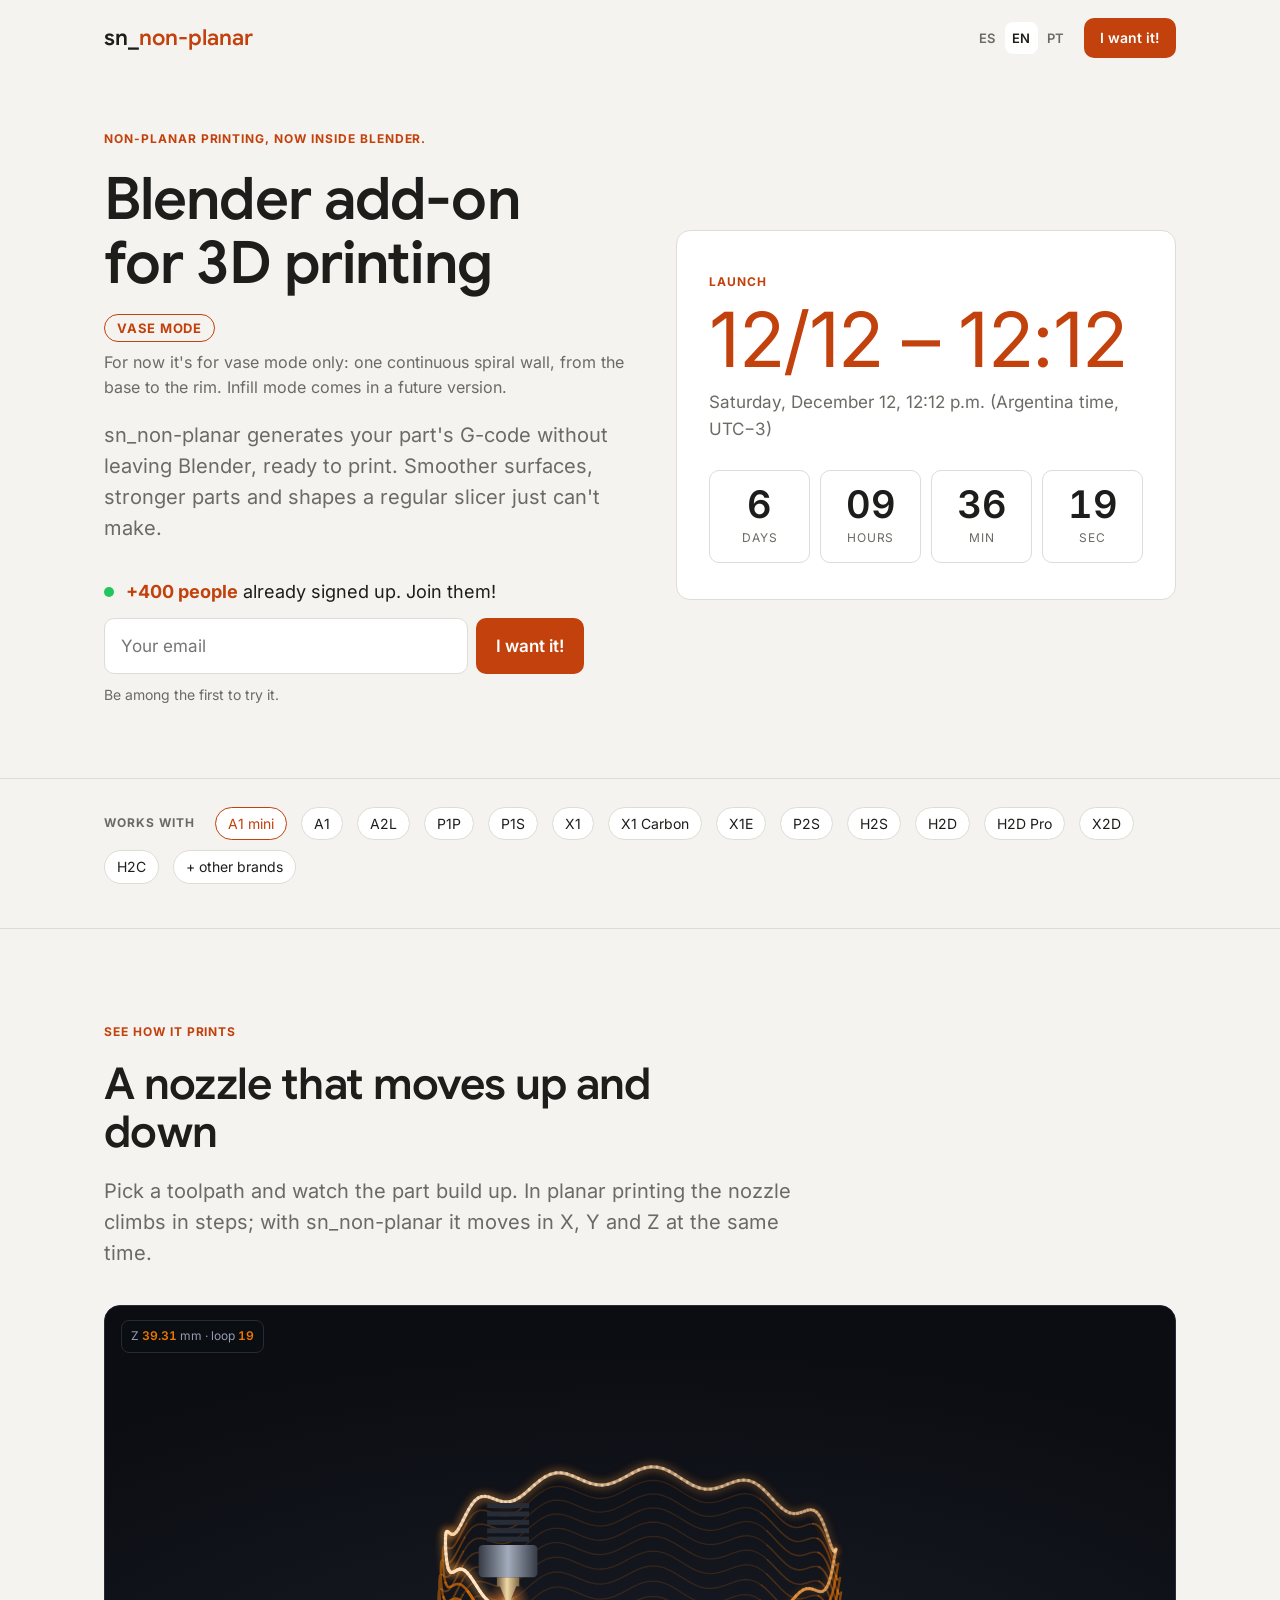
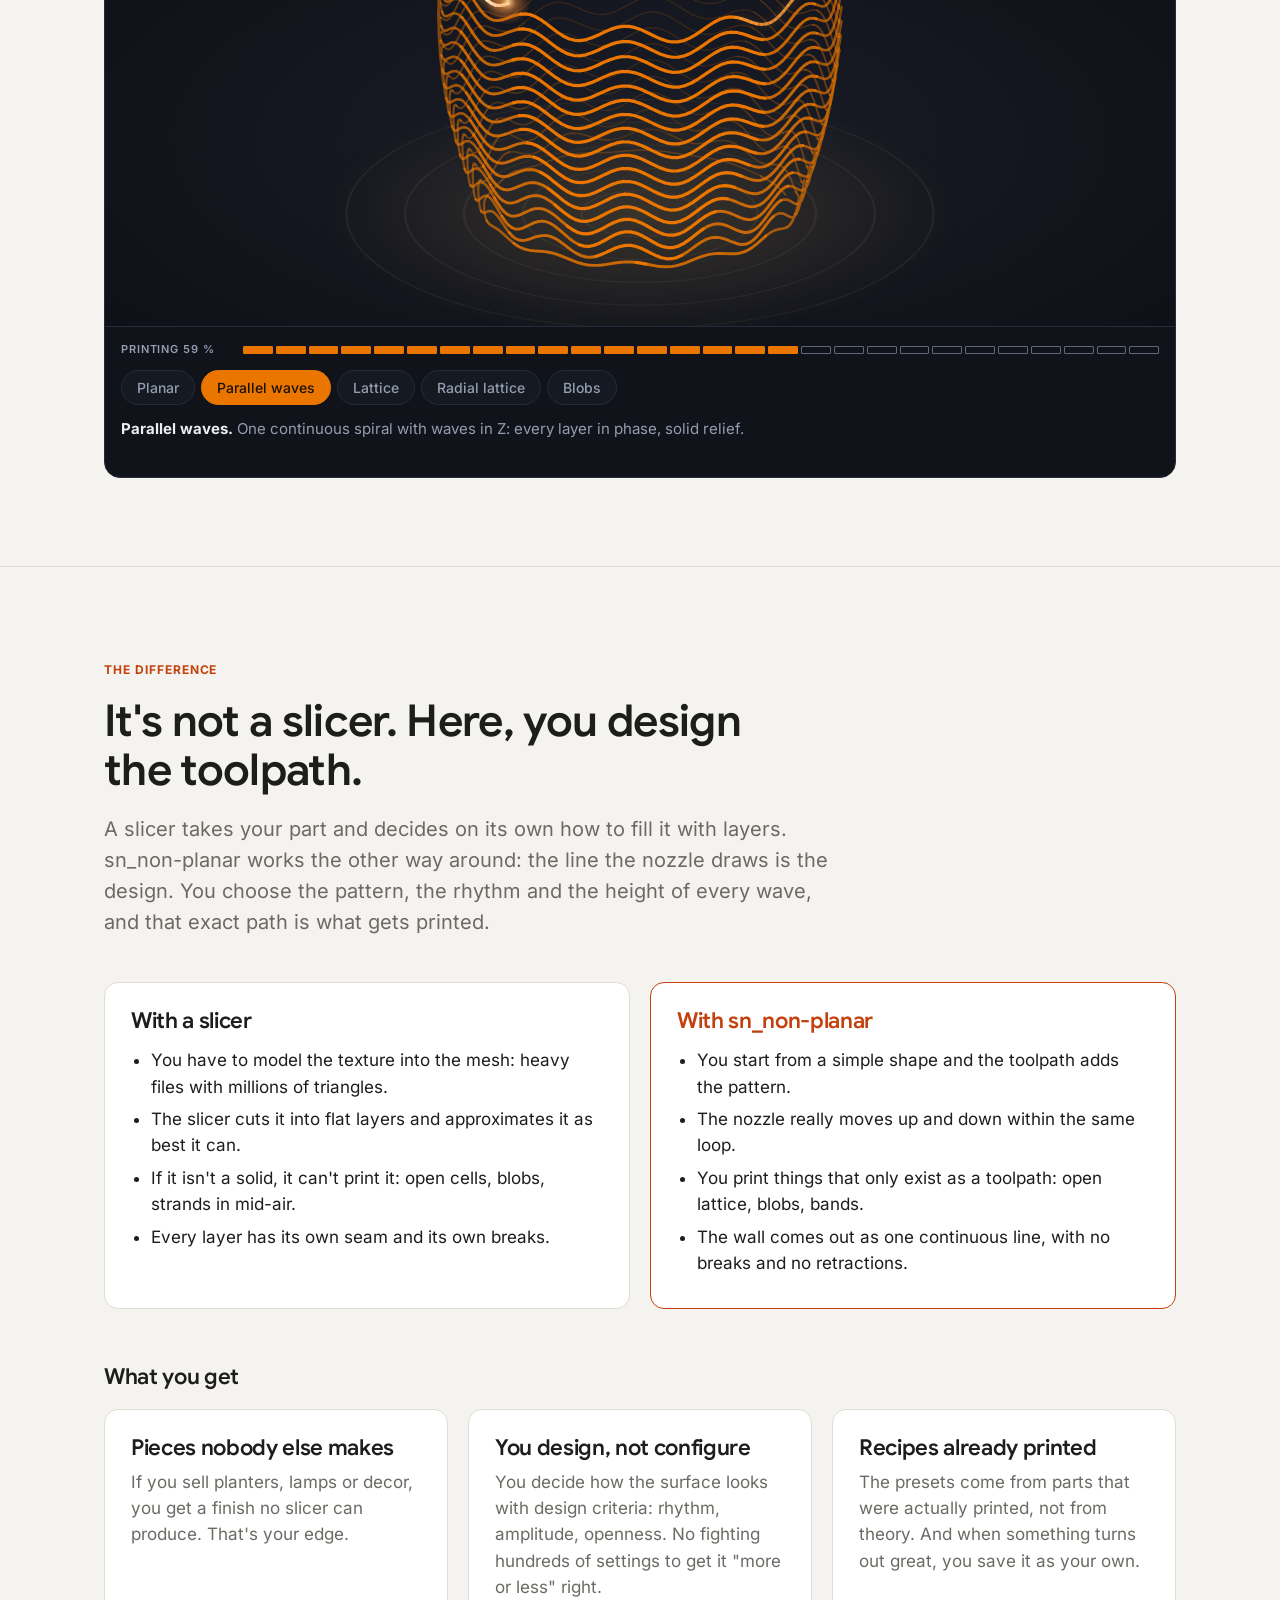
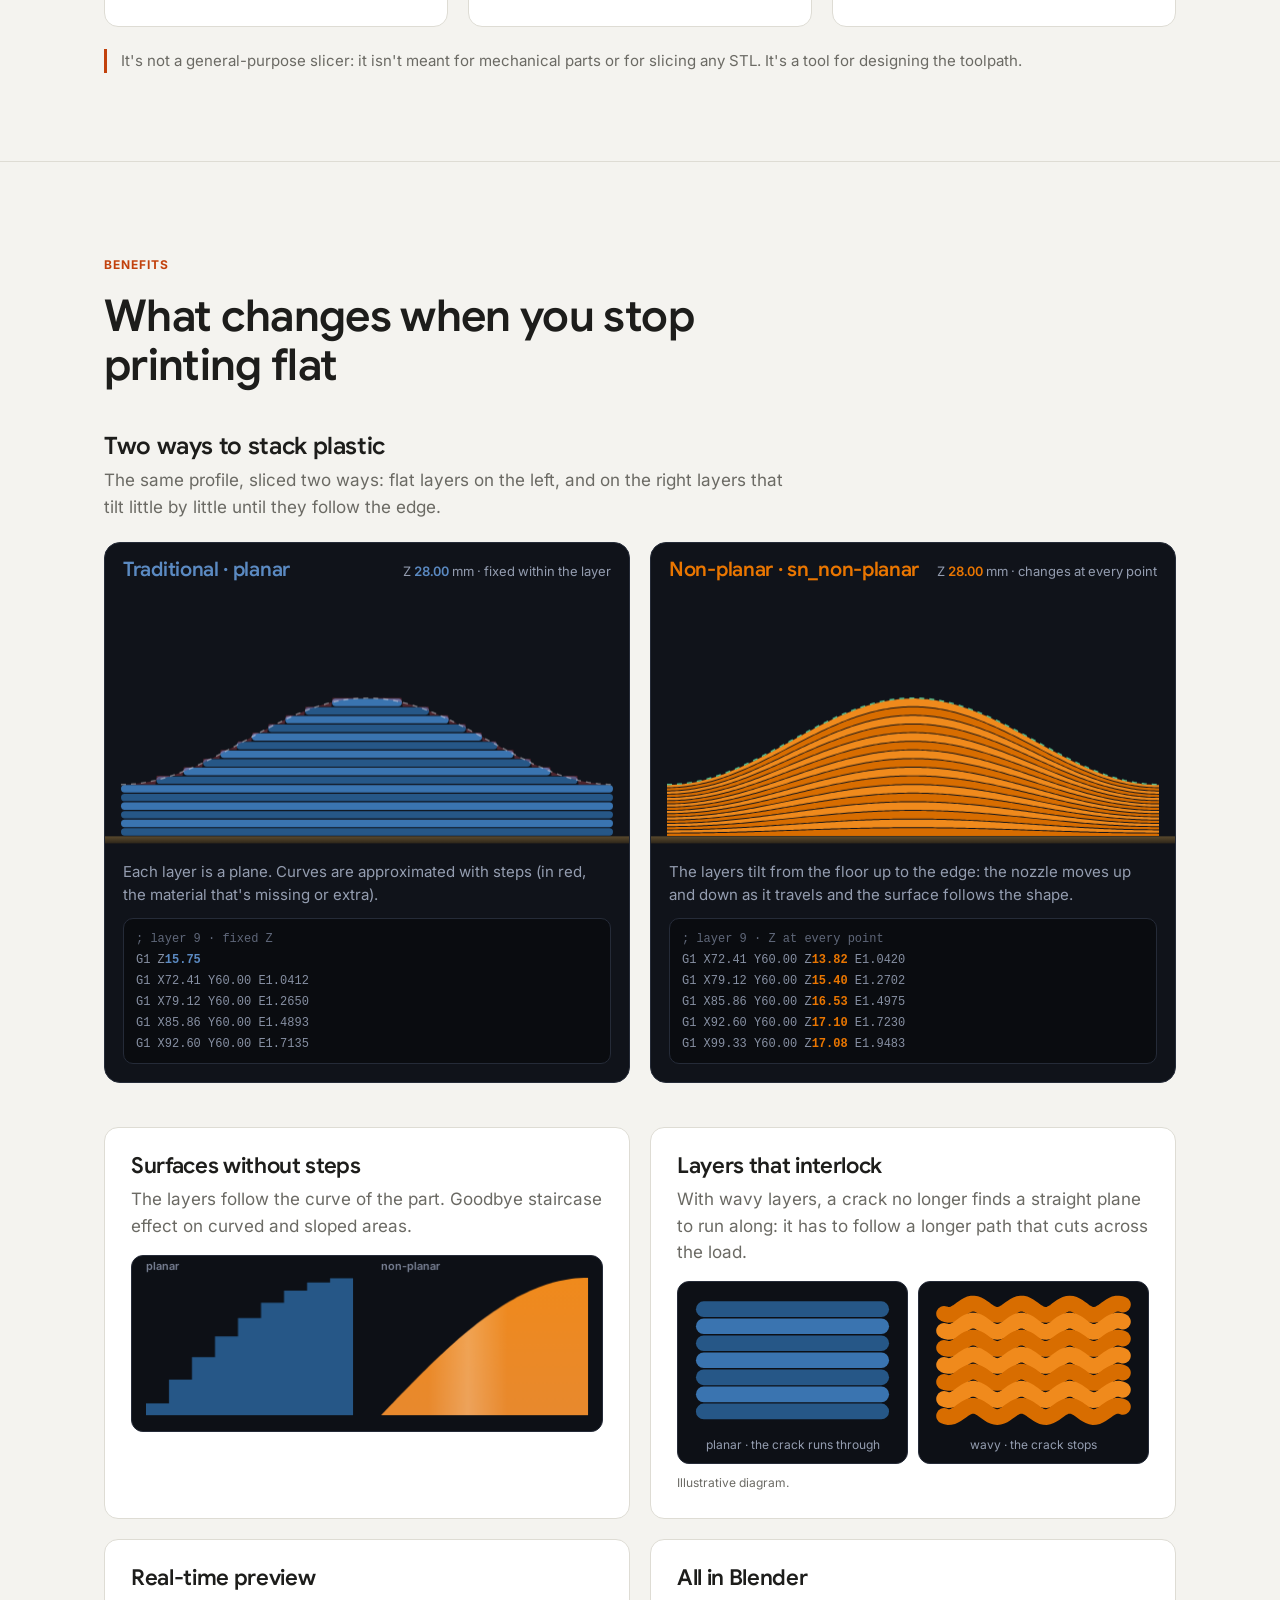
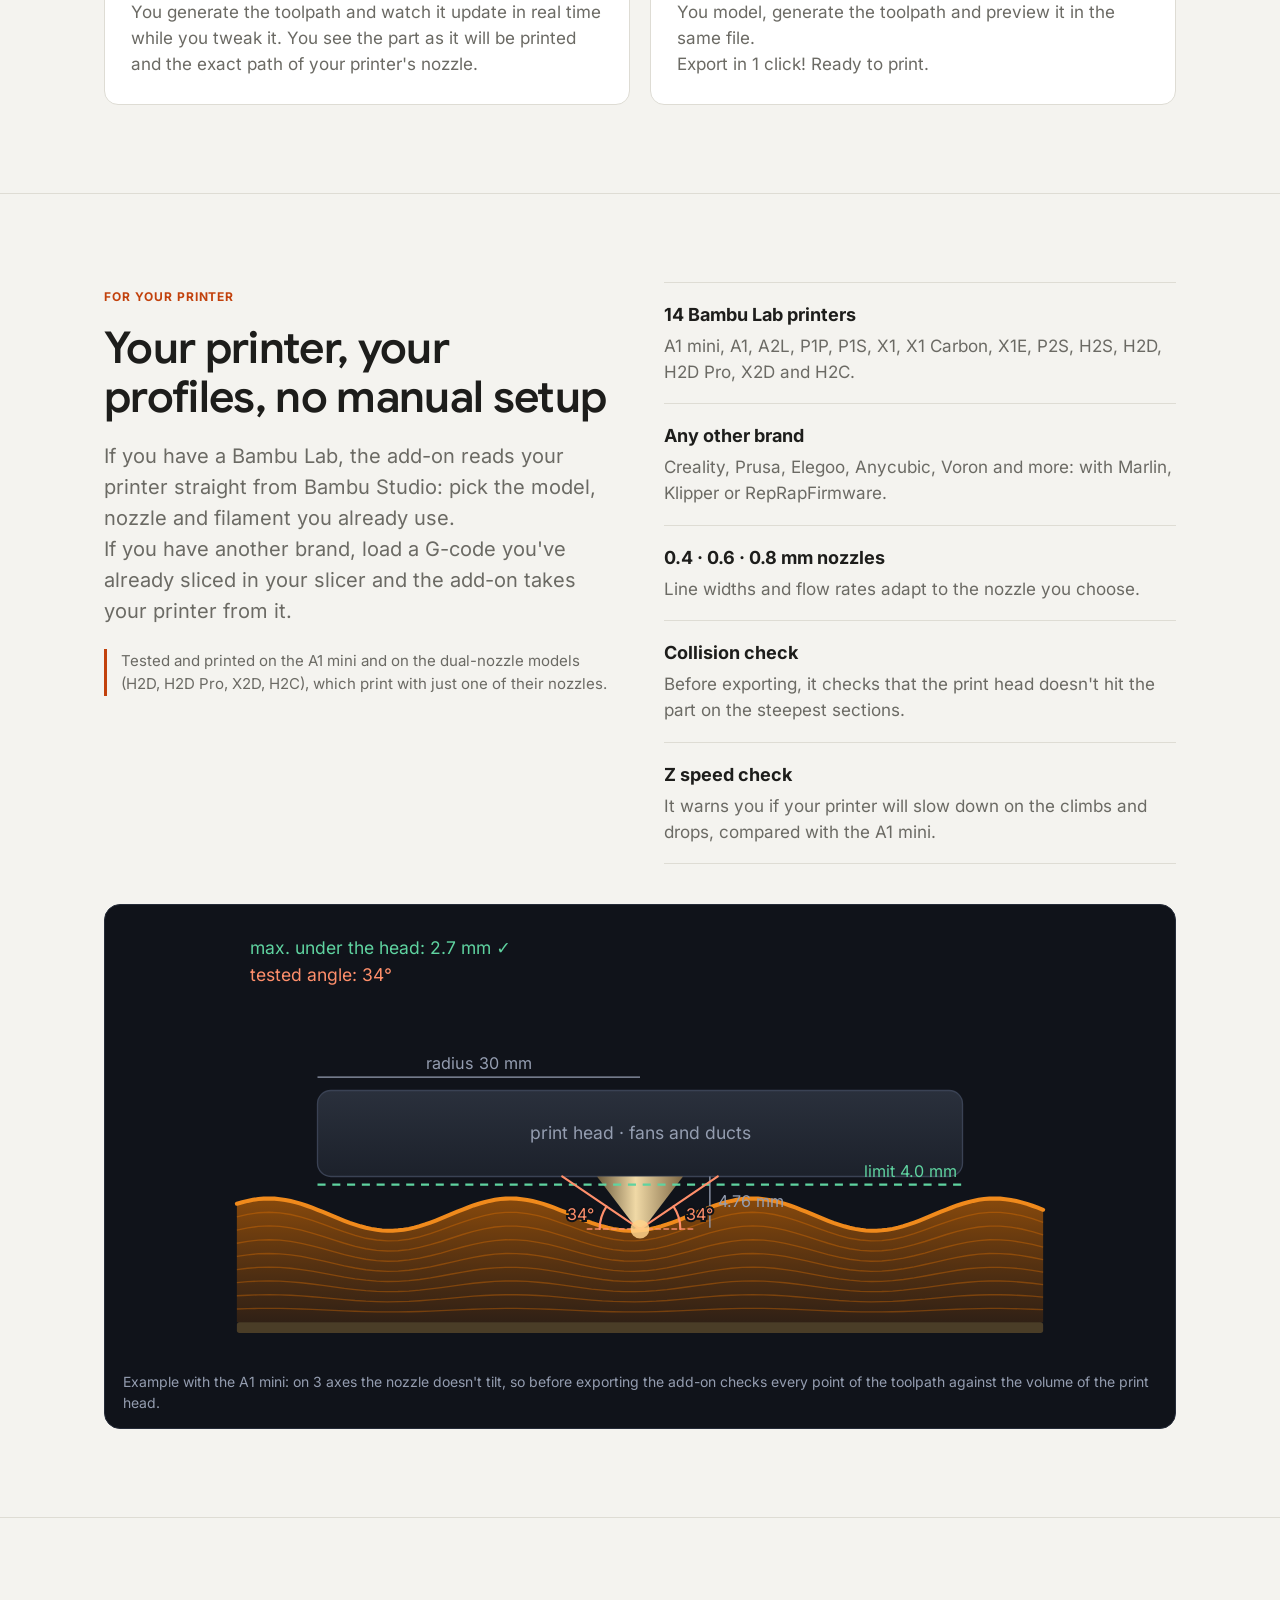
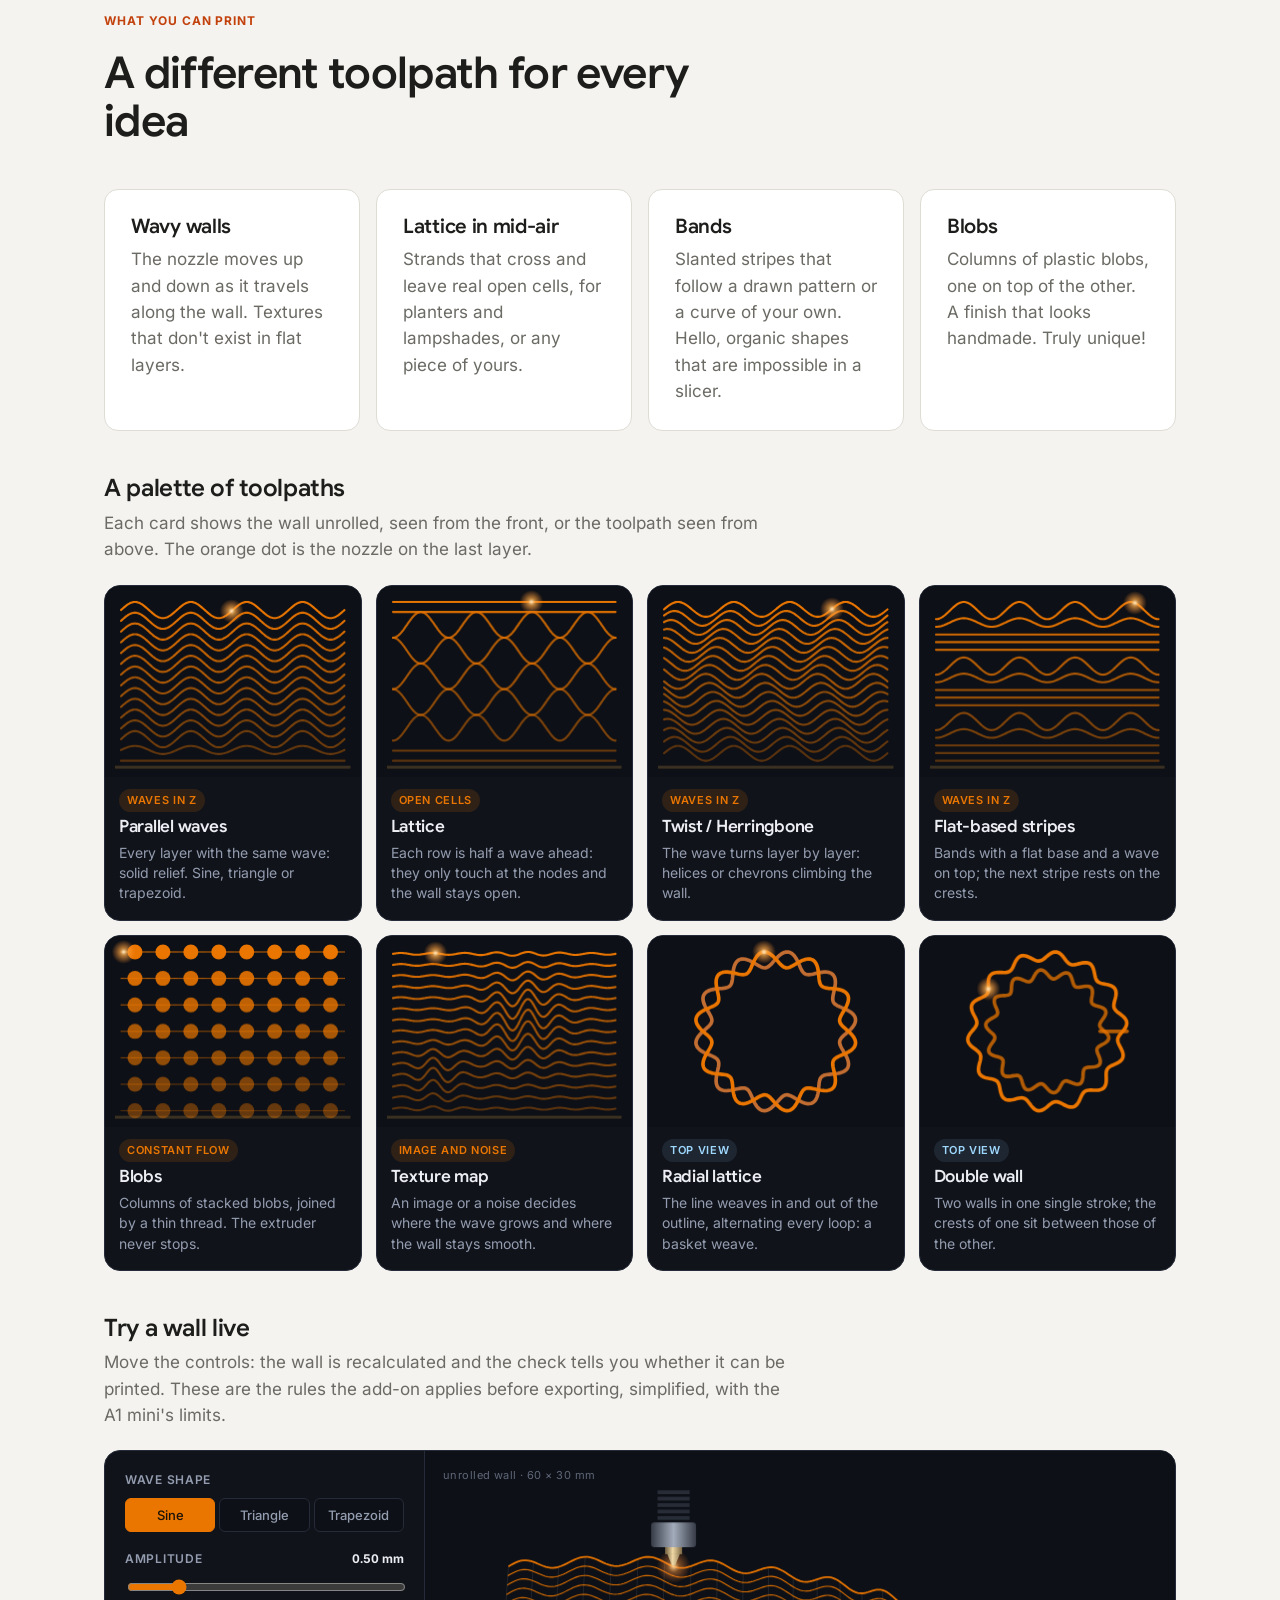
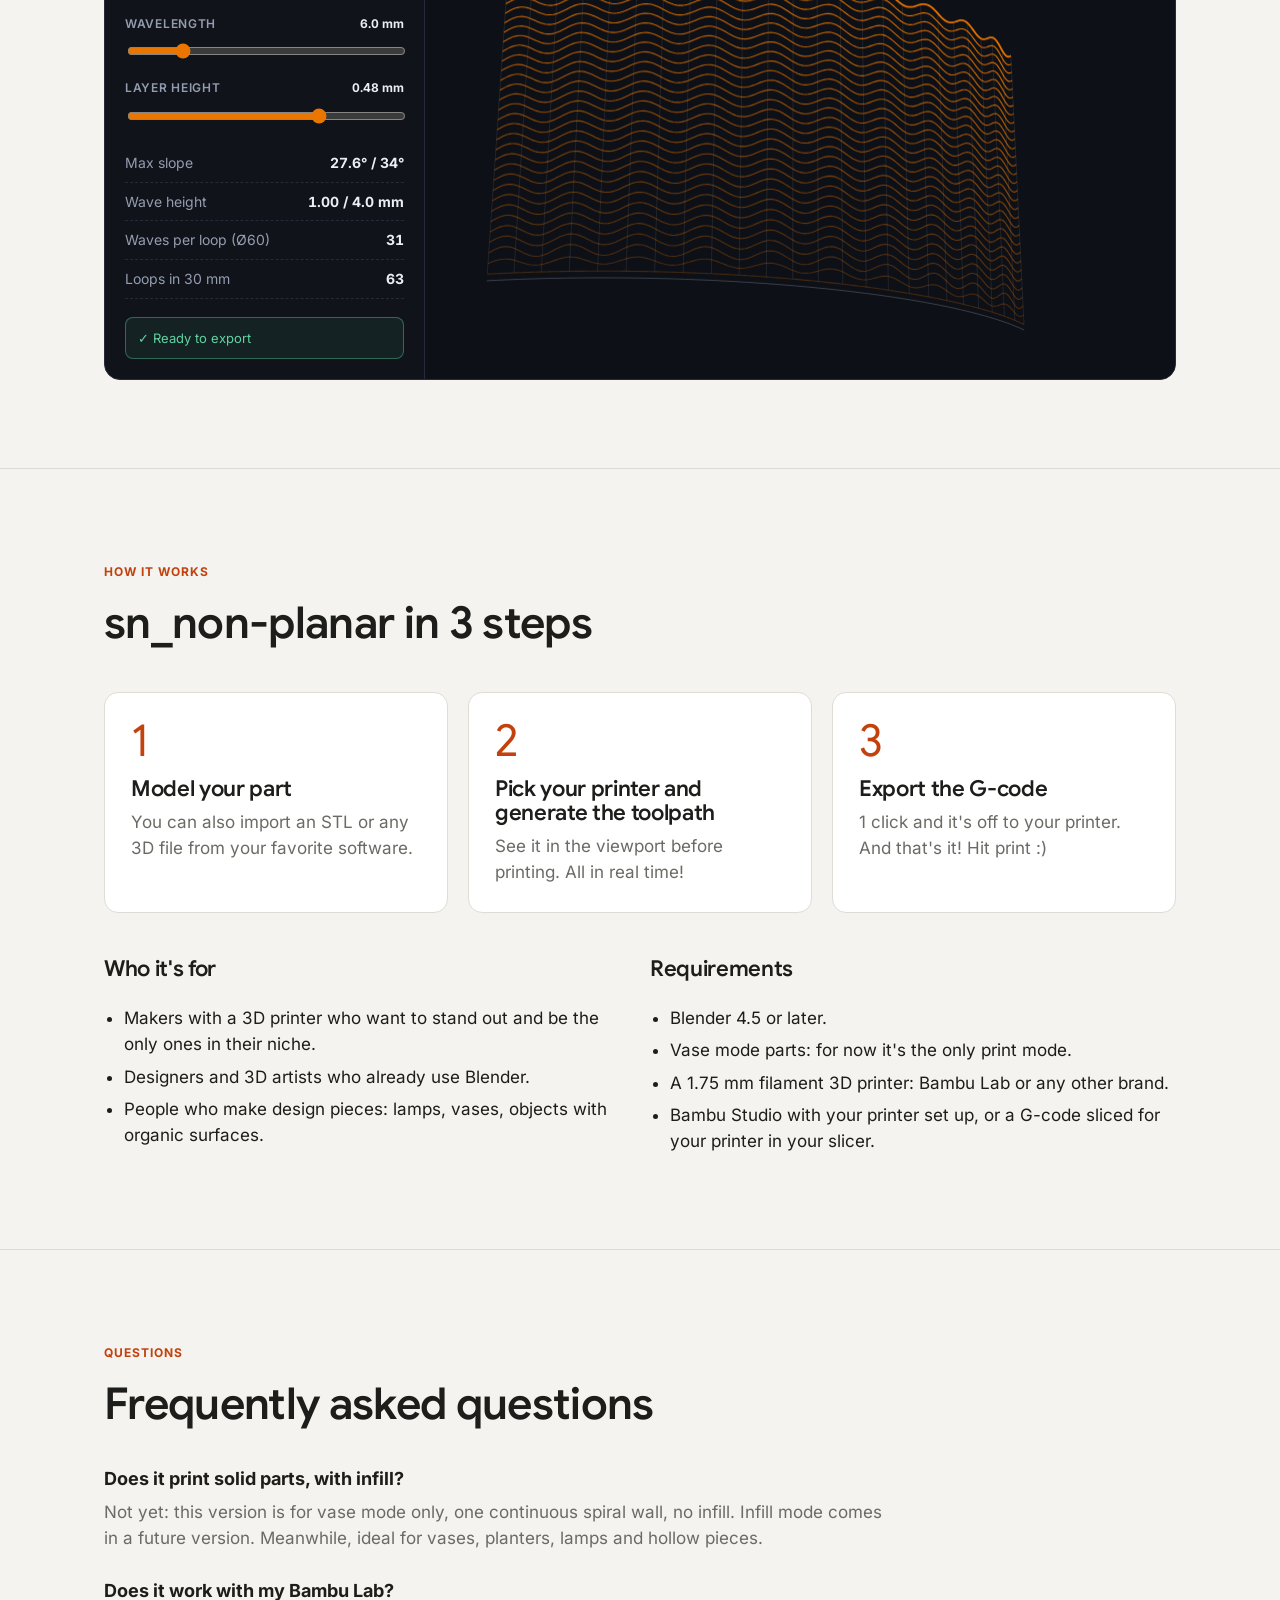
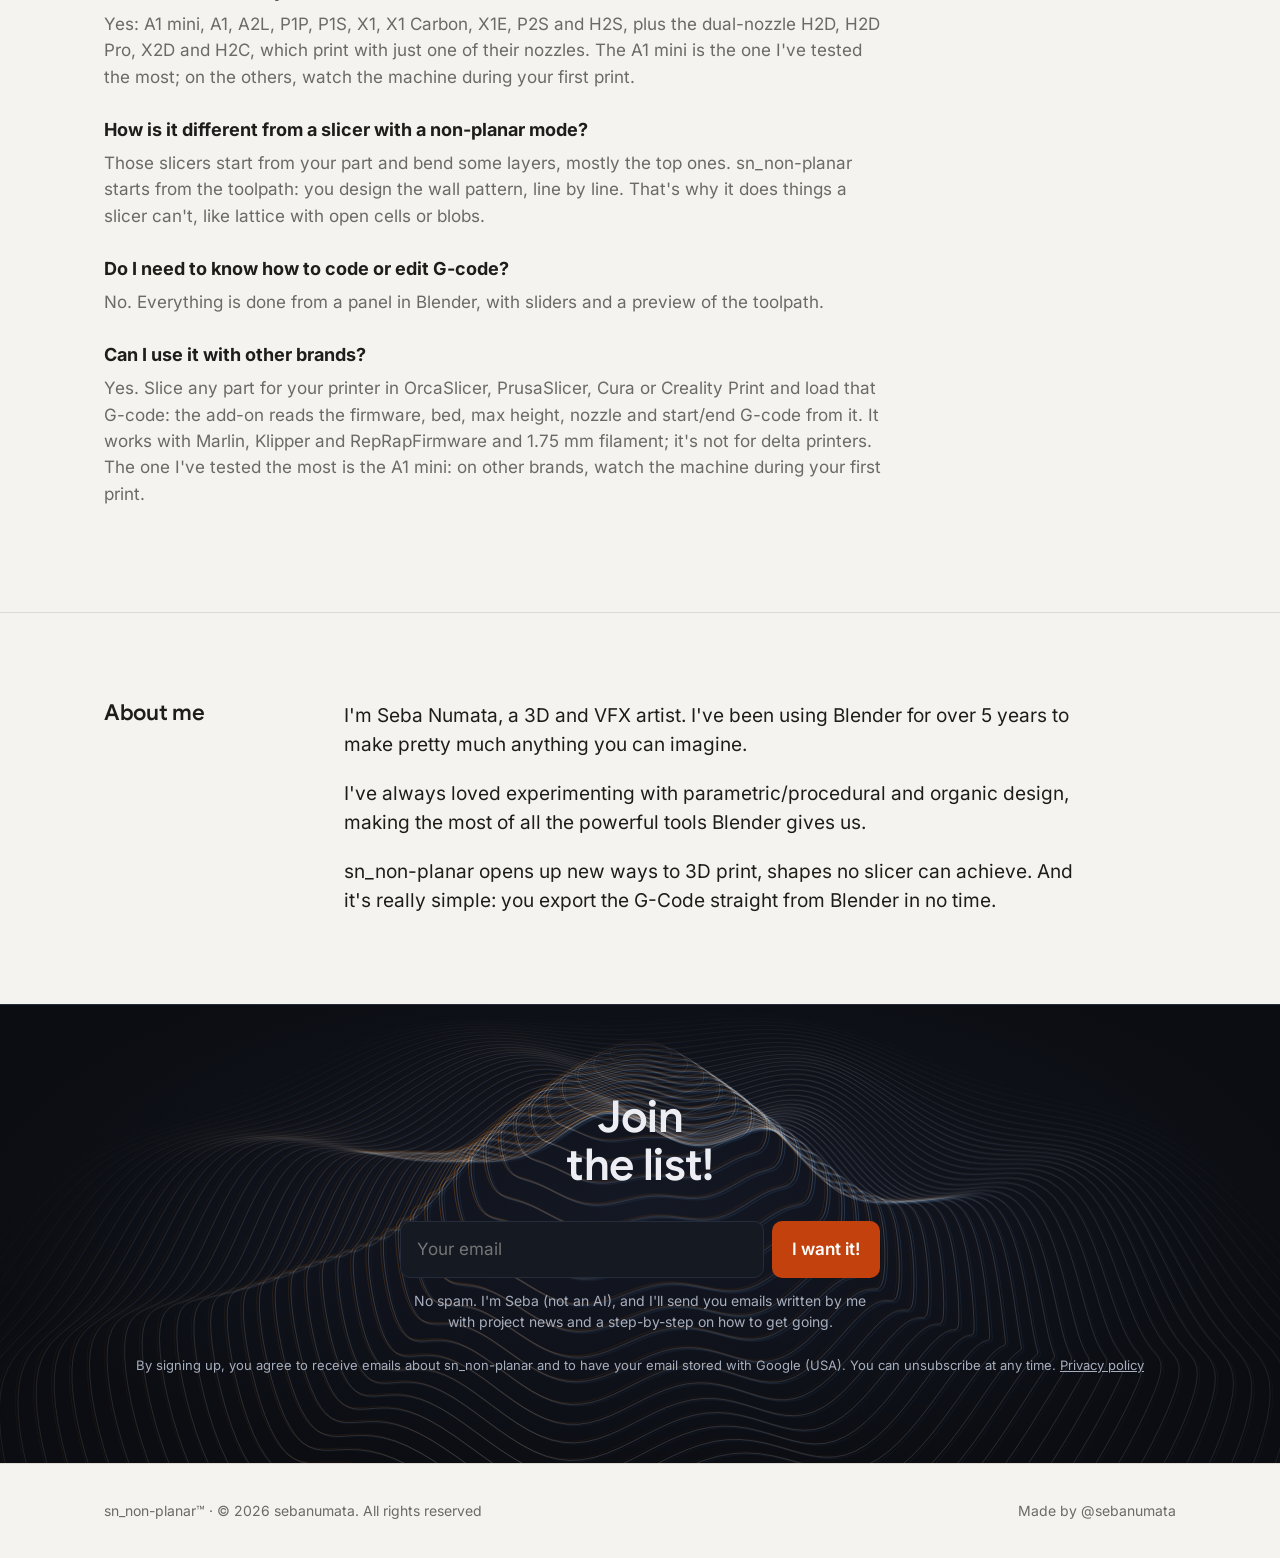
==== en/index.html @ cb38af72 "Landing: counter +400; Blender 4.5, dual-nozzle printed note, Paralelas waves without sawtooth (es/e" ====
<!DOCTYPE html>
<html lang="en"><head>
<meta charset="utf-8">
<meta name="viewport" content="width=device-width, initial-scale=1, viewport-fit=cover">
<meta name="theme-color" content="#f4f3ef" media="(prefers-color-scheme: light)">
<meta name="theme-color" content="#161614" media="(prefers-color-scheme: dark)">
<meta name="sn-form-url" content="https://script.google.com/macros/s/AKfycbwIcq64hIVE4lu2l_gl42z62fqGqeSXpGKVG5U2dH2cWF48hTusnbHNkU0QBwFKvmm-/exec">
<link rel="preload" href="../fonts/google-sans-latin-normal.woff2" as="font" type="font/woff2" crossorigin>
<link rel="preload" href="../fonts/inter-latin-normal.woff2" as="font" type="font/woff2" crossorigin>
<link rel="alternate" hreflang="es" href="https://sebanumata.github.io/sn-nonplanar/">
<link rel="alternate" hreflang="en" href="https://sebanumata.github.io/sn-nonplanar/en/">
<link rel="alternate" hreflang="pt" href="https://sebanumata.github.io/sn-nonplanar/pt/">
<link rel="alternate" hreflang="x-default" href="https://sebanumata.github.io/sn-nonplanar/">
<title>sn_non-planar · Non-planar 3D printing in Blender for your 3D printer</title>
<style>
/* Tipografías incluidas en la web para que se vea igual en todos los dispositivos (SIL OFL 1.1):
   Google Sans = títulos (fonts/OFL.txt) · Inter = textos, recuadro de lanzamiento y cuadro emergente (fonts/OFL-Inter.txt) */
@font-face{font-family:'Google Sans';font-style:italic;font-weight:400 700;font-display:swap;src:url(../fonts/google-sans-latin-ext-italic.woff2) format('woff2');unicode-range:U+0100-02BA, U+02BD-02C5, U+02C7-02CC, U+02CE-02D7, U+02DD-02FF, U+0304, U+0308, U+0329, U+1D00-1DBF, U+1E00-1E9F, U+1EF2-1EFF, U+2020, U+20A0-20AB, U+20AD-20C4, U+2113, U+2C60-2C7F, U+A720-A7FF}
@font-face{font-family:'Google Sans';font-style:italic;font-weight:400 700;font-display:swap;src:url(../fonts/google-sans-latin-italic.woff2) format('woff2');unicode-range:U+0000-00FF, U+0131, U+0152-0153, U+02BB-02BC, U+02C6, U+02DA, U+02DC, U+0304, U+0308, U+0329, U+2000-206F, U+20AC, U+2122, U+2191, U+2193, U+2212, U+2215, U+FEFF, U+FFFD}
@font-face{font-family:'Google Sans';font-style:normal;font-weight:400 700;font-display:swap;src:url(../fonts/google-sans-latin-ext-normal.woff2) format('woff2');unicode-range:U+0100-02BA, U+02BD-02C5, U+02C7-02CC, U+02CE-02D7, U+02DD-02FF, U+0304, U+0308, U+0329, U+1D00-1DBF, U+1E00-1E9F, U+1EF2-1EFF, U+2020, U+20A0-20AB, U+20AD-20C4, U+2113, U+2C60-2C7F, U+A720-A7FF}
@font-face{font-family:'Google Sans';font-style:normal;font-weight:400 700;font-display:swap;src:url(../fonts/google-sans-latin-normal.woff2) format('woff2');unicode-range:U+0000-00FF, U+0131, U+0152-0153, U+02BB-02BC, U+02C6, U+02DA, U+02DC, U+0304, U+0308, U+0329, U+2000-206F, U+20AC, U+2122, U+2191, U+2193, U+2212, U+2215, U+FEFF, U+FFFD}
@font-face{font-family:'Inter';font-style:italic;font-weight:400 700;font-display:swap;src:url(../fonts/inter-latin-ext-italic.woff2) format('woff2');unicode-range:U+0100-02BA, U+02BD-02C5, U+02C7-02CC, U+02CE-02D7, U+02DD-02FF, U+0304, U+0308, U+0329, U+1D00-1DBF, U+1E00-1E9F, U+1EF2-1EFF, U+2020, U+20A0-20AB, U+20AD-20C4, U+2113, U+2C60-2C7F, U+A720-A7FF}
@font-face{font-family:'Inter';font-style:italic;font-weight:400 700;font-display:swap;src:url(../fonts/inter-latin-italic.woff2) format('woff2');unicode-range:U+0000-00FF, U+0131, U+0152-0153, U+02BB-02BC, U+02C6, U+02DA, U+02DC, U+0304, U+0308, U+0329, U+2000-206F, U+20AC, U+2122, U+2191, U+2193, U+2212, U+2215, U+FEFF, U+FFFD}
@font-face{font-family:'Inter';font-style:normal;font-weight:400 700;font-display:swap;src:url(../fonts/inter-latin-ext-normal.woff2) format('woff2');unicode-range:U+0100-02BA, U+02BD-02C5, U+02C7-02CC, U+02CE-02D7, U+02DD-02FF, U+0304, U+0308, U+0329, U+1D00-1DBF, U+1E00-1E9F, U+1EF2-1EFF, U+2020, U+20A0-20AB, U+20AD-20C4, U+2113, U+2C60-2C7F, U+A720-A7FF}
@font-face{font-family:'Inter';font-style:normal;font-weight:400 700;font-display:swap;src:url(../fonts/inter-latin-normal.woff2) format('woff2');unicode-range:U+0000-00FF, U+0131, U+0152-0153, U+02BB-02BC, U+02C6, U+02DA, U+02DC, U+0304, U+0308, U+0329, U+2000-206F, U+20AC, U+2122, U+2191, U+2193, U+2212, U+2215, U+FEFF, U+FFFD}
:root{
  --bg:#f4f3ef; --card:#fff; --ink:#1d1d1b; --mut:#6b6a64; --line:#dedcd4; --acc:#c2410c; --acc-ink:#fff;
  --serif:"Google Sans",system-ui,-apple-system,"Segoe UI",sans-serif;
  --sans:"Inter",system-ui,-apple-system,"Segoe UI",sans-serif;
}
@media (prefers-color-scheme:dark){
  :root{--bg:#161614; --card:#21211e; --ink:#eceae4; --mut:#9b998f; --line:#34332e; --acc:#fb923c; --acc-ink:#161614}
}
*{box-sizing:border-box}
html{scroll-behavior:smooth}
body{margin:0;background:var(--bg);color:var(--ink);font:17px/1.55 var(--sans)}
.wrap{max-width:1120px;margin:0 auto;padding:0 24px}
section{padding:88px 0;border-top:1px solid var(--line)}
h1,h2,h3{font-family:var(--serif);font-weight:600;letter-spacing:-.015em;line-height:1.1;margin:0}
h1{font-size:clamp(40px,6vw,72px)}
.hero-txt{container-type:inline-size}.hero-h1{font-size:min(72px,11.2cqi)}.hero-h1 span{display:block}.hero-h1 .nw{white-space:nowrap}
h2{font-size:clamp(30px,4vw,44px);max-width:22ch}
h3{font-size:22px;margin-bottom:8px}
p{margin:0}
.mut{color:var(--mut)}
.lead{font-size:20px;color:var(--mut);max-width:56ch;margin-top:20px}
.vmode{display:flex;flex-wrap:wrap;align-items:center;gap:8px 12px;margin-top:18px;font-size:16px;color:var(--mut);max-width:56ch}
.vmode-chip{display:inline-block;border:1.5px solid var(--acc);color:var(--acc);border-radius:999px;padding:3px 12px;font-size:13px;font-weight:700;letter-spacing:.06em;text-transform:uppercase;white-space:nowrap}
.tag{display:inline-block;font-size:12px;font-weight:700;letter-spacing:.08em;text-transform:uppercase;color:var(--acc);margin-bottom:18px}

/* header */
header{padding:18px 0}
header .wrap{display:flex;justify-content:space-between;align-items:center}
.logo{font-family:var(--serif);font-size:22px;font-weight:600}
.logo b{color:var(--acc);font-weight:600}
header a.btn{padding:9px 16px;font-size:14px}

/* hero */
.hero{border-top:0;padding:48px 0 72px}
.hero-grid{display:grid;grid-template-columns:1.05fr 1fr;gap:48px;align-items:center}
.launch{background:var(--card);border:1px solid var(--line);border-radius:14px;padding:36px 32px}
.launch .tag{margin-bottom:10px}
.launch-date{font-family:var(--serif);font-size:clamp(44px,6vw,76px);line-height:1;color:var(--acc);letter-spacing:-.02em}
.launch-sub{color:var(--mut);margin-top:12px}
.count{display:grid;grid-template-columns:repeat(4,1fr);gap:10px;margin-top:28px}
.count div{border:1px solid var(--line);border-radius:10px;padding:14px 6px;text-align:center}
.count b{display:block;font-family:var(--serif);font-size:38px;font-weight:600;line-height:1;font-variant-numeric:tabular-nums}
.count small{display:block;font-size:12px;color:var(--mut);margin-top:6px;text-transform:uppercase;letter-spacing:.06em}
.launch,.launch .launch-date,.launch .count b,.launch .launch-done,dialog.aviso,dialog.aviso h3{font-family:var(--sans)}
.launch-done{font-family:var(--serif);font-size:32px;margin-top:24px}
form.join{display:flex;gap:8px;margin-top:32px;max-width:480px}
form.join input{flex:1;font:inherit;padding:14px 16px;border-radius:10px;border:1px solid var(--line);background:var(--card);color:var(--ink)}
.btn{display:inline-block;font:inherit;font-weight:600;padding:14px 20px;border-radius:10px;border:0;background:var(--acc);color:var(--acc-ink);text-decoration:none;cursor:pointer;white-space:nowrap}
.under{font-size:14px;color:var(--mut);margin-top:10px}
/* "+300 personas ya se anotaron", arriba del formulario de arriba */
.social{display:flex;align-items:center;gap:12px;margin-top:36px;font-size:18px;line-height:1.35;color:var(--ink)}
.social b{color:var(--acc);font-weight:700}
.social-dot{flex:none;width:10px;height:10px;border-radius:50%;background:#22c55e;animation:snPulso 2s ease-out infinite}
@keyframes snPulso{0%{box-shadow:0 0 0 0 rgba(34,197,94,.55)}70%{box-shadow:0 0 0 10px rgba(34,197,94,0)}100%{box-shadow:0 0 0 0 rgba(34,197,94,0)}}
.social + form.join{margin-top:14px}
.hp{position:absolute!important;left:-9999px;width:1px;height:1px;opacity:0}
form.join[hidden]{display:none}
.join-msg{margin-top:14px;font-weight:600}
.hero-txt .join-msg{order:5}   /* en celular el hero se reordena: el mensaje va donde estaba el formulario */
.join-msg.err{color:var(--acc)}
.join-msg a{color:var(--acc);font-weight:700}
/* cuadro "Revisá tu mail" después de anotarse */
dialog.aviso{border:1px solid var(--line);border-radius:18px;background:var(--card);color:var(--ink);padding:34px 30px 28px;
  width:min(440px,calc(100vw - 32px));text-align:center;box-shadow:0 24px 70px rgba(0,0,0,.35)}
dialog.aviso::backdrop{background:rgba(10,10,9,.6);-webkit-backdrop-filter:blur(3px);backdrop-filter:blur(3px)}
dialog.aviso[open]{animation:aviso-in .22s ease-out}
@keyframes aviso-in{from{opacity:0;transform:translateY(12px) scale(.97)}to{opacity:1;transform:none}}
.aviso-ico{width:64px;height:64px;margin:0 auto 18px;border-radius:50%;display:grid;place-items:center;
  background:color-mix(in srgb,var(--acc) 14%,transparent);color:var(--acc)}
.aviso h3{font-size:28px;margin:0 0 10px}
.aviso p{color:var(--mut);margin:0 0 6px}
.aviso p b{color:var(--ink);overflow-wrap:anywhere}
.aviso .aviso-spam{font-size:14px;margin-top:12px}
.aviso .btn{display:block;width:100%;margin-top:22px;min-height:50px}
.aviso .aviso-cerrar{display:block;width:100%;margin-top:8px;background:none;border:0;color:var(--mut);font:inherit;font-size:15px;
  padding:10px;cursor:pointer;text-decoration:underline}

/* printers strip */
.strip{padding:28px 0;border-top:1px solid var(--line)}
.strip .wrap{display:flex;flex-wrap:wrap;gap:10px 14px;align-items:center}
.strip small{font-size:12px;font-weight:700;letter-spacing:.08em;text-transform:uppercase;color:var(--mut);margin-right:6px}
.chip{display:inline-block;font-size:14px;padding:5px 12px;border-radius:99px;border:1px solid var(--line);background:var(--card)}
.chip.ok{border-color:var(--acc);color:var(--acc)}
/* impresoras clickeables: al tocar una se pinta y aparece "¡Sí!" debajo */
.strip .chip{position:relative;cursor:pointer;user-select:none;transition:border-color .15s,color .15s,background .15s}
.strip .chip:hover{border-color:color-mix(in srgb,var(--acc) 60%,var(--line))}
.strip .chip:focus-visible{outline:2px solid var(--acc);outline-offset:2px}
.strip .chip.si{border-color:var(--acc);color:var(--acc);background:color-mix(in srgb,var(--acc) 10%,var(--card))}
.strip .chip.si::after{content:"¡Sí!";position:absolute;left:50%;top:calc(100% + 7px);transform:translateX(-50%);
  font-size:14px;color:var(--mut);white-space:nowrap;pointer-events:none;animation:si-in .2s ease-out}
html[lang="en"] .strip .chip.si::after{content:"Yes!"}
html[lang="pt"] .strip .chip.si::after{content:"Sim!"}
@keyframes si-in{from{opacity:0;transform:translate(-50%,-4px)}to{opacity:1;transform:translate(-50%,0)}}
.strip{padding-bottom:44px}

/* grids */
.grid3{display:grid;grid-template-columns:repeat(3,1fr);gap:20px;margin-top:44px}
.grid2{display:grid;grid-template-columns:repeat(2,1fr);gap:20px;margin-top:44px}
.card{background:var(--card);border:1px solid var(--line);border-radius:14px;padding:26px}
.card p{color:var(--mut)}
.num{font-family:var(--serif);font-size:44px;color:var(--acc);line-height:1;margin-bottom:14px}
.card.us{border-color:var(--acc)}
.card.us h3{color:var(--acc)}
.card ul.who{margin-top:14px}
.gain{margin-top:56px}

/* modes */
.modes{display:grid;grid-template-columns:repeat(auto-fit,minmax(190px,1fr));gap:16px;margin-top:44px}
.modes .card h3{font-size:20px}

/* bambu */
.bambu{display:grid;grid-template-columns:1fr 1fr;gap:48px;align-items:start}
.facts{list-style:none;margin:0;padding:0}
.facts li{padding:18px 0;border-bottom:1px solid var(--line)}
.facts li:first-child{border-top:1px solid var(--line)}
.facts strong{display:block;font-size:18px;margin-bottom:4px}
.facts span{color:var(--mut)}
.note{margin-top:22px;font-size:15px;color:var(--mut);border-left:3px solid var(--acc);padding-left:14px}

/* lists */
ul.who{margin:24px 0 0;padding-left:20px}
ul.who li{margin:6px 0}
.req{margin-top:28px;font-size:15px;color:var(--mut)}

/* faq */
.faq{margin-top:36px;max-width:780px}
.faq dt{font-weight:700;font-size:18px;margin-top:26px}
.faq dd{margin:6px 0 0;color:var(--mut)}

/* about + cta */
.about{display:grid;grid-template-columns:200px 1fr;gap:40px;align-items:start}
.about p{font-size:19px;max-width:62ch}
.about-txt p+p{margin-top:1em}
.cta{text-align:center}
.cta h2{margin:0 auto;max-width:20ch}
.cta form.join{margin:32px auto 0}
.cta .under{max-width:52ch;margin:12px auto 0}
.legal{font-size:13px;color:var(--mut);margin-top:22px}
.legal a{color:inherit;text-decoration:underline}
footer{padding:36px 0;border-top:1px solid var(--line);font-size:14px;color:var(--mut)}
footer .wrap{display:flex;flex-wrap:wrap;justify-content:space-between;gap:8px 24px}

/* barra fija de celular (oculta en compu) */
.mbar{display:none}
body{overflow-x:clip}

@media (max-width:860px){
  .hero-grid,.bambu,.about,.grid3,.grid2{grid-template-columns:1fr}
  section{padding:64px 0}
  .bambu{gap:32px}
  .about{gap:12px}
}

/* ===== celular ===== */
@media (max-width:600px){
  body{font-size:16px;line-height:1.5}
  .wrap{padding:0 max(18px,env(safe-area-inset-left)) 0 max(18px,env(safe-area-inset-right))}
  section{padding:52px 0}
  h1{font-size:clamp(34px,10.5vw,46px);line-height:1.05}
  .hero-h1{font-size:min(46px,calc((100vw - 40px) / 8.7))}
  h2{font-size:clamp(27px,8vw,34px)}
  h3{font-size:20px}
  .lead{font-size:17px;margin-top:14px}
  .tag{font-size:11px;margin-bottom:12px}

  /* header fijo arriba, compacto */
  header{position:sticky;top:0;z-index:50;padding:10px 0;background:color-mix(in srgb,var(--bg) 88%,transparent);
    -webkit-backdrop-filter:blur(10px);backdrop-filter:blur(10px);border-bottom:1px solid var(--line)}
  .logo{font-size:19px}
  header a.btn{padding:8px 14px;font-size:14px}

  /* hero: título + Vase Mode → lanzamiento → formulario → textos explicativos */
  .hero{padding:26px 0 44px}
  .hero-grid{display:flex;flex-direction:column;gap:0;align-items:stretch}
  .hero-txt .tag{align-self:flex-start}
  .hero-txt{display:contents}
  .hero-txt .tag{order:1}
  .hero-txt h1{order:2}
  .hero-txt .vmode{display:contents}
  .hero-txt .vmode-chip{order:2;align-self:flex-start;margin-top:14px}
  .launch{order:3;margin-top:24px;padding:20px 18px}
  .hero-txt .social{order:4;margin-top:26px;justify-content:center;font-size:16px;text-align:left}
  .hero-txt form.join{order:4}
  .hero-txt .join-msg{order:4}
  .hero-txt .social + form.join{margin-top:12px}
  .hero-txt .under{order:5}
  .hero-txt .vmode-txt{order:6;margin-top:28px;font-size:15px;color:var(--mut)}
  .hero-txt .lead{order:7}
  .launch .tag{margin-bottom:6px}
  .launch-date{font-size:clamp(40px,13vw,54px)}
  .launch-sub{font-size:14px;margin-top:8px}
  .count{gap:8px;margin-top:16px}
  .count div{padding:10px 2px}
  .count b{font-size:28px}
  .count small{font-size:10px}

  /* formularios a todo el ancho, fáciles de tocar */
  form.join{flex-direction:column;margin-top:20px;max-width:none}
  form.join input{font-size:16px;padding:15px 16px;min-height:52px}
  form.join .btn{width:100%;min-height:52px;font-size:17px}
  .under{font-size:13px;text-align:center}

  /* impresoras: una sola fila que se desliza */
  .strip{padding:16px 0 4px}
  .strip .wrap{flex-wrap:nowrap;overflow-x:auto;scrollbar-width:none;-webkit-overflow-scrolling:touch;
    -webkit-mask-image:linear-gradient(90deg,#000 85%,transparent);mask-image:linear-gradient(90deg,#000 85%,transparent)}
  .strip .wrap::-webkit-scrollbar{display:none}
  .strip small,.chip{flex:none}
  .chip{font-size:13px}
  .strip .wrap{padding-bottom:30px}
  .strip .chip.si::after{font-size:13px}

  /* tarjetas */
  .grid3,.grid2{gap:12px;margin-top:26px}
  .card{padding:20px}
  .num{font-size:34px;margin-bottom:8px}
  .grid3 .card:has(.num){display:grid;grid-template-columns:auto 1fr;column-gap:14px;align-items:start}
  .grid3 .card .num{grid-row:span 2;margin:0}

  /* modos: carrusel que se desliza con el dedo */
  .modes{display:flex;gap:12px;overflow-x:auto;scroll-snap-type:x mandatory;scrollbar-width:none;margin:26px -18px 0;padding:0 18px 6px;scroll-padding:0 18px}
  .modes::-webkit-scrollbar{display:none}
  .modes .card{flex:0 0 78%;scroll-snap-align:start}

  .facts li{padding:14px 0}
  .facts strong{font-size:17px}
  .note{font-size:14px}
  ul.who{margin-top:12px}
  .faq{margin-top:20px}
  .faq dt{font-size:17px;margin-top:20px}
  .about p{font-size:17px}
  .cta h2{font-size:clamp(28px,8.5vw,36px)}
  .cta form.join{margin-top:22px}
  .legal{font-size:12px}
  footer{padding:28px 0 calc(96px + env(safe-area-inset-bottom))}

  /* barra fija abajo */
  .mbar{display:flex;position:fixed;left:0;right:0;bottom:0;z-index:60;gap:12px;align-items:center;justify-content:space-between;
    padding:10px max(16px,env(safe-area-inset-right)) calc(10px + env(safe-area-inset-bottom)) max(16px,env(safe-area-inset-left));
    background:color-mix(in srgb,var(--bg) 92%,transparent);-webkit-backdrop-filter:blur(10px);backdrop-filter:blur(10px);
    border-top:1px solid var(--line);transform:translateY(110%);transition:transform .25s ease}
  .mbar.show{transform:none}
  .mbar-txt{font-size:13px;font-weight:600;line-height:1.25}
  .mbar .btn{padding:12px 18px;font-size:15px}
}

/* ===== gráficos animados (vienen de la presentación de octubre). Siempre sobre paneles oscuros, en los dos temas ===== */
.viz{background:#10131a;border:1px solid #252b38;border-radius:16px;overflow:hidden;color:#eceef3;position:relative}
.viz h3{color:#eceef3}
#hero3d{display:block;width:100%;aspect-ratio:16/10;max-height:min(620px,72vh);background:radial-gradient(120% 90% at 50% 70%,#1a1d27 0%,#0b0d12 70%)}
.vstage{margin-top:36px}
.vread{position:absolute;top:14px;left:16px;font-size:12px;color:#949db0;background:rgba(11,13,18,.72);border:1px solid #252b38;border-radius:8px;padding:6px 9px;font-variant-numeric:tabular-nums}
.vread:empty{display:none}
.vread b{color:#ea7600;font-weight:600}
.vui{padding:14px 16px 16px;display:flex;flex-direction:column;gap:12px;border-top:1px solid #252b38}
.vprog{display:flex;gap:10px;align-items:center}
.vprog-l{font-size:11px;font-weight:600;letter-spacing:.08em;color:#949db0;min-width:16ch;font-variant-numeric:tabular-nums}
.vcells{display:flex;gap:3px;flex:1;min-width:0}
.vcells i{flex:1;height:8px;border:1px solid #5f6779;border-radius:1px}
.vcells i.on{background:#ea7600;border-color:#ea7600}
.vmodes{display:flex;flex-wrap:wrap;gap:6px}
.vmodes button{font:500 14px var(--sans);color:#949db0;background:#151922;border:1px solid #252b38;border-radius:99px;padding:8px 15px;cursor:pointer;transition:.2s}
.vmodes button:hover{color:#eceef3;border-color:#5f6779}
.vmodes button[aria-pressed="true"]{color:#1a1206;background:#ea7600;border-color:#ea7600}
.vmodes button.planar[aria-pressed="true"]{background:#5b8ac2;border-color:#5b8ac2;color:#0b0f17}
.vcap{font-size:15px;color:#949db0;min-height:2.9em}
.vcap b{color:#eceef3}

.vsub{margin-top:44px;font-size:24px}
.vsubp{color:var(--mut);margin-top:8px;max-width:62ch}
.vduo{display:grid;grid-template-columns:1fr 1fr;gap:20px;margin-top:22px}
.vpanel{display:flex;flex-direction:column}
.vpanel-head{display:flex;justify-content:space-between;align-items:baseline;gap:10px;padding:16px 18px 0;flex-wrap:wrap}
.vpanel-head h3{font-size:20px;margin:0}
.vpl h3{color:#5b8ac2!important}
.vnp h3{color:#ea7600!important}
.vz{font-size:13px;color:#949db0;font-variant-numeric:tabular-nums}
.vz b{font-weight:600}
.vpl .vz b{color:#5b8ac2}
.vnp .vz b{color:#ea7600}
.vcmp{display:block;width:100%;aspect-ratio:16/8.5}
.vfoot{padding:0 18px 18px;display:flex;flex-direction:column;gap:12px}
.vfoot p{color:#949db0;font-size:15px}
.vgcode{font:12px/1.75 ui-monospace,Consolas,monospace;background:#0a0c10;border:1px solid #252b38;border-radius:10px;padding:10px 12px;height:calc(1.75em * 6 + 20px);overflow:hidden;color:#8790a3;white-space:pre}
.vgcode .z{color:#5b8ac2;font-weight:600}
.vnp .vgcode .z{color:#ea7600}
.vgcode .lbl{color:#5f6779}
.vgcode div{animation:vgin .25s ease-out}
@keyframes vgin{from{opacity:0;transform:translateY(6px)}to{opacity:1;transform:none}}

.vsurf{display:block;width:100%;aspect-ratio:16/6;background:#0d1016;border:1px solid #252b38;border-radius:12px;margin-top:16px}
.vcrack{display:grid;grid-template-columns:1fr 1fr;gap:10px;margin-top:16px}
.vcrack figure{margin:0;background:#0d1016;border:1px solid #252b38;border-radius:12px;padding:8px}
.vcrack figcaption{font-size:12px;color:#949db0;text-align:center;margin-top:4px}
.vcrack svg{width:100%;height:auto;display:block}
.crack{fill:none;stroke:#ff5d6c;stroke-width:3;stroke-linejoin:round;stroke-linecap:round}
.crack.full{stroke-dasharray:420;stroke-dashoffset:420;animation:crackrun 4s ease-in infinite}
.crack.short{stroke-dasharray:90;stroke-dashoffset:90;animation:crackstop 4s ease-out infinite}
@keyframes crackrun{0%{stroke-dashoffset:420}55%,100%{stroke-dashoffset:0}}
@keyframes crackstop{0%{stroke-dashoffset:90}35%,100%{stroke-dashoffset:0}}
.stopmark{opacity:0;animation:stopm 4s infinite}
@keyframes stopm{0%,33%{opacity:0}40%,100%{opacity:1}}
.vsmall{font-size:12px;color:var(--mut);margin-top:10px}

.vpats{display:grid;grid-template-columns:repeat(4,1fr);gap:14px;margin-top:22px}
.vpat{display:flex;flex-direction:column}
.vpat canvas{display:block;width:100%;aspect-ratio:4/3;background:#0d1016}
.vpat .vb{padding:12px 14px 16px;display:flex;flex-direction:column;gap:6px}
.vpat h3{font-size:17px;margin:0}
.vpat p{font-size:14px;color:#949db0;line-height:1.45}
.vchip{align-self:flex-start;font-size:11px;font-weight:600;letter-spacing:.06em;text-transform:uppercase;color:#ea7600;background:rgba(234,118,0,.14);border-radius:99px;padding:3px 8px}
.vchip.top{color:#9fd8ff;background:rgba(159,216,255,.1)}

.vcon{display:grid;grid-template-columns:320px 1fr;margin-top:22px}
.vcon > *{min-width:0}
.vctrl{padding:20px;display:flex;flex-direction:column;gap:18px;border-right:1px solid #252b38}
.vctl{display:flex;flex-direction:column;gap:8px}
.vctl-l{display:flex;justify-content:space-between;gap:8px;font-size:12px;font-weight:600;letter-spacing:.06em;text-transform:uppercase;color:#949db0}
.vctl-l b{color:#eceef3;text-transform:none;letter-spacing:0;font-variant-numeric:tabular-nums}
.vctl input[type=range]{width:100%;accent-color:#ea7600;cursor:pointer}
.vseg{display:grid;grid-template-columns:repeat(3,1fr);gap:4px}
.vseg button{font:500 13px var(--sans);color:#949db0;background:#0d1016;border:1px solid #252b38;border-radius:6px;padding:8px 4px;cursor:pointer}
.vseg button[aria-pressed="true"]{color:#1a1206;background:#ea7600;border-color:#ea7600}
.vreadout div{display:flex;justify-content:space-between;gap:10px;padding:8px 0;border-bottom:1px dashed #252b38;font-size:14px;color:#949db0}
.vreadout b{color:#eceef3;font-variant-numeric:tabular-nums;white-space:nowrap}
.vreadout b.bad{color:#ff5d6c}
.vstat{font-size:13px;padding:10px 12px;border-radius:8px;border:1px solid rgba(95,211,160,.4);color:#5fd3a0;background:rgba(95,211,160,.08)}
.vstat.bad{border-color:rgba(255,93,108,.45);color:#ff5d6c;background:rgba(255,93,108,.08)}
.vview{position:relative;min-height:360px;background:#0d1016}
#conC{position:absolute;inset:0;width:100%;height:100%;display:block}
.vhud{position:absolute;font-size:11px;color:#5f6779;letter-spacing:.04em;pointer-events:none}

.vhead{margin-top:40px;padding:14px}
#headsvg{display:block;width:100%;max-width:860px;margin:0 auto;height:auto}
#headsvg text{font-family:var(--sans)}
.vhead p{color:#949db0;font-size:14px;margin-top:8px;padding:0 4px}

section.cta.vdark{position:relative;overflow:hidden;background:radial-gradient(70% 80% at 50% 45%,#141824 0%,#0b0d12 75%);color:#eceef3;border-top-color:#252b38}
section.cta.vdark .wrap{position:relative;z-index:1}
section.cta.vdark .under,section.cta.vdark .legal{color:#a7aebd}
section.cta.vdark form.join input{background:#151922;border-color:#252b38;color:#eceef3}
section.cta.vdark .join-msg{color:#eceef3}
#intro{position:absolute;inset:0;width:100%;height:100%;display:block;opacity:.6;pointer-events:none}

@media (max-width:860px){
  .vduo{grid-template-columns:1fr}
  .vpats{grid-template-columns:repeat(2,1fr)}
  .vcon{grid-template-columns:1fr}
  .vctrl{border-right:0;border-bottom:1px solid #252b38}
  .vview{min-height:280px}
}
@media (max-width:600px){
  #hero3d{aspect-ratio:1/1}
  .vstage{margin-top:24px}
  .vmodes button{font-size:13px;padding:7px 12px}
  .vsub{font-size:21px;margin-top:34px}
  .vpats{gap:10px}
  .vpat .vb{padding:10px 11px 13px}
  .vpat h3{font-size:15px}
  .vpat p{font-size:13px}
  .vcrack{grid-template-columns:1fr 1fr;gap:8px}
  .vhead{padding:8px}
}
@media (prefers-reduced-motion:reduce){
  .crack.full,.crack.short{animation:none;stroke-dashoffset:0}
  .stopmark{animation:none;opacity:1}
  .vgcode div{animation:none}
  .social-dot{animation:none}
}

.lang{margin-left:auto;margin-right:12px;display:flex;gap:2px;font-size:13px;font-weight:600;letter-spacing:.04em}.lang a{color:var(--mut);text-decoration:none;padding:6px 7px;border-radius:8px}.lang a:hover{color:var(--ink)}.lang a[aria-current]{color:var(--ink);background:var(--card)}header .logo{white-space:nowrap}@media (max-width:600px){.lang{margin-right:8px;font-size:12px}.lang a{padding:5px 5px}}
</style>
<script defer src="https://cloud.umami.is/script.js" data-website-id="47abc882-46cf-43f9-bfaf-ce4189b0ebf0" data-domains="sebanumata.github.io"></script>
</head>
<body>

<header>
  <div class="wrap">
    <div class="logo">sn_<b>non-planar</b></div>
    <nav class="lang" aria-label="Idioma / Language"><a href="../" hreflang="es" lang="es" data-umami-event="cambiar-idioma" data-umami-event-a="es" onclick="try{localStorage.setItem(&quot;sn-lang&quot;,&quot;es&quot;)}catch(e){}">ES</a><a href="./" hreflang="en" lang="en" aria-current="true" data-umami-event="cambiar-idioma" data-umami-event-a="en" onclick="try{localStorage.setItem(&quot;sn-lang&quot;,&quot;en&quot;)}catch(e){}">EN</a><a href="../pt/" hreflang="pt" lang="pt" data-umami-event="cambiar-idioma" data-umami-event-a="pt" onclick="try{localStorage.setItem(&quot;sn-lang&quot;,&quot;pt&quot;)}catch(e){}">PT</a></nav>
    <a class="btn" href="#anotate" data-umami-event="boton-lo-quiero" data-umami-event-lugar="encabezado">I want it!</a>
  </div>
</header>

<section class="hero">
  <div class="wrap hero-grid">
    <div class="hero-txt">
      <span class="tag">Non-planar printing, now inside Blender.</span>
      <h1 class="hero-h1"><span>Blender add-on</span> <span class="nw">for 3D printing</span></h1>
      <p class="vmode"><span class="vmode-chip">Vase Mode</span> <span class="vmode-txt">For now it's for vase mode only: one continuous spiral wall, from the base to the rim. Infill mode comes in a future version.</span></p>
      <p class="lead">sn_non-planar generates your part's G-code without leaving Blender, ready to print. Smoother surfaces, stronger parts and shapes a regular slicer just can't make.</p>
      <p class="social"><span class="social-dot" aria-hidden="true"></span><span><b>+400 people</b> already signed up. Join them!</span></p>
      <form class="join" data-sn-form="" data-origen="landing-arriba">
        <input type="email" name="email" required="" placeholder="Your email">
        <input type="text" name="sitio_web" class="hp" tabindex="-1" autocomplete="off" aria-hidden="true">
        <button class="btn" type="submit">I want it!</button>
      </form>
      <p class="under">Be among the first to try it.</p>
    </div>
    <div class="launch">
      <span class="tag">Launch</span>
      <p class="launch-date">12/12 – 12:12</p>
      <p class="launch-sub">Saturday, December 12, 12:12 p.m. (Argentina time, UTC−3)</p>
      <div class="count" id="sn-count" data-launch="2026-12-12T12:12:00-03:00">
        <div><b id="cd-d">--</b><small>days</small></div>
        <div><b id="cd-h">--</b><small>hours</small></div>
        <div><b id="cd-m">--</b><small>min</small></div>
        <div><b id="cd-s">--</b><small>sec</small></div>
      </div>
      <p class="launch-done" id="cd-done" hidden="">It's out!</p>
    </div>
  </div>
</section>

<div class="strip">
  <div class="wrap">
    <small>Works with</small>
    <span class="chip ok">A1 mini</span>
    <span class="chip">A1</span>
    <span class="chip">A2L</span>
    <span class="chip">P1P</span>
    <span class="chip">P1S</span>
    <span class="chip">X1</span>
    <span class="chip">X1 Carbon</span>
    <span class="chip">X1E</span>
    <span class="chip">P2S</span>
    <span class="chip">H2S</span>
    <span class="chip">H2D</span>
    <span class="chip">H2D Pro</span>
    <span class="chip">X2D</span>
    <span class="chip">H2C</span>
    <span class="chip">+ other brands</span>
  </div>
</div>

<section id="ver">
  <div class="wrap">
    <span class="tag">See how it prints</span>
    <h2>A nozzle that moves up and down</h2>
    <p class="lead">Pick a toolpath and watch the part build up. In planar printing the nozzle climbs in steps; with sn_non-planar it moves in X, Y and Z at the same time.</p>
    <div class="viz vstage">
      <canvas id="hero3d" aria-label="Animation of a nozzle printing a vase with the chosen toolpath"></canvas>
      <div class="vread" id="heroRead" data-gen=""></div>
      <div class="vui">
        <div class="vprog"><span class="vprog-l" id="progL" data-gen=""></span><div class="vcells" id="cells" data-gen=""></div></div>
        <div class="vmodes" role="group" aria-label="Toolpath">
          <button type="button" class="planar" data-hmode="planar" aria-pressed="false">Planar</button>
          <button type="button" data-hmode="paralelas" aria-pressed="true">Parallel waves</button>
          <button type="button" data-hmode="malla" aria-pressed="false">Lattice</button>
          <button type="button" data-hmode="radial" aria-pressed="false">Radial lattice</button>
          <button type="button" data-hmode="gotas" aria-pressed="false">Blobs</button>
        </div>
        <p class="vcap" id="modeCap" data-gen=""></p>
      </div>
    </div>
  </div>
</section>

<section>
  <div class="wrap">
    <span class="tag">The difference</span>
    <h2>It's not a slicer. Here, you design the toolpath.</h2>
    <p class="lead">A slicer takes your part and decides on its own how to fill it with layers.<br>sn_non-planar works the other way around: the line the nozzle draws is the design. You choose the pattern, the rhythm and the height of every wave, and that exact path is what gets printed.</p>
    <div class="grid2">
      <div class="card">
        <h3>With a slicer</h3>
        <ul class="who">
          <li>You have to model the texture into the mesh: heavy files with millions of triangles.</li>
          <li>The slicer cuts it into flat layers and approximates it as best it can.</li>
          <li>If it isn't a solid, it can't print it: open cells, blobs, strands in mid-air.</li>
          <li>Every layer has its own seam and its own breaks.</li>
        </ul>
      </div>
      <div class="card us">
        <h3>With sn_non-planar</h3>
        <ul class="who">
          <li>You start from a simple shape and the toolpath adds the pattern.</li>
          <li>The nozzle really moves up and down within the same loop.</li>
          <li>You print things that only exist as a toolpath: open lattice, blobs, bands.</li>
          <li>The wall comes out as one continuous line, with no breaks and no retractions.</li>
        </ul>
      </div>
    </div>
    <h3 class="gain">What you get</h3>
    <div class="grid3" style="margin-top:20px">
      <div class="card">
        <h3>Pieces nobody else makes</h3>
        <p>If you sell planters, lamps or decor, you get a finish no slicer can produce. That's your edge.</p>
      </div>
      <div class="card">
        <h3>You design, not configure</h3>
        <p>You decide how the surface looks with design criteria: rhythm, amplitude, openness. No fighting hundreds of settings to get it "more or less" right.</p>
      </div>
      <div class="card">
        <h3>Recipes already printed</h3>
        <p>The presets come from parts that were actually printed, not from theory. And when something turns out great, you save it as your own.</p>
      </div>
    </div>
    <p class="note">It's not a general-purpose slicer: it isn't meant for mechanical parts or for slicing any STL. It's a tool for designing the toolpath.</p>
  </div>
</section>

<section>
  <div class="wrap">
    <span class="tag">Benefits</span>
    <h2>What changes when you stop printing flat</h2>
    <h3 class="vsub">Two ways to stack plastic</h3>
    <p class="vsubp">The same profile, sliced two ways: flat layers on the left, and on the right layers that tilt little by little until they follow the edge.</p>
    <div class="vduo">
      <div class="viz vpanel vpl">
        <div class="vpanel-head"><h3>Traditional · planar</h3><span class="vz">Z <b id="zP" data-gen=""></b> mm · fixed within the layer</span></div>
        <canvas class="vcmp" id="cmpP" aria-label="Cross-section of a part printed with flat layers"></canvas>
        <div class="vfoot">
          <p>Each layer is a plane. Curves are approximated with steps (in red, the material that's missing or extra).</p>
          <div class="vgcode" id="gP" data-gen="" aria-label="Sample G-code, planar"></div>
        </div>
      </div>
      <div class="viz vpanel vnp">
        <div class="vpanel-head"><h3>Non-planar · sn_non-planar</h3><span class="vz">Z <b id="zN" data-gen=""></b> mm · changes at every point</span></div>
        <canvas class="vcmp" id="cmpN" aria-label="Cross-section of a part printed with non-planar layers"></canvas>
        <div class="vfoot">
          <p>The layers tilt from the floor up to the edge: the nozzle moves up and down as it travels and the surface follows the shape.</p>
          <div class="vgcode" id="gN" data-gen="" aria-label="Sample G-code, non-planar"></div>
        </div>
      </div>
    </div>
    <div class="grid2">
      <div class="card">
        <h3>Surfaces without steps</h3>
        <p>The layers follow the curve of the part. Goodbye staircase effect on curved and sloped areas.</p>
        <canvas class="vsurf" id="surfC" aria-label="Stepped surface versus continuous surface"></canvas>
      </div>
      <div class="card">
        <h3>Layers that interlock</h3>
        <p>With wavy layers, a crack no longer finds a straight plane to run along: it has to follow a longer path that cuts across the load.</p>
        <div class="vcrack">
          <figure><svg id="crackP" data-gen="" viewBox="0 0 300 200" aria-label="Diagram: a crack running along a flat joint"></svg><figcaption>planar · the crack runs through</figcaption></figure>
          <figure><svg id="crackN" data-gen="" viewBox="0 0 300 200" aria-label="Diagram: a crack stopped by wavy layers"></svg><figcaption>wavy · the crack stops</figcaption></figure>
        </div>
        <p class="vsmall">Illustrative diagram.</p>
      </div>
      <div class="card">
        <h3>Real-time preview</h3>
        <p>You generate the toolpath and watch it update in real time while you tweak it. You see the part as it will be printed and the exact path of your printer's nozzle.</p>
      </div>
      <div class="card">
        <h3>All in Blender</h3>
        <p>You model, generate the toolpath and preview it in the same file.<br>Export in 1 click! Ready to print.</p>
      </div>
    </div>
  </div>
</section>

<section>
  <div class="wrap bambu">
    <div>
      <span class="tag">For your printer</span>
      <h2>Your printer, your profiles, no manual setup</h2>
      <p class="lead">If you have a Bambu Lab, the add-on reads your printer straight from Bambu Studio: pick the model, nozzle and filament you already use.<br>If you have another brand, load a G-code you've already sliced in your slicer and the add-on takes your printer from it.</p>
      <p class="note">Tested and printed on the A1 mini and on the dual-nozzle models (H2D, H2D Pro, X2D, H2C), which print with just one of their nozzles.</p>
    </div>
    <ul class="facts">
      <li><strong>14 Bambu Lab printers</strong><span>A1 mini, A1, A2L, P1P, P1S, X1, X1 Carbon, X1E, P2S, H2S, H2D, H2D Pro, X2D and H2C.</span></li>
      <li><strong>Any other brand</strong><span>Creality, Prusa, Elegoo, Anycubic, Voron and more: with Marlin, Klipper or RepRapFirmware.</span></li>
      <li><strong>0.4 · 0.6 · 0.8 mm nozzles</strong><span>Line widths and flow rates adapt to the nozzle you choose.</span></li>
      <li><strong>Collision check</strong><span>Before exporting, it checks that the print head doesn't hit the part on the steepest sections.</span></li>
      <li><strong>Z speed check</strong><span>It warns you if your printer will slow down on the climbs and drops, compared with the A1 mini.</span></li>
    </ul>
  </div>
  <div class="wrap">
    <div class="viz vhead">
      <svg id="headsvg" data-gen="" viewBox="0 0 640 330" aria-label="Diagram of the print head over a wavy wall with its height limits"></svg>
      <p>Example with the A1 mini: on 3 axes the nozzle doesn't tilt, so before exporting the add-on checks every point of the toolpath against the volume of the print head.</p>
    </div>
  </div>
</section>

<section>
  <div class="wrap">
    <span class="tag">What you can print</span>
    <h2>A different toolpath for every idea</h2>
    <div class="modes">
      <div class="card"><h3>Wavy walls</h3><p>The nozzle moves up and down as it travels along the wall. Textures that don't exist in flat layers.</p></div>
      <div class="card"><h3>Lattice in mid-air</h3><p>Strands that cross and leave real open cells, for planters and lampshades, or any piece of yours.</p></div>
      <div class="card"><h3>Bands</h3><p>Slanted stripes that follow a drawn pattern or a curve of your own.<br>Hello, organic shapes that are impossible in a slicer.</p></div>
      <div class="card"><h3>Blobs</h3><p>Columns of plastic blobs, one on top of the other. A finish that looks handmade. Truly unique!</p></div>
    </div>
    <h3 class="vsub">A palette of toolpaths</h3>
    <p class="vsubp">Each card shows the wall unrolled, seen from the front, or the toolpath seen from above. The orange dot is the nozzle on the last layer.</p>
    <div class="vpats">
      <div class="viz vpat"><canvas data-pat="paralelas" aria-label="Parallel waves pattern"></canvas><div class="vb"><span class="vchip">Waves in Z</span><h3>Parallel waves</h3><p>Every layer with the same wave: solid relief. Sine, triangle or trapezoid.</p></div></div>
      <div class="viz vpat"><canvas data-pat="malla" aria-label="Lattice pattern"></canvas><div class="vb"><span class="vchip">Open cells</span><h3>Lattice</h3><p>Each row is half a wave ahead: they only touch at the nodes and the wall stays open.</p></div></div>
      <div class="viz vpat"><canvas data-pat="torsion" aria-label="Twist / Herringbone pattern"></canvas><div class="vb"><span class="vchip">Waves in Z</span><h3>Twist / Herringbone</h3><p>The wave turns layer by layer: helices or chevrons climbing the wall.</p></div></div>
      <div class="viz vpat"><canvas data-pat="franjas" aria-label="Flat-based stripes pattern"></canvas><div class="vb"><span class="vchip">Waves in Z</span><h3>Flat-based stripes</h3><p>Bands with a flat base and a wave on top; the next stripe rests on the crests.</p></div></div>
      <div class="viz vpat"><canvas data-pat="gotas" aria-label="Blobs pattern"></canvas><div class="vb"><span class="vchip">Constant flow</span><h3>Blobs</h3><p>Columns of stacked blobs, joined by a thin thread. The extruder never stops.</p></div></div>
      <div class="viz vpat"><canvas data-pat="mapa" aria-label="Texture map pattern"></canvas><div class="vb"><span class="vchip">Image and noise</span><h3>Texture map</h3><p>An image or a noise decides where the wave grows and where the wall stays smooth.</p></div></div>
      <div class="viz vpat"><canvas data-pat="radial" aria-label="Radial lattice pattern"></canvas><div class="vb"><span class="vchip top">Top view</span><h3>Radial lattice</h3><p>The line weaves in and out of the outline, alternating every loop: a basket weave.</p></div></div>
      <div class="viz vpat"><canvas data-pat="doble" aria-label="Double wall pattern"></canvas><div class="vb"><span class="vchip top">Top view</span><h3>Double wall</h3><p>Two walls in one single stroke; the crests of one sit between those of the other.</p></div></div>
    </div>
    <h3 class="vsub">Try a wall live</h3>
    <p class="vsubp">Move the controls: the wall is recalculated and the check tells you whether it can be printed. These are the rules the add-on applies before exporting, simplified, with the A1 mini's limits.</p>
    <div class="viz vcon">
      <div class="vctrl">
        <div class="vctl"><span class="vctl-l">Wave shape</span>
          <div class="vseg" role="group" aria-label="Wave shape">
            <button type="button" data-sh="seno" aria-pressed="true">Sine</button>
            <button type="button" data-sh="tri" aria-pressed="false">Triangle</button>
            <button type="button" data-sh="trap" aria-pressed="false">Trapezoid</button>
          </div>
        </div>
        <label class="vctl" for="cA"><span class="vctl-l">Amplitude <b id="vA" data-gen=""></b></span><input type="range" id="cA" min="0.1" max="2.5" step="0.05" value="0.5"></label>
        <label class="vctl" for="cL"><span class="vctl-l">Wavelength <b id="vL" data-gen=""></b></span><input type="range" id="cL" min="2" max="24" step="0.5" value="6"></label>
        <label class="vctl" for="cH"><span class="vctl-l">Layer height <b id="vH" data-gen=""></b></span><input type="range" id="cH" min="0.2" max="0.6" step="0.02" value="0.48"></label>
        <div class="vreadout">
          <div>Max slope <b id="rS" data-gen=""></b></div>
          <div>Wave height <b id="rH" data-gen=""></b></div>
          <div>Waves per loop (Ø60) <b id="rN" data-gen=""></b></div>
          <div>Loops in 30 mm <b id="rC" data-gen=""></b></div>
        </div>
        <div class="vstat" id="cStat" data-gen=""></div>
      </div>
      <div class="vview">
        <canvas id="conC" aria-label="Wireframe of the wall with the chosen wave"></canvas>
        <div class="vhud" style="top:16px;left:18px">unrolled wall · 60 × 30 mm</div>
      </div>
    </div>
  </div>
</section>

<section>
  <div class="wrap">
    <span class="tag">How it works</span>
    <h2>sn_non-planar in 3 steps</h2>
    <div class="grid3">
      <div class="card"><div class="num">1</div><h3>Model your part</h3><p>You can also import an STL or any 3D file from your favorite software.</p></div>
      <div class="card"><div class="num">2</div><h3>Pick your printer and generate the toolpath</h3><p>See it in the viewport before printing. All in real time!</p></div>
      <div class="card"><div class="num">3</div><h3>Export the G-code</h3><p>1 click and it's off to your printer.<br>And that's it! Hit print :)</p></div>
    </div>
    <div class="grid2">
      <div>
        <h3>Who it's for</h3>
        <ul class="who">
          <li>Makers with a 3D printer who want to stand out and be the only ones in their niche.</li>
          <li>Designers and 3D artists who already use Blender.</li>
          <li>People who make design pieces: lamps, vases, objects with organic surfaces.</li>
        </ul>
      </div>
      <div>
        <h3>Requirements</h3>
        <ul class="who">
          <li>Blender 4.5 or later.</li>
          <li>Vase mode parts: for now it's the only print mode.</li>
          <li>A 1.75 mm filament 3D printer: Bambu Lab or any other brand.</li>
          <li>Bambu Studio with your printer set up, or a G-code sliced for your printer in your slicer.</li>
        </ul>
      </div>
    </div>
  </div>
</section>

<section>
  <div class="wrap">
    <span class="tag">Questions</span>
    <h2>Frequently asked questions</h2>
    <dl class="faq">
      <dt>Does it print solid parts, with infill?</dt>
      <dd>Not yet: this version is for vase mode only, one continuous spiral wall, no infill. Infill mode comes in a future version. Meanwhile, ideal for vases, planters, lamps and hollow pieces.</dd>
      <dt>Does it work with my Bambu Lab?</dt>
      <dd>Yes: A1 mini, A1, A2L, P1P, P1S, X1, X1 Carbon, X1E, P2S and H2S, plus the dual-nozzle H2D, H2D Pro, X2D and H2C, which print with just one of their nozzles. The A1 mini is the one I've tested the most; on the others, watch the machine during your first print.</dd>
      <dt>How is it different from a slicer with a non-planar mode?</dt>
      <dd>Those slicers start from your part and bend some layers, mostly the top ones. sn_non-planar starts from the toolpath: you design the wall pattern, line by line. That's why it does things a slicer can't, like lattice with open cells or blobs.</dd>
      <dt>Do I need to know how to code or edit G-code?</dt>
      <dd>No. Everything is done from a panel in Blender, with sliders and a preview of the toolpath.</dd>
      <dt>Can I use it with other brands?</dt>
      <dd>Yes. Slice any part for your printer in OrcaSlicer, PrusaSlicer, Cura or Creality Print and load that G-code: the add-on reads the firmware, bed, max height, nozzle and start/end G-code from it. It works with Marlin, Klipper and RepRapFirmware and 1.75 mm filament; it's not for delta printers. The one I've tested the most is the A1 mini: on other brands, watch the machine during your first print.</dd>
    </dl>
  </div>
</section>

<section>
  <div class="wrap about">
    <h3>About me</h3>
    <div class="about-txt">
      <p>I'm Seba Numata, a 3D and VFX artist. I've been using Blender for over 5 years to make pretty much anything you can imagine.</p>
      <p>I've always loved experimenting with parametric/procedural and organic design, making the most of all the powerful tools Blender gives us.</p>
      <p>sn_non-planar opens up new ways to 3D print, shapes no slicer can achieve. And it's really simple: you export the G-Code straight from Blender in no time.</p>
    </div>
  </div>
</section>

<section class="cta vdark" id="anotate">
  <canvas id="intro" aria-hidden="true"></canvas>
  <div class="wrap">
    <h2>Join<br>the list!</h2>
    <form class="join" data-sn-form="" data-origen="landing-abajo">
      <input type="email" name="email" required="" placeholder="Your email">
      <input type="text" name="sitio_web" class="hp" tabindex="-1" autocomplete="off" aria-hidden="true">
      <button class="btn" type="submit">I want it!</button>
    </form>
    <p class="under">No spam. I'm Seba (not an AI), and I'll send you emails written by me with project news and a step-by-step on how to get going.</p>
    <p class="legal">By signing up, you agree to receive emails about sn_non-planar and to have your email stored with Google (USA). You can unsubscribe at any time. <a href="privacidad.html">Privacy policy</a></p>
  </div>
</section>

<!-- barra fija abajo, solo en celular -->
<div class="mbar" id="sn-mbar">
  <p class="mbar-txt">Join the list · out on 12.12</p>
  <a class="btn" href="#anotate" data-umami-event="boton-lo-quiero" data-umami-event-lugar="barra-celular">I want it!</a>
</div>

<footer>
  <div class="wrap">
    <p>sn_non-planar™ · © 2026 sebanumata. All rights reserved</p>
    <p>Made by @sebanumata</p>
  </div>
</footer>

<script>
// Cuenta regresiva al lanzamiento (la fecha está en data-launch, hora Argentina = UTC-3)
(function(){
  const box = document.getElementById('sn-count');
  if(!box) return;
  const end = new Date(box.dataset.launch).getTime();
  const two = n => String(n).padStart(2, '0');
  function tick(){
    let s = Math.max(0, Math.floor((end - Date.now()) / 1000));
    if(s === 0){ box.hidden = true; document.getElementById('cd-done').hidden = false; return; }
    document.getElementById('cd-d').textContent = Math.floor(s / 86400);
    document.getElementById('cd-h').textContent = two(Math.floor(s % 86400 / 3600));
    document.getElementById('cd-m').textContent = two(Math.floor(s % 3600 / 60));
    document.getElementById('cd-s').textContent = two(s % 60);
    setTimeout(tick, 1000 - Date.now() % 1000);
  }
  tick();
})();

// Formulario de la lista: manda el mail al Apps Script (URL en <meta name="sn-form-url">)
(function(){
  const meta = document.querySelector('meta[name="sn-form-url"]');
  // errores de tipeo comunes en el dominio → sugerencia "¿Quisiste decir…?"
  const TYPOS = {
    'gmial.com':'gmail.com','gmal.com':'gmail.com','gmai.com':'gmail.com','gamil.com':'gmail.com','gnail.com':'gmail.com',
    'gmaill.com':'gmail.com','gmail.co':'gmail.com','gmail.con':'gmail.com','gmail.cm':'gmail.com','gmail.om':'gmail.com',
    'gmail.com.ar':'gmail.com','gmail.es':'gmail.com','gimail.com':'gmail.com','gmsil.com':'gmail.com',
    'hotmial.com':'hotmail.com','hotmal.com':'hotmail.com','hotmai.com':'hotmail.com','hotamil.com':'hotmail.com',
    'hotmail.con':'hotmail.com','hotmail.co':'hotmail.com','hotmil.com':'hotmail.com','homail.com':'hotmail.com',
    'hotmial.com.ar':'hotmail.com.ar','hotmail.com.ra':'hotmail.com.ar',
    'outlok.com':'outlook.com','outllok.com':'outlook.com','outlook.con':'outlook.com','oulook.com':'outlook.com',
    'yaho.com':'yahoo.com','yahooo.com':'yahoo.com','yhoo.com':'yahoo.com','yahoo.con':'yahoo.com','yaho.com.ar':'yahoo.com.ar',
    'icloud.con':'icloud.com','iclod.com':'icloud.com','icoud.com':'icloud.com','live.con':'live.com'
  };
  const sugerir = email => {
    const [u, d] = email.toLowerCase().split('@');
    return d && TYPOS[d] ? u + '@' + TYPOS[d] : '';
  };
  // Mensajes en los 3 idiomas: se usa el de <html lang="..."> (es / en / pt)
  const IDIOMA = (document.documentElement.lang || 'es').slice(0, 2);
  const M = {
    es: {
      ok: '¡Casi listo! Te mandé un mail para confirmar. Revisá tu bandeja de entrada (y la carpeta de spam).',
      yaTit: '¡Ya estás en la lista!',
      yaTxt: 'Ese mail ya estaba confirmado. Te escribo cuando salga, el 12 de diciembre de 2026.',
      revTit: '¡Revisá tu mail!',
      rev1: 'Te mandé un mail a ', rev2: '. Tocá el botón ', revBtn: 'Confirmar mi mail', rev3: ' y listo.',
      spam: 'Si no lo ves en unos minutos, buscalo en spam o en promociones.',
      abrir: 'Abrir ', cerrar: 'Cerrar', entendido: 'Entendido',
      noConectado: 'El formulario todavía no está conectado.',
      typo1: '¿Quisiste decir ', typo2: '? Si tu mail está bien así, tocá el botón otra vez.',
      yaConf: '¡Ya estabas en la lista y confirmado! Te escribo cuando salga.',
      invalido: 'Ese mail no parece válido. Revisalo y probá de nuevo.',
      temporal: 'Ese es un mail temporal. Usá el tuyo de siempre, así te puedo avisar del lanzamiento.',
      muchos: 'Hay mucha gente anotándose en este momento. Probá de nuevo en un minuto.',
      error: 'No se pudo anotar. Revisá tu conexión y probá de nuevo.'
    },
    en: {
      ok: 'Almost done! I sent you an email to confirm. Check your inbox (and your spam folder).',
      yaTit: "You're on the list!",
      yaTxt: "That email was already confirmed. I'll write to you when it launches, on December 12, 2026.",
      revTit: 'Check your email!',
      rev1: 'I sent an email to ', rev2: '. Tap the ', revBtn: 'Confirm my email', rev3: " button and you're all set.",
      spam: "If you don't see it in a few minutes, look in spam or promotions.",
      abrir: 'Open ', cerrar: 'Close', entendido: 'Got it',
      noConectado: 'The form is not connected yet.',
      typo1: 'Did you mean ', typo2: '? If your email is right as it is, tap the button again.',
      yaConf: "You were already on the list and confirmed! I'll write to you when it launches.",
      invalido: "That email doesn't look valid. Check it and try again.",
      temporal: "That's a temporary email. Use your usual one so I can tell you about the launch.",
      muchos: 'Lots of people are signing up right now. Try again in a minute.',
      error: "Couldn't sign you up. Check your connection and try again."
    },
    pt: {
      ok: 'Quase lá! Te mandei um e-mail para confirmar. Confira sua caixa de entrada (e a pasta de spam).',
      yaTit: 'Você já está na lista!',
      yaTxt: 'Esse e-mail já estava confirmado. Te escrevo quando lançar, em 12 de dezembro de 2026.',
      revTit: 'Confira seu e-mail!',
      rev1: 'Te mandei um e-mail para ', rev2: '. Toque no botão ', revBtn: 'Confirmar meu e-mail', rev3: ' e pronto.',
      spam: 'Se não aparecer em alguns minutos, procure no spam ou em promoções.',
      abrir: 'Abrir o ', cerrar: 'Fechar', entendido: 'Entendi',
      noConectado: 'O formulário ainda não está conectado.',
      typo1: 'Você quis dizer ', typo2: '? Se o seu e-mail está certo assim, toque no botão de novo.',
      yaConf: 'Você já estava na lista e confirmado! Te escrevo quando lançar.',
      invalido: 'Esse e-mail não parece válido. Confira e tente de novo.',
      temporal: 'Esse é um e-mail temporário. Use o seu de sempre, para eu poder te avisar do lançamento.',
      muchos: 'Tem muita gente se inscrevendo agora. Tente de novo em um minuto.',
      error: 'Não deu para inscrever. Confira sua conexão e tente de novo.'
    }
  }[IDIOMA];
  const OK_MSG = M.ok;
  // Estadísticas (Umami): solo cuenta si el script de Umami está en la página (lo agrega publicar.py en la web publicada)
  const evento = (nombre, datos) => { try{ if(window.umami) window.umami.track(nombre, Object.assign({idioma: IDIOMA}, datos || {})); }catch(e){} };

  // Cuadro "Revisá tu mail": se abre al anotarse, con un botón a la casilla de la persona si es un servicio conocido.
  const BUZONES = [
    [/^(gmail|googlemail)\.com$/, 'Gmail', 'https://mail.google.com/mail/u/0/#search/in%3Aanywhere+%22sn_non-planar%22'],
    [/^(hotmail|outlook|live|msn)\.(com|es|com\.ar)$/, 'Outlook', 'https://outlook.live.com/mail/0/'],
    [/^(yahoo|ymail)\.(com|es|com\.ar)$/, 'Yahoo Mail', 'https://mail.yahoo.com/'],
    [/^(icloud|me|mac)\.com$/, 'iCloud Mail', 'https://www.icloud.com/mail'],
    [/^(proton\.me|protonmail\.com)$/, 'Proton Mail', 'https://mail.proton.me/']
  ];
  const ICONO = '<svg width="30" height="30" viewBox="0 0 24 24" fill="none" stroke="currentColor" stroke-width="1.8" stroke-linecap="round" stroke-linejoin="round" aria-hidden="true"><rect x="3" y="5" width="18" height="14" rx="2"/><path d="m3 7 9 6 9-6"/></svg>';
  let aviso = null;
  const cerrarAviso = () => { if(aviso){ aviso.close(); aviso.remove(); aviso = null; } };
  const abrirAviso = (email, confirmado) => {
    cerrarAviso();
    const dom = email.split('@')[1].toLowerCase();
    const buzon = BUZONES.find(b => b[0].test(dom));
    aviso = document.createElement('dialog');
    aviso.className = 'aviso';
    aviso.setAttribute('aria-labelledby', 'aviso-tit');
    const h = document.createElement('h3'); h.id = 'aviso-tit';
    const p1 = document.createElement('p');
    const ico = document.createElement('div'); ico.className = 'aviso-ico'; ico.innerHTML = ICONO;
    aviso.append(ico, h, p1);
    if(confirmado){
      h.textContent = M.yaTit;
      p1.textContent = M.yaTxt;
    }else{
      h.textContent = M.revTit;
      const b = document.createElement('b'); b.textContent = email;
      p1.append(M.rev1, b, M.rev2, Object.assign(document.createElement('b'), {textContent:M.revBtn}), M.rev3);
      const p2 = document.createElement('p'); p2.className = 'aviso-spam';
      p2.textContent = M.spam;
      aviso.append(p2);
      if(buzon){
        const a = document.createElement('a'); a.className = 'btn'; a.href = buzon[2];
        a.target = '_blank'; a.rel = 'noopener'; a.textContent = M.abrir + buzon[1];
        a.addEventListener('click', () => evento('abrir-buzon', {buzon: buzon[1]}));
        aviso.append(a);
      }
    }
    const x = document.createElement('button'); x.type = 'button'; x.className = 'aviso-cerrar';
    x.textContent = (buzon && !confirmado) ? M.cerrar : M.entendido;
    x.addEventListener('click', cerrarAviso);
    aviso.append(x);
    aviso.addEventListener('click', ev => { if(ev.target === aviso) cerrarAviso(); });   // click afuera cierra
    aviso.addEventListener('cancel', ev => { ev.preventDefault(); cerrarAviso(); });   // Esc cierra
    document.body.append(aviso);
    aviso.showModal();
  };

  document.querySelectorAll('form[data-sn-form]').forEach(form => {
    const btn = form.querySelector('button');
    const msg = () => {
      let m = form.nextElementSibling;
      if(!m || !m.classList.contains('join-msg')){ m = document.createElement('p'); m.className = 'join-msg'; form.after(m); }
      return m;
    };
    const say = (txt, err) => { const m = msg(); m.textContent = txt; m.classList.toggle('err', !!err); };
    const volver = txt => { cerrarAviso(); form.hidden = false; btn.disabled = false; say(txt, true); };

    form.addEventListener('submit', e => {
      e.preventDefault();
      if(document.body.classList.contains('sn-edit')) return;   // en modo edición no se envía
      const url = meta && meta.content.trim();
      const email = form.email.value.trim();
      if(!url){ say(M.noConectado, true); return; }

      // ¿error de tipeo? se pregunta una vez; si la persona vuelve a enviar igual, se respeta
      const s = sugerir(email);
      if(s && form.dataset.preguntado !== email){
        form.dataset.preguntado = email;
        evento('sugerencia-tipeo', {formulario: form.dataset.origen});
        const m = msg(); m.classList.remove('err'); m.textContent = M.typo1;
        const b = document.createElement('a'); b.href = '#'; b.textContent = s;
        b.addEventListener('click', ev => { ev.preventDefault(); form.email.value = s; form.requestSubmit(); });
        m.append(b, M.typo2);
        return;
      }

      // El mensaje se muestra al instante (Google tarda ~3 s). De fondo se envía y se LEE la respuesta del script
      // (Google permite leerla: Access-Control-Allow-Origin *). Si no confirma que guardó, reintenta hasta 3 veces.
      evento('intento-anotarse', {formulario: form.dataset.origen});
      btn.disabled = true;
      form.hidden = true;
      say(OK_MSG);
      abrirAviso(email);
      const datos = new URLSearchParams({email, idioma: IDIOMA, origen: form.dataset.origen || 'landing',
        pagina: location.href, sitio_web: form.sitio_web.value});
      (async () => {
        for(let intento = 1; intento <= 3; intento++){
          try{
            const r = await fetch(url, {method:'POST', body:datos, keepalive: intento === 1});   // reintentos sin keepalive
            const d = await r.json();
            if(d.ok){
              evento('anotado', {formulario: form.dataset.origen, resultado: d.mensaje});
              if(d.mensaje === 'ya confirmado'){ say(M.yaConf); if(aviso) abrirAviso(email, true); }
              return;
            }
            if(!d.ok) evento('error-formulario', {formulario: form.dataset.origen, motivo: d.mensaje});
            if(d.mensaje === 'email inválido') return volver(M.invalido);
            if(d.mensaje === 'temporal') return volver(M.temporal);
            if(d.mensaje === 'muchos') return volver(M.muchos);
          }catch(err){}
          await new Promise(res => setTimeout(res, 1500 * intento));
        }
        evento('error-formulario', {formulario: form.dataset.origen, motivo: 'red'});
        volver(M.error);
      })();
    });
  });
})();

// Impresoras de "Funciona con": tocar una la pinta y muestra "¡Sí!" debajo (tocar de nuevo la apaga)
(function(){
  document.querySelectorAll('.strip .chip').forEach(chip => {
    chip.setAttribute('role', 'button');
    chip.setAttribute('tabindex', '0');
    chip.setAttribute('aria-pressed', 'false');
    chip.setAttribute('data-umami-event', 'impresora');
    chip.setAttribute('data-umami-event-modelo', chip.textContent.trim());
    const alternar = () => {
      if(document.body.classList.contains('sn-edit')) return;   // en modo edición, el click es para editar el texto
      const on = chip.classList.toggle('si');
      chip.setAttribute('aria-pressed', on ? 'true' : 'false');
    };
    chip.addEventListener('click', alternar);
    chip.addEventListener('keydown', e => { if(e.key === 'Enter' || e.key === ' '){ e.preventDefault(); alternar(); } });
  });
})();

// ===== Gráficos animados (de la presentación de octubre). Solo se dibujan mientras están en pantalla. =====
(function(){
  if(!document.getElementById('hero3d')) return;
  const LANG = (document.documentElement.lang || 'es').slice(0, 2);
  const G = {
    es: {
      caps: {
        planar: '<b>Planar.</b> Anillos horizontales: en cada vuelta la boquilla sube un escalón y deja una costura.',
        paralelas: '<b>Paralelas.</b> Una espiral continua con ondas en Z: todas las capas en fase, relieve sólido.',
        malla: '<b>Malla.</b> Media onda de desfase por vuelta: las capas se tocan solo en los nodos y quedan celdas abiertas.',
        radial: '<b>Malla radial.</b> La línea entra y sale del contorno, alternando por vuelta: un tejido tipo canasta.',
        gotas: '<b>Gotas.</b> La boquilla deja una gota, sube en el lugar y salta a la siguiente: columnas de gotas, una sobre otra, sin retracciones.'
      },
      imprimiendo: 'IMPRIMIENDO', completo: 'COMPLETO', vuelta: 'vuelta',
      gcP: '; capa 9 · Z fijo', gcN: '; capa 9 · Z en cada punto', gcCapa: n => '; capa ' + n + ' · inclinada',
      planar: 'planar', noplanar: 'no planar',
      ok: '✓ Lista para exportar',
      malS: '✕ Pendiente mayor a 34°: bajá la amplitud o alargá la onda',
      malH: '✕ La onda supera 4 mm bajo el cabezal',
      cabezal: 'cabezal · ventiladores y ductos', limite: 'límite 4,0 mm', radio: 'radio 30 mm', ang: 'ángulo comprobado: 34°',
      maxBajo: v => 'máx. bajo el cabezal: ' + v + ' mm ✓', dec: ','
    },
    en: {
      caps: {
        planar: '<b>Planar.</b> Horizontal rings: on every loop the nozzle steps up and leaves a seam.',
        paralelas: '<b>Parallel waves.</b> One continuous spiral with waves in Z: every layer in phase, solid relief.',
        malla: '<b>Lattice.</b> Half a wave of offset per loop: layers only touch at the nodes and leave open cells.',
        radial: '<b>Radial lattice.</b> The line weaves in and out of the outline, alternating every loop: a basket weave.',
        gotas: '<b>Blobs.</b> The nozzle lays a blob, climbs on the spot and hops to the next one: columns of blobs stacked one on top of another, with no retractions.'
      },
      imprimiendo: 'PRINTING', completo: 'DONE', vuelta: 'loop',
      gcP: '; layer 9 · fixed Z', gcN: '; layer 9 · Z at every point', gcCapa: n => '; layer ' + n + ' · tilted',
      planar: 'planar', noplanar: 'non-planar',
      ok: '✓ Ready to export',
      malS: '✕ Slope above 34°: lower the amplitude or lengthen the wave',
      malH: '✕ The wave goes over 4 mm under the print head',
      cabezal: 'print head · fans and ducts', limite: 'limit 4.0 mm', radio: 'radius 30 mm', ang: 'tested angle: 34°',
      maxBajo: v => 'max. under the head: ' + v + ' mm ✓', dec: '.'
    },
    pt: {
      caps: {
        planar: '<b>Planar.</b> Anéis horizontais: a cada volta o bico sobe um degrau e deixa uma costura.',
        paralelas: '<b>Paralelas.</b> Uma espiral contínua com ondas em Z: todas as camadas em fase, relevo sólido.',
        malla: '<b>Malha.</b> Meia onda de defasagem por volta: as camadas só se tocam nos nós e ficam células abertas.',
        radial: '<b>Malha radial.</b> A linha entra e sai do contorno, alternando a cada volta: uma trama tipo cesto.',
        gotas: '<b>Gotas.</b> O bico deixa uma gota, sobe no lugar e salta para a próxima: colunas de gotas, uma sobre a outra, sem retrações.'
      },
      imprimiendo: 'IMPRIMINDO', completo: 'COMPLETO', vuelta: 'volta',
      gcP: '; camada 9 · Z fixo', gcN: '; camada 9 · Z em cada ponto', gcCapa: n => '; camada ' + n + ' · inclinada',
      planar: 'planar', noplanar: 'não planar',
      ok: '✓ Pronta para exportar',
      malS: '✕ Inclinação acima de 34°: diminua a amplitude ou alongue a onda',
      malH: '✕ A onda passa de 4 mm sob o cabeçote',
      cabezal: 'cabeçote · ventoinhas e dutos', limite: 'limite 4,0 mm', radio: 'raio 30 mm', ang: 'ângulo comprovado: 34°',
      maxBajo: v => 'máx. sob o cabeçote: ' + v + ' mm ✓', dec: ','
    }
  }[LANG] || null;
  const T_ = G || {};
  const reduce = matchMedia('(prefers-reduced-motion: reduce)').matches;
  const TAU = Math.PI * 2;
  const fmt = (v, d) => v.toFixed(d).replace('.', T_.dec);

  function fit(c){
    const dpr = Math.min(2, window.devicePixelRatio || 1);
    const r = c.getBoundingClientRect();
    const w = Math.max(1, r.width), h = Math.max(1, r.height);
    const W = Math.round(w * dpr), H = Math.round(h * dpr);
    if(c.width !== W || c.height !== H){ c.width = W; c.height = H; }
    const ctx = c.getContext('2d');
    ctx.setTransform(dpr, 0, 0, dpr, 0, 0);
    return { ctx, w, h };
  }
  // cada gráfico se dibuja solo si está cerca de la pantalla (ahorra batería en el celular)
  const vis = new Map();
  const io = new IntersectionObserver(es => es.forEach(e => vis.set(e.target, e.isIntersecting)), { rootMargin: '120px' });
  const watch = el => { vis.set(el, false); io.observe(el); };
  const isVis = el => vis.get(el) === true;

  function rrect(ctx, x, y, w, h, r){
    r = Math.max(0, Math.min(r, w / 2, h / 2));
    ctx.beginPath(); ctx.moveTo(x + r, y); ctx.arcTo(x + w, y, x + w, y + h, r); ctx.arcTo(x + w, y + h, x, y + h, r);
    ctx.arcTo(x, y + h, x, y, r); ctx.arcTo(x, y, x + w, y, r); ctx.closePath();
  }
  function nozzle(ctx, x, y, k){
    ctx.save(); ctx.translate(x, y); ctx.scale(k, k);
    const g = ctx.createRadialGradient(0, 0, 0, 0, 0, 16);
    g.addColorStop(0, 'rgba(255,214,150,.95)'); g.addColorStop(.35, 'rgba(255,150,60,.45)'); g.addColorStop(1, 'rgba(255,120,40,0)');
    ctx.fillStyle = g; ctx.beginPath(); ctx.arc(0, 0, 16, 0, TAU); ctx.fill();
    const brass = ctx.createLinearGradient(-8, 0, 8, 0);
    brass.addColorStop(0, '#6b5a3c'); brass.addColorStop(.45, '#f0d9a6'); brass.addColorStop(1, '#7d6744');
    ctx.fillStyle = brass;
    ctx.beginPath(); ctx.moveTo(-1.6, -1.2); ctx.lineTo(1.6, -1.2); ctx.lineTo(6, -12); ctx.lineTo(-6, -12); ctx.closePath(); ctx.fill();
    ctx.fillRect(-8, -18, 16, 6.5);
    const b = ctx.createLinearGradient(-21, 0, 21, 0);
    b.addColorStop(0, '#363b46'); b.addColorStop(.5, '#a3acbb'); b.addColorStop(1, '#363b46');
    ctx.fillStyle = b; rrect(ctx, -21, -41, 42, 23, 3); ctx.fill();
    ctx.fillStyle = '#272c36';
    for(let i = 0; i < 5; i++) ctx.fillRect(-15, -47 - i * 6, 30, 3.6);
    ctx.restore();
  }

  /* ---------- HERO 3D: boquilla imprimiendo un jarrón ---------- */
  const cellsEl = document.getElementById('cells'), progL = document.getElementById('progL');
  const NCELL = 28; cellsEl.innerHTML = ''; for(let i = 0; i < NCELL; i++) cellsEl.appendChild(document.createElement('i'));
  let cellsOn = -1;
  const HH = 64, Rz = z => 20 + 7.5 * Math.sin(Math.PI * (z / HH) * 1.02 + 0.12);
  const pol = (r, th, z) => [r * Math.cos(th), r * Math.sin(th), z];
  const BLOB = { n: 20, h: 2.7, r: 1.75 };   // gotas por vuelta, alto de cada gota, radio dibujado (mm)
  function buildHero(mode){
    const P = [], per = 200;
    if(mode === 'gotas'){
      const rows = Math.floor((HH - BLOB.h) / BLOB.h);
      for(let k = 0; k <= rows; k++){ const z = BLOB.h * (k + 0.5); for(let j = 0; j < BLOB.n; j++) P.push(pol(Rz(z), j / BLOB.n * TAU, z)); }
      return P;
    }
    if(mode === 'planar'){
      const L = 30, h = HH / L;
      for(let i = 0; i < L; i++){ const z = i * h, r = Rz(z); for(let j = 0; j <= per; j++) P.push(pol(r, j / per * TAU, z)); }
    }else if(mode === 'paralelas'){
      const T = 30, h = HH / T, A = 1.3, k = 12;
      for(let s = 0; s <= T * per; s++){ const u = s / per, th = u * TAU, zb = u * h, ramp = Math.min(1, u / 2) * Math.min(1, (T - u) / 1.5); P.push(pol(Rz(zb), th, zb + A * ramp * Math.sin(k * th))); }
    }else if(mode === 'malla'){
      const base = 3, hb = 1.4, A = 2.6, k = 10.5, pitch = 2 * A, per2 = 260;
      for(let s = 0; s <= base * per2; s++){ const u = s / per2, th = u * TAU, z = u * hb; P.push(pol(Rz(z), th, z)); }
      const z0 = base * hb, T = Math.floor((HH - z0 - 2 * A) / pitch);
      for(let s = 1; s <= T * per2; s++){ const u = s / per2, th = u * TAU, ramp = Math.min(1, u), z = z0 + u * pitch + A * ramp * (1 - Math.cos(k * th)); P.push(pol(Rz(z), th, z)); }
    }else{
      const T = 30, h = HH / T, A = 2.3, k = 10.5;
      for(let s = 0; s <= T * per; s++){ const u = s / per, th = u * TAU, z = u * h, ramp = Math.min(1, u / 2); P.push(pol(Rz(z) + A * ramp * Math.sin(k * th), th, z)); }
    }
    return P;
  }
  const heroC = document.getElementById('hero3d'), heroRead = document.getElementById('heroRead'), modeCap = document.getElementById('modeCap');
  const order = ['paralelas', 'malla', 'radial', 'gotas', 'planar'];
  const hero = { mode: 'paralelas', pts: buildHero('paralelas'), prog: reduce ? 1 : 0.58, hold: 0, auto: true };
  const hBtns = document.querySelectorAll('[data-hmode]');
  function setMode(m, user){
    hero.mode = m; hero.pts = buildHero(m); hero.prog = reduce ? 1 : 0; hero.hold = 0;
    if(user) hero.auto = false;
    hBtns.forEach(b => b.setAttribute('aria-pressed', String(b.dataset.hmode === m)));
    modeCap.innerHTML = T_.caps[m];
    if(reduce) drawHero(0);
  }
  hBtns.forEach(b => b.addEventListener('click', () => setMode(b.dataset.hmode, true)));
  modeCap.innerHTML = T_.caps.paralelas;
  watch(heroC);
  function drawHero(t){
    const { ctx, w, h } = fit(heroC);
    ctx.clearRect(0, 0, w, h);
    const s = Math.min(w, h) / (HH * 1.32), cx = w / 2, cy = h * 0.47;
    const phi = t * 0.00022, el = 0.4, ce = Math.cos(el), se = Math.sin(el), cp = Math.cos(phi), sp = Math.sin(phi);
    const proj = p => { const xr = p[0] * cp - p[1] * sp, yr = p[0] * sp + p[1] * cp; return [cx + xr * s, cy - (p[2] - HH / 2) * s * ce - yr * s * se, yr]; };
    ctx.save(); ctx.translate(cx, cy + (HH / 2) * s * ce); ctx.scale(1, se);
    const bed = ctx.createRadialGradient(0, 0, 0, 0, 0, 44 * s);
    bed.addColorStop(0, 'rgba(120,98,60,.35)'); bed.addColorStop(1, 'rgba(120,98,60,0)');
    ctx.fillStyle = bed; ctx.beginPath(); ctx.arc(0, 0, 44 * s, 0, TAU); ctx.fill();
    ctx.strokeStyle = 'rgba(200,170,110,.08)'; ctx.lineWidth = 1 / se;
    for(let r = 8; r <= 40; r += 8){ ctx.beginPath(); ctx.arc(0, 0, r * s, 0, TAU); ctx.stroke(); }
    ctx.restore();
    if(hero.mode === 'gotas'){ drawBlobs(ctx, w, s, proj); return; }
    const pts = hero.pts, n = Math.max(2, Math.floor(hero.prog * (pts.length - 1)) + 1);
    const pr = new Array(n);
    for(let i = 0; i < n; i++) pr[i] = proj(pts[i]);
    const NB = 7, buckets = Array.from({ length: NB }, () => []);
    for(let i = 1; i < n; i++){ const d = (pr[i][2] + pr[i - 1][2]) / 2 / 30; buckets[Math.max(0, Math.min(NB - 1, Math.floor(((d + 1) / 2) * NB)))].push(i); }
    const base = hero.mode === 'planar' ? [91, 138, 194] : [234, 118, 0];
    ctx.lineCap = 'round'; ctx.lineJoin = 'round';
    for(let b = NB - 1; b >= 0; b--){
      const front = 1 - b / (NB - 1);
      ctx.strokeStyle = `rgba(${base[0]},${base[1]},${base[2]},${0.16 + 0.84 * Math.pow(front, 1.3)})`;
      ctx.lineWidth = (0.9 + 1.3 * front) * Math.max(1, s / 5);
      ctx.beginPath(); for(const i of buckets[b]){ ctx.moveTo(pr[i - 1][0], pr[i - 1][1]); ctx.lineTo(pr[i][0], pr[i][1]); } ctx.stroke();
    }
    if(hero.prog < 1){
      const tail = Math.min(n - 1, 160);
      ctx.save(); ctx.shadowColor = 'rgba(255,170,80,.9)'; ctx.shadowBlur = 10;
      for(let i = n - tail; i < n; i++){
        const a = (i - (n - tail)) / tail;
        ctx.strokeStyle = `rgba(255,${200 + 40 * a | 0},${140 + 80 * a | 0},${0.2 + 0.8 * a})`;
        ctx.lineWidth = 2.2 * Math.max(1, s / 5);
        ctx.beginPath(); ctx.moveTo(pr[i - 1][0], pr[i - 1][1]); ctx.lineTo(pr[i][0], pr[i][1]); ctx.stroke();
      }
      ctx.restore();
      const tip = pr[n - 1];
      nozzle(ctx, tip[0], tip[1] - 1, Math.max(0.8, Math.min(1.4, w / 480)));
    }
    const cur = pts[n - 1], turn = Math.floor((n - 1) / (hero.mode === 'malla' ? 260 : 200)) + 1;
    heroRead.innerHTML = `Z <b>${fmt(cur[2], 2)}</b> mm · ${T_.vuelta} <b>${turn}</b>`;
    const on = Math.round(hero.prog * NCELL);
    if(on !== cellsOn){
      cellsOn = on;
      [...cellsEl.children].forEach((c, i) => c.classList.toggle('on', i < on));
      progL.textContent = hero.prog >= 1 ? T_.completo + ' 100 %' : `${T_.imprimiendo} ${Math.round(hero.prog * 100)} %`;
    }
  }

  function drawBlobs(ctx, w, s, proj){
    const pts = hero.pts, total = pts.length, f = hero.prog * total;
    const done = Math.min(total, Math.floor(f)), grow = hero.prog >= 1 ? 1 : f - done;
    const list = [];
    for(let i = 0; i < done; i++){ const q = proj(pts[i]); list.push([q, 1, i]); }
    if(done < total){ const q = proj(pts[done]); list.push([q, Math.min(1, grow * 1.6), done]); }
    list.sort((a, b) => a[0][2] - b[0][2]);   // los de atrás primero
    for(const [q, k, i] of list){
      const front = Math.max(0, Math.min(1, 0.5 - q[2] / 60));
      const r = BLOB.r * s * (0.55 + 0.45 * k), cur = i === done && hero.prog < 1;
      const g = ctx.createRadialGradient(q[0] - r * 0.35, q[1] - r * 0.4, r * 0.1, q[0], q[1], r);
      if(cur){ g.addColorStop(0, 'rgba(255,236,200,1)'); g.addColorStop(.5, 'rgba(255,170,80,.95)'); g.addColorStop(1, 'rgba(234,118,0,.9)'); }
      else {
        const a = 0.25 + 0.75 * Math.pow(front, 1.2);
        g.addColorStop(0, `rgba(255,190,120,${a})`); g.addColorStop(.55, `rgba(234,118,0,${a})`); g.addColorStop(1, `rgba(150,70,0,${a})`);
      }
      ctx.fillStyle = g; ctx.beginPath(); ctx.arc(q[0], q[1], r, 0, TAU); ctx.fill();
    }
    const idx = Math.min(total - 1, done), c = pts[idx];
    if(hero.prog < 1){
      const tip = proj([c[0], c[1], c[2] + BLOB.h * 0.35 * Math.min(1, grow * 1.6)]);
      ctx.save(); ctx.shadowColor = 'rgba(255,170,80,.9)'; ctx.shadowBlur = 14;
      nozzle(ctx, tip[0], tip[1] - BLOB.r * s * 0.6, Math.max(0.8, Math.min(1.4, w / 480)));
      ctx.restore();
    }
    heroRead.innerHTML = `Z <b>${fmt(c[2], 2)}</b> mm · ${T_.vuelta} <b>${Math.floor(idx / BLOB.n) + 1}</b>`;
    const on = Math.round(hero.prog * NCELL);
    if(on !== cellsOn){
      cellsOn = on;
      [...cellsEl.children].forEach((el, i) => el.classList.toggle('on', i < on));
      progL.textContent = hero.prog >= 1 ? T_.completo + ' 100 %' : `${T_.imprimiendo} ${Math.round(hero.prog * 100)} %`;
    }
  }

  /* ---------- CORTE: planar vs no planar, con G-code en vivo ---------- */
  const N = 16, TOPMAX = 28, hP = TOPMAX / N;
  const topF = x => 10.5 + 17.5 * (0.5 - 0.5 * Math.cos(TAU * x / 100));
  const ranges = [];
  for(let i = 0; i < N; i++){ const zm = (i + 0.5) * hP; let xa = null; for(let x = 0; x <= 50; x += 0.1) if(topF(x) >= zm){ xa = x; break; } ranges.push(xa === null ? null : [xa, 100 - xa]); }
  const stepTop = x => { let z = 0; for(let i = 0; i < N; i++){ const r = ranges[i]; if(r && x >= r[0] && x <= r[1]) z = (i + 1) * hP; } return z; };
  const cP = document.getElementById('cmpP'), cN = document.getElementById('cmpN');
  watch(cP);
  const cmp = { prog: 1, hold: reduce ? 0 : 1800 };
  const zP = document.getElementById('zP'), zN = document.getElementById('zN');
  function frame(c){
    const { ctx, w, h } = fit(c);
    const m = 16, sc = Math.min((w - 2 * m) / 100, (h - 2 * m - 26) / 31);
    const ox = (w - 100 * sc) / 2, oy = h - m - 8;
    return { ctx, w, h, X: x => ox + x * sc, Y: z => oy - z * sc, sc, ox, oy };
  }
  function drawBed(f){ const { ctx, X, oy } = f; const g = ctx.createLinearGradient(0, oy, 0, oy + 8); g.addColorStop(0, '#5a4a2e'); g.addColorStop(1, '#2a2318'); ctx.fillStyle = g; ctx.fillRect(X(-6), oy, X(106) - X(-6), 7); }
  function drawTarget(f, color){ const { ctx, X, Y } = f; ctx.save(); ctx.setLineDash([5, 5]); ctx.strokeStyle = color; ctx.lineWidth = 1.4; ctx.beginPath(); for(let x = 0; x <= 100; x += 1){ const px = X(x), py = Y(topF(x)); x ? ctx.lineTo(px, py) : ctx.moveTo(px, py); } ctx.stroke(); ctx.restore(); }
  function layerPos(p){ const L = Math.min(N - 1, Math.floor(p * N)), fr = p >= 1 ? 1 : p * N - L; return { L, fr }; }
  function drawPlanar(p){
    const f = frame(cP), { ctx, w, h, X, Y, sc } = f;
    ctx.clearRect(0, 0, w, h); drawBed(f);
    const { L, fr } = layerPos(p); let nz = null;
    for(let i = 0; i <= L; i++){
      const r = ranges[i]; if(!r) continue;
      let a = r[0], b = r[1];
      if(i === L && p < 1){ const dir = i % 2; const xc = dir ? b - (b - a) * fr : a + (b - a) * fr; if(dir) a = xc; else b = xc; nz = [xc, (i + 1) * hP]; }
      if(b - a < 0.2) continue;
      ctx.fillStyle = i % 2 ? '#3a74b0' : '#265787';
      rrect(ctx, X(a), Y((i + 1) * hP) + 0.6, X(b) - X(a), hP * sc - 1.2, hP * sc / 2); ctx.fill();
    }
    if(p >= 1){
      const pulse = 0.35 + 0.2 * Math.sin(performance.now() / 300);
      ctx.fillStyle = `rgba(255,93,108,${reduce ? .45 : pulse})`;
      ctx.beginPath(); for(let x = 0; x <= 100; x += 0.25) ctx.lineTo(X(x), Y(topF(x))); for(let x = 100; x >= 0; x -= 0.25) ctx.lineTo(X(x), Y(stepTop(x))); ctx.closePath(); ctx.fill();
    }
    drawTarget(f, 'rgba(236,238,243,.45)');
    if(nz){ nozzle(ctx, X(nz[0]), Y(nz[1]), Math.max(.7, Math.min(1.1, w / 560))); zP.textContent = fmt(nz[1], 2); }
    else zP.textContent = fmt(TOPMAX, 2);
    return nz;
  }
  function drawNP(p){
    const f = frame(cN), { ctx, w, h, X, Y } = f;
    ctx.clearRect(0, 0, w, h); drawBed(f);
    const { L, fr } = layerPos(p); let nz = null; const gap = 0.12;
    for(let i = 0; i <= L; i++){
      let a = 0, b = 100;
      if(i === L && p < 1){ const dir = i % 2; const xc = dir ? 100 - 100 * fr : 100 * fr; if(dir) a = xc; else b = xc; nz = [xc, (i + 1) / N * topF(xc)]; }
      if(b - a < 0.2) continue;
      ctx.fillStyle = i % 2 ? '#f08a1c' : '#d86d00';
      ctx.beginPath();
      for(let x = a; x <= b + 1e-6; x += 0.5) ctx.lineTo(X(x), Y((i + 1) / N * topF(x)) + gap * 4);
      for(let x = b; x >= a - 1e-6; x -= 0.5) ctx.lineTo(X(x), Y(i / N * topF(x)) - gap * 4);
      ctx.closePath(); ctx.fill();
    }
    drawTarget(f, p >= 1 ? 'rgba(95,211,160,.9)' : 'rgba(236,238,243,.45)');
    if(nz){ nozzle(ctx, X(nz[0]), Y(nz[1]), Math.max(.7, Math.min(1.1, w / 560))); zN.textContent = fmt(nz[1], 2); }
    else zN.textContent = fmt(TOPMAX, 2);
    return nz;
  }
  const gP = document.getElementById('gP'), gN = document.getElementById('gN');
  const linesP = [], linesN = [];
  let eP = 0, eN = 0, lastLP = -1, lastLN = -1, lastNzP = null, lastNzN = null;
  function push(arr, el, html){ arr.push(html); while(arr.length > 6) arr.shift(); el.innerHTML = arr.map(l => `<div>${l}</div>`).join(''); }
  const fx = v => (v + 40).toFixed(2), fy = '60.00';
  gP.innerHTML = ''; gN.innerHTML = '';
  for(const l of [`<span class="lbl">${T_.gcP}</span>`, 'G1 Z<span class="z">15.75</span>', 'G1 X72.41 Y60.00 E1.0412', 'G1 X79.12 Y60.00 E1.2650', 'G1 X85.86 Y60.00 E1.4893', 'G1 X92.60 Y60.00 E1.7135']) push(linesP, gP, l);
  for(const l of [`<span class="lbl">${T_.gcN}</span>`, 'G1 X72.41 Y60.00 Z<span class="z">13.82</span> E1.0420', 'G1 X79.12 Y60.00 Z<span class="z">15.40</span> E1.2702', 'G1 X85.86 Y60.00 Z<span class="z">16.53</span> E1.4975', 'G1 X92.60 Y60.00 Z<span class="z">17.10</span> E1.7230', 'G1 X99.33 Y60.00 Z<span class="z">17.08</span> E1.9483']) push(linesN, gN, l);
  function gcodeTick(nzp, nzn, L){
    if(nzp){
      if(L !== lastLP){ push(linesP, gP, `G1 Z<span class="z">${nzp[1].toFixed(2)}</span>`); lastLP = L; }
      else { if(lastNzP) eP += Math.abs(nzp[0] - lastNzP[0]) * 0.033; push(linesP, gP, `G1 X${fx(nzp[0])} Y${fy} E${eP.toFixed(4)}`); }
      lastNzP = nzp;
    }
    if(nzn){
      if(L !== lastLN){ push(linesN, gN, `<span class="lbl">${T_.gcCapa(L + 1)}</span>`); lastLN = L; }
      else { if(lastNzN) eN += Math.hypot(nzn[0] - lastNzN[0], nzn[1] - lastNzN[1]) * 0.033; push(linesN, gN, `G1 X${fx(nzn[0])} Y${fy} Z<span class="z">${nzn[1].toFixed(2)}</span> E${eN.toFixed(4)}`); }
      lastNzN = nzn;
    }
  }

  /* ---------- SUPERFICIE: escalonada vs continua ---------- */
  const surfC = document.getElementById('surfC'); watch(surfC);
  function drawSurf(t){
    const { ctx, w, h } = fit(surfC);
    ctx.clearRect(0, 0, w, h);
    const mid = w / 2, pad = 14, steps = 9, yb = h - 16, yt = 22;
    const curve = u => yb - (yb - yt) * Math.sin(u * Math.PI / 2);
    ctx.fillStyle = '#265787'; ctx.beginPath(); ctx.moveTo(pad, yb);
    for(let i = 0; i < steps; i++){ const u0 = i / steps, u1 = (i + 1) / steps; const x0 = pad + u0 * (mid - 2 * pad), x1 = pad + u1 * (mid - 2 * pad); const y = curve(u0 + 0.5 / steps); ctx.lineTo(x0, y); ctx.lineTo(x1, y); }
    ctx.lineTo(mid - pad, yb); ctx.closePath(); ctx.fill();
    const g = ctx.createLinearGradient(0, yt, 0, yb); g.addColorStop(0, '#f08a1c'); g.addColorStop(1, '#e8892e');
    ctx.fillStyle = g; ctx.beginPath(); ctx.moveTo(mid + pad, yb);
    for(let x = 0; x <= 1.0001; x += 0.02) ctx.lineTo(mid + pad + x * (mid - 2 * pad), curve(x));
    ctx.lineTo(w - pad, yb); ctx.closePath(); ctx.fill();
    if(!reduce){
      const lx = pad + ((t / 2600) % 1) * (w - 2 * pad);
      const lg = ctx.createLinearGradient(lx - 40, 0, lx + 40, 0);
      lg.addColorStop(0, 'rgba(255,255,255,0)'); lg.addColorStop(.5, 'rgba(255,255,255,.22)'); lg.addColorStop(1, 'rgba(255,255,255,0)');
      ctx.globalCompositeOperation = 'source-atop'; ctx.fillStyle = lg; ctx.fillRect(lx - 40, 0, 80, h); ctx.globalCompositeOperation = 'source-over';
    }
    ctx.fillStyle = '#7a8296'; ctx.font = '600 11px Inter, system-ui, sans-serif';
    ctx.fillText(T_.planar, pad, 14); ctx.fillText(T_.noplanar, mid + pad, 14);
  }

  /* ---------- GRIETAS (SVG) ---------- */
  (function(){
    const ns = 'http://www.w3.org/2000/svg';
    const mk = (tag, a) => { const e = document.createElementNS(ns, tag); for(const k in a) e.setAttribute(k, a[k]); return e; };
    const P = document.getElementById('crackP'), Nn = document.getElementById('crackN');
    P.innerHTML = ''; Nn.innerHTML = '';
    for(let i = 0; i < 7; i++) P.appendChild(mk('rect', { x: 14, y: 16 + i * 24, width: 272, height: 22, rx: 11, fill: i % 2 ? '#3a74b0' : '#265787' }));
    let d = 'M14 ' + (16 + 4 * 24 - 1);
    for(let x = 26; x <= 286; x += 12) d += ` L${x} ${16 + 4 * 24 - 1 + ((x / 12) % 2 ? -3 : 3)}`;
    P.appendChild(mk('path', { d, class: 'crack full' }));
    const wave = (y0, x) => y0 + 8 * Math.sin(TAU * (x - 14) / 68);
    for(let i = 0; i < 7; i++){
      let p = ''; for(let x = 24; x <= 276; x += 3) p += (p ? ' L' : 'M') + x + ' ' + wave(27 + i * 24, x).toFixed(1);
      Nn.appendChild(mk('path', { d: p, fill: 'none', stroke: i % 2 ? '#f08a1c' : '#d86d00', 'stroke-width': 22, 'stroke-linecap': 'round' }));
    }
    let c = ''; for(let x = 14; x <= 70; x += 4) c += (c ? ' L' : 'M') + x + ' ' + (wave(27 + 3.5 * 24, x) + ((x / 4) % 2 ? -2.5 : 2.5)).toFixed(1);
    Nn.appendChild(mk('path', { d: c, class: 'crack short' }));
    const ex = 72, ey = wave(27 + 3.5 * 24, 72), g = mk('g', { class: 'stopmark' });
    g.appendChild(mk('circle', { cx: ex, cy: ey, r: 9, fill: '#0d1016', stroke: '#5fd3a0', 'stroke-width': 2.5 }));
    g.appendChild(mk('path', { d: `M${ex - 4} ${ey - 4} L${ex + 4} ${ey + 4} M${ex + 4} ${ey - 4} L${ex - 4} ${ey + 4}`, stroke: '#5fd3a0', 'stroke-width': 2.5, 'stroke-linecap': 'round' }));
    Nn.appendChild(g);
  })();

  /* ---------- PALETA DE RECORRIDOS ---------- */
  const tri = t => { t = ((t % 2) + 2) % 2; return t < 1 ? t : 2 - t; };
  const SM = 240;
  const side = (fn, n) => { const out = []; for(let i = 0; i < n; i++){ const l = []; for(let s = 0; s <= SM; s++){ const x = s / SM; l.push([x, fn(i, x)]); } out.push(l); } return out; };
  const PATS = {
    paralelas: () => ({ lines: side((i, x) => i + 0.75 * Math.sin(TAU * 4 * x) * Math.min(1, i / 2), 15) }),
    malla: () => { const A = 1.15, lines = side(i => i * 0.9, 2), z0 = 1.8;
      for(let r = 0; r < 5; r++){ const l = []; for(let s = 0; s <= SM; s++){ const x = s / SM; l.push([x, z0 + r * 2 * A + A * (1 - Math.cos(TAU * 4 * x + r * Math.PI))]); } lines.push(l); }
      const zt = z0 + 5 * 2 * A; for(let j = 0; j < 2; j++){ const l = []; for(let s = 0; s <= SM; s++) l.push([s / SM, zt + j * 0.9]); lines.push(l); }
      return { lines }; },
    torsion: () => ({ lines: side((i, x) => i * 0.85 + 0.7 * Math.sin(TAU * (4 * x + 0.5 * tri(i / 8))), 17) }),
    franjas: () => { const lines = []; let base = 0; const n = 5, A = 0.9, h = 0.8;
      for(let b = 0; b < 3; b++){ for(let j = 0; j < n; j++){ const gg = Math.max(0, (j - (n - 3)) / 2), l = []; for(let s = 0; s <= SM; s++){ const x = s / SM; l.push([x, base + j * h + A * gg * (1 - Math.cos(TAU * 4 * x))]); } lines.push(l); } base += (n - 1) * h + 2 * A + h; }
      return { lines }; },
    guias: () => { const Gg = x => 7 + 1.7 * Math.sin(TAU * 2 * x), Tt = x => 14.5 + 1.2 * Math.sin(TAU * 2 * x + 1.2), lines = [];
      for(let i = 0; i <= 16; i++){ const l = []; for(let s = 0; s <= SM; s++){ const x = s / SM, z = i <= 8 ? Gg(x) * i / 8 : Gg(x) + (Tt(x) - Gg(x)) * (i - 8) / 8; l.push([x, z]); } lines.push(l); }
      const guides = [Gg, Tt].map(F => { const l = []; for(let s = 0; s <= SM; s++) l.push([s / SM, F(s / SM)]); return l; });
      return { lines, guides }; },
    gotas: () => { const n = 8, rows = 7, lines = [], dots = [];
      for(let i = 0; i < rows; i++){ const l = []; for(let s = 0; s <= SM; s++) l.push([s / SM, i * 1.25]); lines.push(l);
        for(let k = 0; k < n; k++) dots.push([(k + 0.5) / n, i * 1.25]); }
      return { lines, dots, thin: true }; },
    mapa: () => ({ lines: side((i, x) => { const blob = Math.exp(-(((x - .58) ** 2) / .03 + ((i - 8) / 4) ** 2)) + .7 * Math.exp(-(((x - .2) ** 2) / .012 + ((i - 3) / 2.4) ** 2)); return i + Math.min(.95, .08 + .9 * blob) * Math.sin(TAU * 7 * x); }, 15) }),
    radial: () => { const lines = []; for(let i = 0; i < 2; i++){ const l = []; for(let s = 0; s <= 360; s++){ const th = s / 360 * TAU, r = 1 + 0.11 * Math.sin(10 * th + i * Math.PI); l.push([r * Math.cos(th), r * Math.sin(th)]); } lines.push(l); } return { lines, top: true }; },
    doble: () => { const o = [], inr = []; for(let s = 0; s <= 360; s++){ const th = s / 360 * TAU; o.push([(1 + 0.06 * Math.sin(14 * th)) * Math.cos(th), (1 + 0.06 * Math.sin(14 * th)) * Math.sin(th)]); inr.push([(0.76 + 0.06 * Math.sin(14 * th + Math.PI)) * Math.cos(th), (0.76 + 0.06 * Math.sin(14 * th + Math.PI)) * Math.sin(th)]); }
      return { lines: [inr, [[0.7, 0], [1.06, 0]], o], top: true }; }
  };
  const pats = [];
  document.querySelectorAll('canvas[data-pat]').forEach((c, k) => {
    const mk = PATS[c.dataset.pat]; if(!mk) return;
    const data = mk(), last = data.lines[data.lines.length - 1], acc = [0];
    for(let i = 1; i < last.length; i++) acc.push(acc[i - 1] + Math.hypot(last[i][0] - last[i - 1][0], last[i][1] - last[i - 1][1]));
    watch(c); pats.push({ c, data, acc, off: k * 0.13, radial: c.dataset.pat === 'radial' });
  });
  function drawPat(o, t){
    const { ctx, w, h } = fit(o.c); ctx.clearRect(0, 0, w, h);
    const { lines, guides, top, dots, thin } = o.data;
    let x0 = Infinity, x1 = -Infinity, y0 = Infinity, y1 = -Infinity;
    for(const l of lines) for(const p of l){ x0 = Math.min(x0, p[0]); x1 = Math.max(x1, p[0]); y0 = Math.min(y0, p[1]); y1 = Math.max(y1, p[1]); }
    const m = 16; let X, Y;
    if(top){ const s = Math.min((w - 2 * m) / (x1 - x0), (h - 2 * m) / (y1 - y0)); X = x => w / 2 + x * s; Y = y => h / 2 - y * s; }
    else { const sx = (w - 2 * m) / (x1 - x0), sy = Math.min((h - 2 * m) / (y1 - y0), sx * 0.5), oyy = h / 2 + (y1 + y0) / 2 * sy; X = x => m + (x - x0) * sx; Y = y => oyy - y * sy; }
    ctx.lineCap = 'round'; ctx.lineJoin = 'round';
    if(!top){ ctx.fillStyle = '#3b3122'; ctx.fillRect(m - 6, Y(y0) + 5, w - 2 * m + 12, 3); }
    lines.forEach((l, i) => {
      const a = top ? (i === lines.length - 1 ? 1 : .75) : 0.35 + 0.65 * (i / (lines.length - 1));
      ctx.strokeStyle = top && o.radial && i === 0 ? `rgba(255,140,60,${a})` : `rgba(234,118,0,${a})`;
      ctx.lineWidth = top ? Math.max(2.5, w / 70) : thin ? 1 : Math.max(1.6, w / 120);
      ctx.beginPath(); l.forEach((p, j) => j ? ctx.lineTo(X(p[0]), Y(p[1])) : ctx.moveTo(X(p[0]), Y(p[1]))); ctx.stroke();
    });
    if(dots){ const r = Math.max(4, Math.min(w / 34, Math.abs(Y(0) - Y(1.25)) * 0.5)), ys = dots.map(p => p[1]), ymax = Math.max(...ys);
      for(const p of dots){ ctx.fillStyle = `rgba(234,118,0,${0.4 + 0.6 * p[1] / ymax})`; ctx.beginPath(); ctx.arc(X(p[0]), Y(p[1]), r, 0, TAU); ctx.fill(); } }
    if(guides){ ctx.save(); ctx.setLineDash([4, 4]); ctx.strokeStyle = 'rgba(159,216,255,.95)'; ctx.lineWidth = 1.6;
      for(const l of guides){ ctx.beginPath(); l.forEach((p, j) => j ? ctx.lineTo(X(p[0]), Y(p[1])) : ctx.moveTo(X(p[0]), Y(p[1]))); ctx.stroke(); } ctx.restore(); }
    const last = lines[lines.length - 1], acc = o.acc, L = acc[acc.length - 1];
    const target = (((t / 5200) + o.off) % 1) * L;
    let j = 1; while(j < acc.length - 1 && acc[j] < target) j++;
    const f = (target - acc[j - 1]) / Math.max(1e-9, acc[j] - acc[j - 1]);
    const px = last[j - 1][0] + (last[j][0] - last[j - 1][0]) * f, py = last[j - 1][1] + (last[j][1] - last[j - 1][1]) * f;
    const g = ctx.createRadialGradient(X(px), Y(py), 0, X(px), Y(py), 12);
    g.addColorStop(0, 'rgba(255,236,200,1)'); g.addColorStop(.3, 'rgba(255,170,70,.7)'); g.addColorStop(1, 'rgba(255,140,50,0)');
    ctx.fillStyle = g; ctx.beginPath(); ctx.arc(X(px), Y(py), 12, 0, TAU); ctx.fill();
  }

  /* ---------- PARED EN VIVO ---------- */
  const conC = document.getElementById('conC'); watch(conC);
  const cs = { sh: 'seno', A: 0.5, L: 6, h: 0.48 };
  const waveF = (sh, u) => { const tr = 1 - 4 * Math.abs((((u + 0.25) % 1) + 1) % 1 - 0.5); if(sh === 'tri') return tr; if(sh === 'trap') return Math.max(-1, Math.min(1, 2 * tr)); return Math.sin(TAU * u); };
  const slopeK = { seno: Math.PI * 2, tri: 4, trap: 8 };
  let conOk = true;
  function conUpdate(){
    const s = Math.atan(slopeK[cs.sh] * cs.A / cs.L) * 180 / Math.PI, dh = 2 * cs.A;
    const okS = s <= 34, okH = dh <= 4.0; conOk = okS && okH;
    document.getElementById('vA').textContent = fmt(cs.A, 2) + ' mm';
    document.getElementById('vL').textContent = fmt(cs.L, 1) + ' mm';
    document.getElementById('vH').textContent = fmt(cs.h, 2) + ' mm';
    const rS = document.getElementById('rS'), rH = document.getElementById('rH');
    rS.textContent = fmt(s, 1) + '° / 34°'; rS.classList.toggle('bad', !okS);
    rH.textContent = fmt(dh, 2) + ' / ' + fmt(4, 1) + ' mm'; rH.classList.toggle('bad', !okH);
    document.getElementById('rN').textContent = String(Math.round(Math.PI * 60 / cs.L));
    document.getElementById('rC').textContent = String(Math.round(30 / cs.h));
    const st = document.getElementById('cStat');
    st.classList.toggle('bad', !conOk);
    st.textContent = conOk ? T_.ok : (!okS ? T_.malS : T_.malH);
    if(reduce) drawCon(0);
  }
  [['cA', 'A'], ['cL', 'L'], ['cH', 'h']].forEach(([id, k]) => { const el = document.getElementById(id); cs[k] = +el.value; el.addEventListener('input', e => { cs[k] = +e.target.value; conUpdate(); }); });
  const shBtns = document.querySelectorAll('[data-sh]');
  shBtns.forEach(b => b.addEventListener('click', () => { cs.sh = b.dataset.sh; shBtns.forEach(x => x.setAttribute('aria-pressed', String(x === b))); conUpdate(); }));
  conUpdate();
  function drawCon(t){
    const { ctx, w, h } = fit(conC);
    ctx.clearRect(0, 0, w, h);
    const W = 60, HW = 30, R = 46, span = W / R;
    const yaw = reduce ? 0.25 : 0.25 + 0.22 * Math.sin(t * 0.00035), pitch = 0.32;
    const cyw = Math.cos(yaw), syw = Math.sin(yaw), cpt = Math.cos(pitch), spt = Math.sin(pitch);
    const S = Math.min(w / 72, h / 44), cx = w / 2, cy = h * 0.54, cam = 140;
    const P = (x, z) => { const th = (x / W - 0.5) * span; const X = R * Math.sin(th), Yy = R * (1 - Math.cos(th)) - 4, Z = z - HW / 2;
      const xr = X * cyw - Yy * syw, yr = X * syw + Yy * cyw, y2 = Z * cpt - yr * spt, d = Z * spt + yr * cpt, f = cam / (cam + d); return [cx + xr * f * S, cy - y2 * f * S]; };
    const nL = Math.round(HW / cs.h), step = Math.max(1, Math.ceil(nL / 44));
    const zOf = (i, x) => i * cs.h + cs.A * Math.min(1, i / 3) * waveF(cs.sh, x / cs.L);
    const col = conOk ? '234,118,0' : '255,93,108';
    ctx.strokeStyle = 'rgba(148,157,176,.35)'; ctx.lineWidth = 1;
    ctx.beginPath(); for(let x = 0; x <= W; x += 1){ const p = P(x, -0.6); x ? ctx.lineTo(p[0], p[1]) : ctx.moveTo(p[0], p[1]); } ctx.stroke();
    ctx.strokeStyle = 'rgba(236,238,243,.09)';
    for(let x = 0; x <= W + 1e-6; x += 2.5){ ctx.beginPath(); for(let i = 0; i <= nL; i += step){ const p = P(x, zOf(i, x)); i ? ctx.lineTo(p[0], p[1]) : ctx.moveTo(p[0], p[1]); } ctx.stroke(); }
    for(let i = 0; i <= nL; i += step){
      ctx.strokeStyle = `rgba(${col},${0.25 + 0.75 * (i / nL)})`; ctx.lineWidth = i + step > nL ? 1.8 : 1.1;
      ctx.beginPath(); for(let x = 0; x <= W + 1e-6; x += 0.25){ const p = P(x, zOf(i, x)); x ? ctx.lineTo(p[0], p[1]) : ctx.moveTo(p[0], p[1]); } ctx.stroke();
    }
    const lastI = Math.floor(nL / step) * step, xn = reduce ? W * 0.6 : (t * 0.006) % W, pn = P(xn, zOf(lastI, xn));
    nozzle(ctx, pn[0], pn[1], Math.max(.7, Math.min(1.1, w / 700)));
  }

  /* ---------- CABEZAL (SVG) ---------- */
  const hs = document.getElementById('headsvg');
  const K = 8, BED = 300, TIPX = 320, AMP = 12, LAM = 180;
  hs.innerHTML = `
    <defs>
      <linearGradient id="wallg" x1="0" y1="0" x2="0" y2="1"><stop offset="0" stop-color="#ea7600" stop-opacity=".55"/><stop offset="1" stop-color="#c45f00" stop-opacity=".18"/></linearGradient>
      <linearGradient id="headg" x1="0" y1="0" x2="0" y2="1"><stop offset="0" stop-color="#2a303c"/><stop offset="1" stop-color="#1c212b"/></linearGradient>
      <linearGradient id="brassg" x1="0" x2="1"><stop offset="0" stop-color="#6b5a3c"/><stop offset=".45" stop-color="#f0d9a6"/><stop offset="1" stop-color="#7d6744"/></linearGradient>
    </defs>
    <rect x="20" y="${BED}" width="600" height="8" rx="2" fill="#4a3d27"/>
    <path data-k="wall" fill="url(#wallg)"/>
    <g data-k="wlines" fill="none" stroke="#ea7600" stroke-opacity=".35" stroke-width="1"></g>
    <path data-k="surf" fill="none" stroke="#f08a1c" stroke-width="3" stroke-linecap="round"/>
    <rect data-k="hbody" x="${TIPX - 30 * K}" width="${60 * K}" height="64" rx="10" fill="url(#headg)" stroke="#3a4254"/>
    <text data-k="htext" x="${TIPX}" text-anchor="middle" font-size="13" fill="#949db0"></text>
    <path data-k="cone" fill="url(#brassg)"/>
    <line data-k="limit" x1="${TIPX - 30 * K}" x2="${TIPX + 30 * K}" stroke="#5fd3a0" stroke-width="1.6" stroke-dasharray="6 5"/>
    <text data-k="limtext" x="${TIPX + 30 * K - 4}" text-anchor="end" font-size="12" fill="#5fd3a0"></text>
    <line data-k="dimv" stroke="#949db0" stroke-width="1"/>
    <text data-k="dimvt" font-size="12" fill="#949db0"></text>
    <g data-k="ang" fill="none" stroke="#ff8f6b" stroke-width="1.6" stroke-linecap="round"></g>
    <circle data-k="tipglow" r="7" fill="#ffd28a" opacity=".85"/>
    <line data-k="radl" stroke="#949db0" stroke-width="1"/>
    <text data-k="radt" font-size="12" fill="#949db0" text-anchor="middle"></text>
    <text data-k="maxt" font-size="13" fill="#5fd3a0" x="30" y="26"></text>
    <text data-k="angt" font-size="13" fill="#ff8f6b" x="30" y="46"></text>`;
  const $ = k => hs.querySelector(`[data-k="${k}"]`);
  $('htext').textContent = T_.cabezal; $('limtext').textContent = T_.limite; $('radt').textContent = T_.radio; $('angt').textContent = T_.ang;
  $('dimvt').textContent = fmt(4.76, 2) + ' mm';
  watch(hs);
  function drawHead(t){
    const ph = reduce ? 30 : t * 0.045;
    const surfY = x => 220 + AMP * Math.sin(TAU * (x + ph) / LAM);
    let d = '', wp = `M20 ${BED}`;
    for(let x = 20; x <= 620; x += 4){ d += (d ? ' L' : 'M') + x + ' ' + surfY(x).toFixed(1); wp += ` L${x} ${surfY(x).toFixed(1)}`; }
    wp += ` L620 ${BED} Z`;
    $('surf').setAttribute('d', d); $('wall').setAttribute('d', wp);
    let wl = ''; for(let i = 1; i < 9; i++){ let p = ''; for(let x = 20; x <= 620; x += 8){ const y = BED - (BED - surfY(x)) * i / 9; p += (p ? ' L' : 'M') + x + ' ' + y.toFixed(1); } wl += `<path d="${p}"/>`; }
    $('wlines').innerHTML = wl;
    const tipY = surfY(TIPX) - 2, hb = tipY - 4.76 * K, lim = tipY - 4.0 * K;
    $('hbody').setAttribute('y', (hb - 64).toFixed(1)); $('htext').setAttribute('y', (hb - 28).toFixed(1));
    $('cone').setAttribute('d', `M${TIPX - 3} ${tipY} L${TIPX + 3} ${tipY} L${TIPX + 4 * K} ${hb} L${TIPX - 4 * K} ${hb} Z`);
    $('limit').setAttribute('y1', lim); $('limit').setAttribute('y2', lim); $('limtext').setAttribute('y', lim - 6);
    const dv = $('dimv'); dv.setAttribute('x1', TIPX + 52); dv.setAttribute('x2', TIPX + 52); dv.setAttribute('y1', tipY); dv.setAttribute('y2', hb);
    $('dimvt').setAttribute('x', TIPX + 58); $('dimvt').setAttribute('y', (tipY + hb) / 2 + 4);
    // ángulo comprobado: rectas a 34° desde la punta hasta la base del cabezal, arco y rótulo a cada lado
    const A = 34 * Math.PI / 180, cy0 = tipY + 1, dx = (cy0 - hb) / Math.tan(A), R = 30;
    let ag = '';
    for(const sg of [-1, 1]){
      ag += `<line x1="${TIPX}" y1="${cy0}" x2="${(TIPX + sg * dx).toFixed(1)}" y2="${hb.toFixed(1)}"/>`;
      ag += `<line x1="${TIPX}" y1="${cy0}" x2="${TIPX + sg * (R + 10)}" y2="${cy0}" stroke-dasharray="3 3" stroke-opacity=".7"/>`;
      ag += `<path d="M${TIPX + sg * R} ${cy0} A${R} ${R} 0 0 ${sg > 0 ? 0 : 1} ${(TIPX + sg * R * Math.cos(A)).toFixed(1)} ${(cy0 - R * Math.sin(A)).toFixed(1)}"/>`;
      const lx = TIPX + sg * (R + 6) * Math.cos(A / 2), ly = cy0 - (R + 6) * Math.sin(A / 2) + 4;
      ag += `<text x="${lx.toFixed(1)}" y="${ly.toFixed(1)}" text-anchor="${sg > 0 ? 'start' : 'end'}" font-size="12" fill="#ff8f6b" stroke="#0e1117" stroke-width="3" paint-order="stroke">34°</text>`;
    }
    $('ang').innerHTML = ag;
    $('tipglow').setAttribute('cx', TIPX); $('tipglow').setAttribute('cy', tipY + 1);
    const rl = $('radl'); rl.setAttribute('x1', TIPX); rl.setAttribute('x2', TIPX - 30 * K); rl.setAttribute('y1', hb - 74); rl.setAttribute('y2', hb - 74);
    $('radt').setAttribute('x', TIPX - 15 * K); $('radt').setAttribute('y', hb - 80);
    let topY = Infinity; for(let x = TIPX - 30 * K; x <= TIPX + 30 * K; x += 2) topY = Math.min(topY, surfY(x));
    $('maxt').textContent = T_.maxBajo(fmt(Math.max(0, (tipY - topY) / K), 1));
  }

  /* ---------- ANILLOS DE FONDO DEL CIERRE ---------- */
  const introC = document.getElementById('intro'); if(introC) watch(introC);
  const NR = 48, MR = 180;
  function drawIntro(t){
    const { ctx, w, h } = fit(introC);
    ctx.clearRect(0, 0, w, h);
    const narrow = w < 760, S = narrow ? Math.max(w * 1.1, h * 0.7) : Math.max(w * 0.62, h * 1.0);
    const cx = w * 0.5, cy = h * (narrow ? 0.52 : 0.6), tt = t * 0.001;
    const a = 1.0, ca = Math.cos(a), sa = Math.sin(a), phi = tt * 0.05, cp = Math.cos(phi), sp = Math.sin(phi), cam = 3.4;
    const zr = r => 0.62 * Math.exp(-((r / 0.5) ** 2)) + 0.015 * Math.sin(r * 15 - tt * 1.4) * Math.exp(-r * 0.9);
    const rings = [];
    for(let i = 0; i < NR; i++){
      const r0 = 0.07 + i * 0.037, pts = new Float32Array((MR + 1) * 2);
      for(let j = 0; j <= MR; j++){
        const th = j / MR * TAU, r = r0 * (1 + 0.02 * Math.sin(3 * th + tt * 0.4));
        const env = Math.min(1, Math.max(0, (r0 - 0.12) / 0.5)) * (0.65 + 0.35 * Math.sin(r0 * 3.5 - tt * 0.7));
        const zw = 0.075 * env * Math.sin(8 * th - tt * 1.1 + r0 * 2.2);
        const x = r * Math.cos(th), y = r * Math.sin(th), z = zr(r) + zw;
        const xr = x * cp - y * sp, yr = x * sp + y * cp, y2 = yr * ca - z * sa, z2 = yr * sa + z * ca, f = cam / (cam - z2);
        pts[2 * j] = cx + xr * f * S * 0.5; pts[2 * j + 1] = cy + y2 * f * S * 0.5;
      }
      const d = 0.006, slope = Math.abs(zr(r0 + d) - zr(r0 - d)) / (2 * d);
      rings.push({ pts, slope, i });
    }
    const off = Math.max(1, S / 520);
    const gO = ctx.createLinearGradient(0, 0, w, h * 0.7); gO.addColorStop(0, 'rgba(234,118,0,1)'); gO.addColorStop(.55, 'rgba(234,118,0,.3)'); gO.addColorStop(1, 'rgba(234,118,0,.05)');
    const gB = ctx.createLinearGradient(w, 0, 0, h); gB.addColorStop(0, 'rgba(79,143,214,1)'); gB.addColorStop(.6, 'rgba(79,143,214,.25)'); gB.addColorStop(1, 'rgba(79,143,214,.05)');
    ctx.globalCompositeOperation = 'lighter'; ctx.lineWidth = 1;
    for(const [st, dx, dy, white] of [[gO, -1.7 * off, -1.0 * off, 0], [gB, 1.7 * off, 1.0 * off, 0], ['rgb(236,238,243)', 0, 0, 1]]){
      ctx.strokeStyle = st;
      for(const R of rings){
        const fade = Math.min(1, (R.i + 1) / 6) * Math.min(1, (NR - R.i) / 12);
        ctx.globalAlpha = white ? fade * (0.1 + 0.3 * (1 - R.i / NR)) : fade * Math.min(1, 0.12 + R.slope * 0.8) * 0.8;
        const p = R.pts; ctx.beginPath(); ctx.moveTo(p[0] + dx, p[1] + dy); for(let j = 1; j <= MR; j++) ctx.lineTo(p[2 * j] + dx, p[2 * j + 1] + dy); ctx.stroke();
      }
    }
    ctx.globalAlpha = 1; ctx.globalCompositeOperation = 'source-over';
  }

  /* ---------- BUCLE ---------- */
  let last = performance.now(), gAcc = 0;
  function loop(now){
    const dt = Math.min(64, now - last); last = now;
    if(isVis(heroC)){
      if(!reduce){
        if(hero.prog < 1) hero.prog = Math.min(1, hero.prog + dt / 10500);
        else { hero.hold += dt; if(hero.hold > 2600){ if(hero.auto) setMode(order[(order.indexOf(hero.mode) + 1) % order.length], false); else { hero.prog = 0; hero.hold = 0; } } }
      }
      drawHero(now);
    }
    if(isVis(cP)){
      if(!reduce){
        if(cmp.prog < 1) cmp.prog = Math.min(1, cmp.prog + dt / 12000);
        else { cmp.hold -= dt; if(cmp.hold <= 0){ cmp.prog = 0; cmp.hold = 3200; eP = eN = 0; lastLP = lastLN = -1; lastNzP = lastNzN = null; } }
      }
      const a = drawPlanar(cmp.prog), b = drawNP(cmp.prog);
      gAcc += dt;
      if(gAcc > 170 && cmp.prog < 1){ gAcc = 0; gcodeTick(a, b, layerPos(cmp.prog).L); }
    }
    if(isVis(surfC)) drawSurf(now);
    for(const o of pats) if(isVis(o.c)) drawPat(o, reduce ? 2600 : now);
    if(isVis(conC)) drawCon(now);
    if(isVis(hs)) drawHead(now);
    if(introC && isVis(introC)) drawIntro(reduce ? 4000 : now);
    if(!reduce) requestAnimationFrame(loop);
  }
  if(reduce){
    // sin animación: un cuadro fijo de cada gráfico cuando aparece en pantalla
    const once = () => loop(performance.now());
    new IntersectionObserver(es => { if(es.some(e => e.isIntersecting)) setTimeout(once, 30); }).observe(document.body);
    addEventListener('resize', () => requestAnimationFrame(once));
    addEventListener('scroll', () => requestAnimationFrame(once), { passive: true });
    setTimeout(once, 50);
  }
  requestAnimationFrame(loop);
})();

// Barra fija de celular: aparece al pasar el formulario de arriba y se esconde en el formulario final
(function(){
  const bar = document.getElementById('sn-mbar');
  const top = document.querySelector('.hero form.join');
  const end = document.getElementById('anotate');
  if(!bar || !top || !end || !('IntersectionObserver' in window)) return;
  let pastTop = false, atEnd = false;
  const upd = () => bar.classList.toggle('show', pastTop && !atEnd);
  new IntersectionObserver(([e]) => { pastTop = !e.isIntersecting && e.boundingClientRect.top < 0; upd(); }).observe(top);
  new IntersectionObserver(([e]) => { atEnd = e.isIntersecting; upd(); }, {rootMargin:'0px 0px -30% 0px'}).observe(end);
})();
</script>

</body></html>
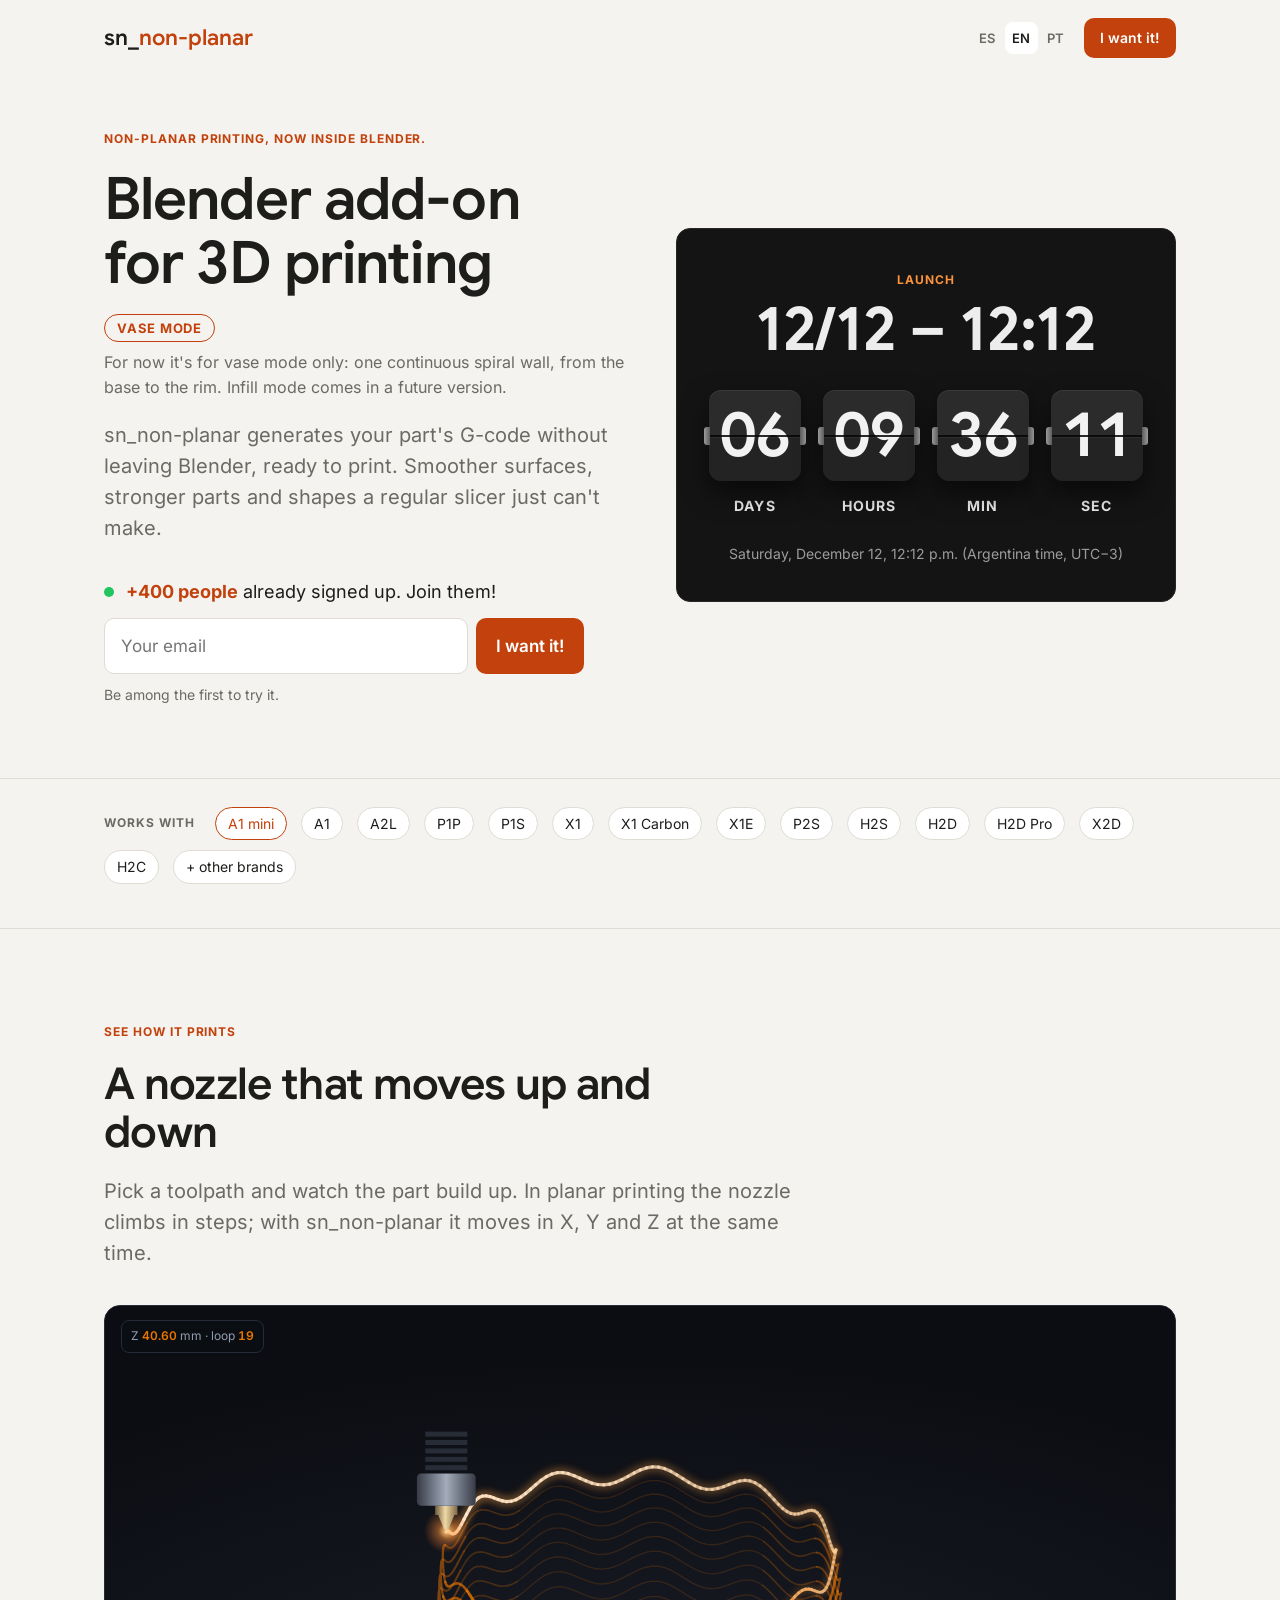
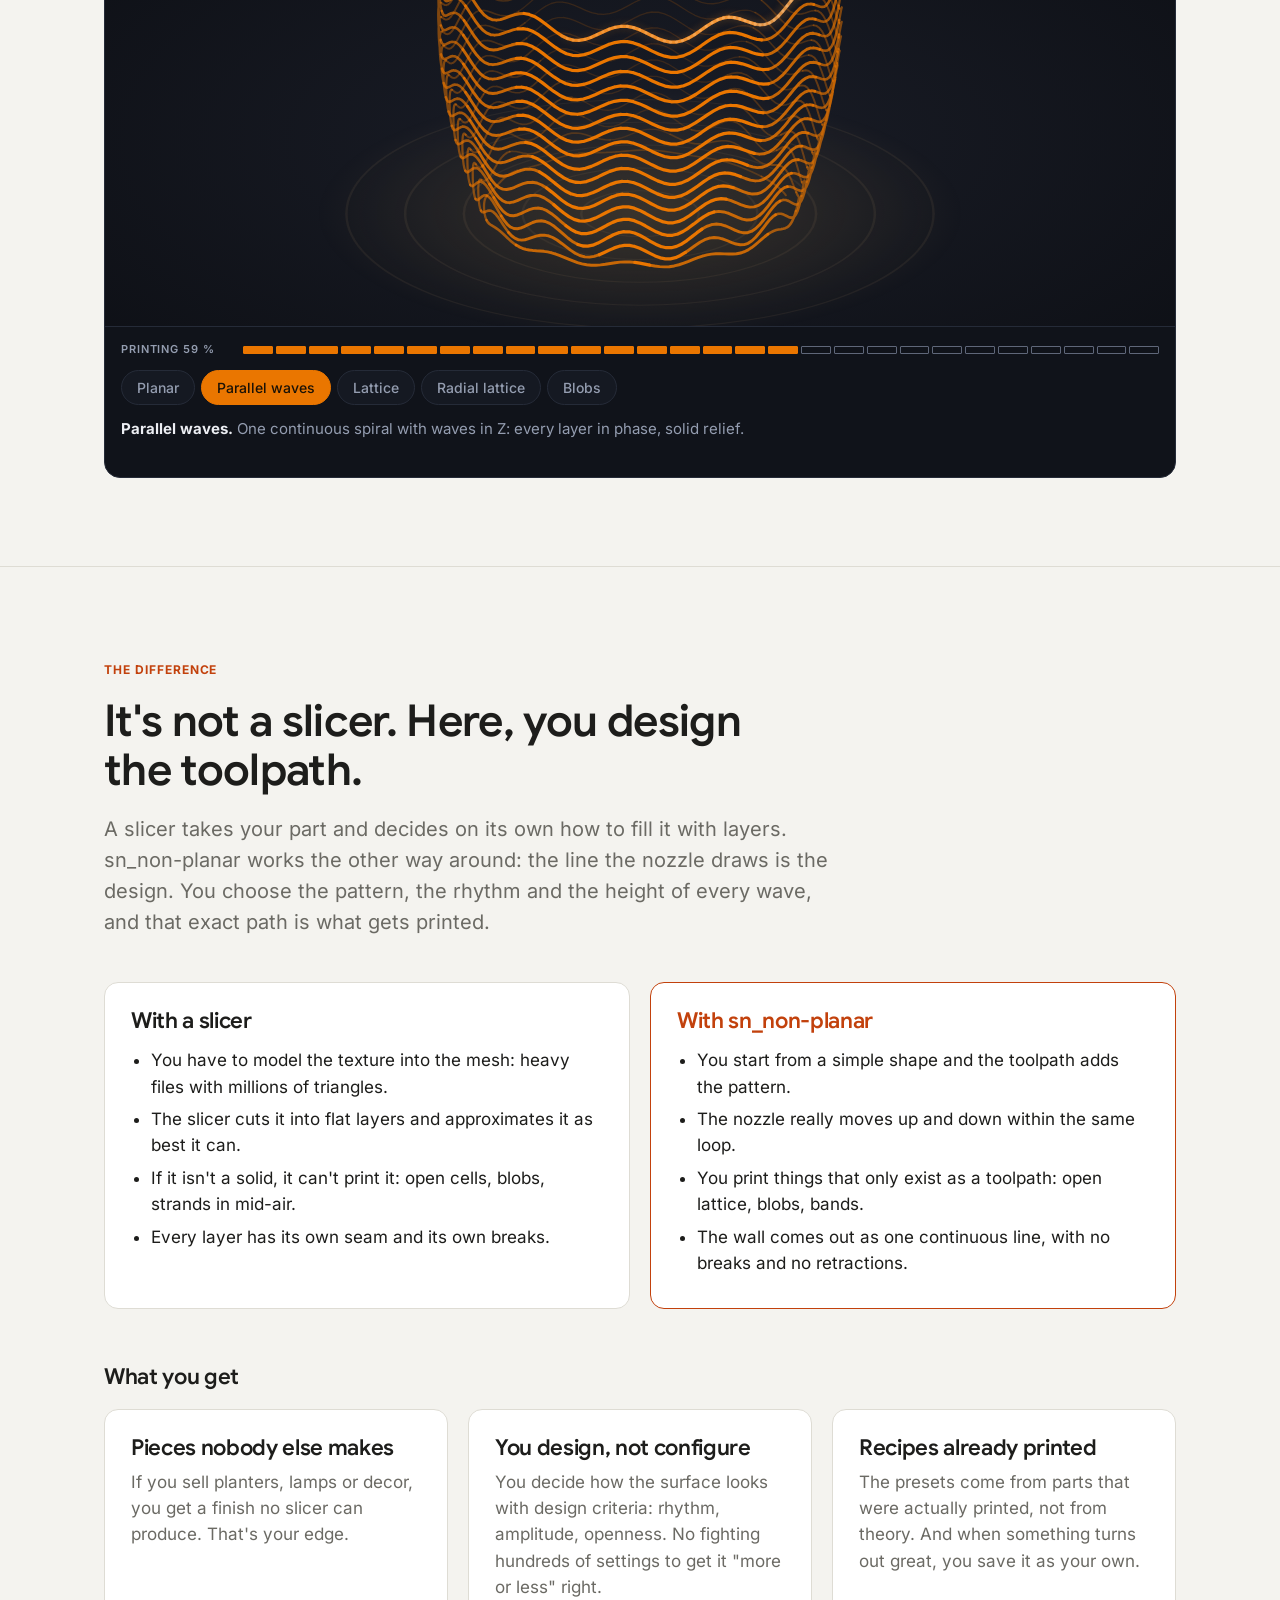
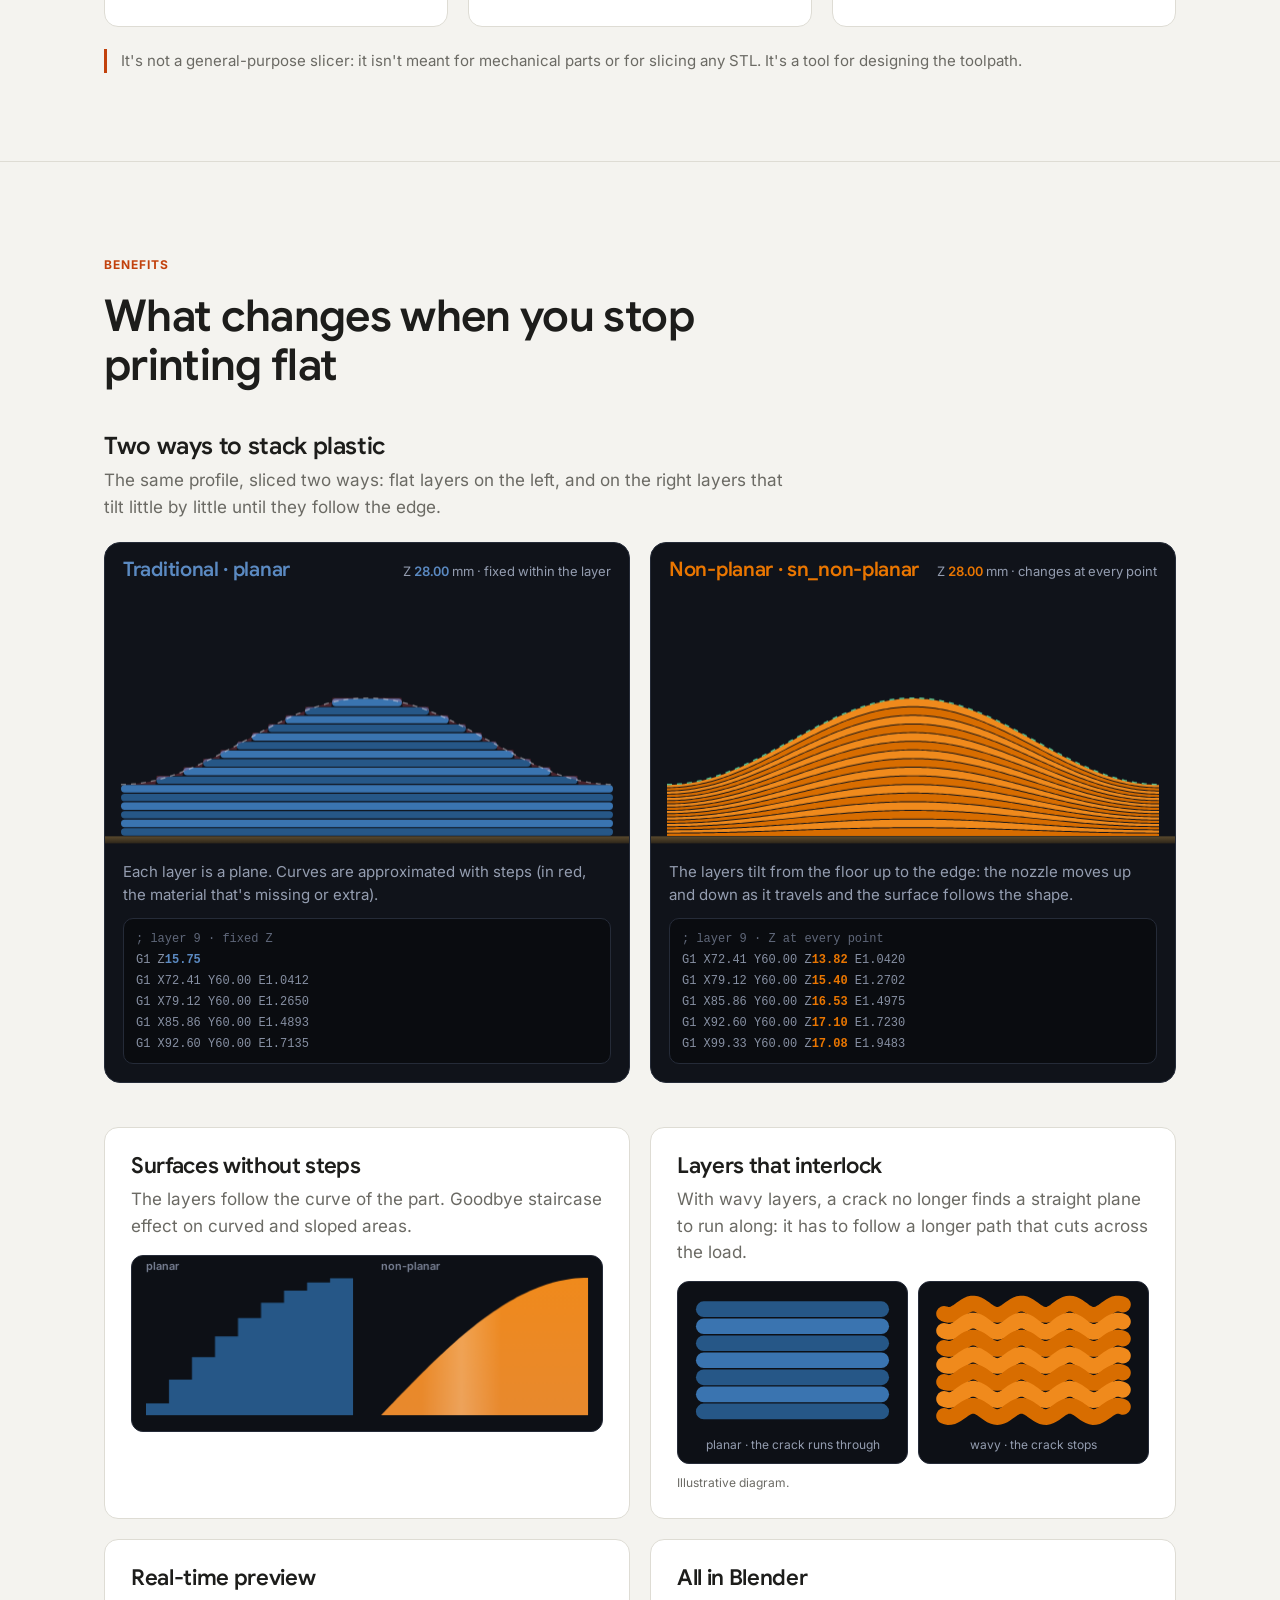
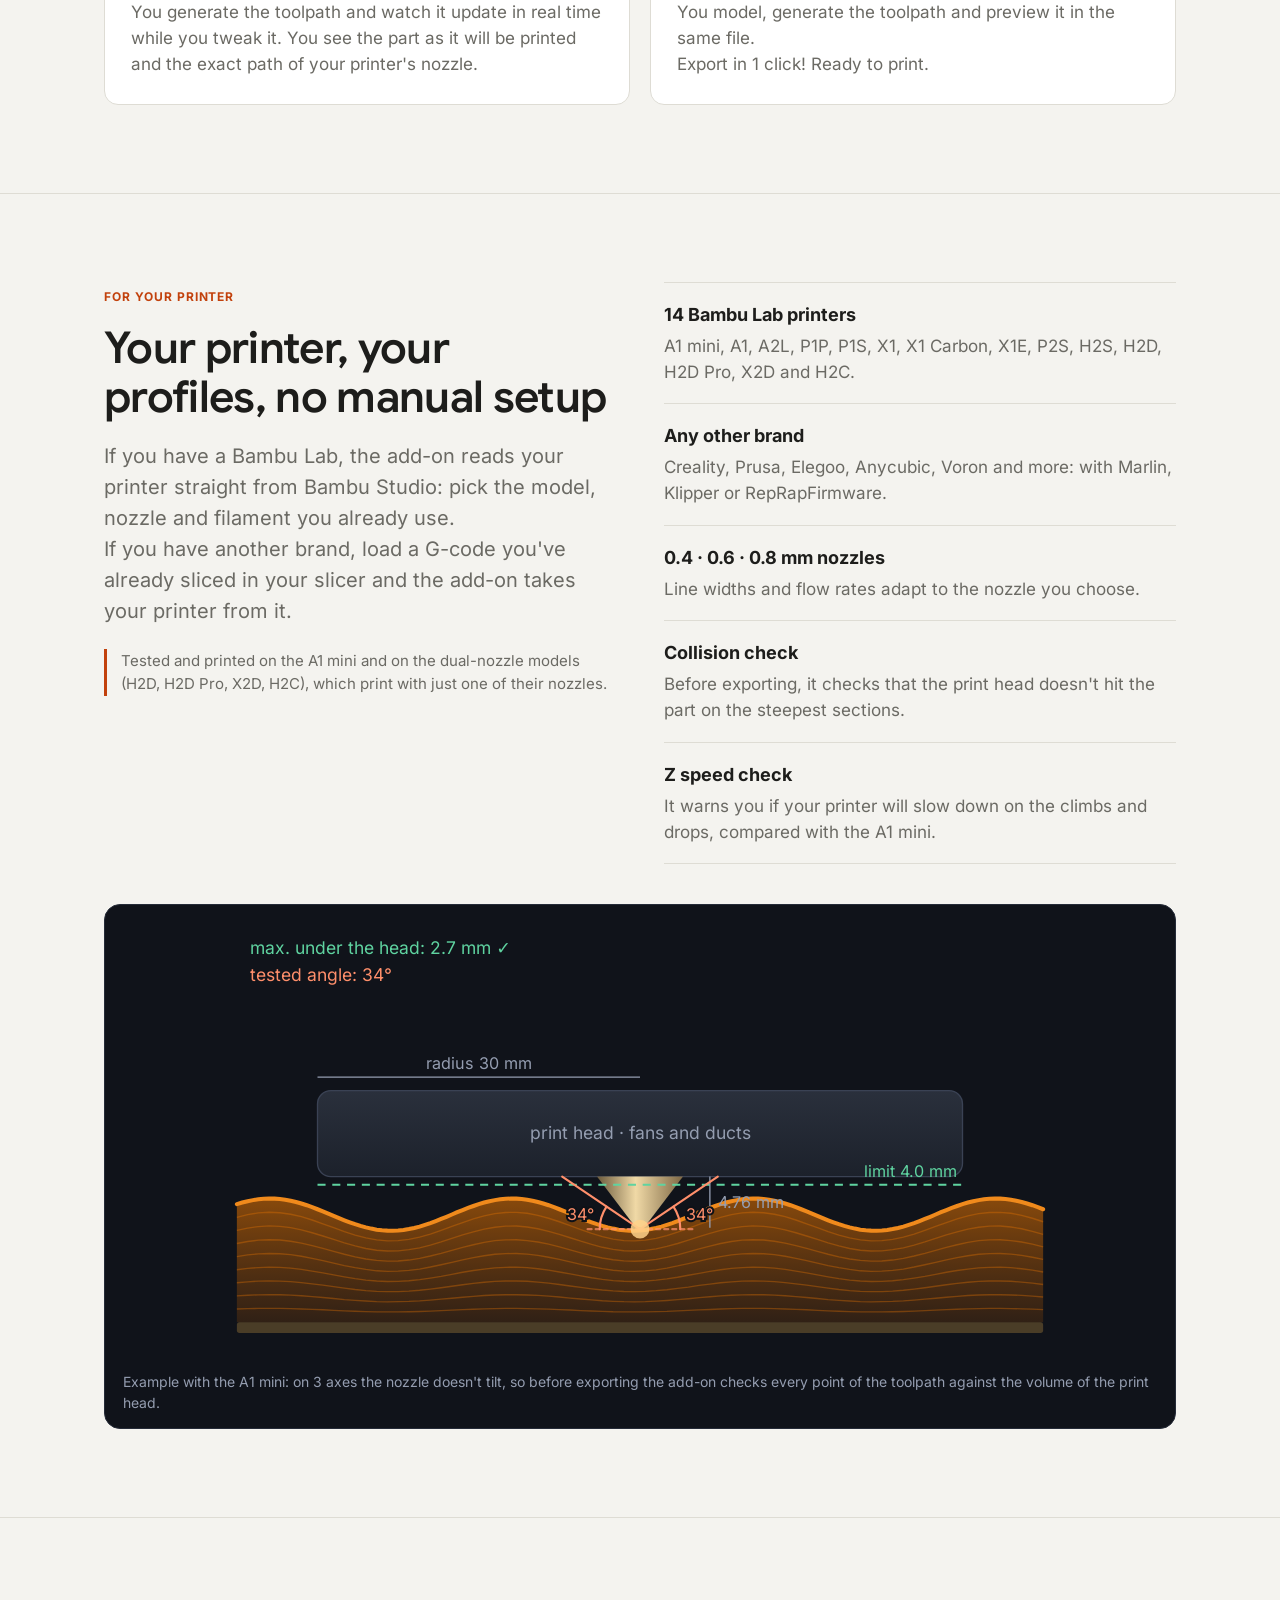
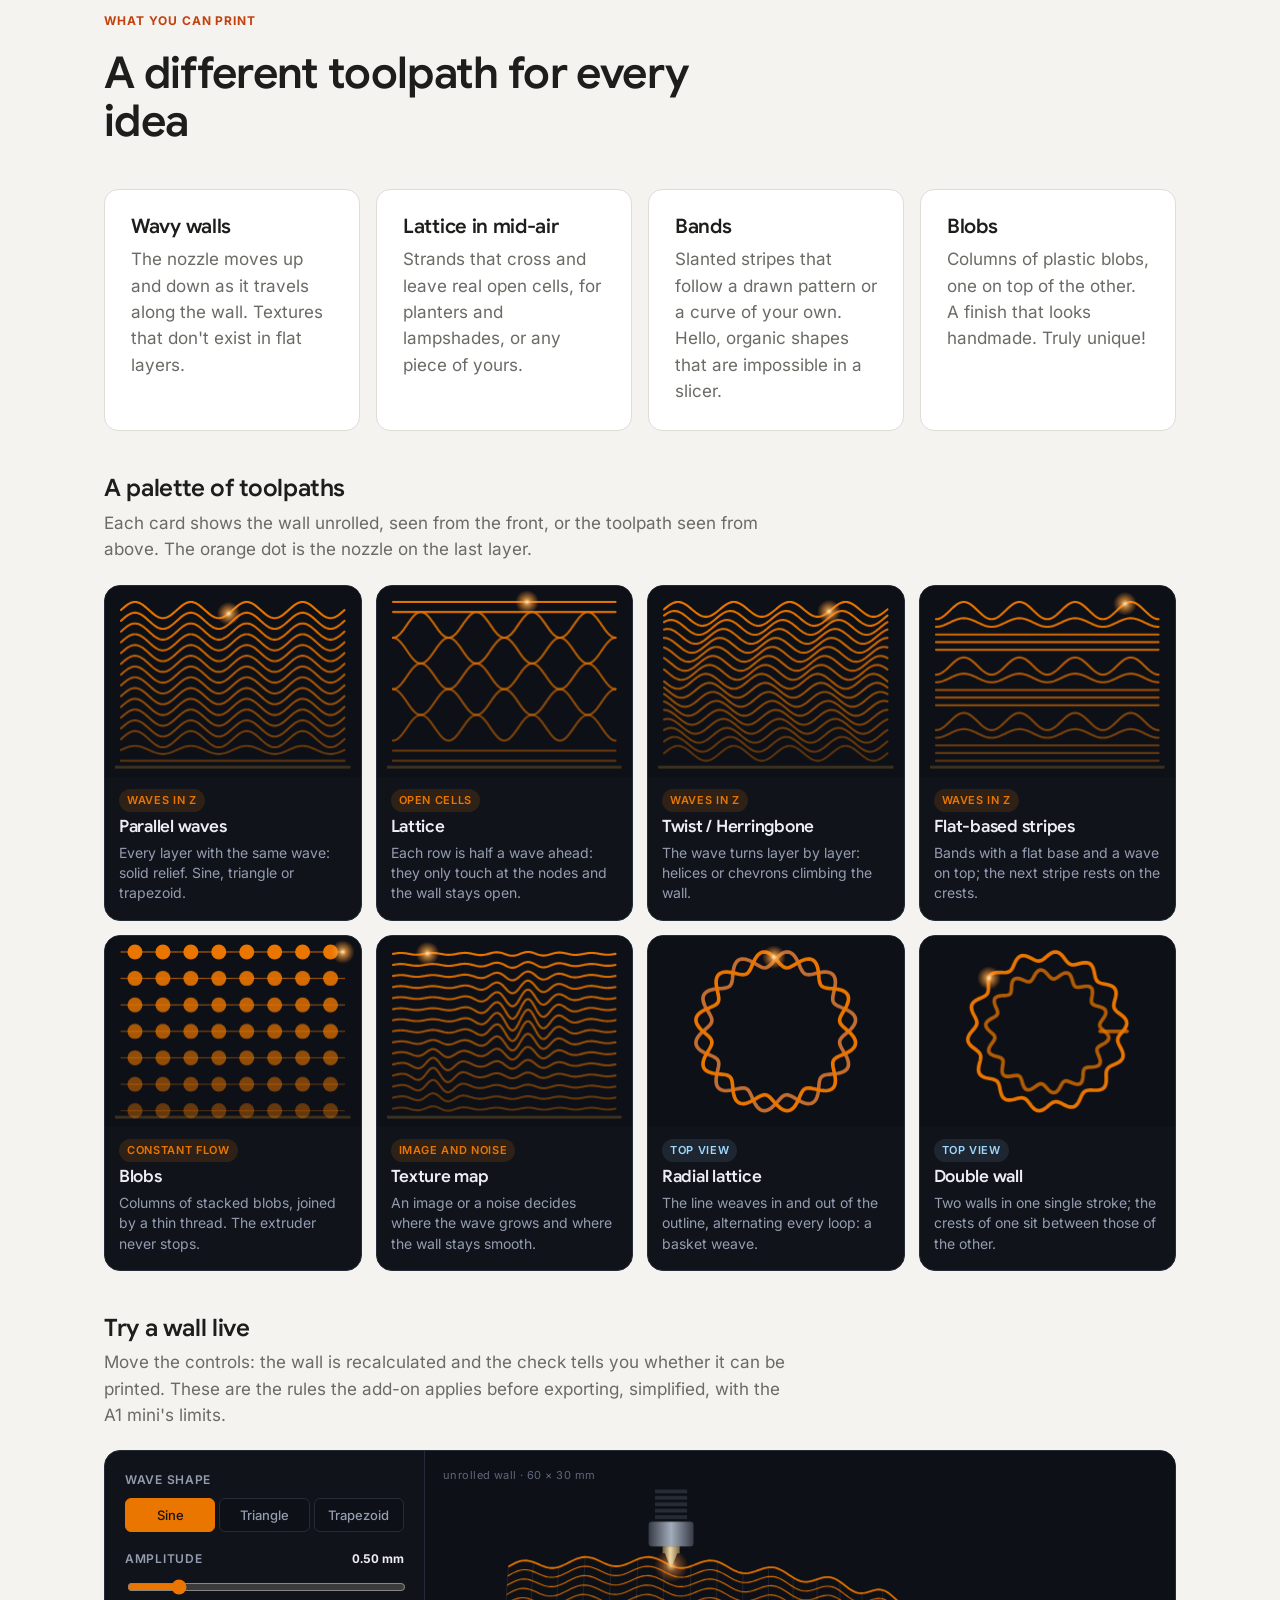
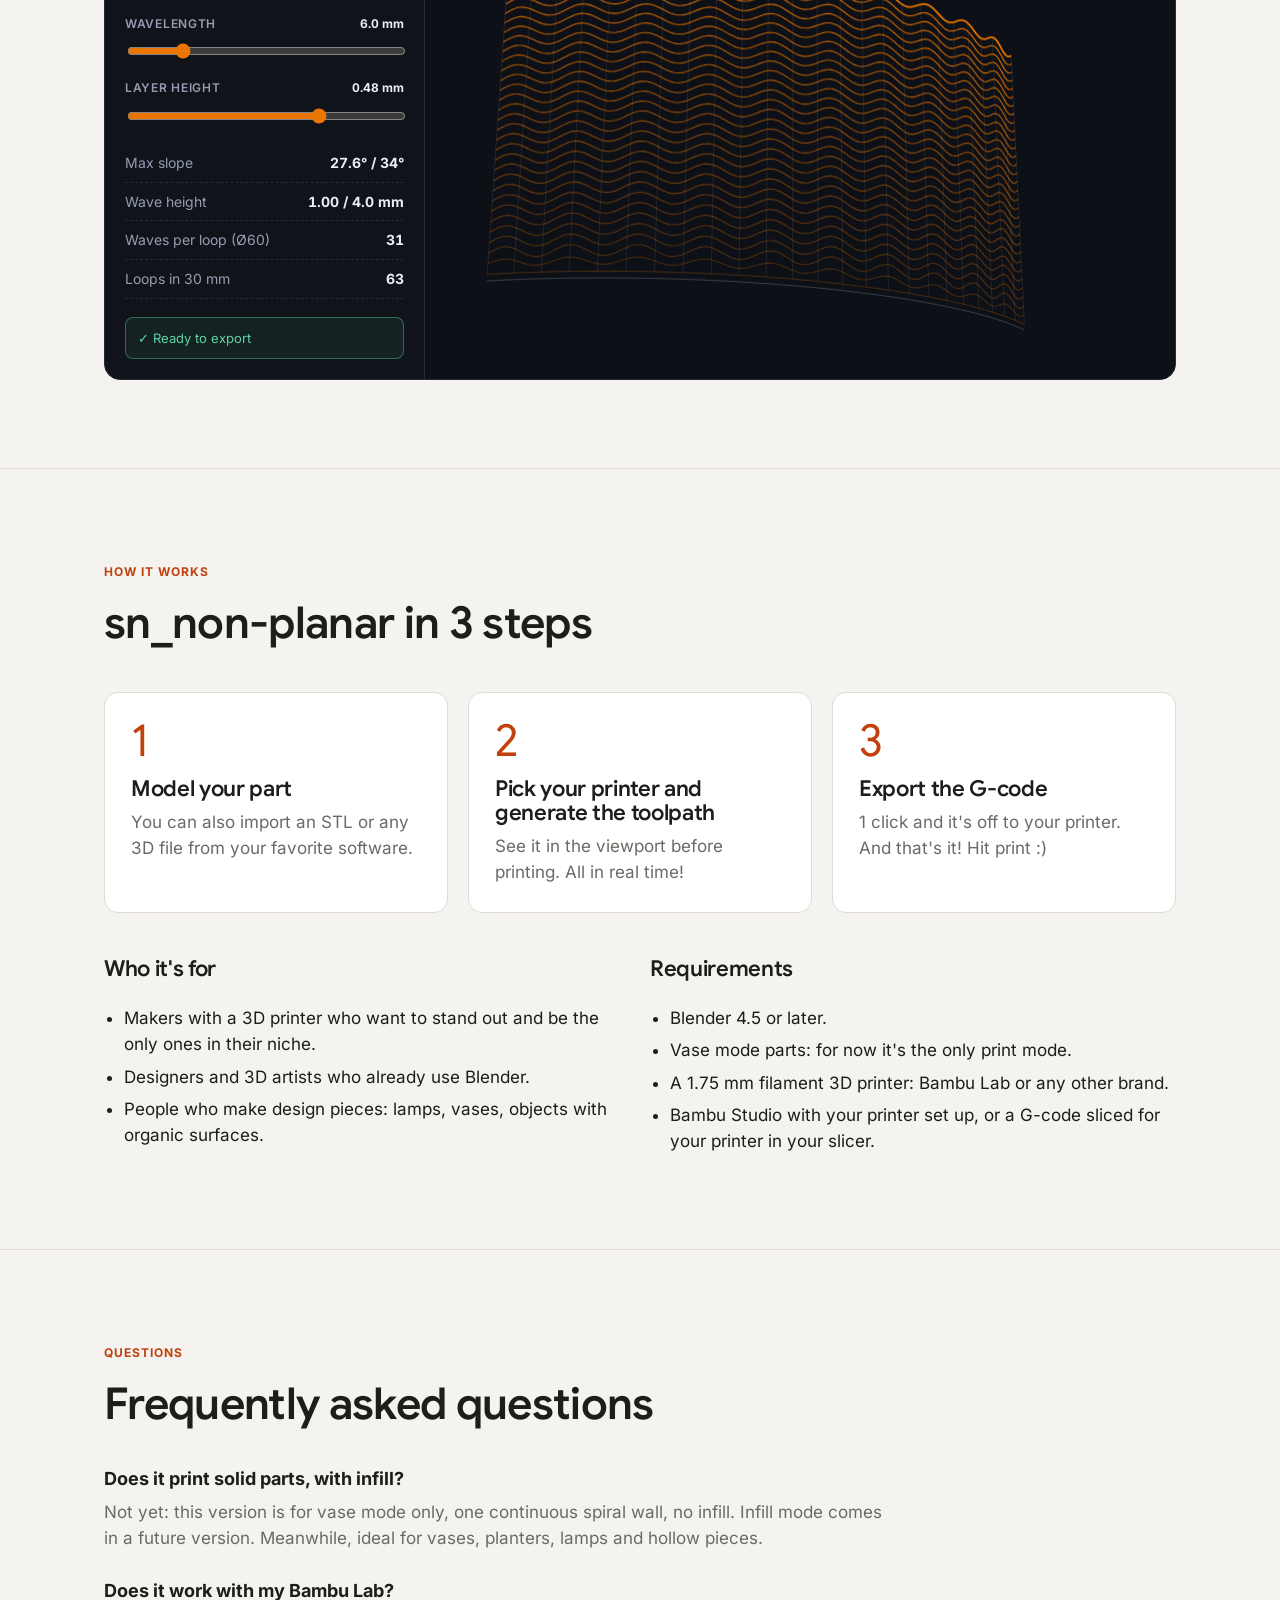
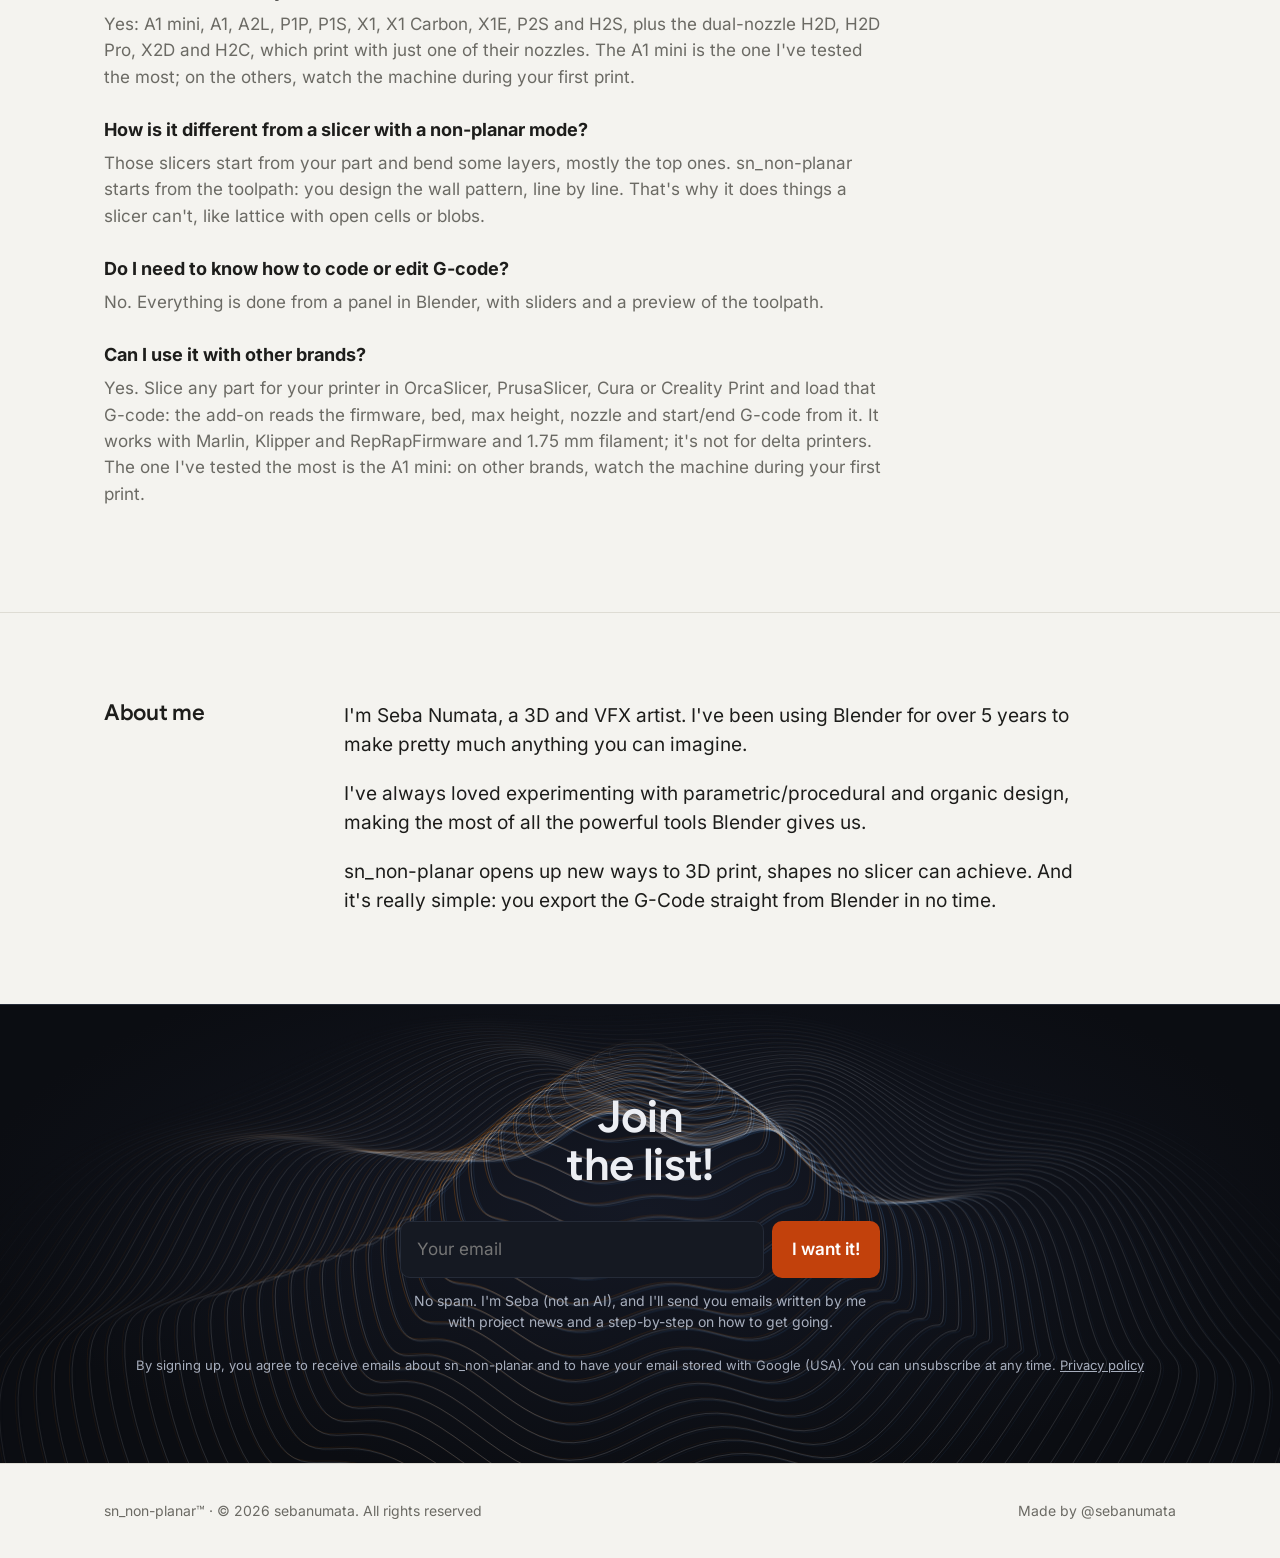
==== commit c1717485: "Landing: launch countdown as a flip-clock card (es/en/pt) Co-Authored-By: Claude Opus 5.5 <noreply@a" ====
--- a/en/index.html
+++ b/en/index.html
@@ -60,12 +60,21 @@
 .hero-grid{display:grid;grid-template-columns:1.05fr 1fr;gap:48px;align-items:center}
 .launch{background:var(--card);border:1px solid var(--line);border-radius:14px;padding:36px 32px}
 .launch .tag{margin-bottom:10px}
-.launch-date{font-family:var(--serif);font-size:clamp(44px,6vw,76px);line-height:1;color:var(--acc);letter-spacing:-.02em}
-.launch-sub{color:var(--mut);margin-top:12px}
-.count{display:grid;grid-template-columns:repeat(4,1fr);gap:10px;margin-top:28px}
-.count div{border:1px solid var(--line);border-radius:10px;padding:14px 6px;text-align:center}
-.count b{display:block;font-family:var(--serif);font-size:38px;font-weight:600;line-height:1;font-variant-numeric:tabular-nums}
-.count small{display:block;font-size:12px;color:var(--mut);margin-top:6px;text-transform:uppercase;letter-spacing:.06em}
+/* recuadro de lanzamiento: siempre oscuro, cuenta regresiva estilo reloj de paletas */
+.launch{background:#141414;border-color:#262626;color:#f2f2f2;text-align:center;container-type:inline-size}
+.launch .tag{color:#fb923c}
+.fl-title{font-family:var(--serif);font-weight:700;font-size:clamp(40px,5vw,60px);line-height:1;letter-spacing:-.01em;color:#ededed}
+.fl{display:grid;grid-template-columns:repeat(4,1fr);gap:clamp(14px,2vw,22px);margin-top:30px}
+.fl small{display:block;margin-top:14px;font-size:14px;font-weight:700;letter-spacing:.08em;text-transform:uppercase;color:#ededed}
+.fl-tile{position:relative;display:grid;place-items:center;aspect-ratio:1/1;border-radius:12px;perspective:300px;
+  background:linear-gradient(#2b2b2b 0 50%,#232323 50% 100%);box-shadow:0 12px 26px rgba(0,0,0,.55),inset 0 1px 0 rgba(255,255,255,.07)}
+.fl-tile::after{content:"";position:absolute;left:0;right:0;top:50%;height:2px;margin-top:-1px;background:rgba(8,8,8,.85);box-shadow:0 1px 0 rgba(255,255,255,.05)}
+.fl-tile::before{content:"";position:absolute;left:-5px;right:-5px;top:50%;height:18px;margin-top:-9px;z-index:1;
+  background:linear-gradient(90deg,#9a9a9a 0,#5c5c5c 6px,transparent 6px,transparent calc(100% - 6px),#5c5c5c calc(100% - 6px),#9a9a9a 100%);border-radius:3px}
+.fl-tile b{font-family:var(--serif);font-weight:700;font-size:14cqi;line-height:1;color:#f2f2f2;font-variant-numeric:tabular-nums;letter-spacing:-.02em}
+.fl-tile b.flip{animation:flFlip .45s ease-out}
+@keyframes flFlip{0%{transform:rotateX(75deg);opacity:.2}100%{transform:rotateX(0);opacity:1}}
+.fl-sub{margin-top:26px;font-size:14px;color:#9c9c9c}
 .launch,.launch .launch-date,.launch .count b,.launch .launch-done,dialog.aviso,dialog.aviso h3{font-family:var(--sans)}
 .launch-done{font-family:var(--serif);font-size:32px;margin-top:24px}
 form.join{display:flex;gap:8px;margin-top:32px;max-width:480px}
@@ -212,12 +221,12 @@
   .hero-txt .vmode-txt{order:6;margin-top:28px;font-size:15px;color:var(--mut)}
   .hero-txt .lead{order:7}
   .launch .tag{margin-bottom:6px}
-  .launch-date{font-size:clamp(40px,13vw,54px)}
-  .launch-sub{font-size:14px;margin-top:8px}
-  .count{gap:8px;margin-top:16px}
-  .count div{padding:10px 2px}
-  .count b{font-size:28px}
-  .count small{font-size:10px}
+  .fl-title{font-size:clamp(36px,11vw,46px)}
+  .fl{gap:10px;margin-top:20px}
+  .fl-tile{border-radius:9px}
+  .fl-tile::before{left:-3px;right:-3px;height:12px;margin-top:-6px;background:linear-gradient(90deg,#9a9a9a 0,#5c5c5c 4px,transparent 4px,transparent calc(100% - 4px),#5c5c5c calc(100% - 4px),#9a9a9a 100%)}
+  .fl small{font-size:11px;margin-top:9px;letter-spacing:.05em}
+  .fl-sub{margin-top:16px;font-size:13px}
 
   /* formularios a todo el ancho, fáciles de tocar */
   form.join{flex-direction:column;margin-top:20px;max-width:none}
@@ -391,6 +400,7 @@
   .stopmark{animation:none;opacity:1}
   .vgcode div{animation:none}
   .social-dot{animation:none}
+  .fl-tile b.flip{animation:none}
 }
 
 .lang{margin-left:auto;margin-right:12px;display:flex;gap:2px;font-size:13px;font-weight:600;letter-spacing:.04em}.lang a{color:var(--mut);text-decoration:none;padding:6px 7px;border-radius:8px}.lang a:hover{color:var(--ink)}.lang a[aria-current]{color:var(--ink);background:var(--card)}header .logo{white-space:nowrap}@media (max-width:600px){.lang{margin-right:8px;font-size:12px}.lang a{padding:5px 5px}}
@@ -424,14 +434,14 @@
     </div>
     <div class="launch">
       <span class="tag">Launch</span>
-      <p class="launch-date">12/12 – 12:12</p>
-      <p class="launch-sub">Saturday, December 12, 12:12 p.m. (Argentina time, UTC−3)</p>
-      <div class="count" id="sn-count" data-launch="2026-12-12T12:12:00-03:00">
-        <div><b id="cd-d">--</b><small>days</small></div>
-        <div><b id="cd-h">--</b><small>hours</small></div>
-        <div><b id="cd-m">--</b><small>min</small></div>
-        <div><b id="cd-s">--</b><small>sec</small></div>
+      <p class="fl-title">12/12 – 12:12</p>
+      <div class="fl" id="sn-count" data-launch="2026-12-12T12:12:00-03:00">
+        <div><span class="fl-tile"><b id="cd-d">--</b></span><small>days</small></div>
+        <div><span class="fl-tile"><b id="cd-h">--</b></span><small>hours</small></div>
+        <div><span class="fl-tile"><b id="cd-m">--</b></span><small>min</small></div>
+        <div><span class="fl-tile"><b id="cd-s">--</b></span><small>sec</small></div>
       </div>
+      <p class="fl-sub">Saturday, December 12, 12:12 p.m. (Argentina time, UTC−3)</p>
       <p class="launch-done" id="cd-done" hidden="">It's out!</p>
     </div>
   </div>
@@ -747,13 +757,22 @@
   if(!box) return;
   const end = new Date(box.dataset.launch).getTime();
   const two = n => String(n).padStart(2, '0');
+  // cambia el número y, si cambió, lo hace girar como una paleta
+  function set(id, v){
+    const el = document.getElementById(id);
+    if(el.textContent === v) return;
+    const primera = el.textContent === '--';
+    el.textContent = v;
+    if(primera) return;
+    el.classList.remove('flip'); void el.offsetWidth; el.classList.add('flip');
+  }
   function tick(){
     let s = Math.max(0, Math.floor((end - Date.now()) / 1000));
     if(s === 0){ box.hidden = true; document.getElementById('cd-done').hidden = false; return; }
-    document.getElementById('cd-d').textContent = Math.floor(s / 86400);
-    document.getElementById('cd-h').textContent = two(Math.floor(s % 86400 / 3600));
-    document.getElementById('cd-m').textContent = two(Math.floor(s % 3600 / 60));
-    document.getElementById('cd-s').textContent = two(s % 60);
+    set('cd-d', two(Math.floor(s / 86400)));
+    set('cd-h', two(Math.floor(s % 86400 / 3600)));
+    set('cd-m', two(Math.floor(s % 3600 / 60)));
+    set('cd-s', two(s % 60));
     setTimeout(tick, 1000 - Date.now() % 1000);
   }
   tick();
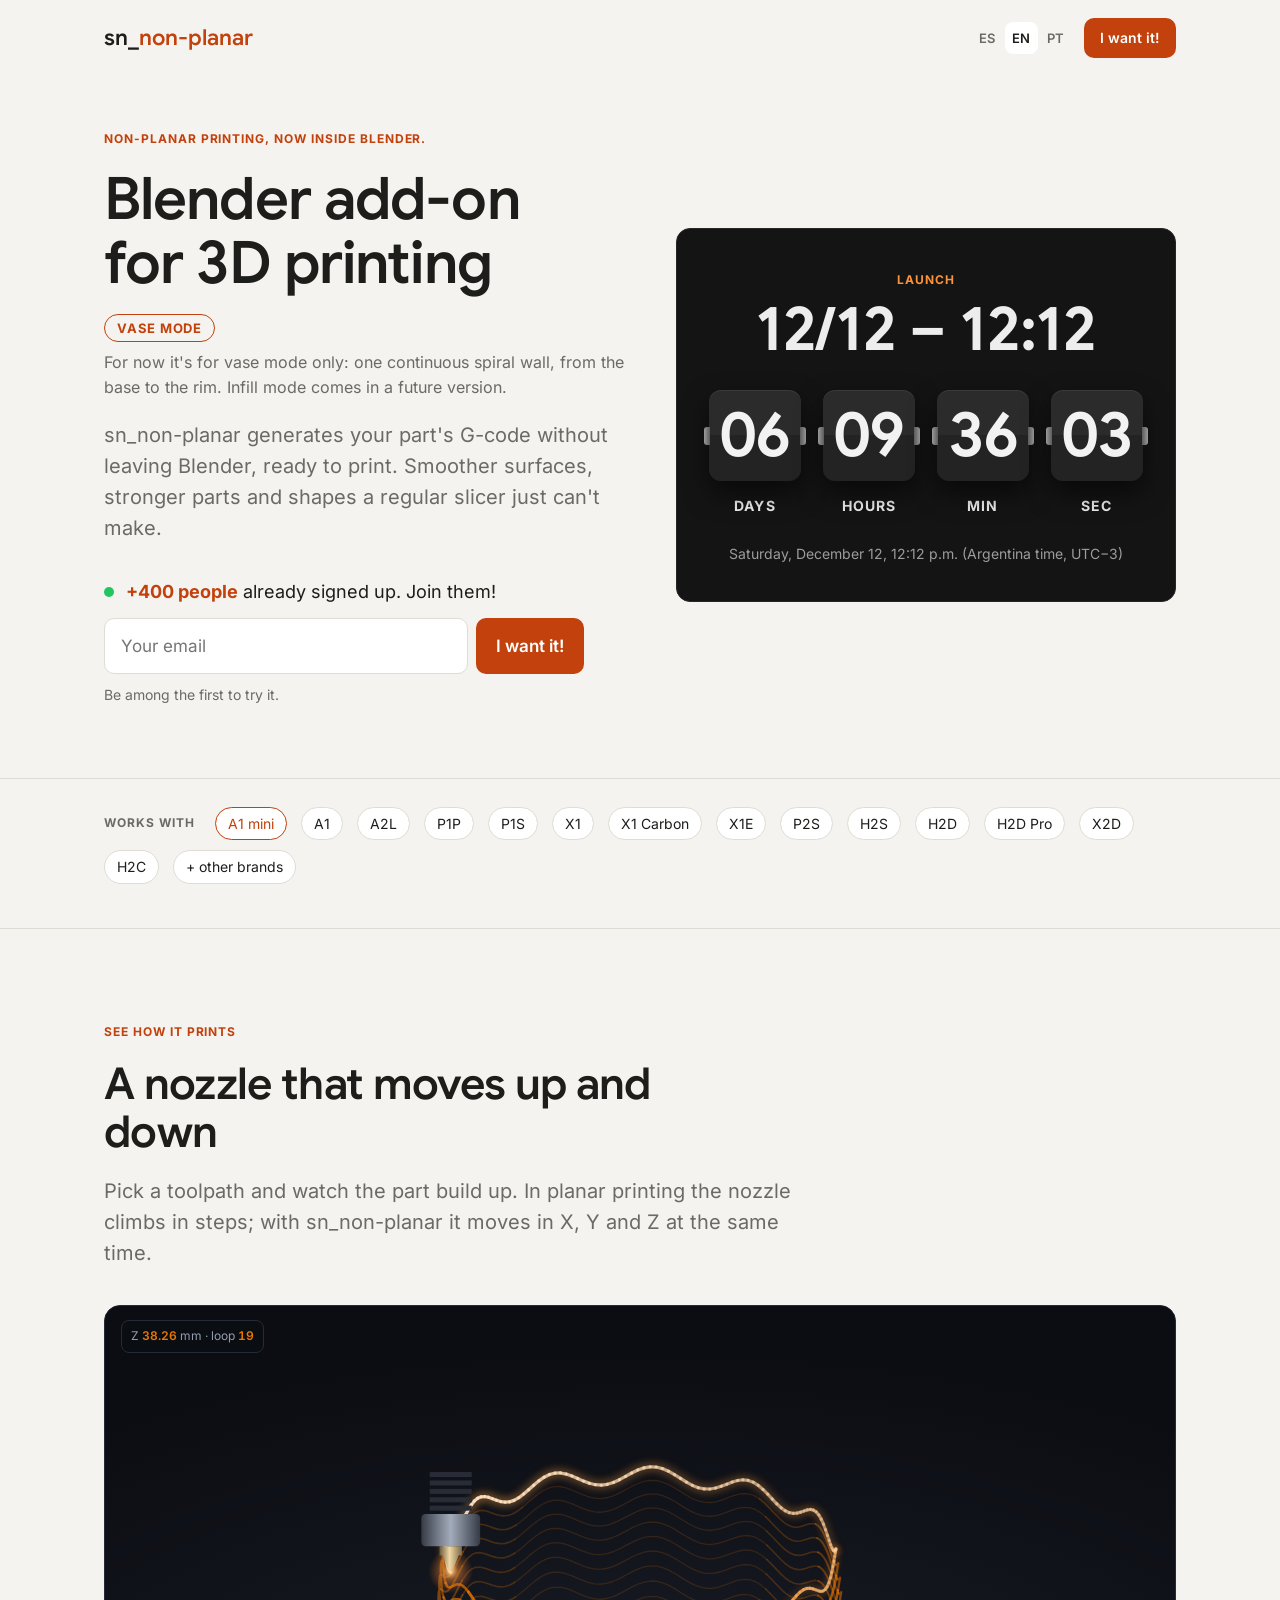
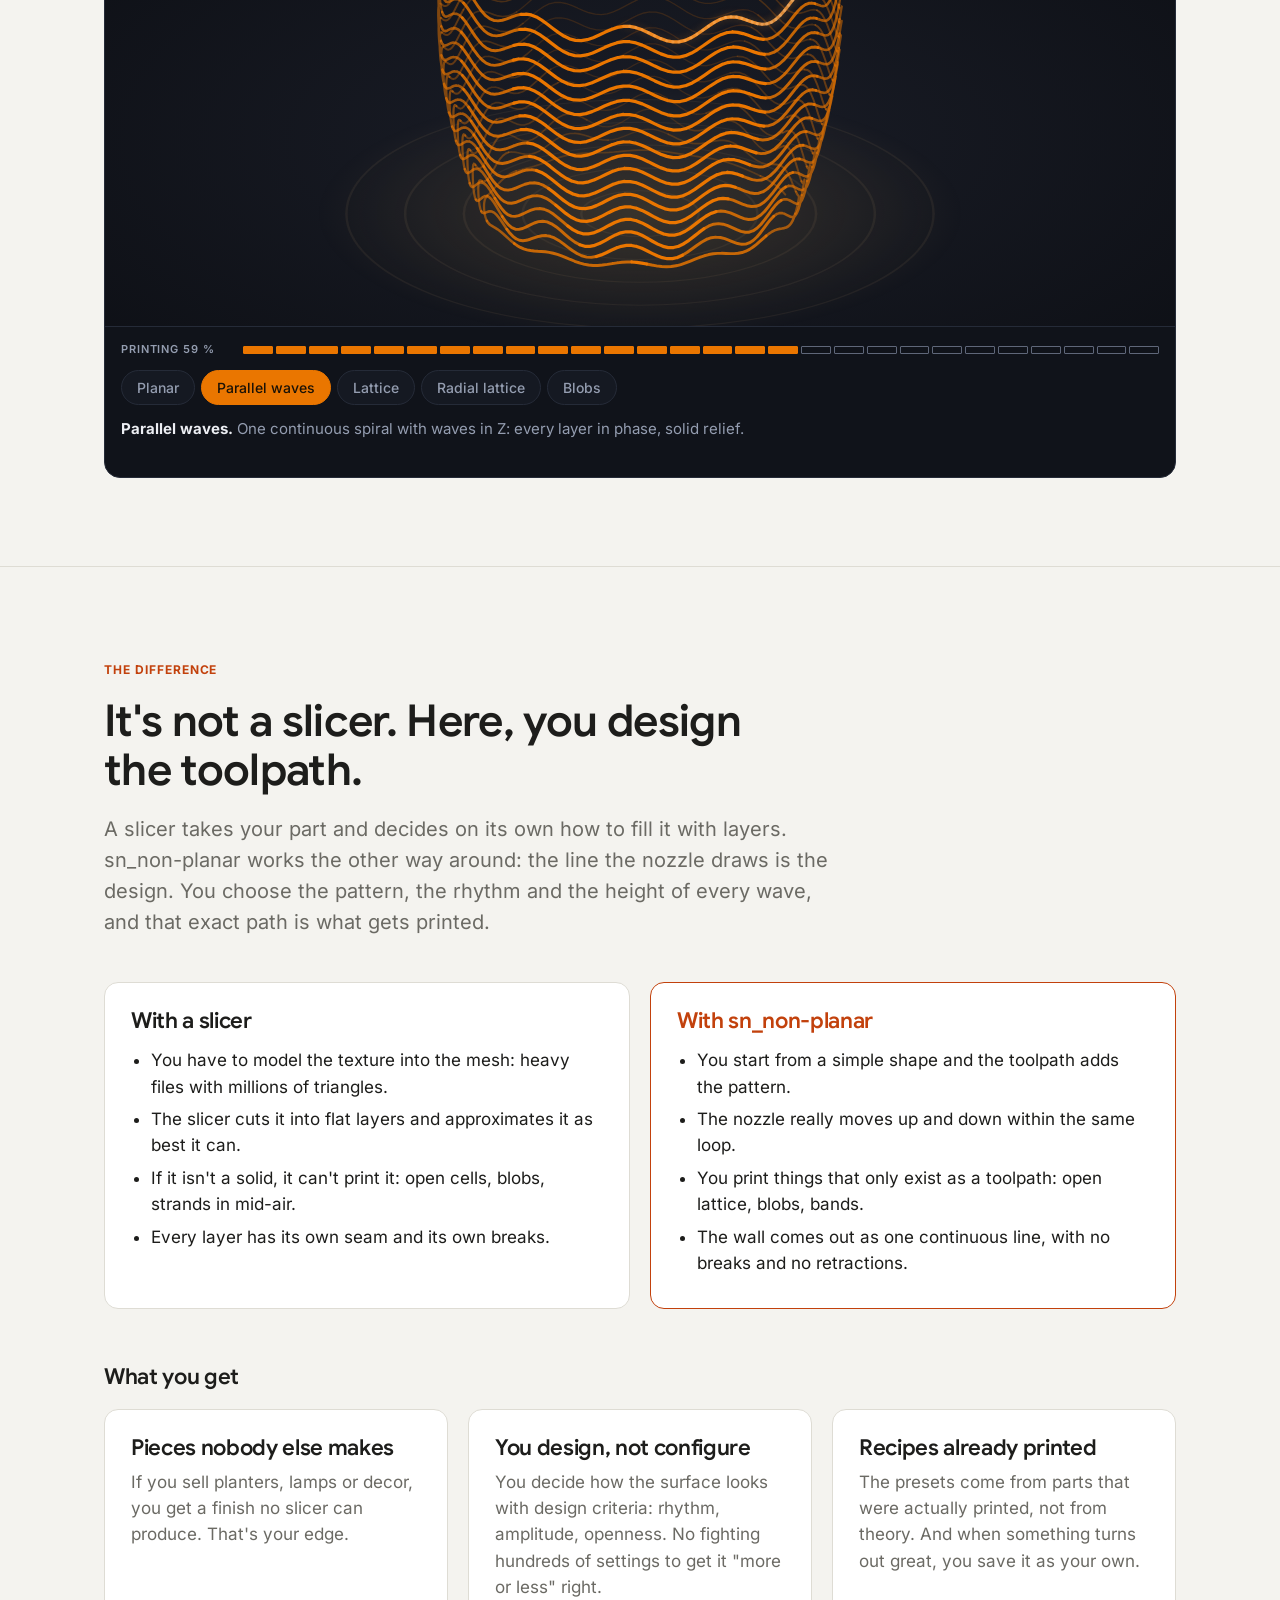
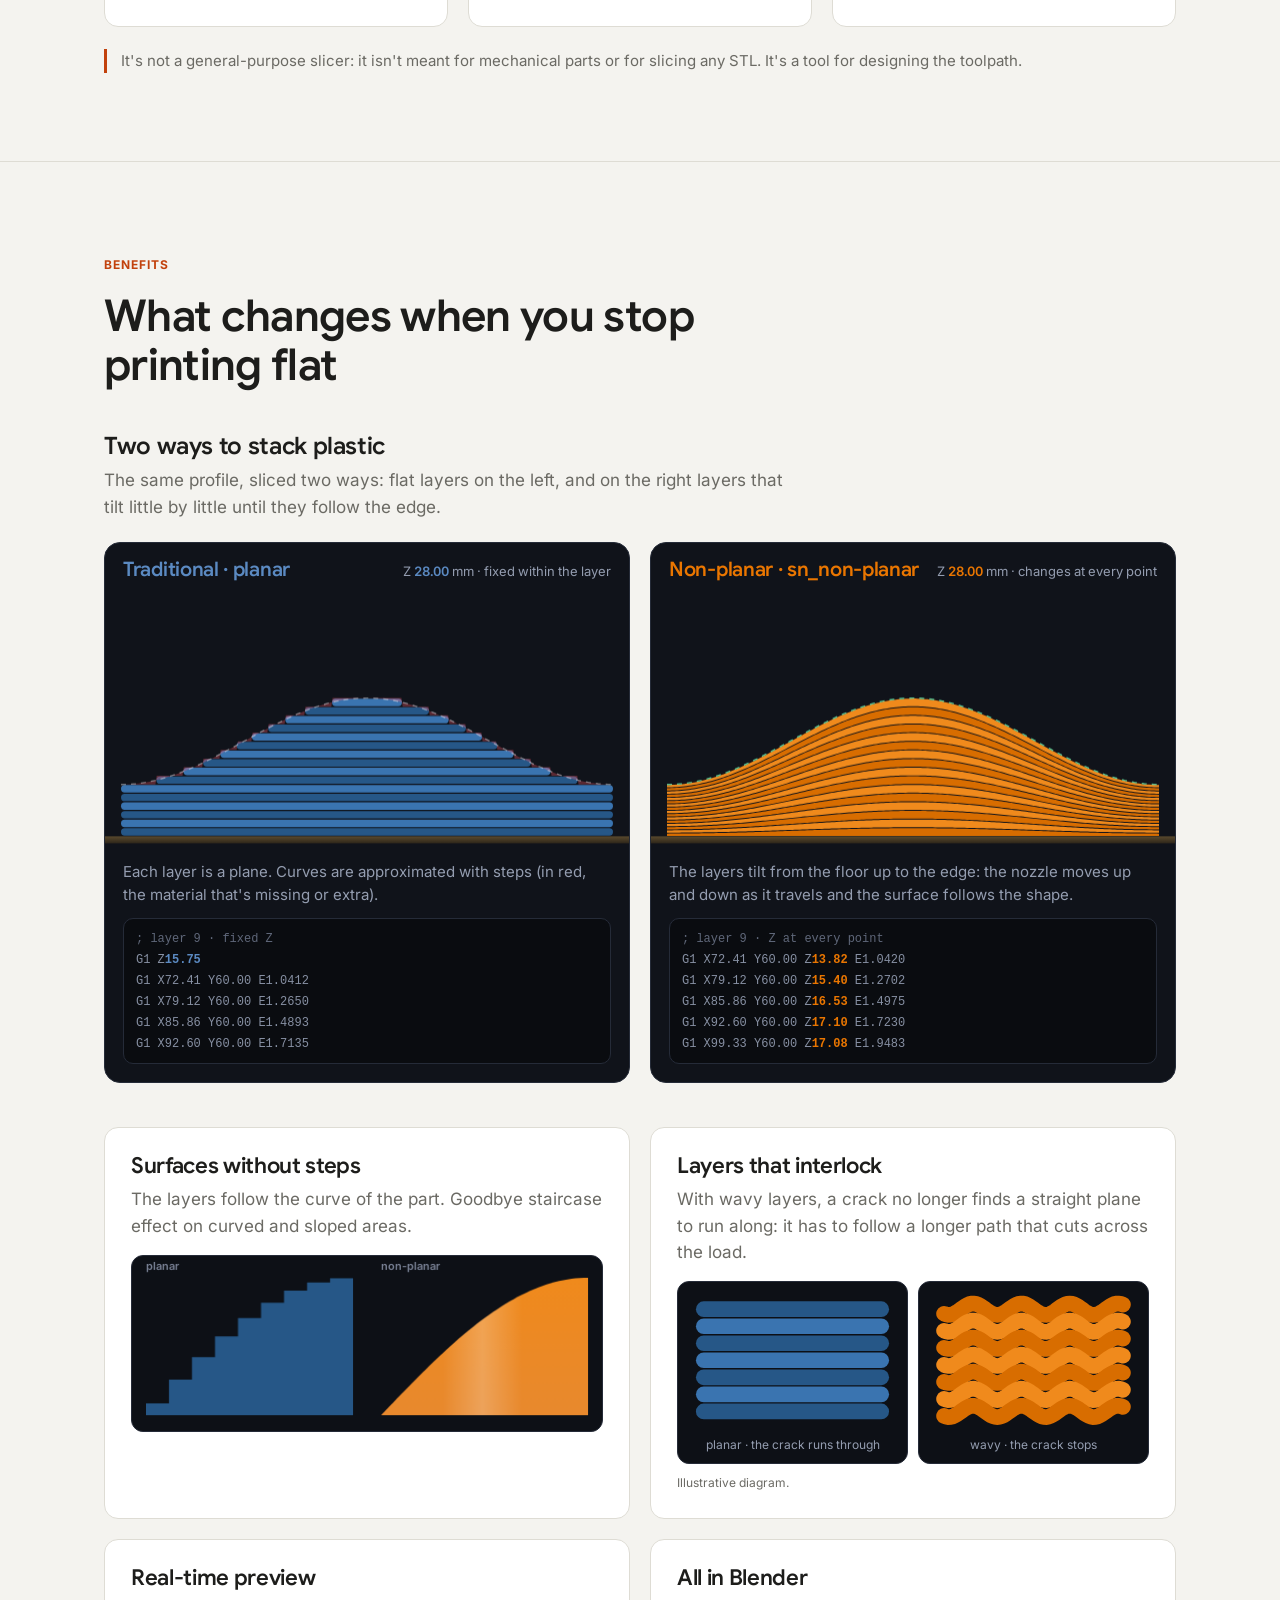
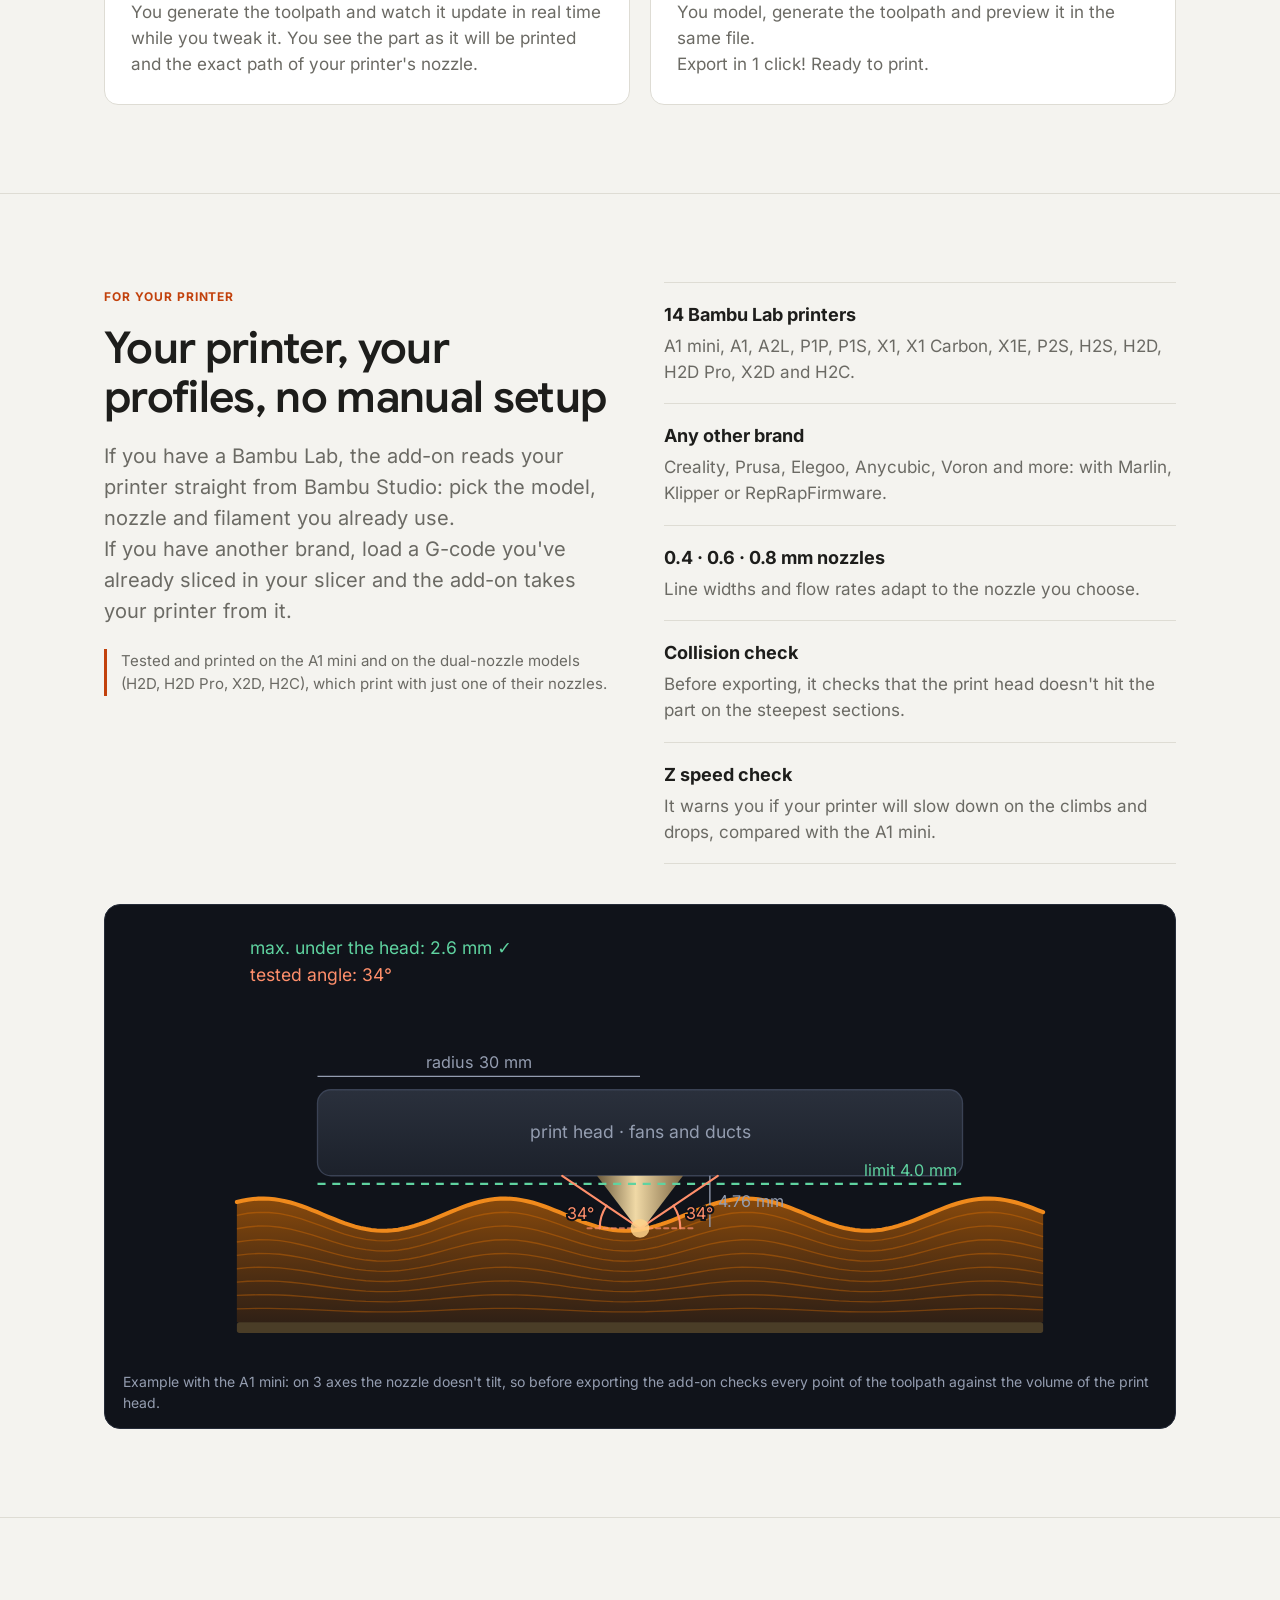
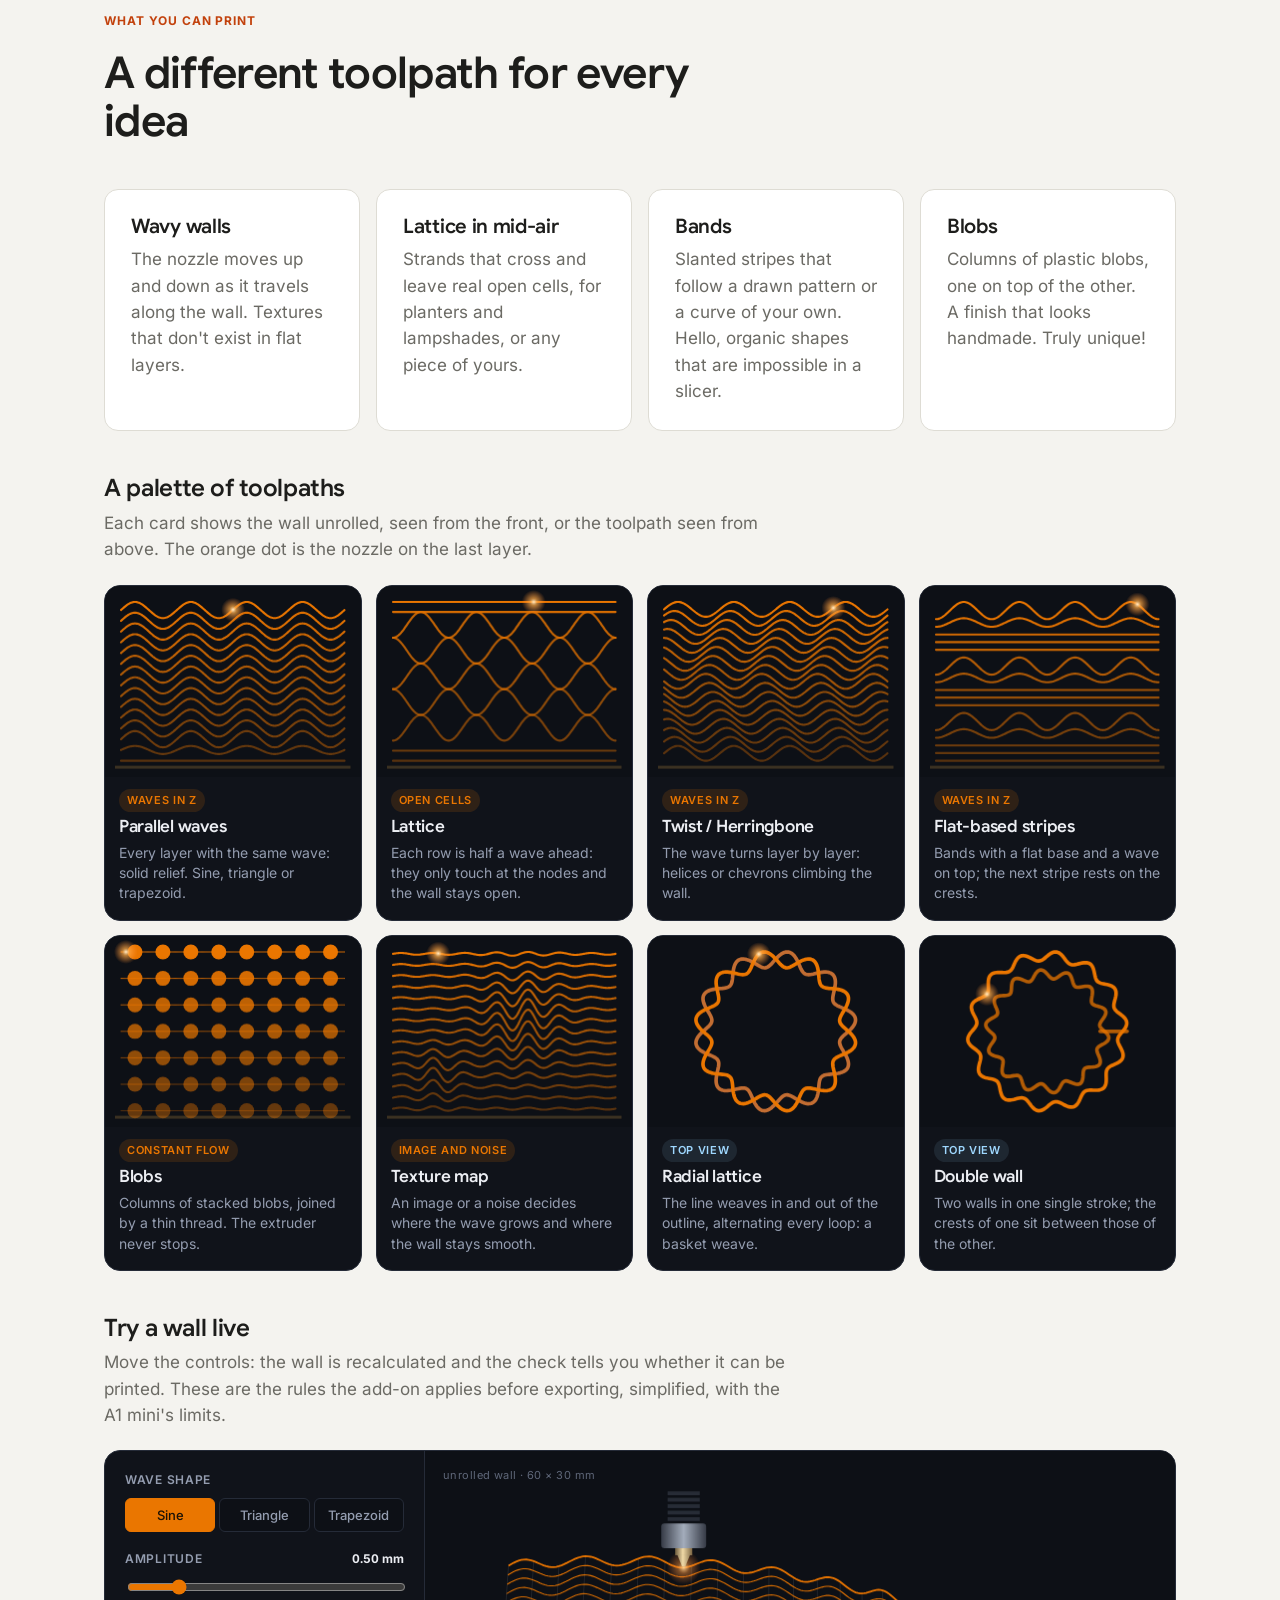
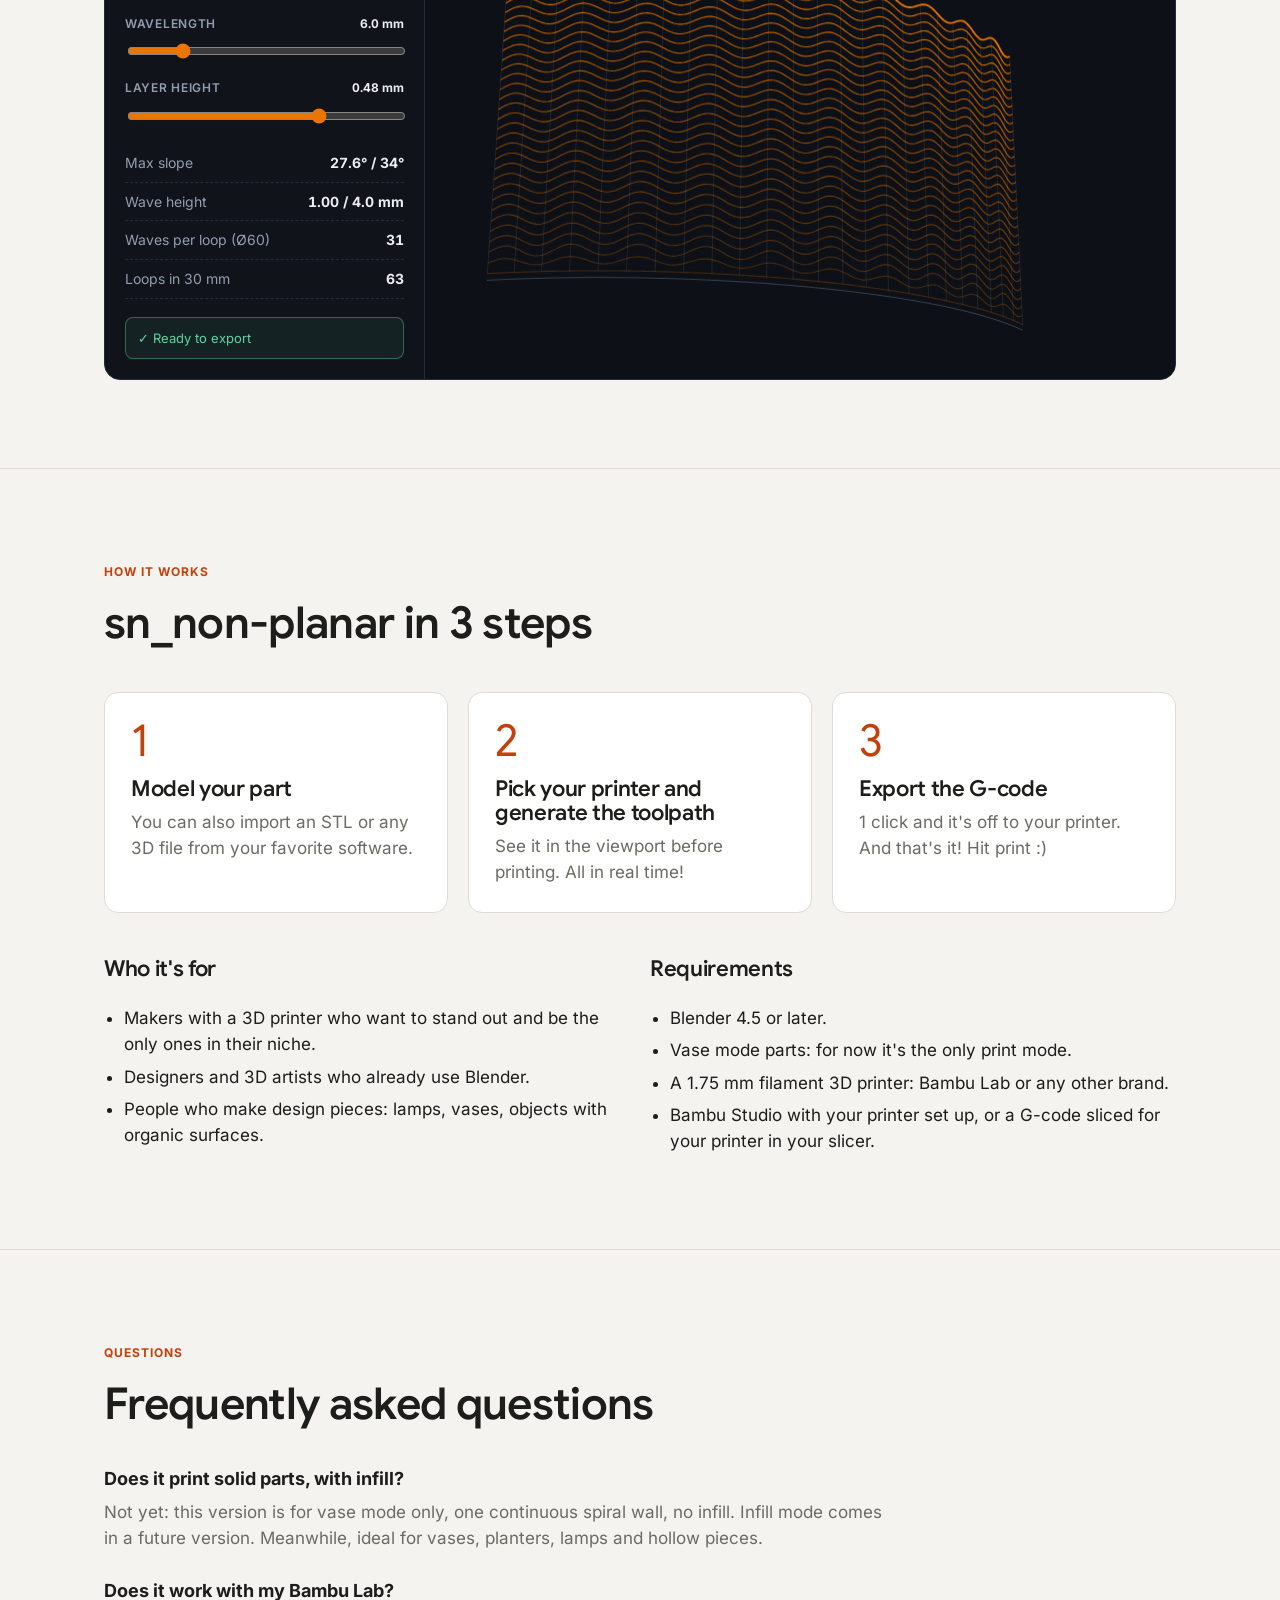
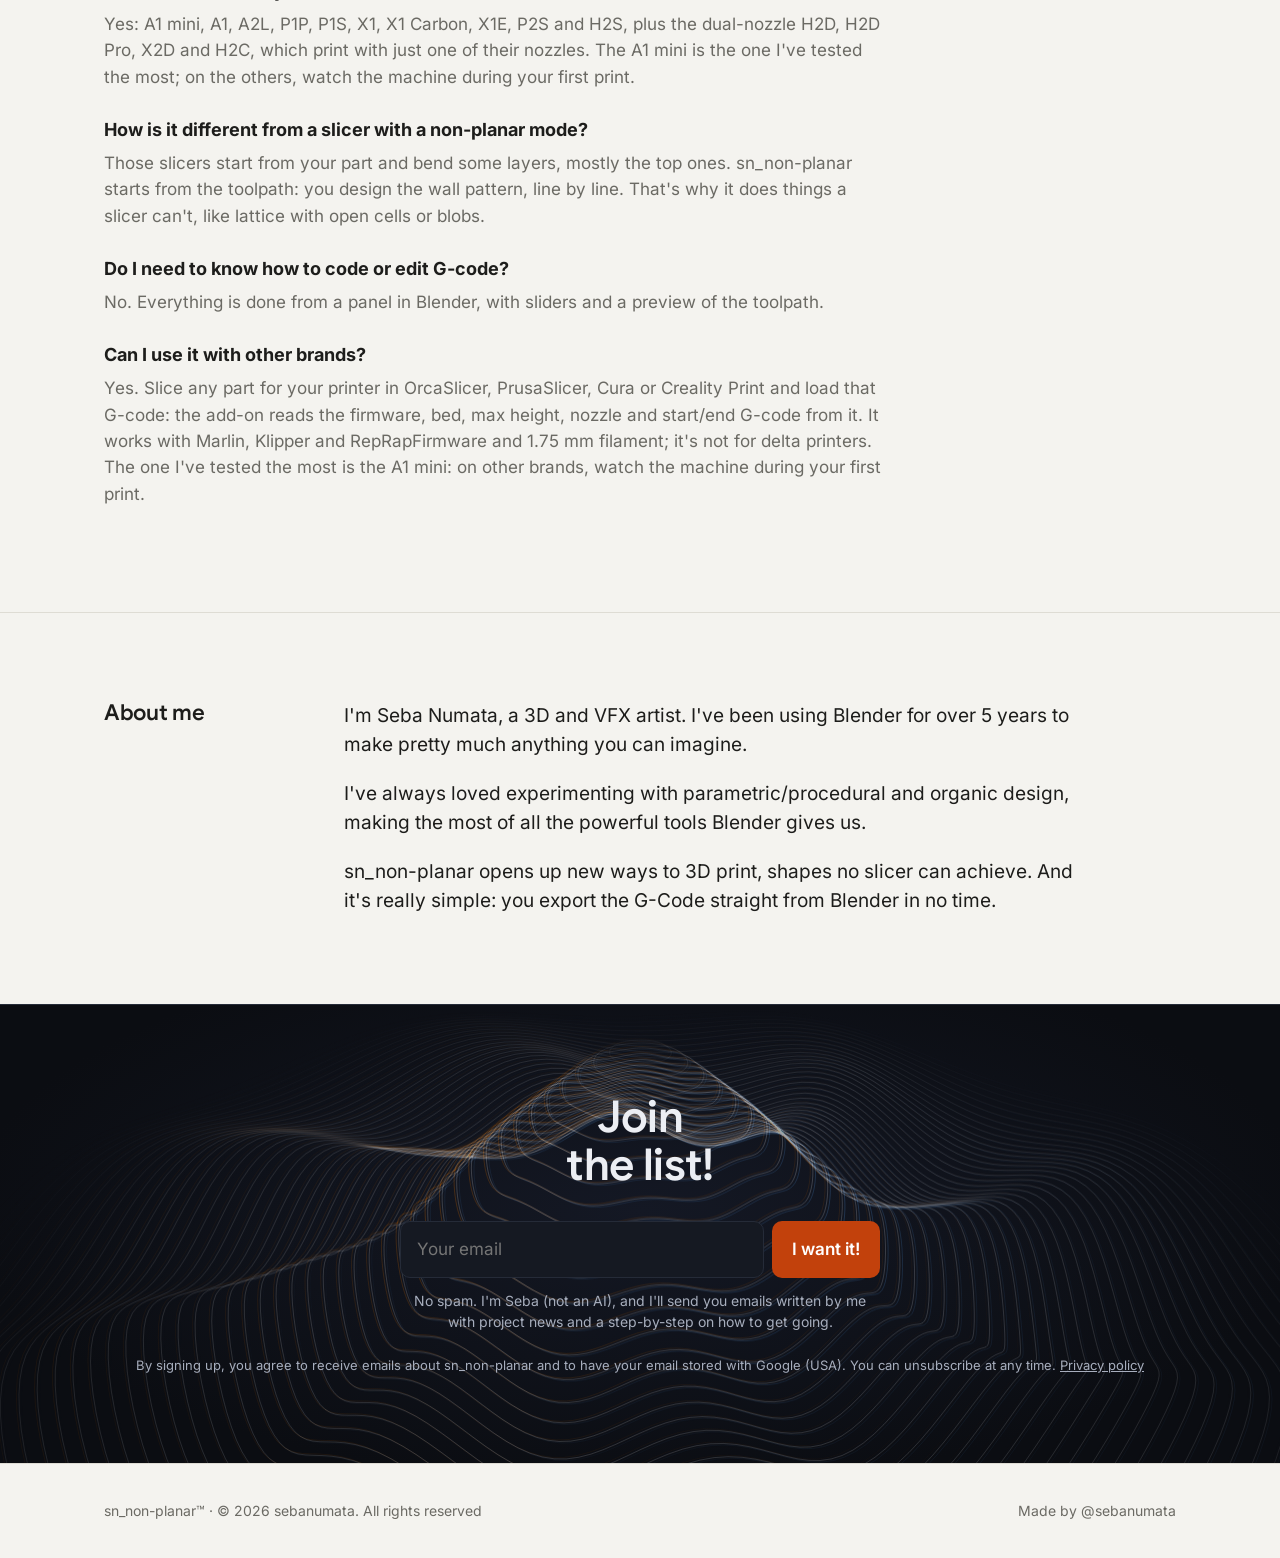
==== commit 7168e6f3: "Landing: flip tiles without center line, shorter and softer number change (es/en/pt) Co-Authored-By:" ====
--- a/en/index.html
+++ b/en/index.html
@@ -68,12 +68,11 @@
 .fl small{display:block;margin-top:14px;font-size:14px;font-weight:700;letter-spacing:.08em;text-transform:uppercase;color:#ededed}
 .fl-tile{position:relative;display:grid;place-items:center;aspect-ratio:1/1;border-radius:12px;perspective:300px;
   background:linear-gradient(#2b2b2b 0 50%,#232323 50% 100%);box-shadow:0 12px 26px rgba(0,0,0,.55),inset 0 1px 0 rgba(255,255,255,.07)}
-.fl-tile::after{content:"";position:absolute;left:0;right:0;top:50%;height:2px;margin-top:-1px;background:rgba(8,8,8,.85);box-shadow:0 1px 0 rgba(255,255,255,.05)}
 .fl-tile::before{content:"";position:absolute;left:-5px;right:-5px;top:50%;height:18px;margin-top:-9px;z-index:1;
   background:linear-gradient(90deg,#9a9a9a 0,#5c5c5c 6px,transparent 6px,transparent calc(100% - 6px),#5c5c5c calc(100% - 6px),#9a9a9a 100%);border-radius:3px}
 .fl-tile b{font-family:var(--serif);font-weight:700;font-size:14cqi;line-height:1;color:#f2f2f2;font-variant-numeric:tabular-nums;letter-spacing:-.02em}
-.fl-tile b.flip{animation:flFlip .45s ease-out}
-@keyframes flFlip{0%{transform:rotateX(75deg);opacity:.2}100%{transform:rotateX(0);opacity:1}}
+.fl-tile b.flip{animation:flFlip .22s ease-out}
+@keyframes flFlip{0%{transform:translateY(-6%);opacity:.6}100%{transform:none;opacity:1}}
 .fl-sub{margin-top:26px;font-size:14px;color:#9c9c9c}
 .launch,.launch .launch-date,.launch .count b,.launch .launch-done,dialog.aviso,dialog.aviso h3{font-family:var(--sans)}
 .launch-done{font-family:var(--serif);font-size:32px;margin-top:24px}
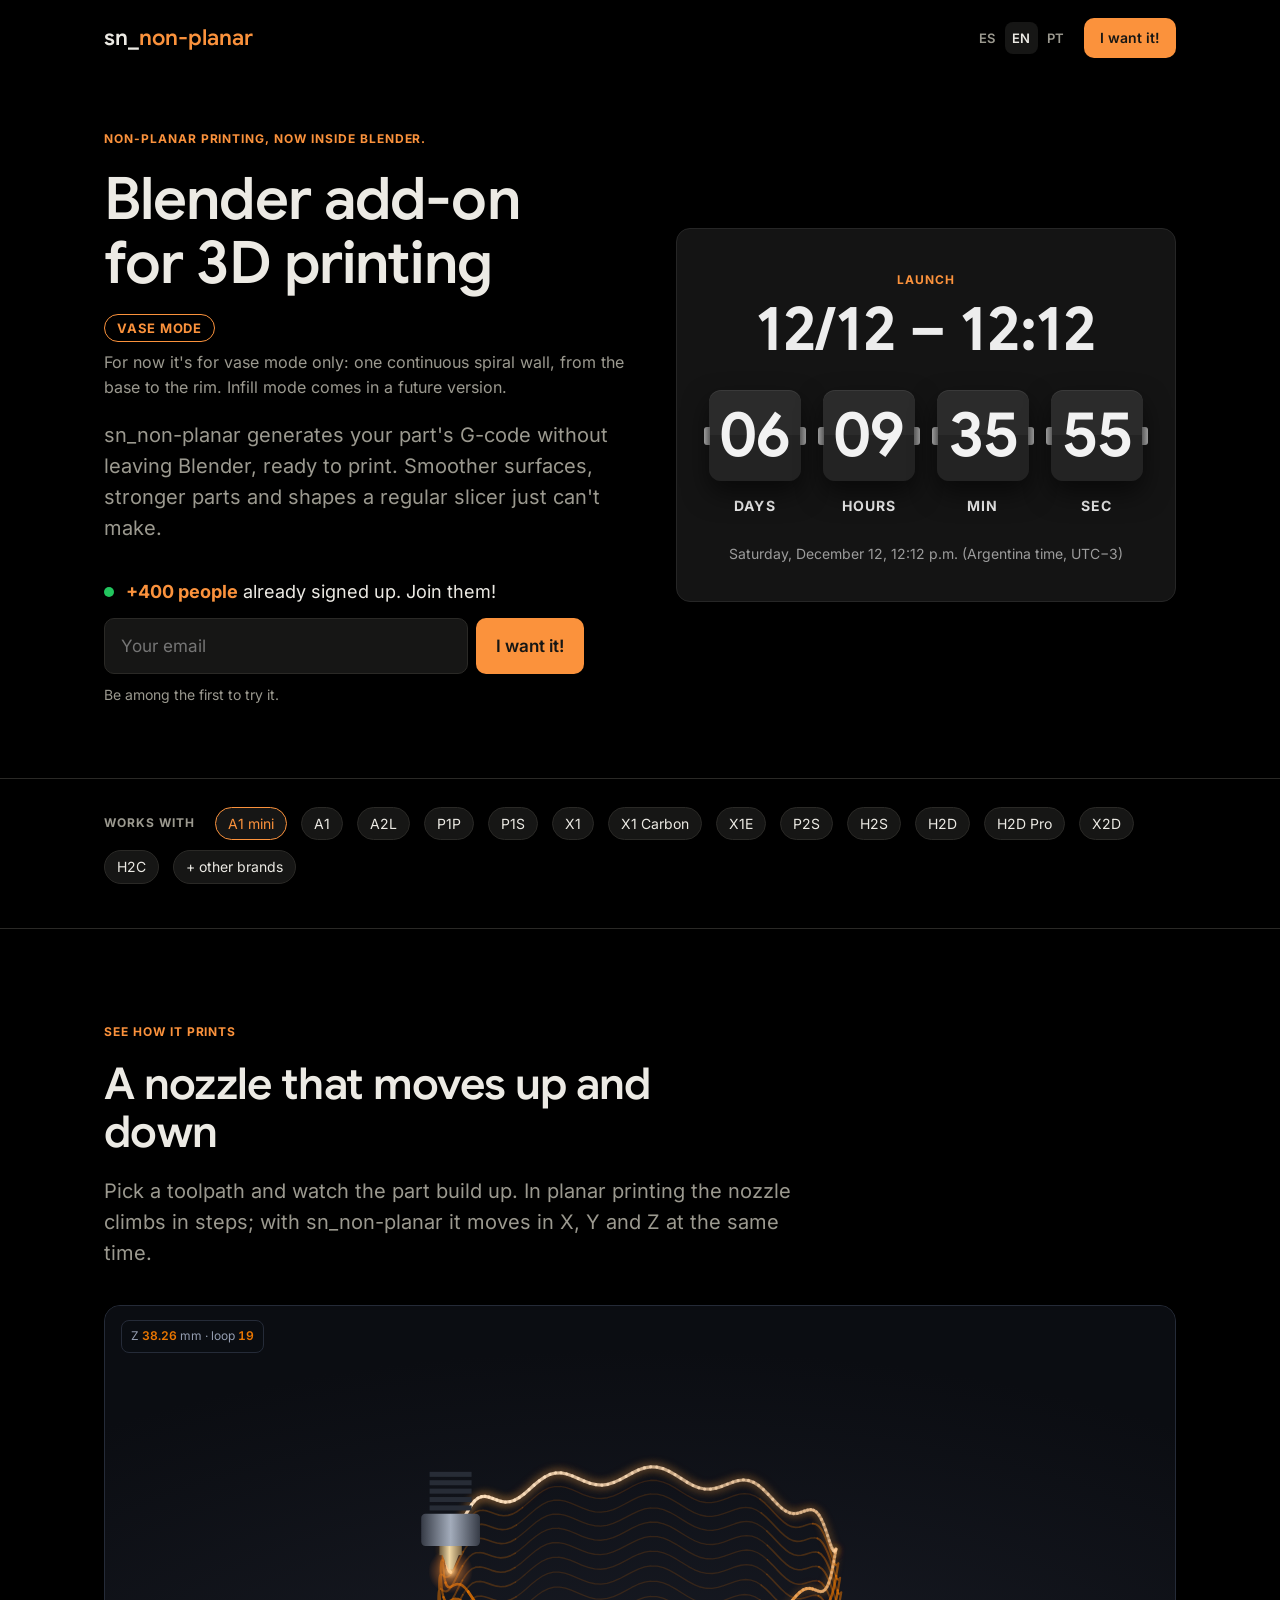
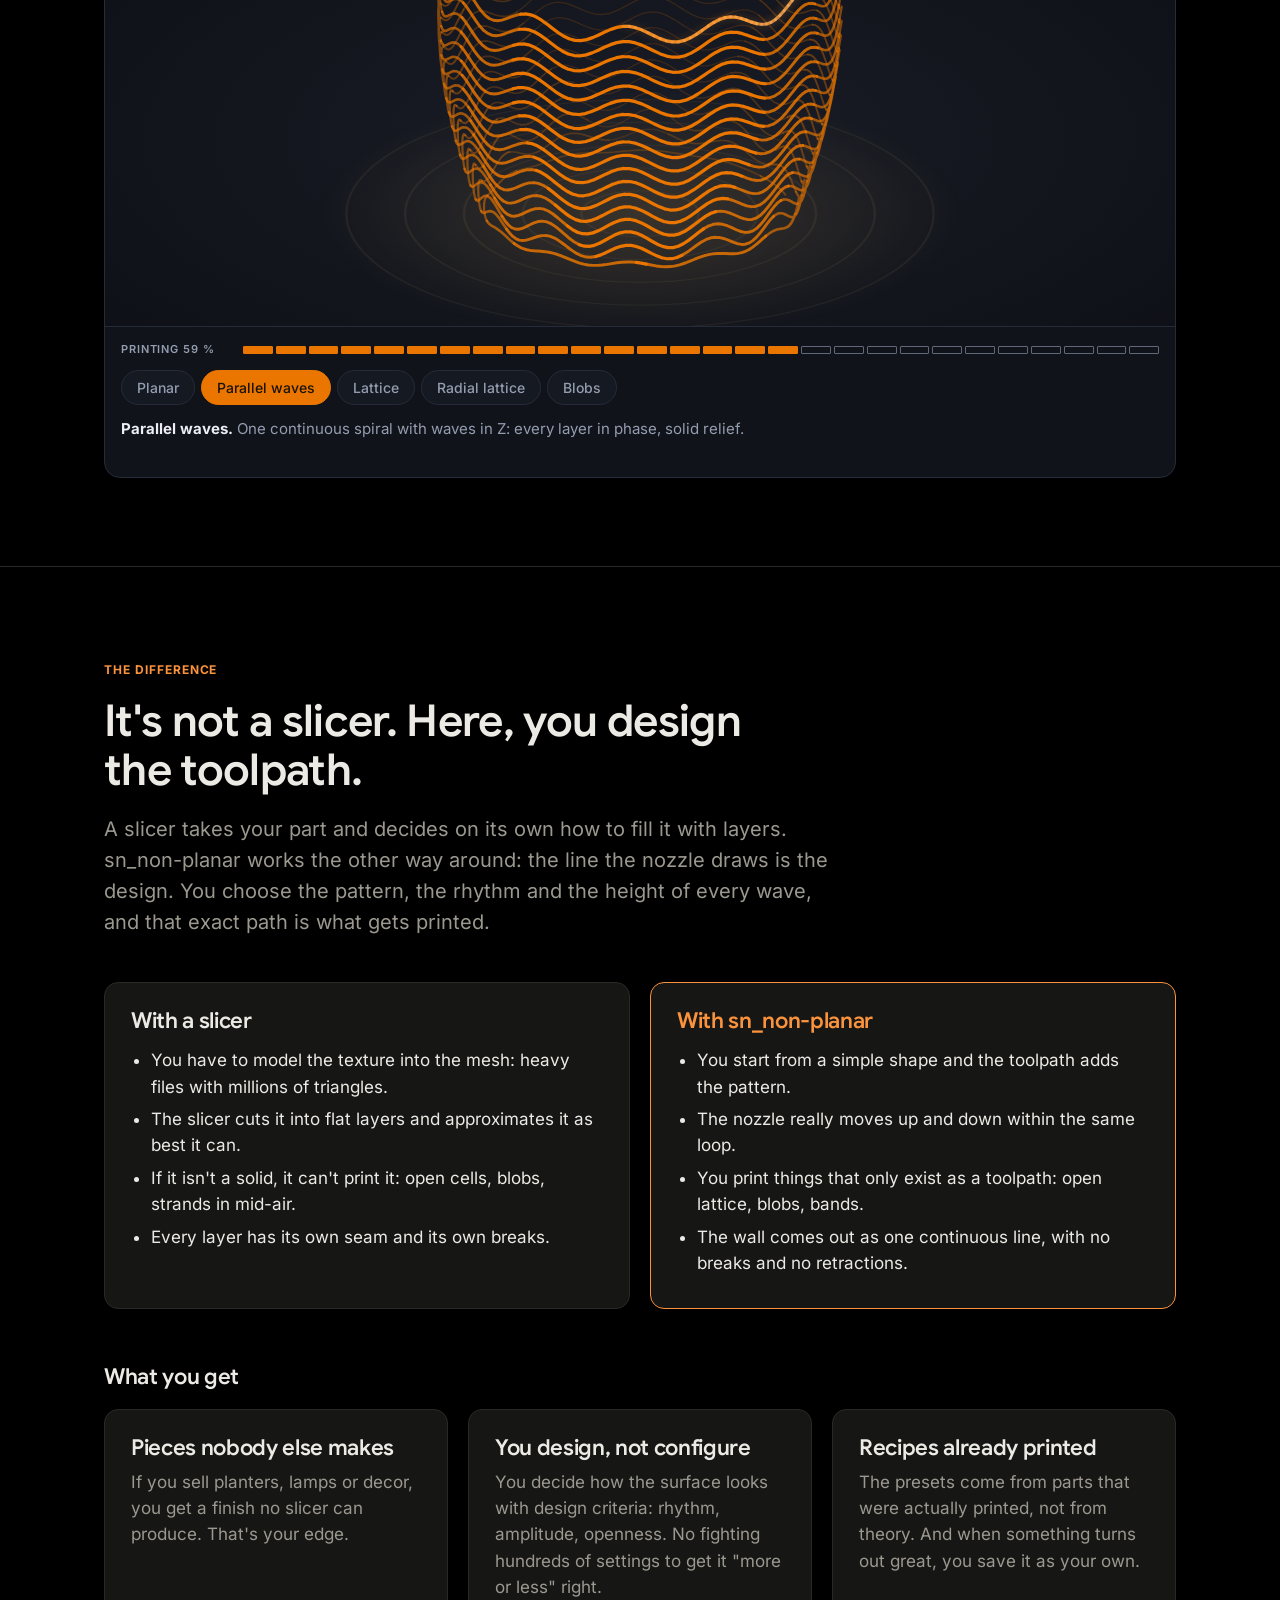
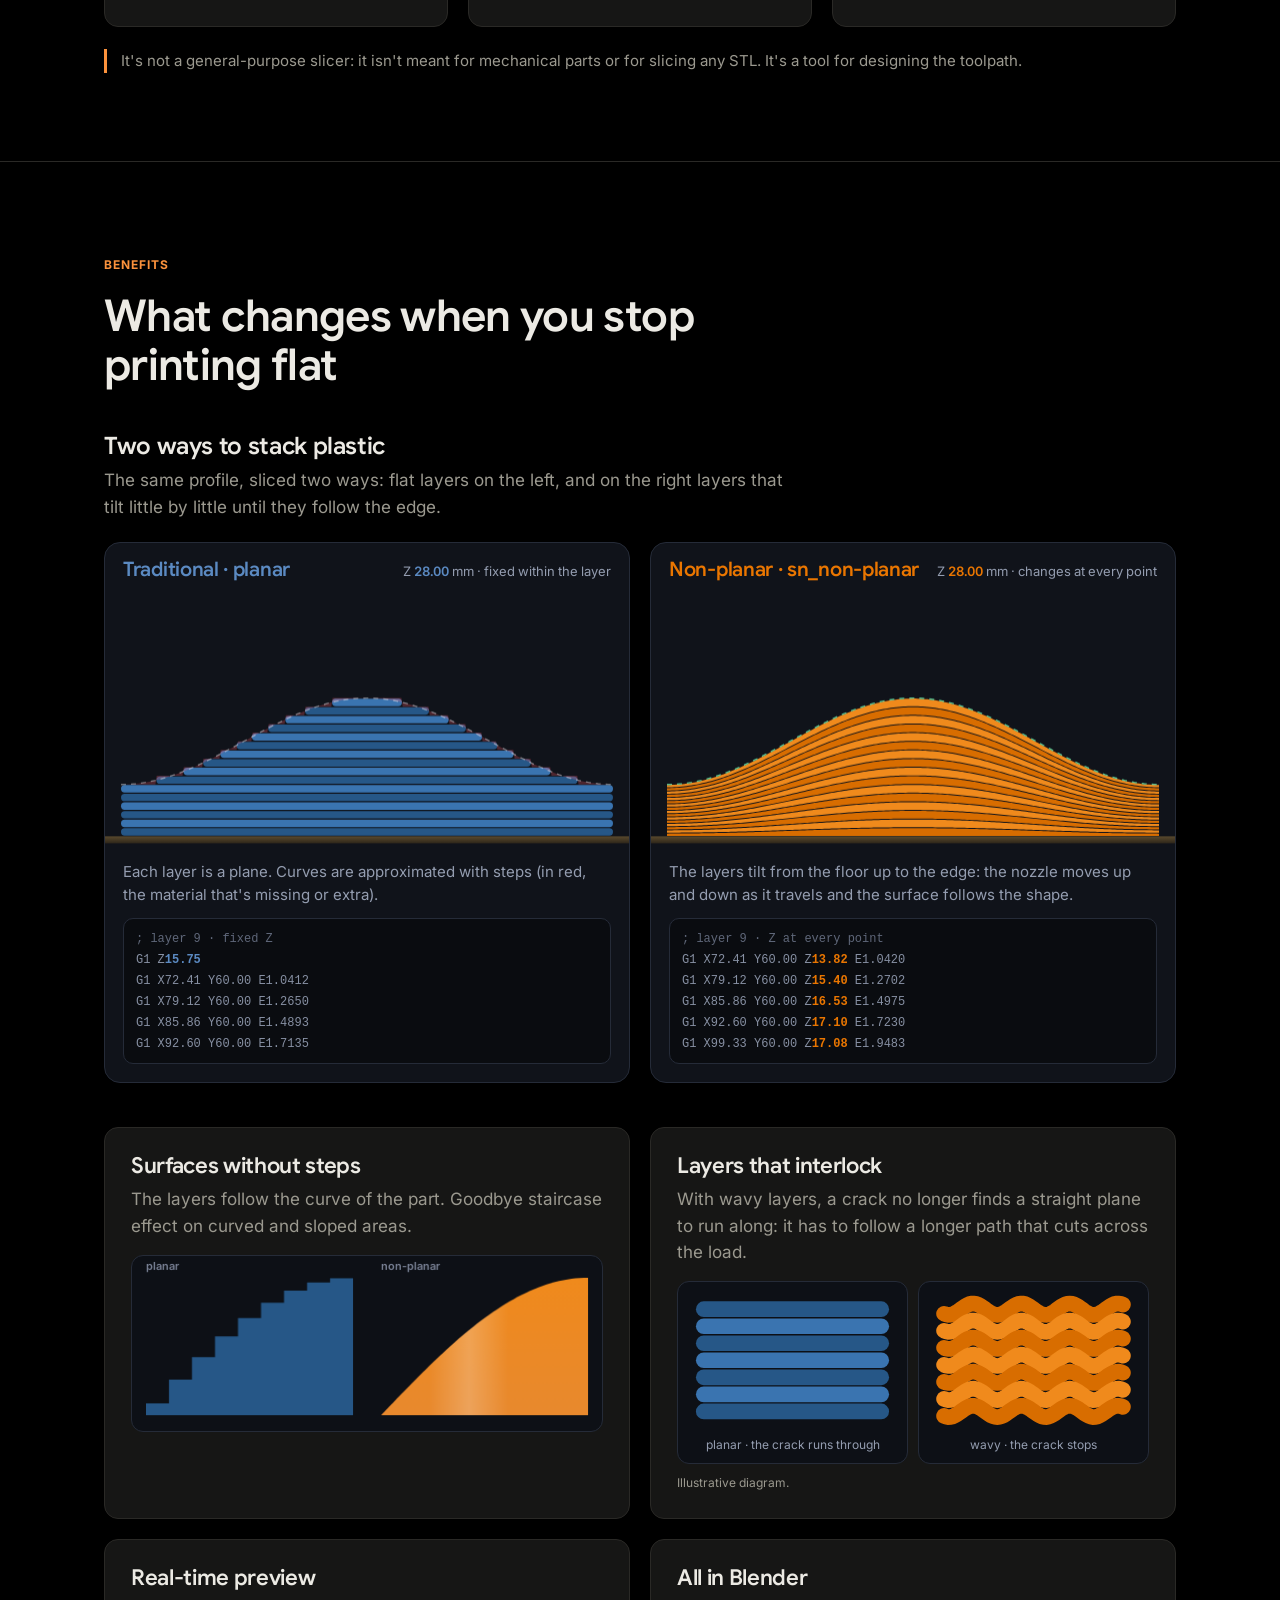
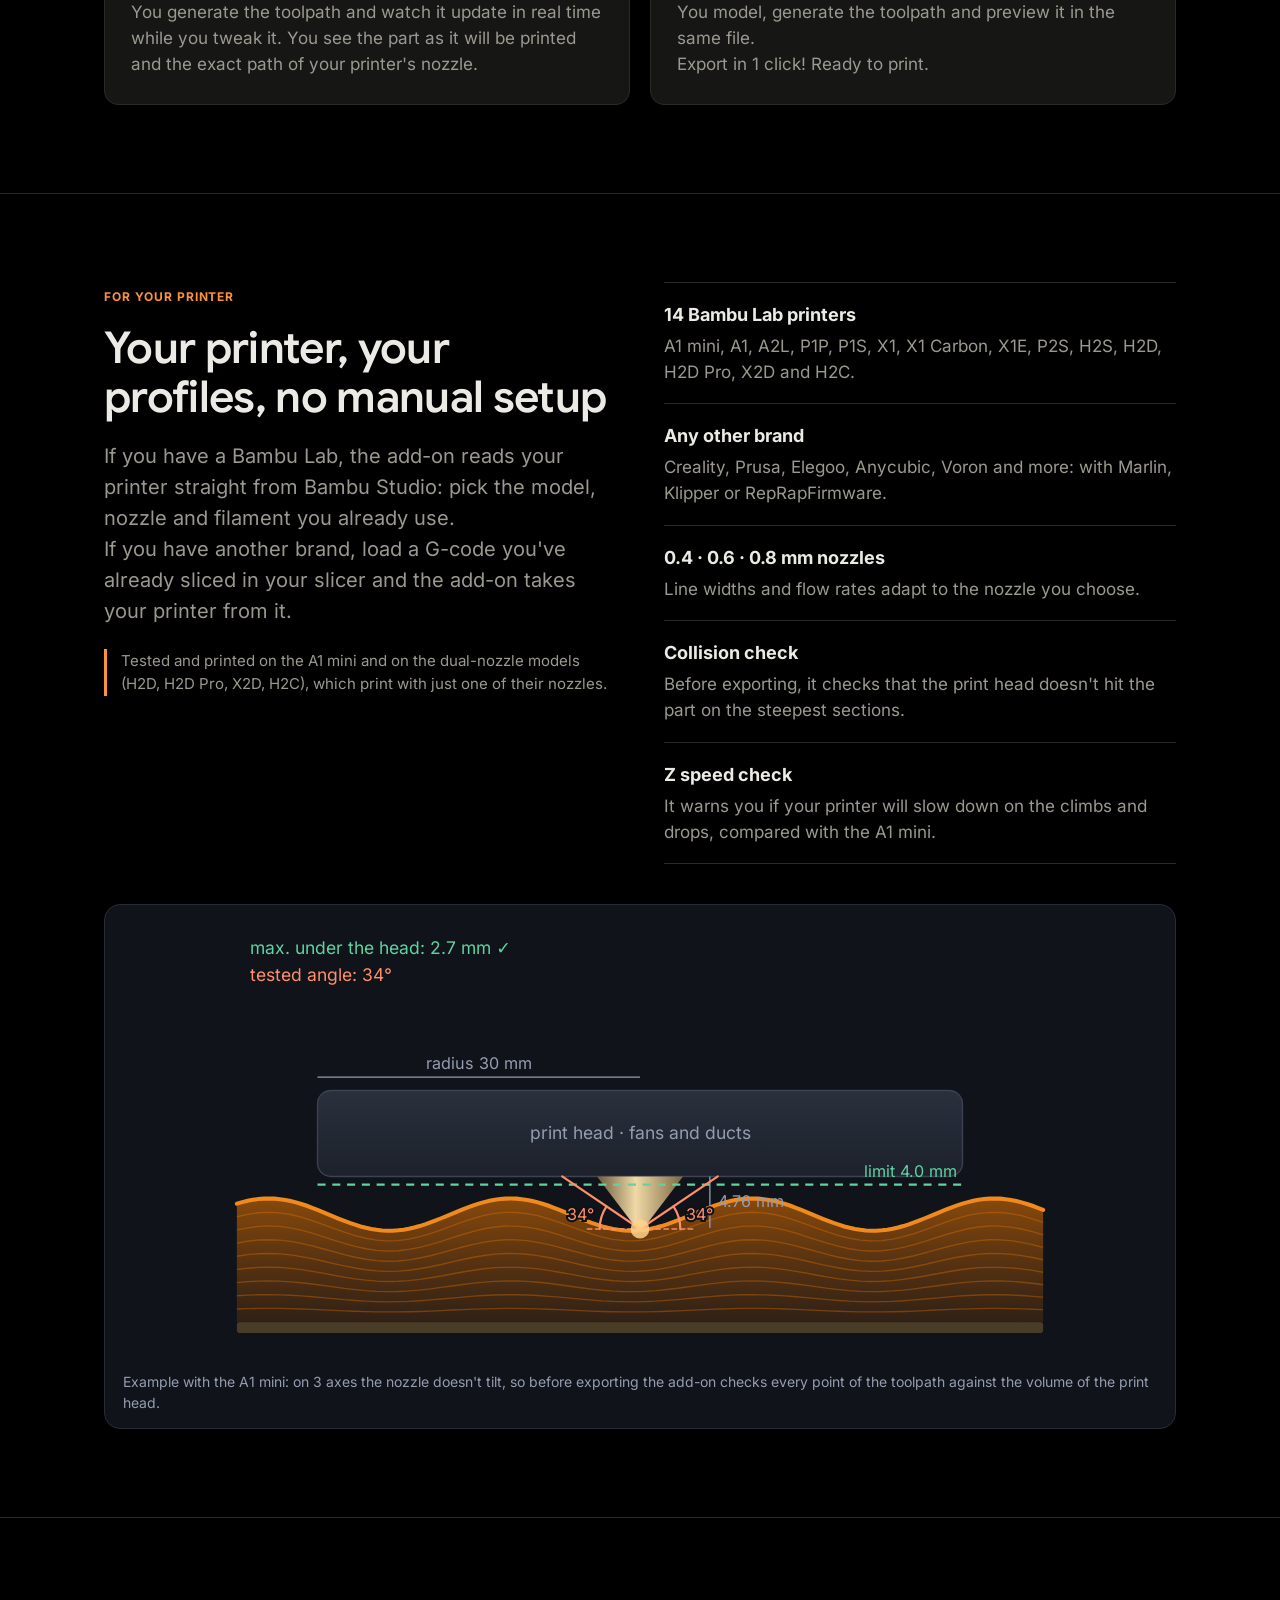
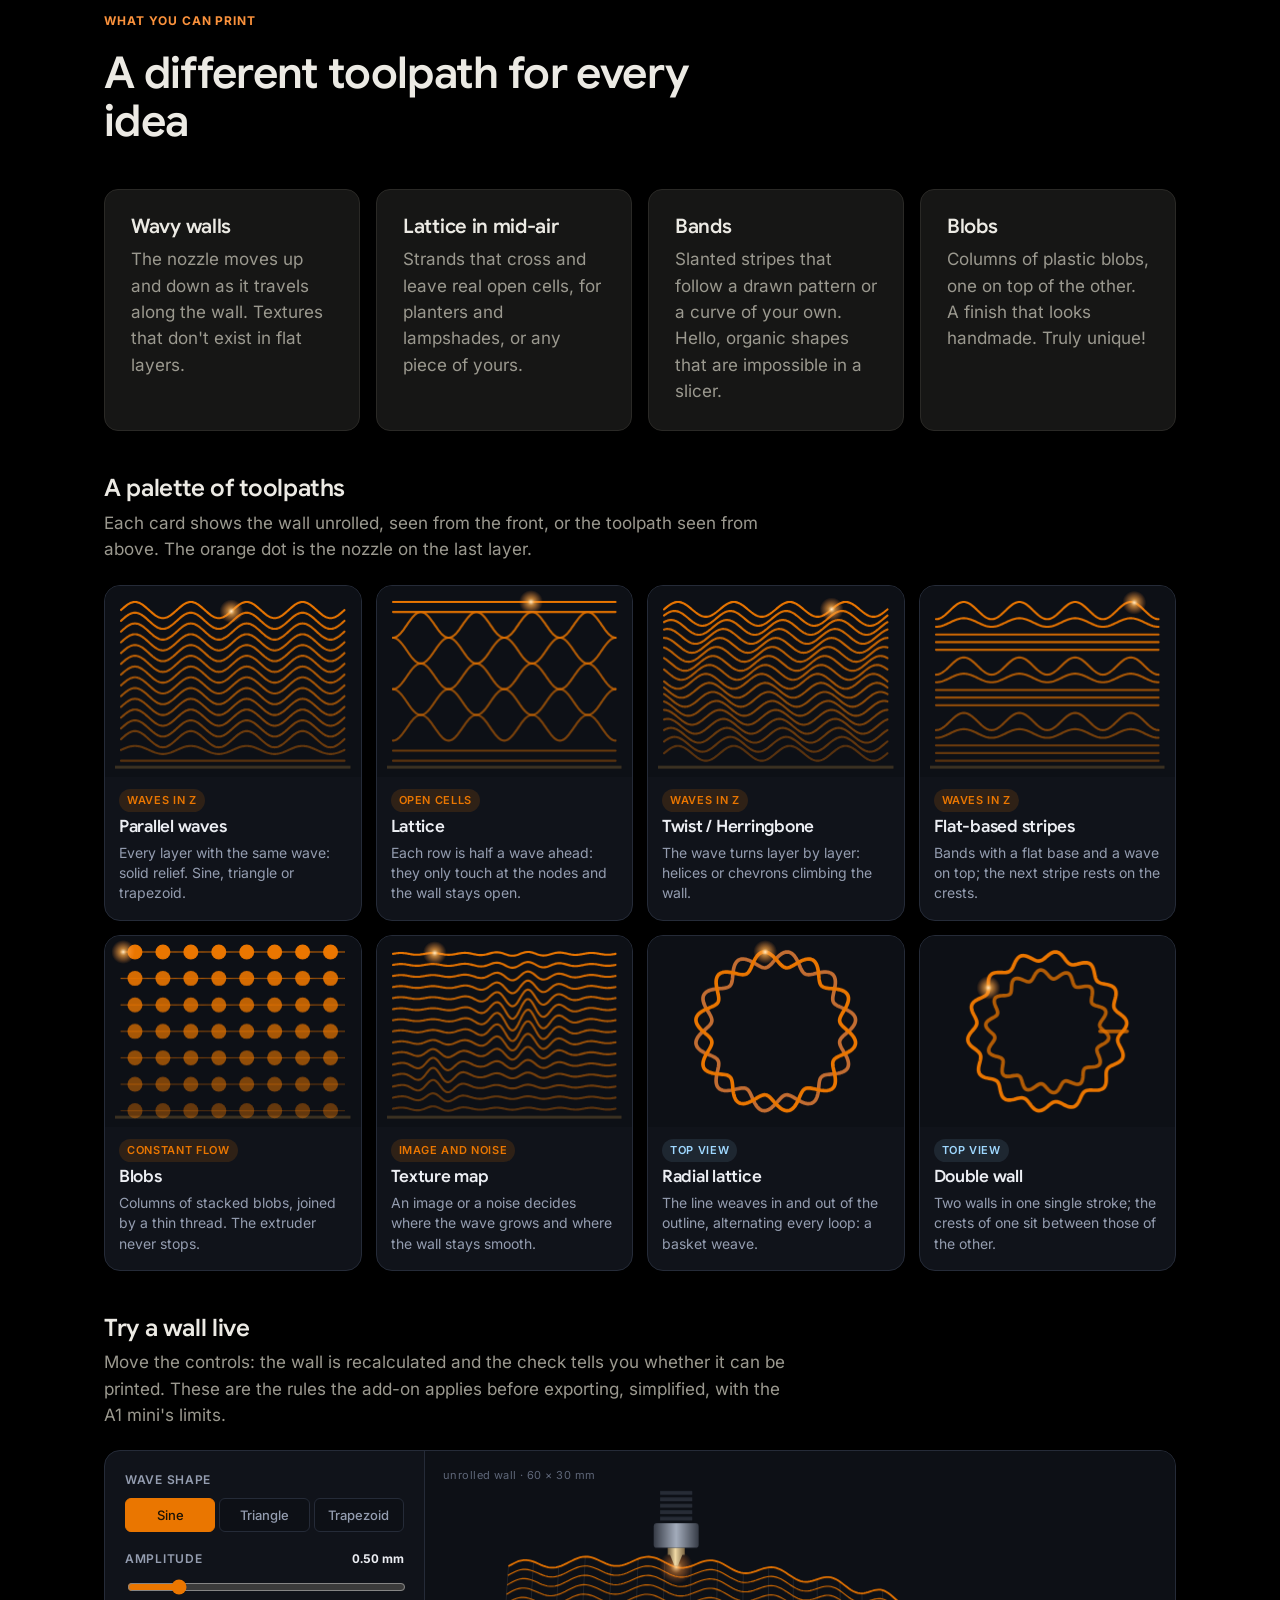
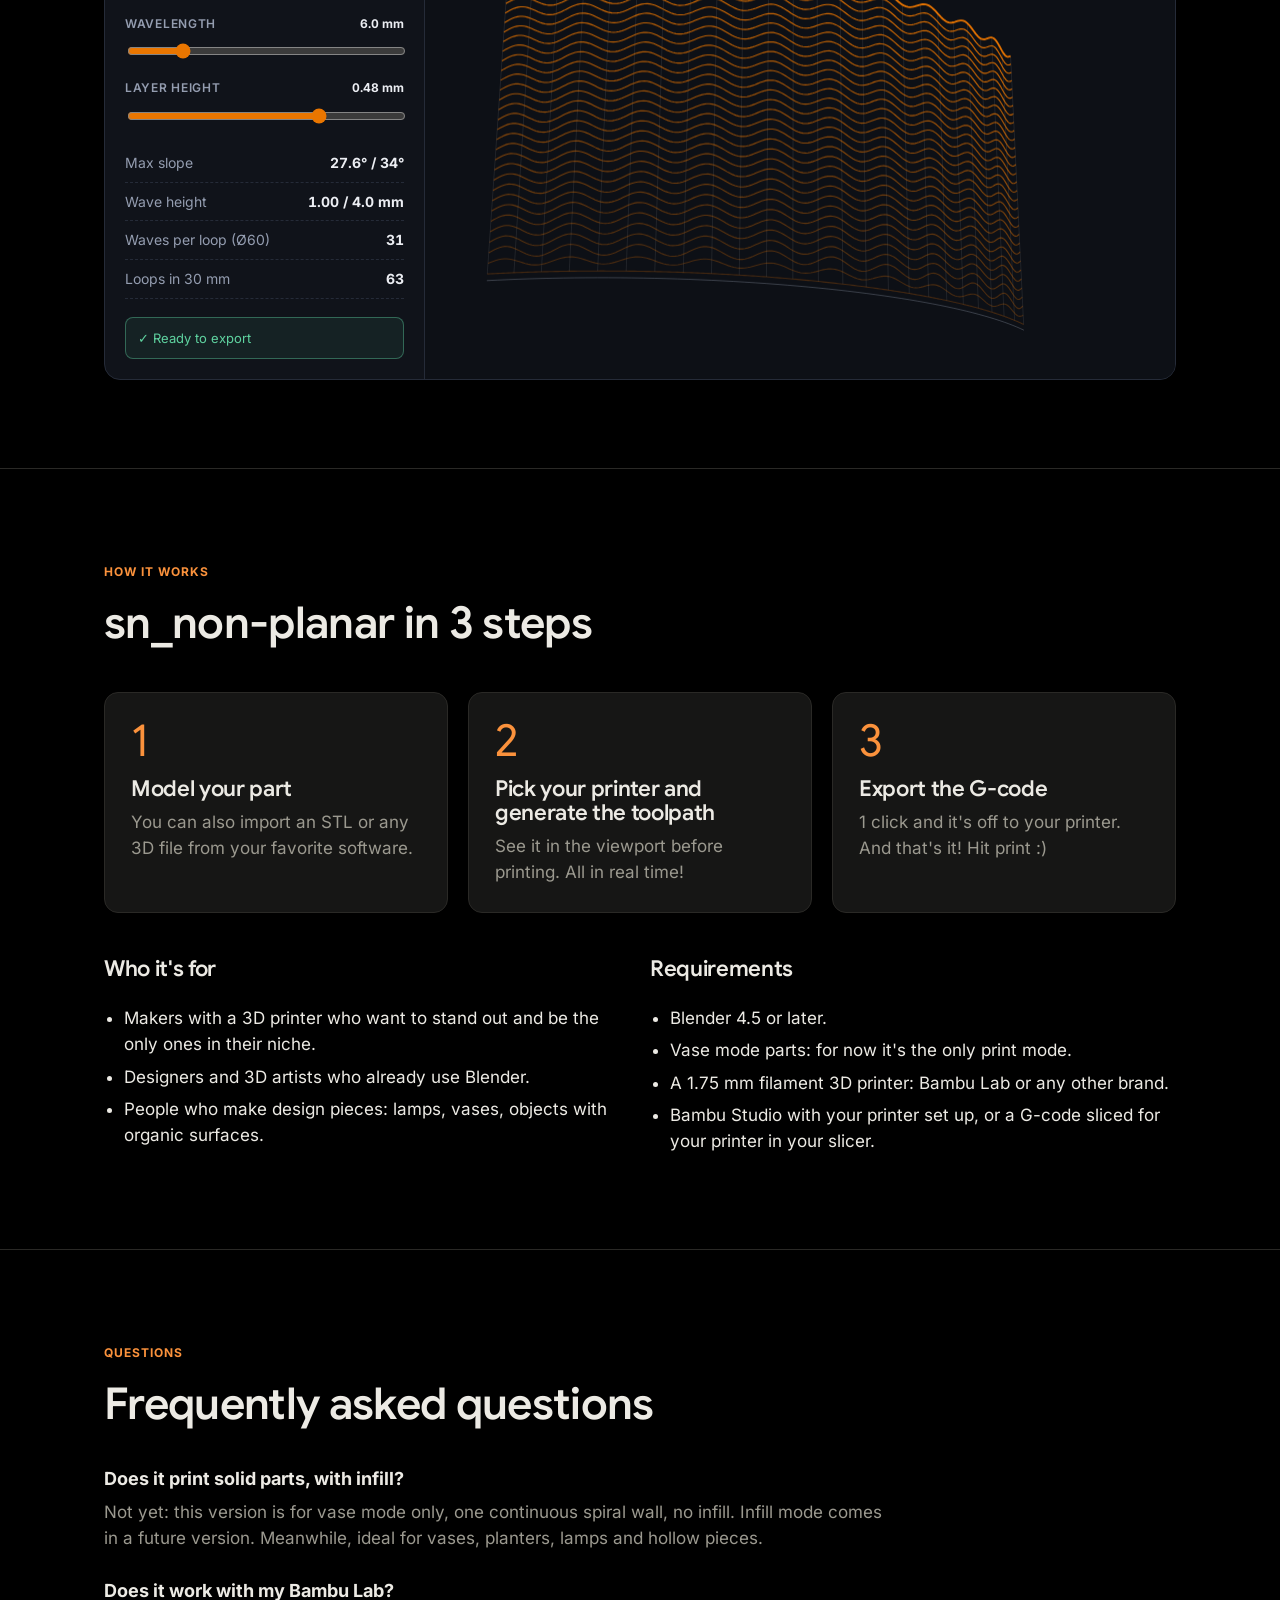
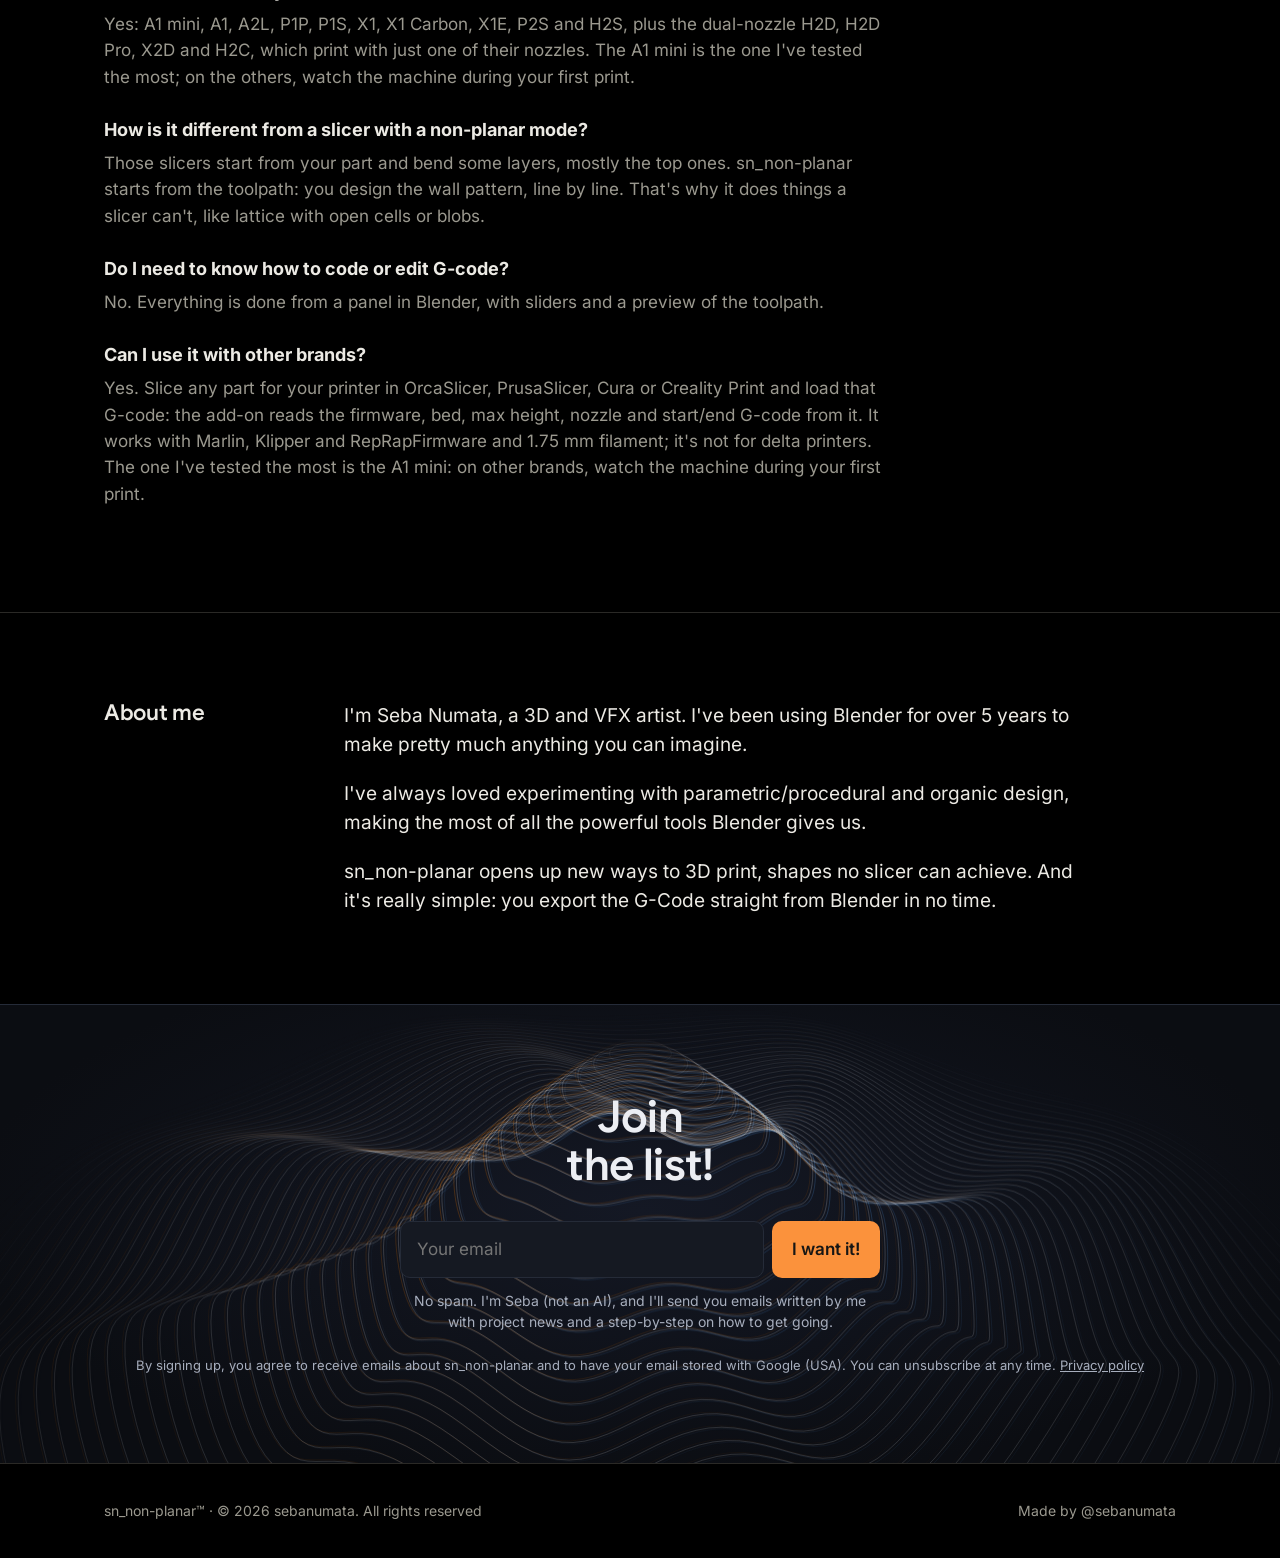
==== commit 8b470da5: "Landing: black background, always dark (es/en/pt) Co-Authored-By: Claude Opus 5.5 <noreply@anthropic" ====
--- a/en/index.html
+++ b/en/index.html
@@ -2,8 +2,7 @@
 <html lang="en"><head>
 <meta charset="utf-8">
 <meta name="viewport" content="width=device-width, initial-scale=1, viewport-fit=cover">
-<meta name="theme-color" content="#f4f3ef" media="(prefers-color-scheme: light)">
-<meta name="theme-color" content="#161614" media="(prefers-color-scheme: dark)">
+<meta name="theme-color" content="#000000">
 <meta name="sn-form-url" content="https://script.google.com/macros/s/AKfycbwIcq64hIVE4lu2l_gl42z62fqGqeSXpGKVG5U2dH2cWF48hTusnbHNkU0QBwFKvmm-/exec">
 <link rel="preload" href="../fonts/google-sans-latin-normal.woff2" as="font" type="font/woff2" crossorigin>
 <link rel="preload" href="../fonts/inter-latin-normal.woff2" as="font" type="font/woff2" crossorigin>
@@ -24,12 +23,11 @@
 @font-face{font-family:'Inter';font-style:normal;font-weight:400 700;font-display:swap;src:url(../fonts/inter-latin-ext-normal.woff2) format('woff2');unicode-range:U+0100-02BA, U+02BD-02C5, U+02C7-02CC, U+02CE-02D7, U+02DD-02FF, U+0304, U+0308, U+0329, U+1D00-1DBF, U+1E00-1E9F, U+1EF2-1EFF, U+2020, U+20A0-20AB, U+20AD-20C4, U+2113, U+2C60-2C7F, U+A720-A7FF}
 @font-face{font-family:'Inter';font-style:normal;font-weight:400 700;font-display:swap;src:url(../fonts/inter-latin-normal.woff2) format('woff2');unicode-range:U+0000-00FF, U+0131, U+0152-0153, U+02BB-02BC, U+02C6, U+02DA, U+02DC, U+0304, U+0308, U+0329, U+2000-206F, U+20AC, U+2122, U+2191, U+2193, U+2212, U+2215, U+FEFF, U+FFFD}
 :root{
-  --bg:#f4f3ef; --card:#fff; --ink:#1d1d1b; --mut:#6b6a64; --line:#dedcd4; --acc:#c2410c; --acc-ink:#fff;
+  /* siempre oscuro, fondo negro (también si el celular está en modo claro) */
+  color-scheme:dark;
+  --bg:#000; --card:#161615; --ink:#eceae4; --mut:#9b998f; --line:#2a2926; --acc:#fb923c; --acc-ink:#161614;
   --serif:"Google Sans",system-ui,-apple-system,"Segoe UI",sans-serif;
   --sans:"Inter",system-ui,-apple-system,"Segoe UI",sans-serif;
-}
-@media (prefers-color-scheme:dark){
-  :root{--bg:#161614; --card:#21211e; --ink:#eceae4; --mut:#9b998f; --line:#34332e; --acc:#fb923c; --acc-ink:#161614}
 }
 *{box-sizing:border-box}
 html{scroll-behavior:smooth}
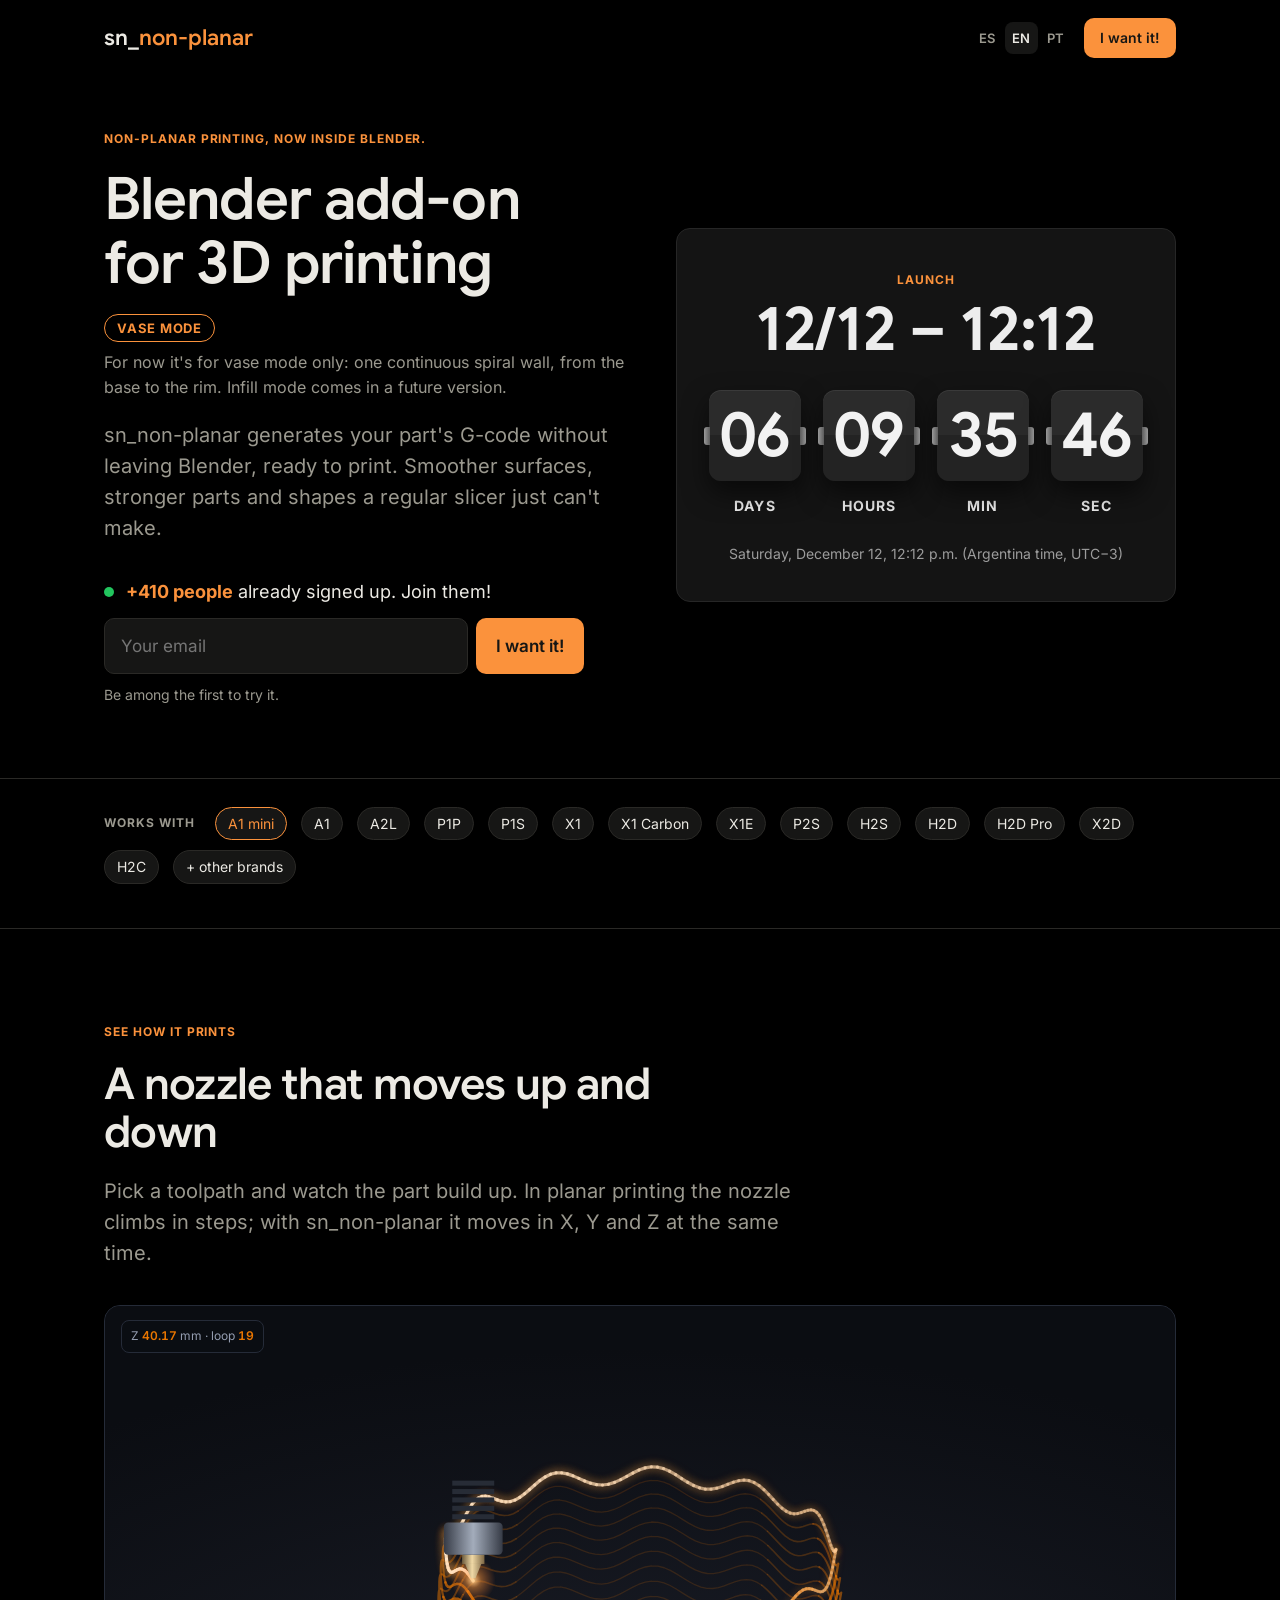
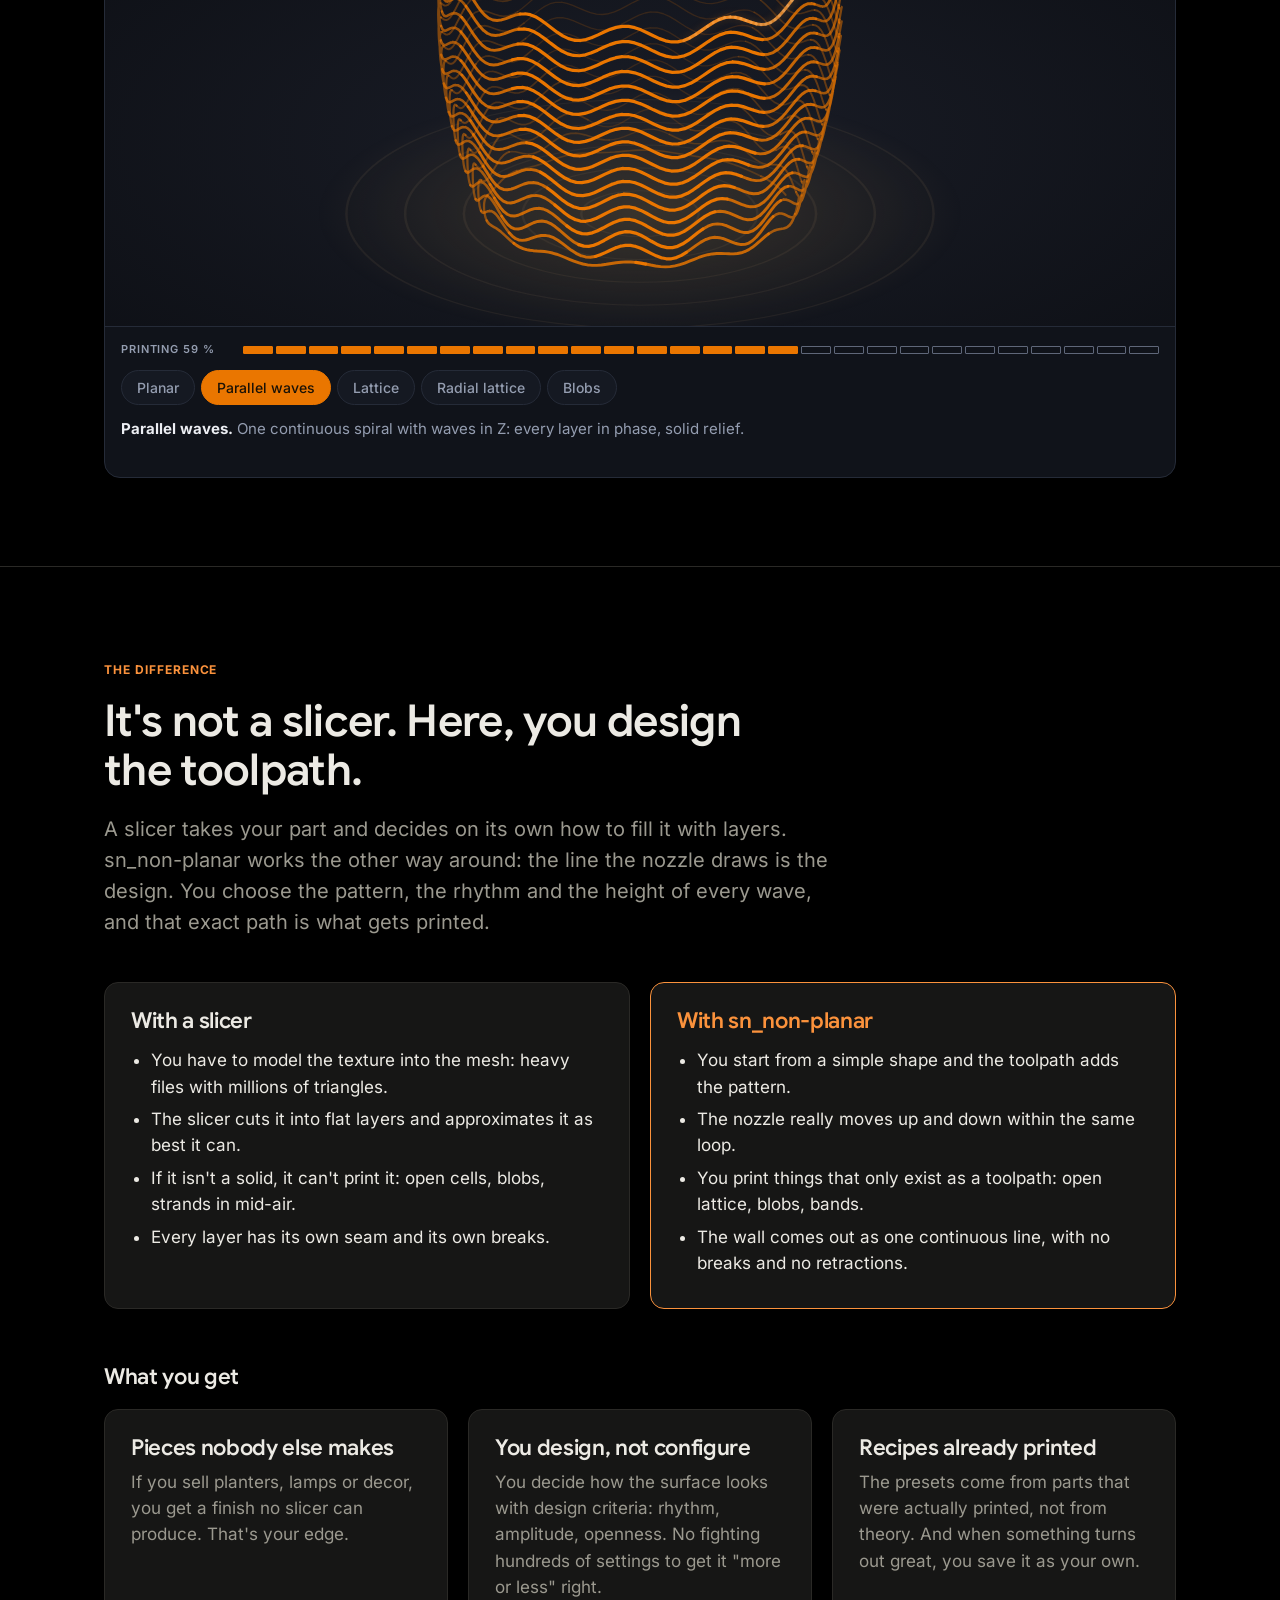
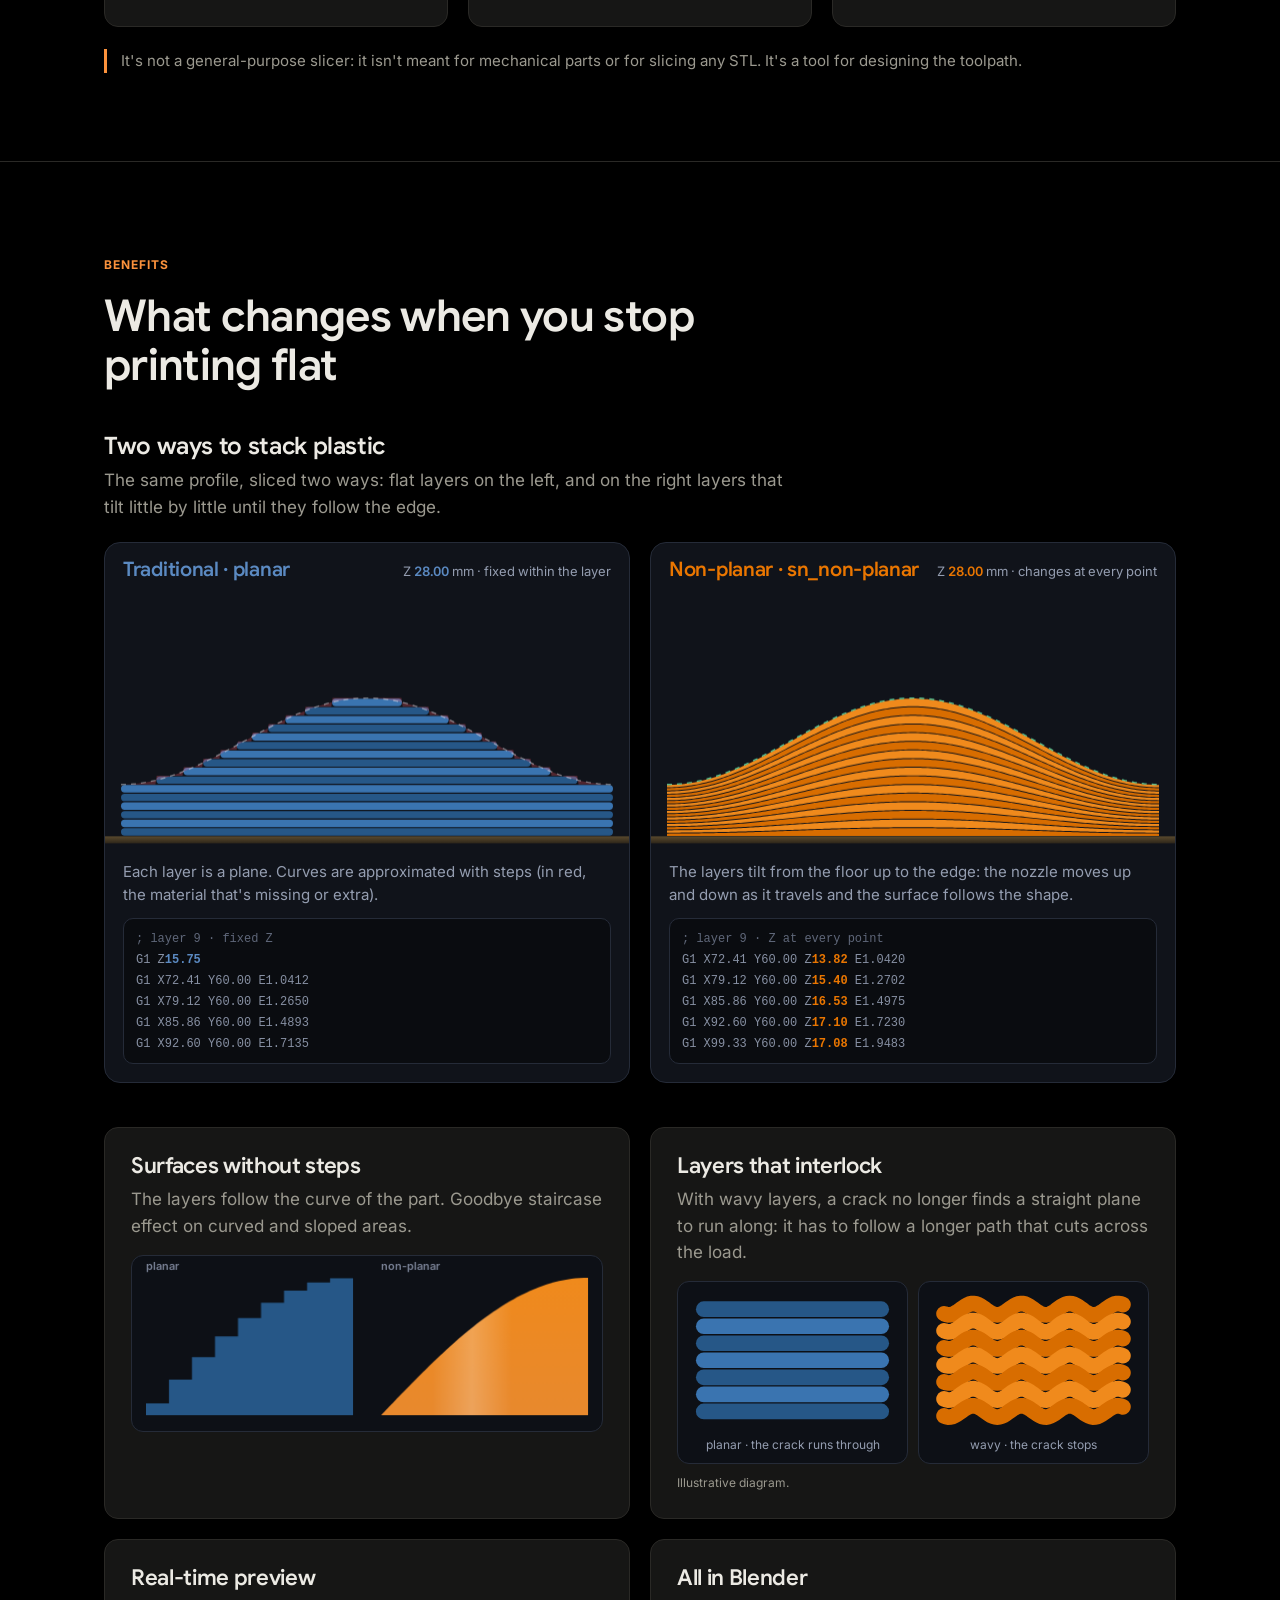
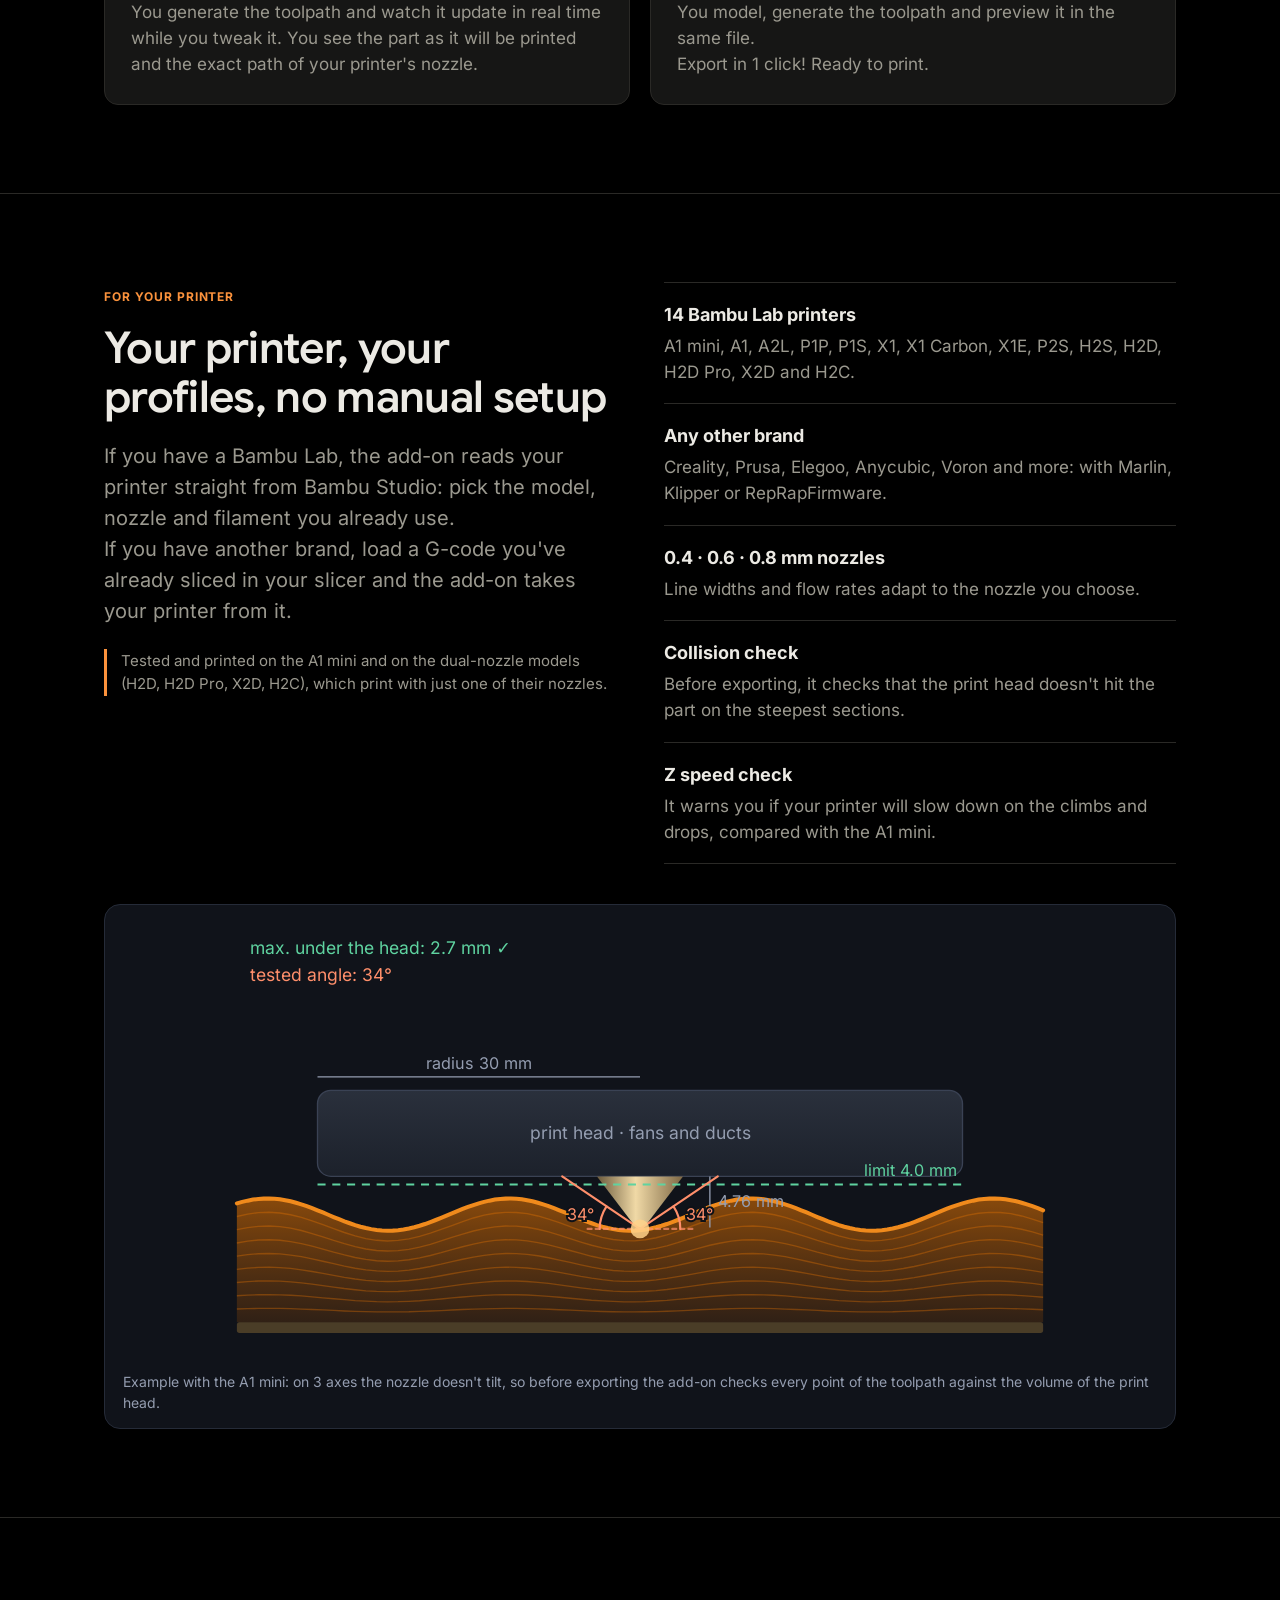
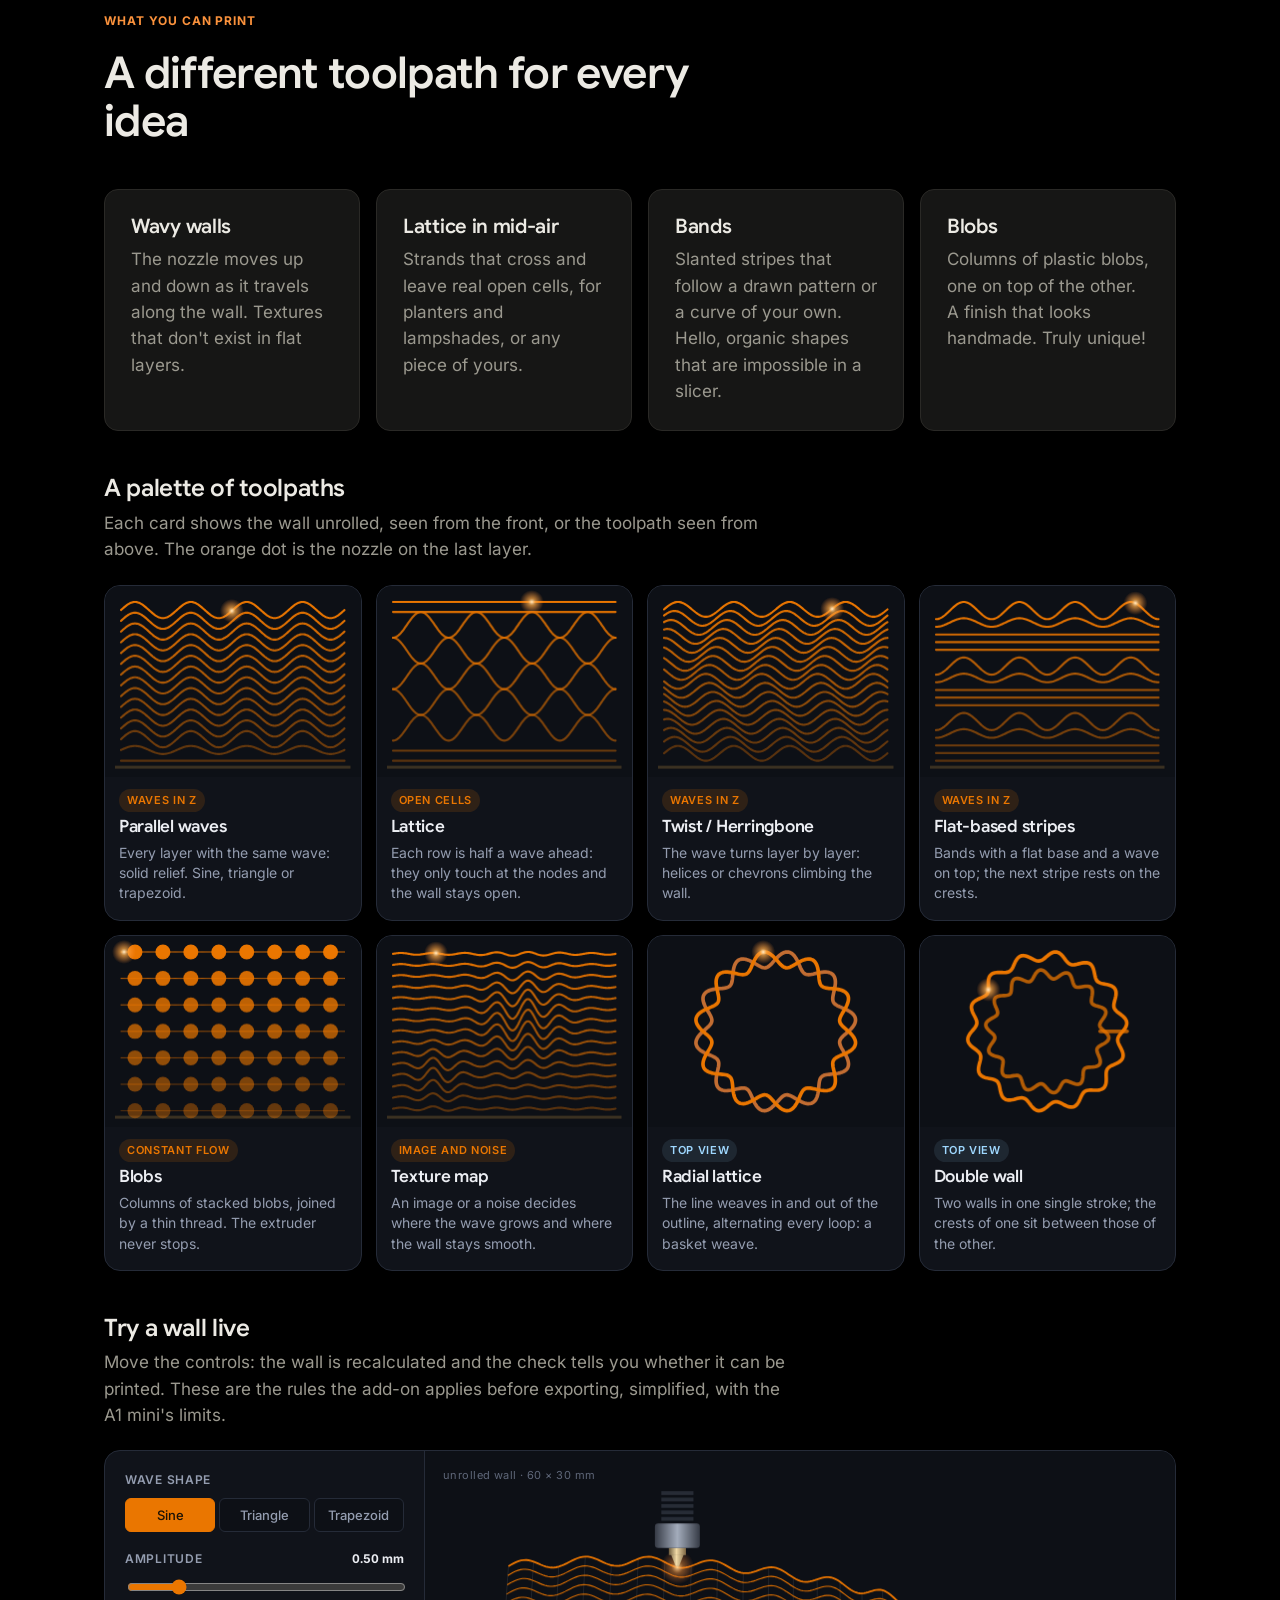
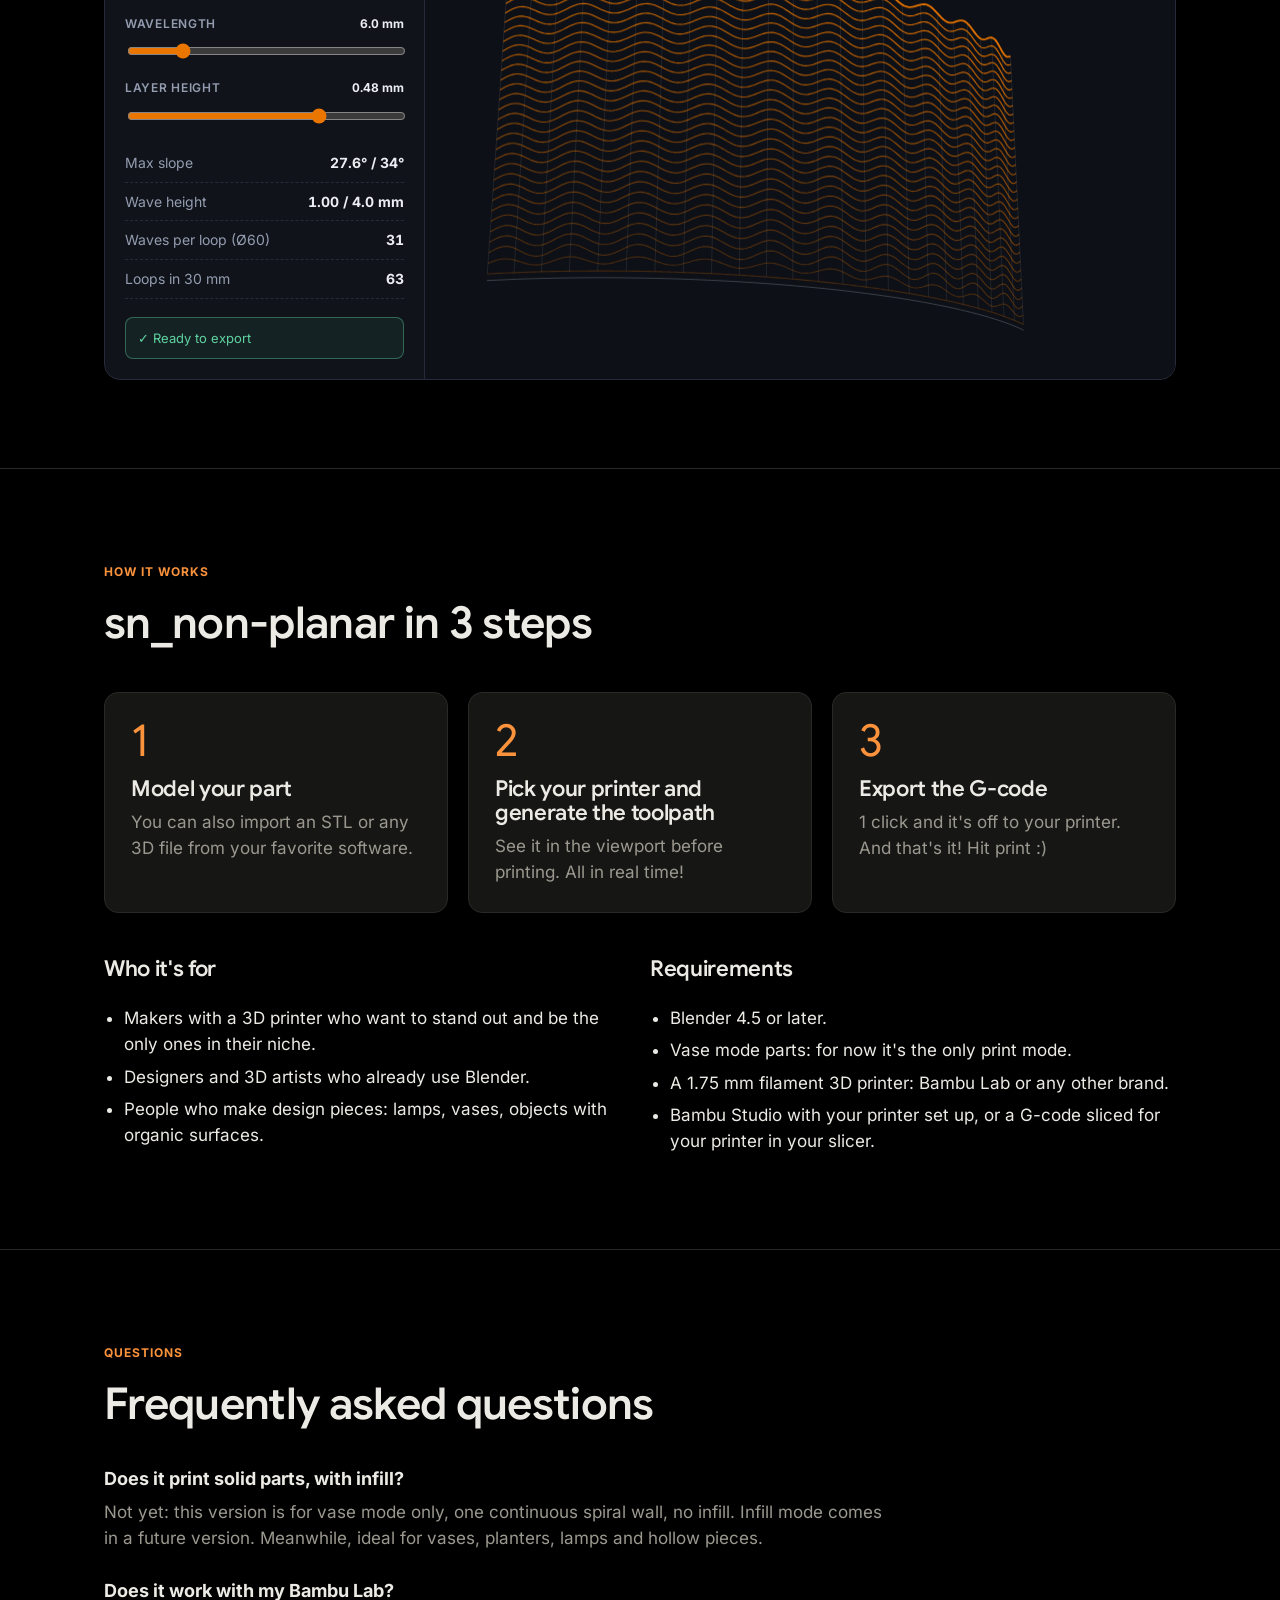
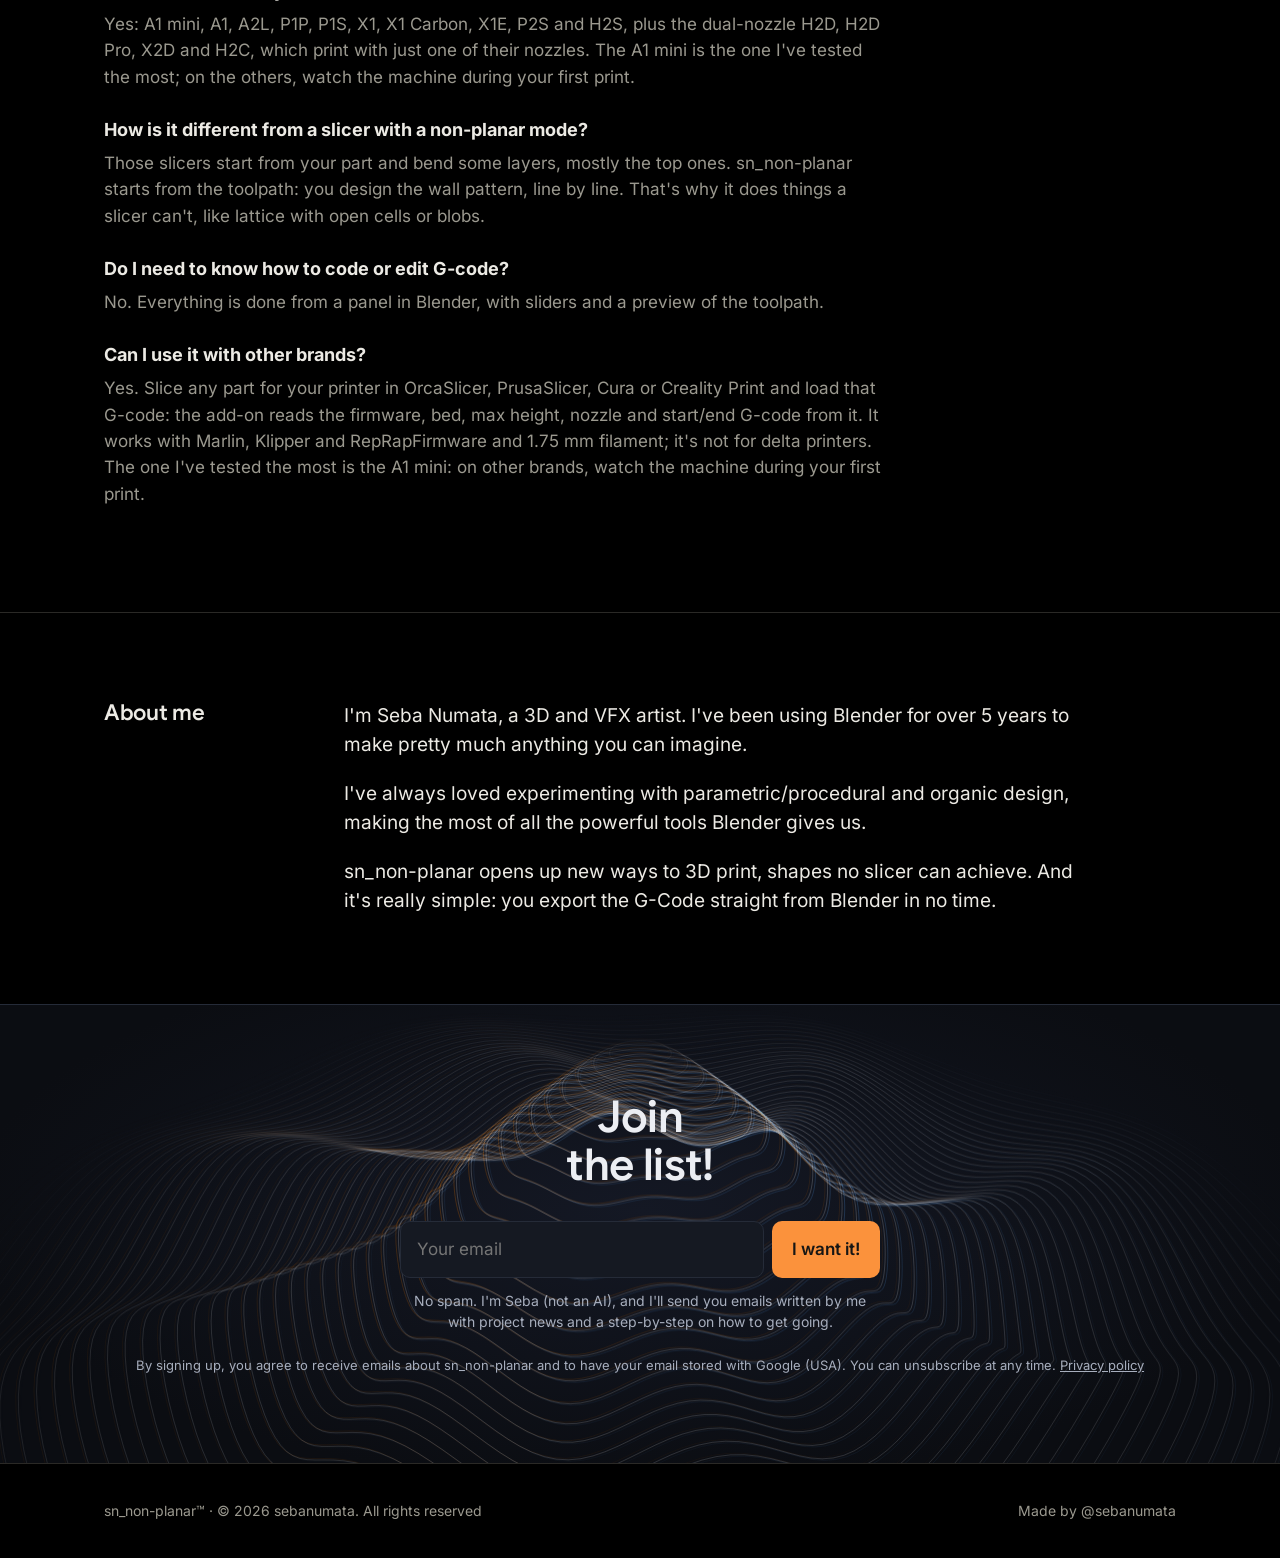
==== commit 7c0c1052: "Landing: counter +410 (es/en/pt) Co-Authored-By: Claude Opus 5.5 <noreply@anthropic.com>" ====
--- a/en/index.html
+++ b/en/index.html
@@ -421,7 +421,7 @@
       <h1 class="hero-h1"><span>Blender add-on</span> <span class="nw">for 3D printing</span></h1>
       <p class="vmode"><span class="vmode-chip">Vase Mode</span> <span class="vmode-txt">For now it's for vase mode only: one continuous spiral wall, from the base to the rim. Infill mode comes in a future version.</span></p>
       <p class="lead">sn_non-planar generates your part's G-code without leaving Blender, ready to print. Smoother surfaces, stronger parts and shapes a regular slicer just can't make.</p>
-      <p class="social"><span class="social-dot" aria-hidden="true"></span><span><b>+400 people</b> already signed up. Join them!</span></p>
+      <p class="social"><span class="social-dot" aria-hidden="true"></span><span><b>+410 people</b> already signed up. Join them!</span></p>
       <form class="join" data-sn-form="" data-origen="landing-arriba">
         <input type="email" name="email" required="" placeholder="Your email">
         <input type="text" name="sitio_web" class="hp" tabindex="-1" autocomplete="off" aria-hidden="true">
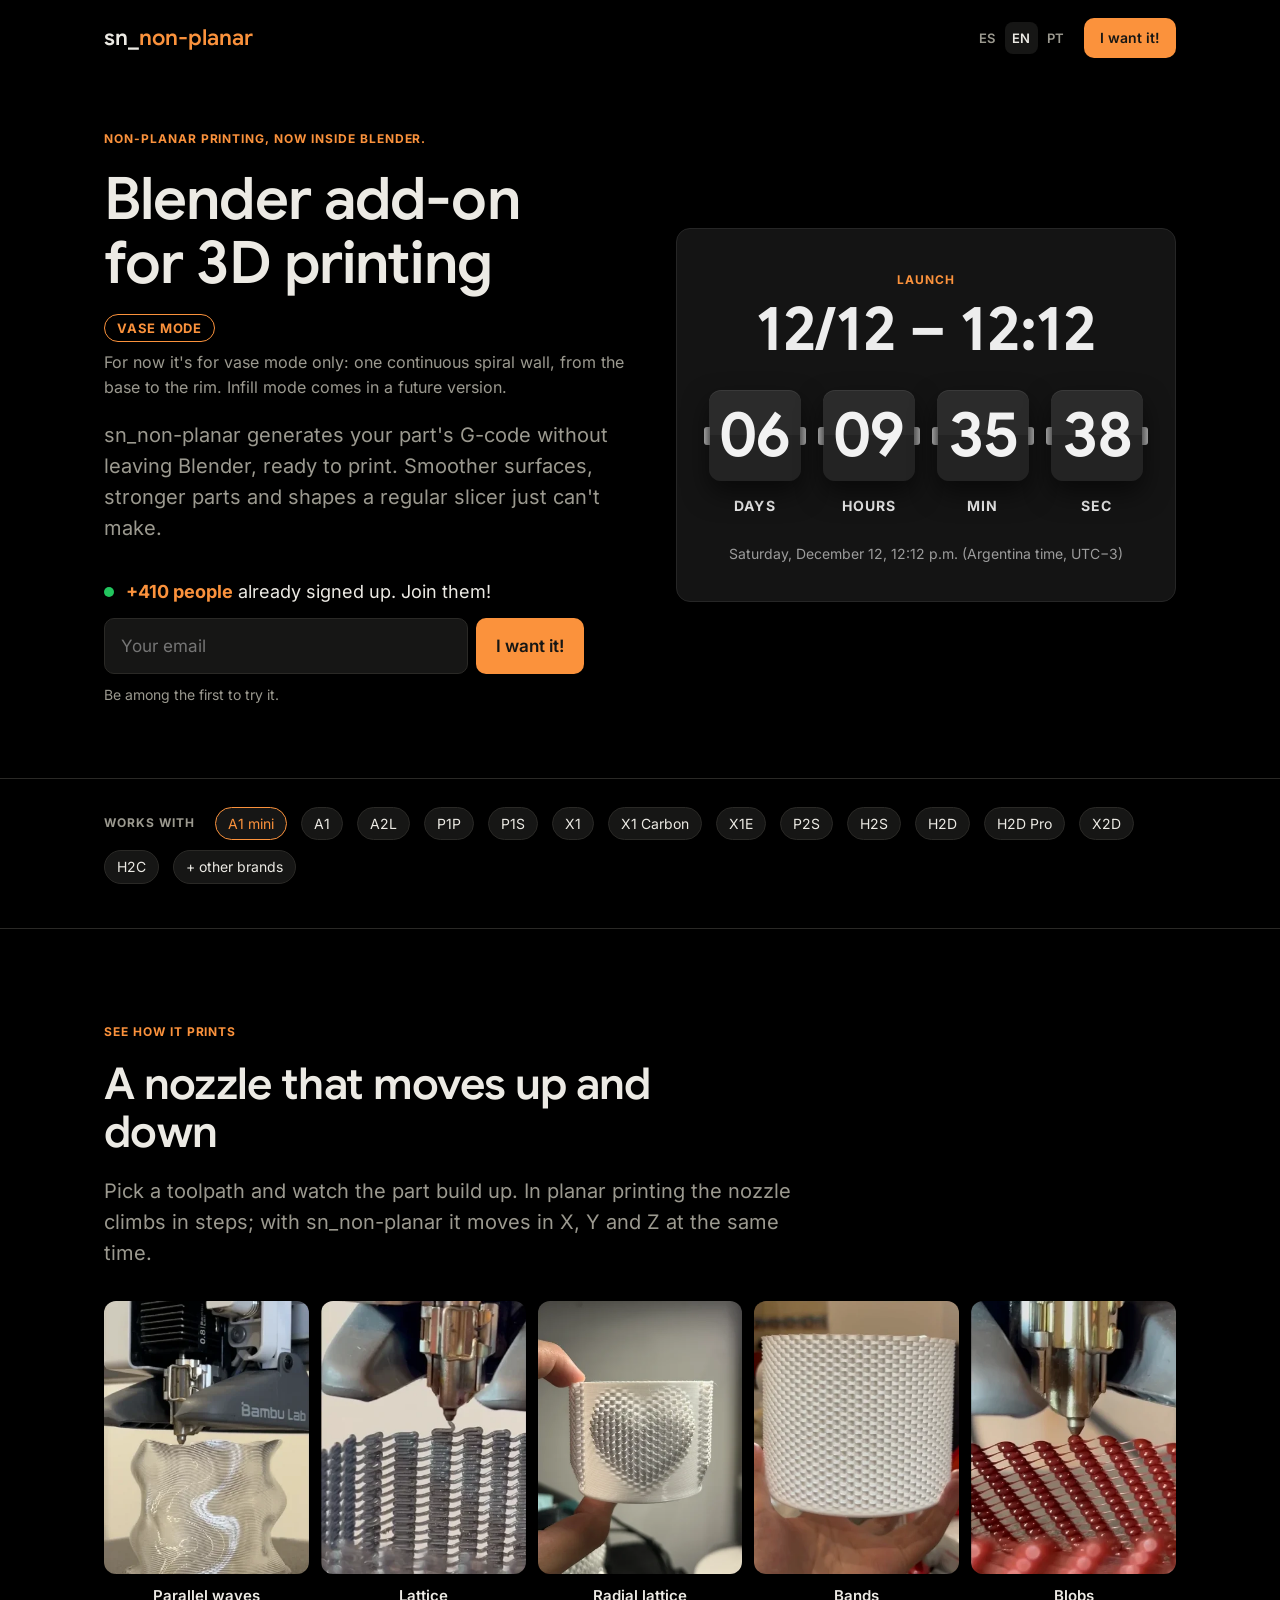
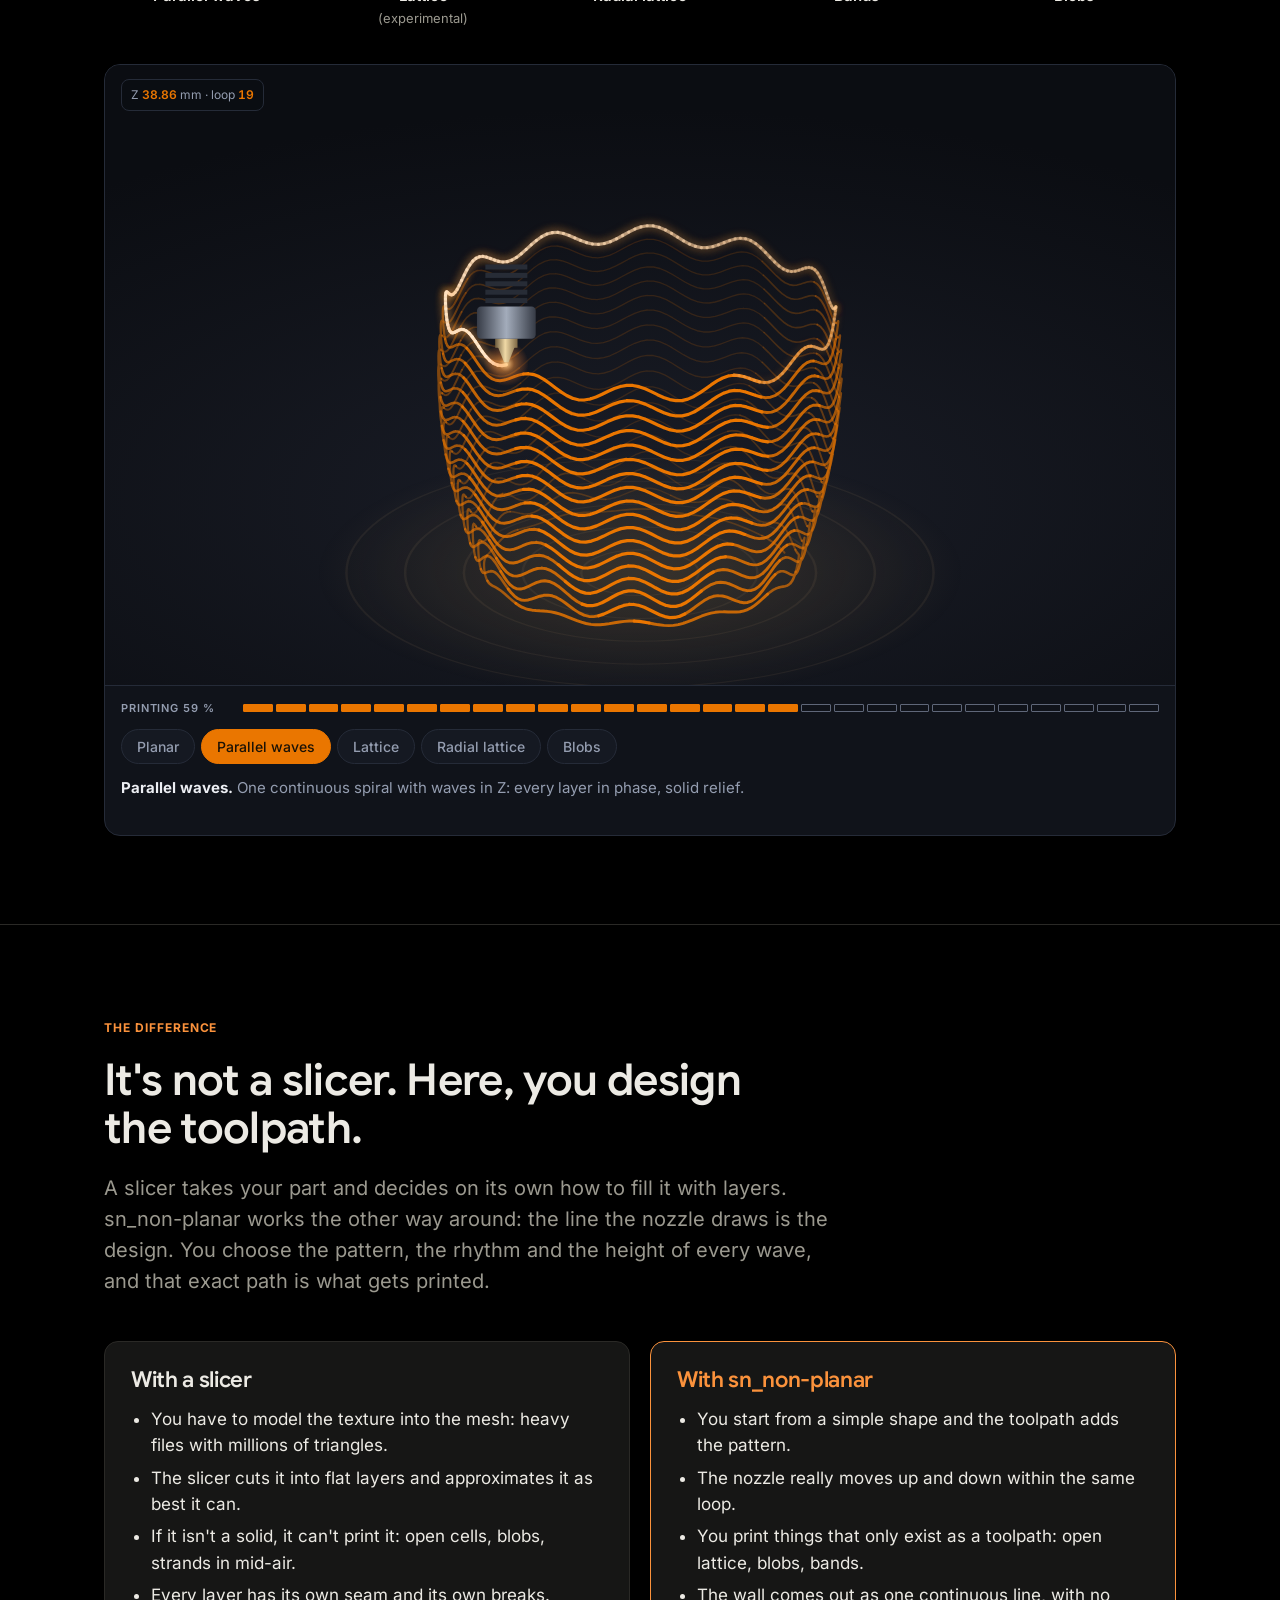
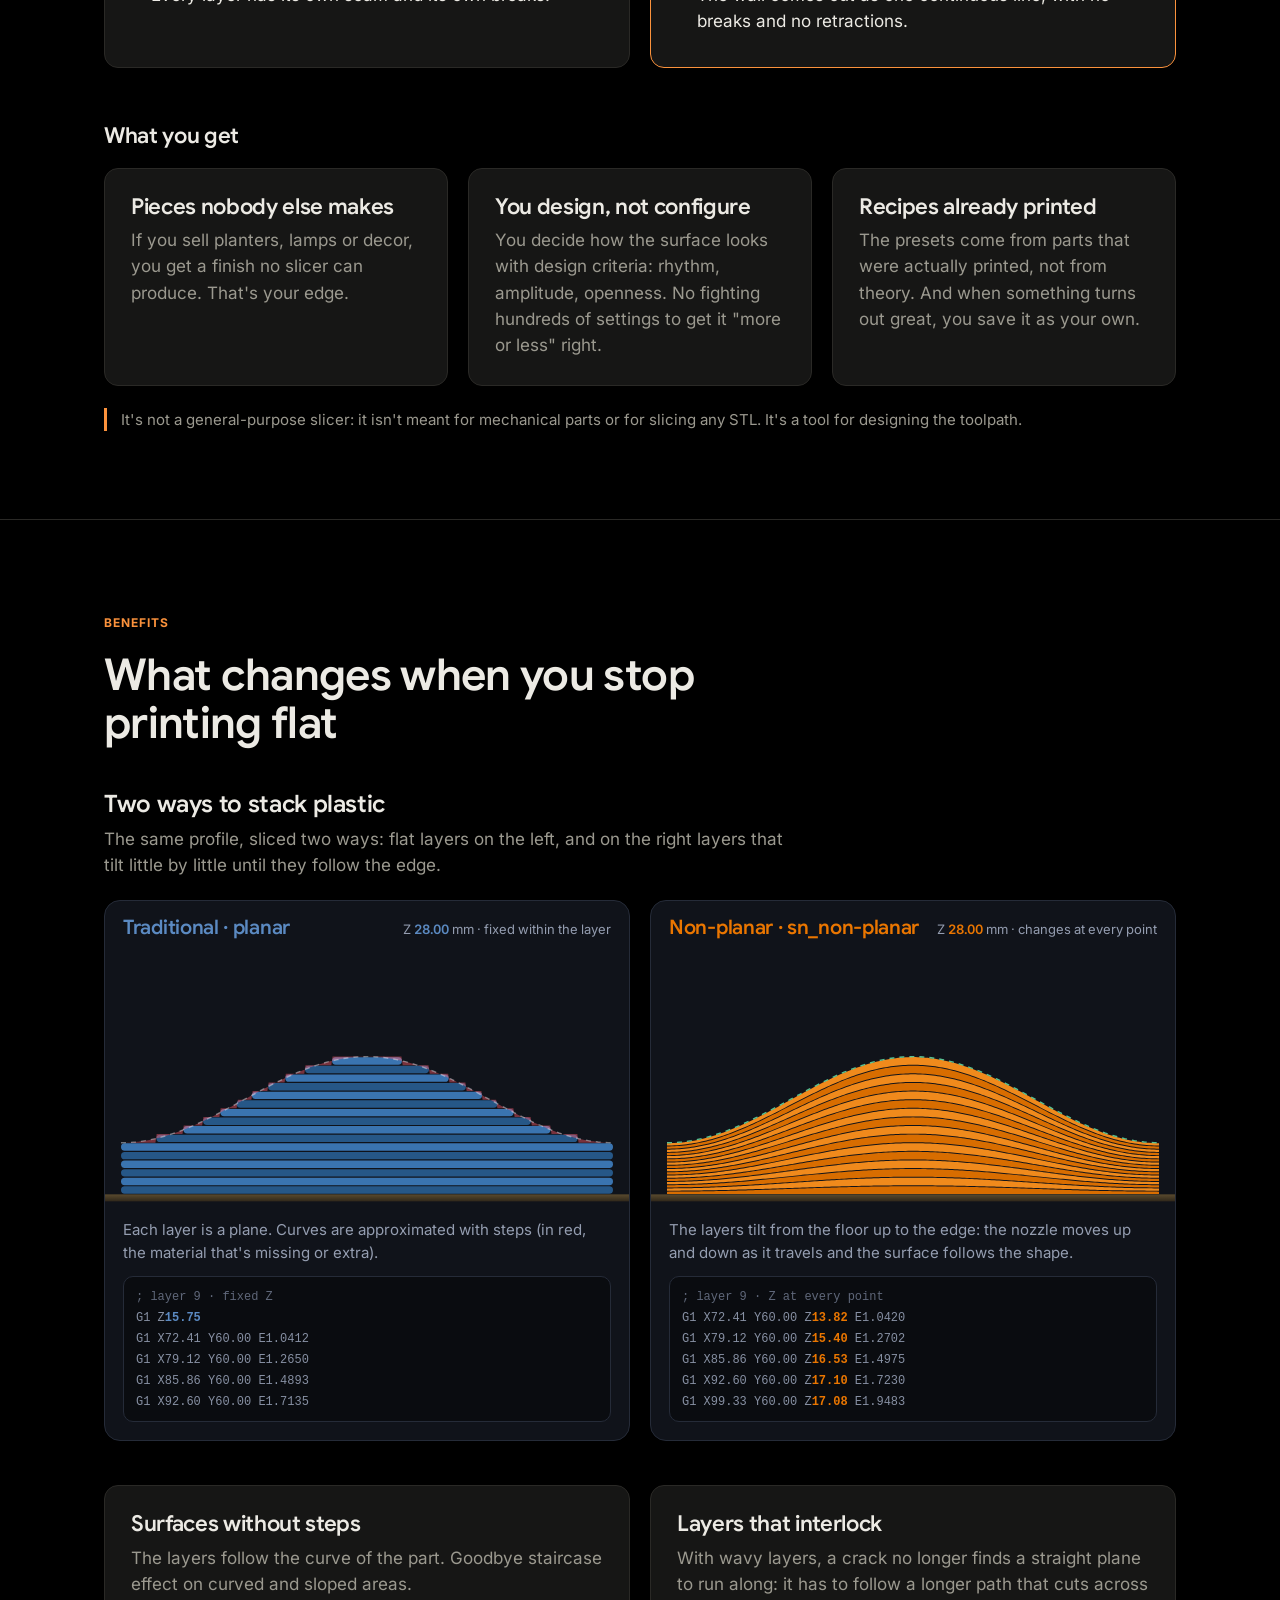
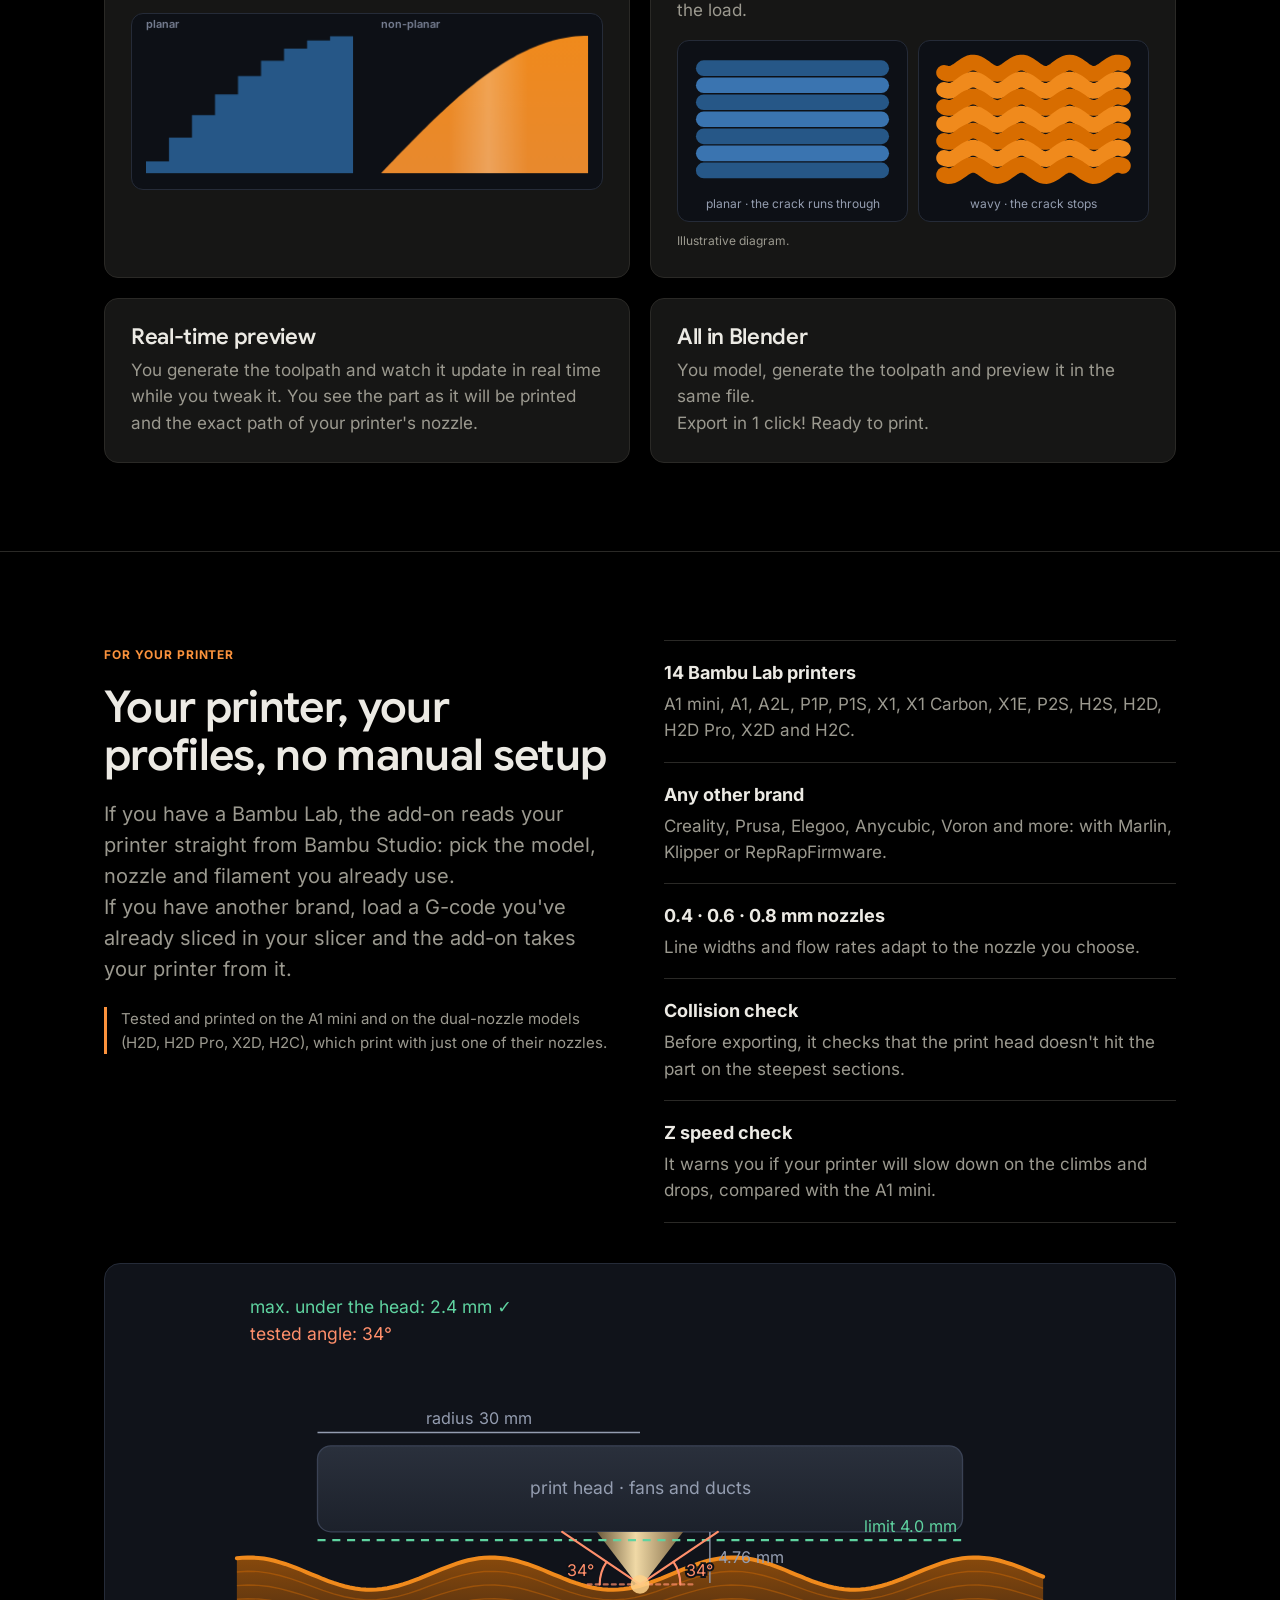
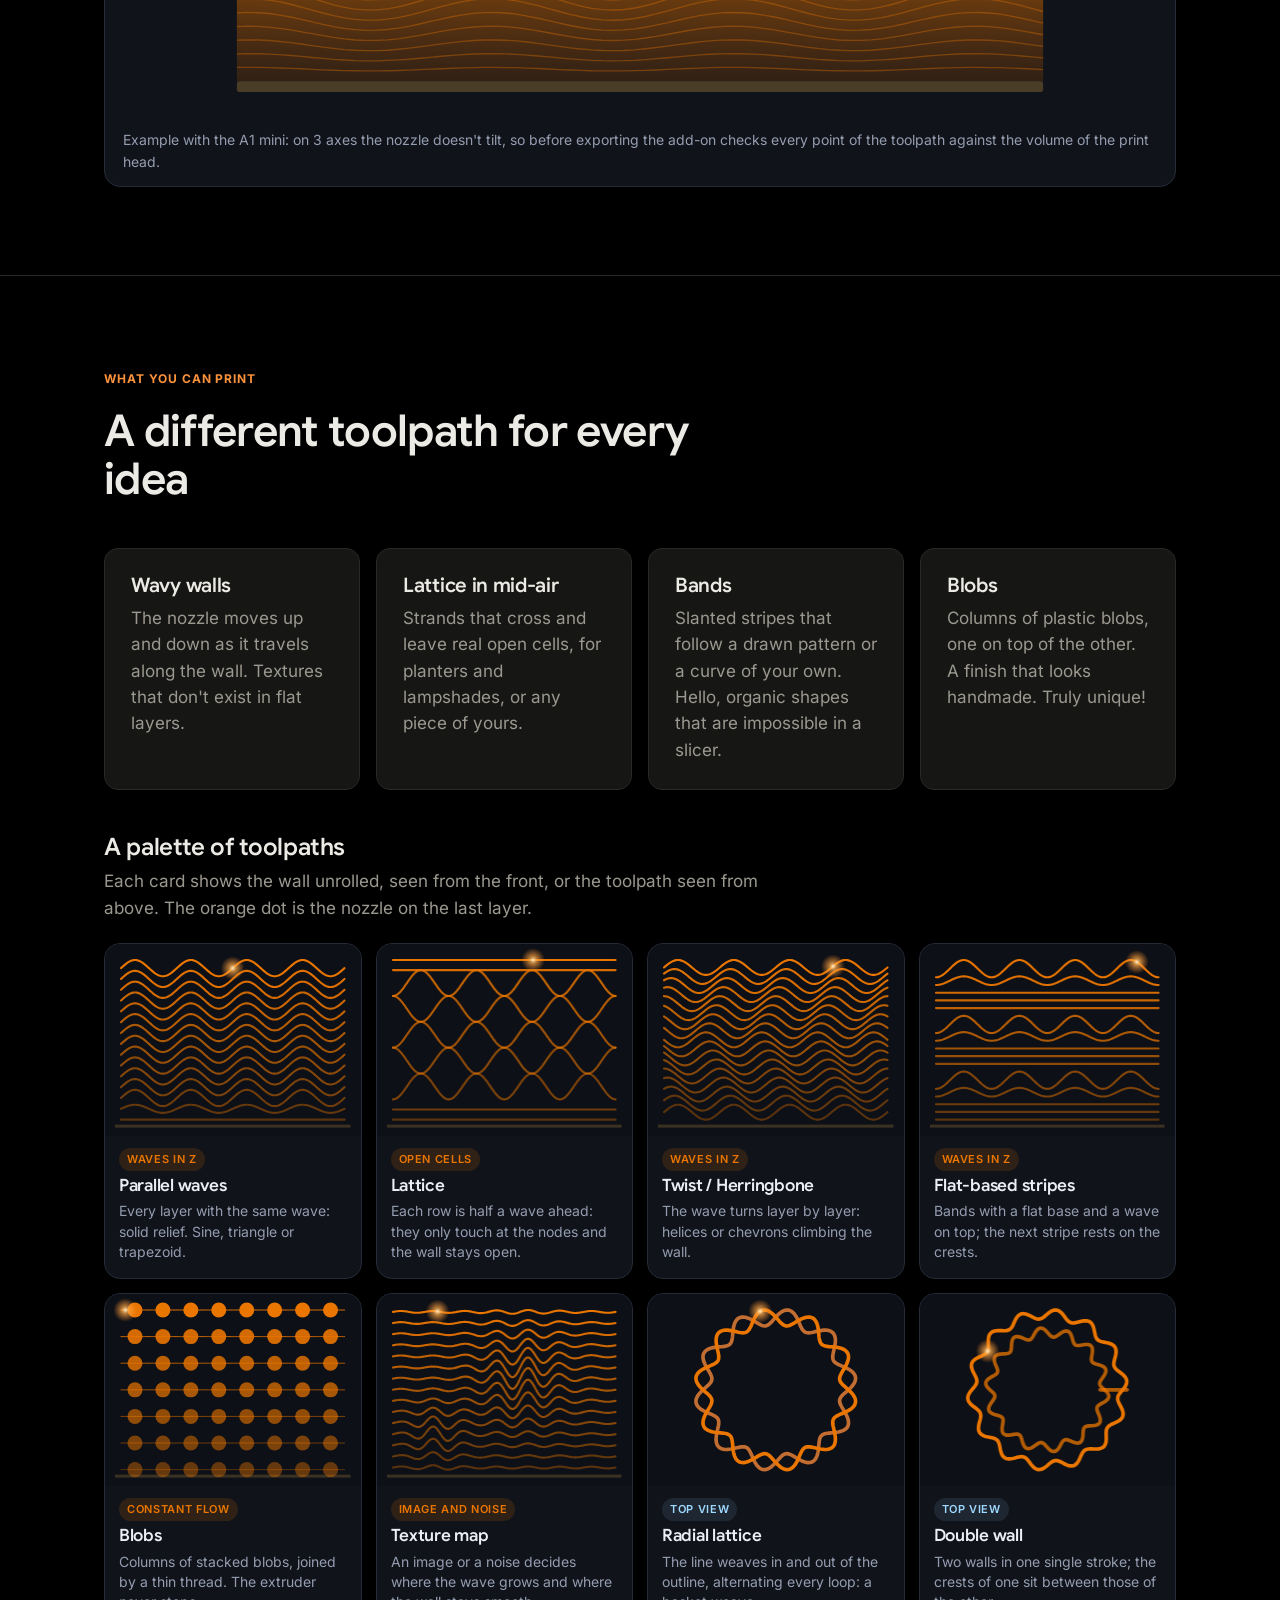
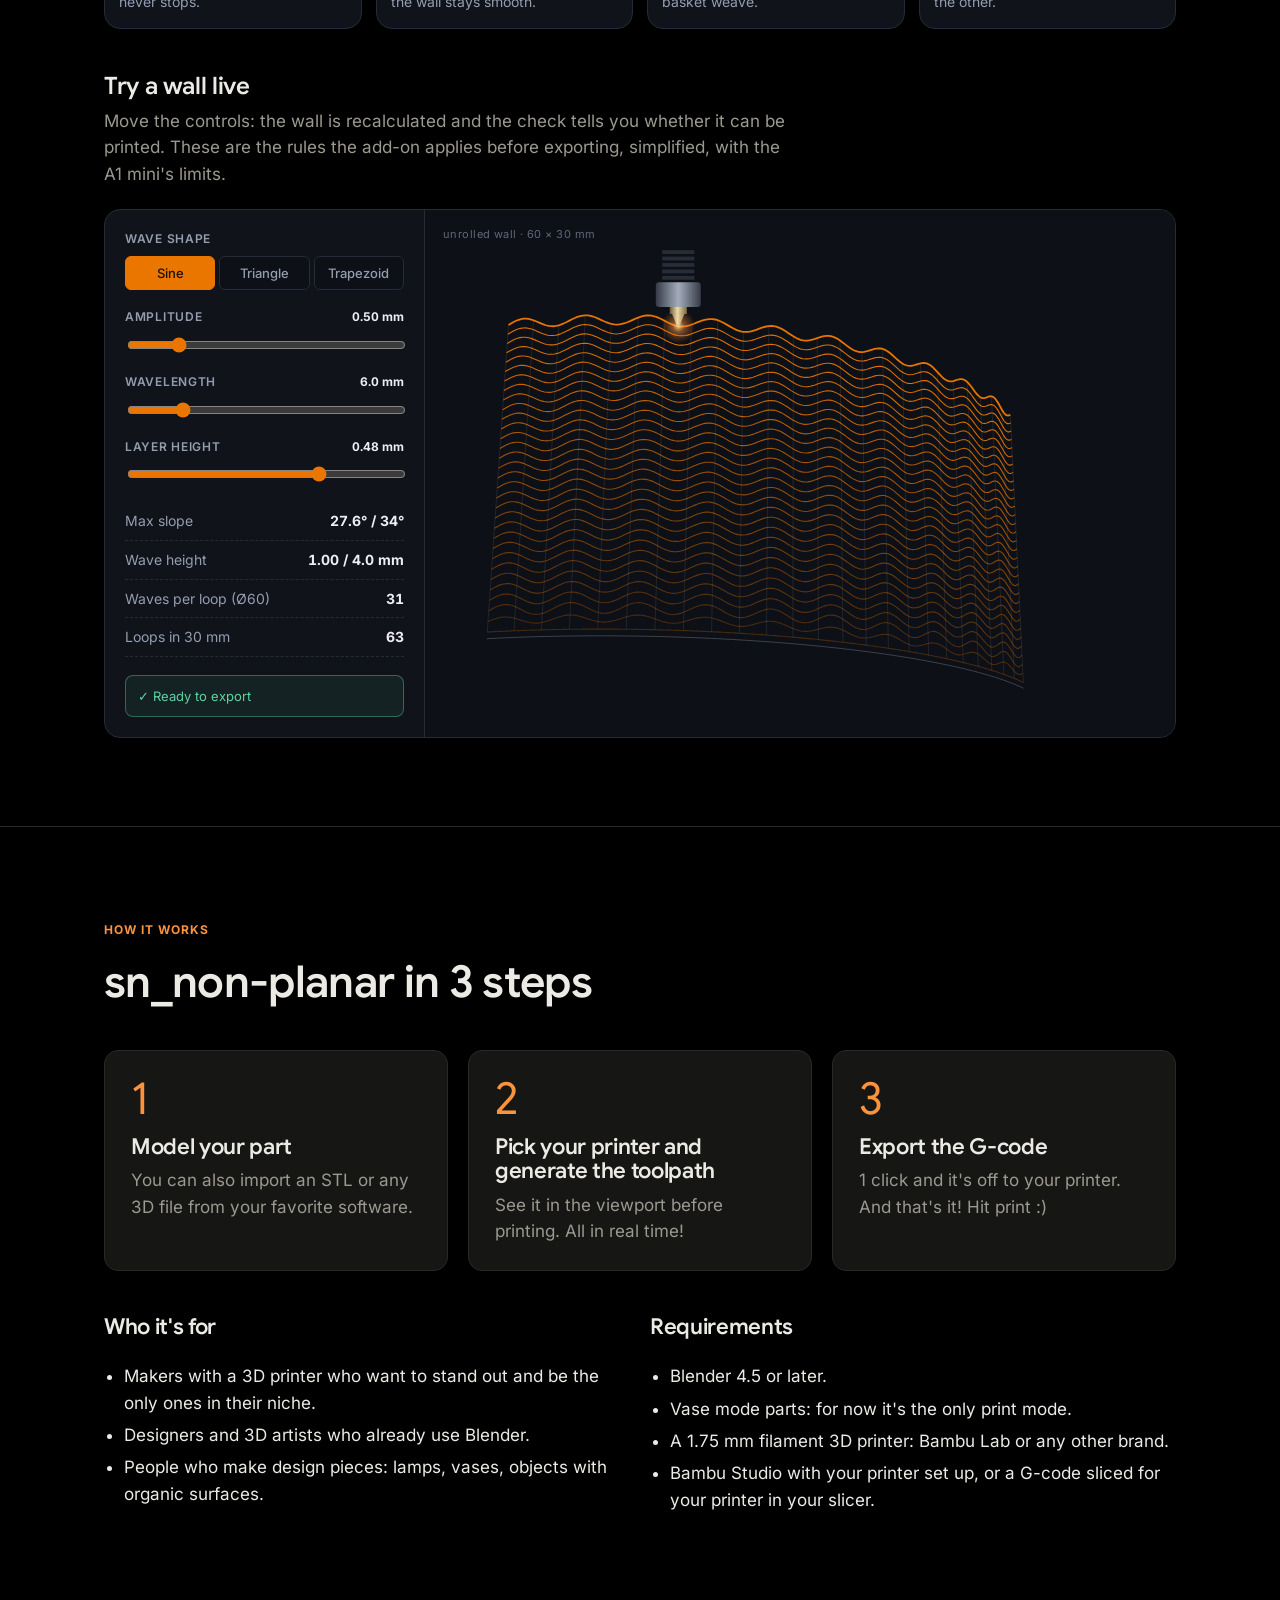
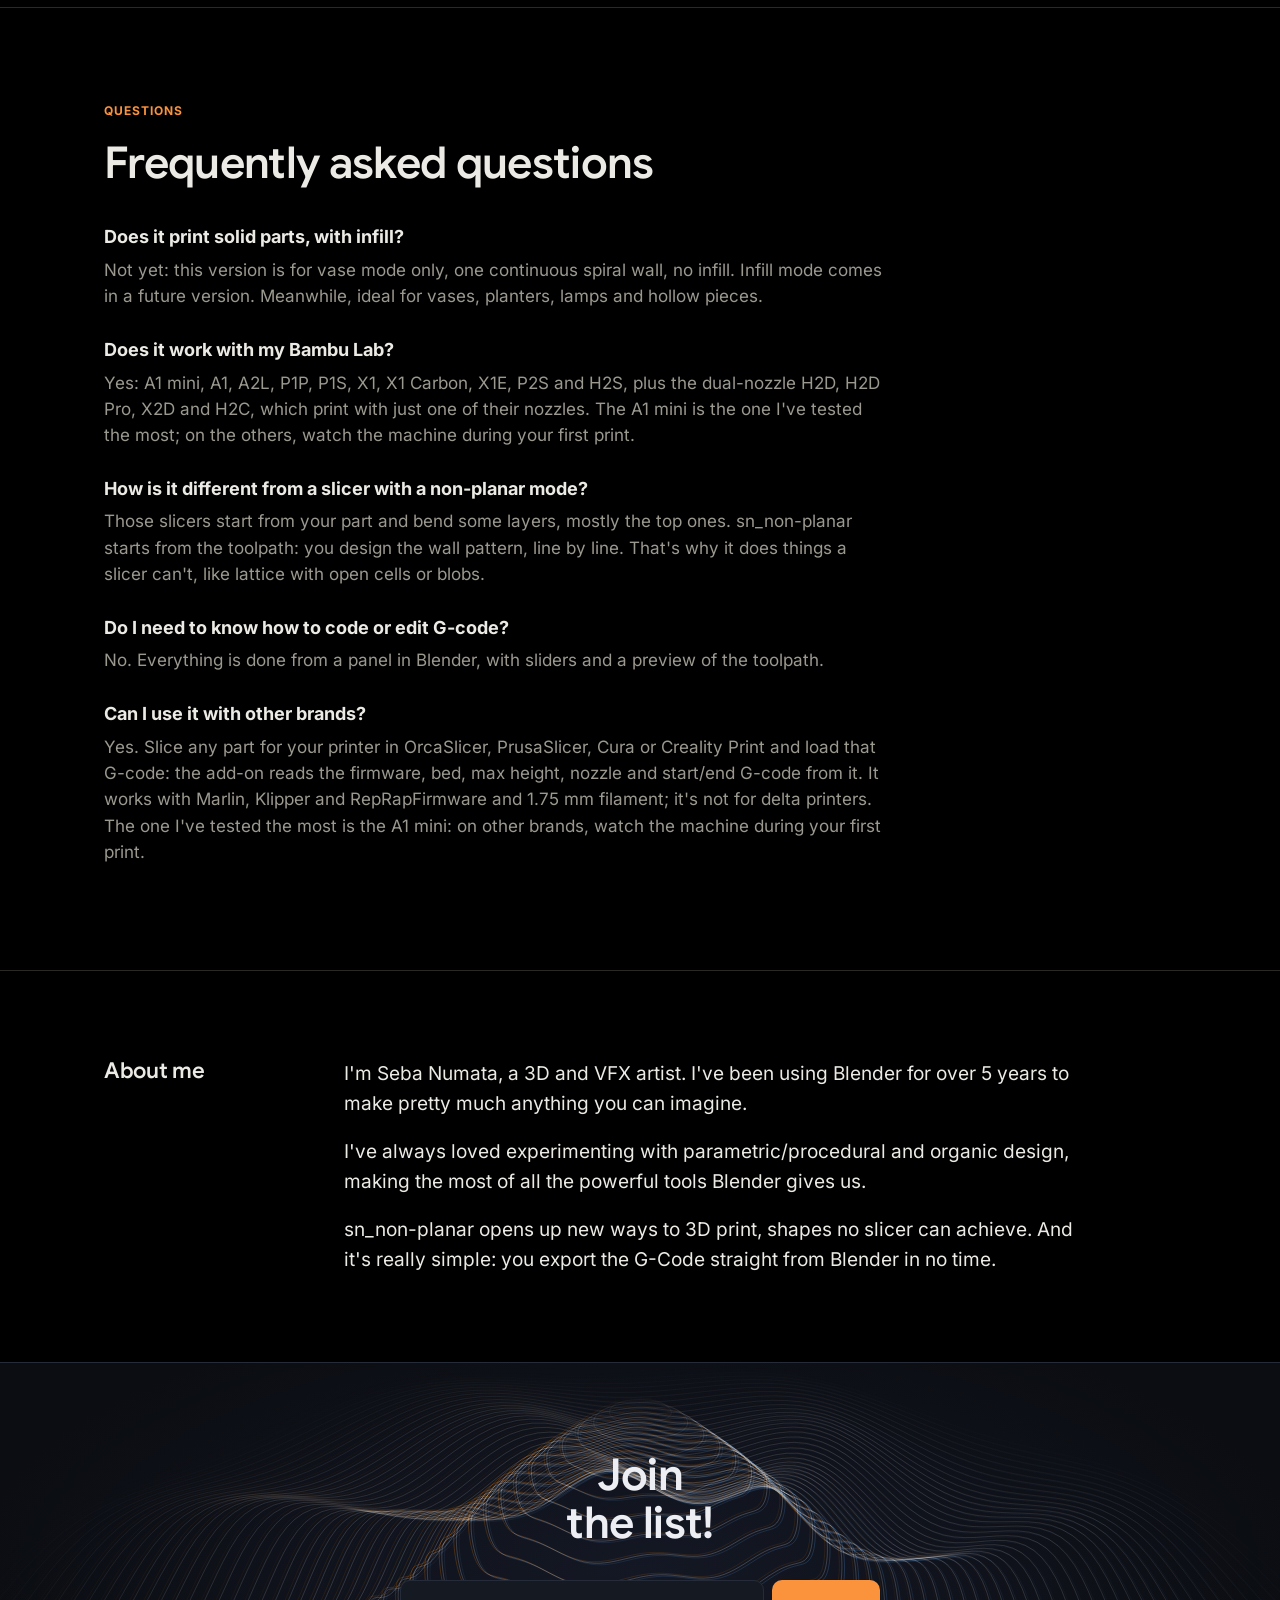
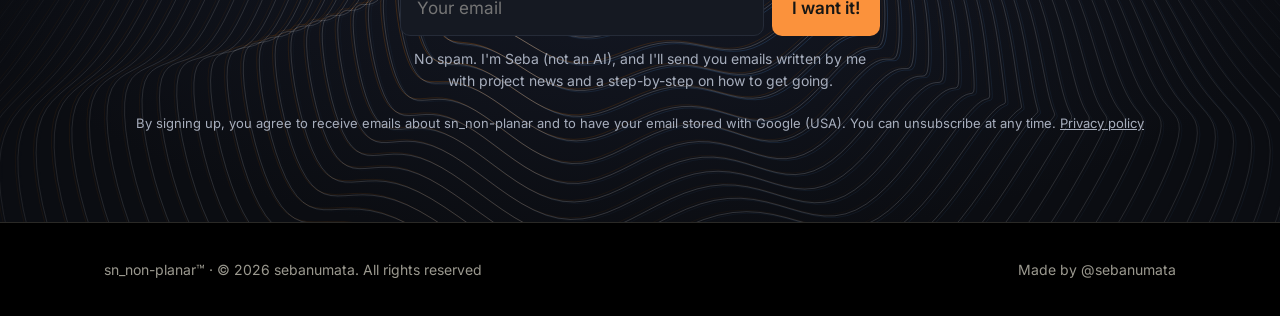
==== commit d8209e03: "Landing: printed-pieces photo strip before the animation (es/en/pt) Co-Authored-By: Claude Opus 5.5 " ====
--- a/en/index.html
+++ b/en/index.html
@@ -84,6 +84,12 @@
 .social-dot{flex:none;width:10px;height:10px;border-radius:50%;background:#22c55e;animation:snPulso 2s ease-out infinite}
 @keyframes snPulso{0%{box-shadow:0 0 0 0 rgba(34,197,94,.55)}70%{box-shadow:0 0 0 10px rgba(34,197,94,0)}100%{box-shadow:0 0 0 0 rgba(34,197,94,0)}}
 .social + form.join{margin-top:14px}
+/* fotos de piezas impresas, antes de la animación */
+.prints{display:grid;grid-template-columns:repeat(5,1fr);gap:12px;margin:32px 0 30px}
+.prints figure{margin:0}
+.prints img{display:block;width:100%;aspect-ratio:3/4;object-fit:cover;border-radius:12px;background:#111}
+.prints figcaption{margin-top:10px;text-align:center;font-weight:600;font-size:15px}
+.prints .exp{display:block;color:var(--mut);font-weight:400;font-size:13px}
 .hp{position:absolute!important;left:-9999px;width:1px;height:1px;opacity:0}
 form.join[hidden]{display:none}
 .join-msg{margin-top:14px;font-weight:600}
@@ -214,6 +220,11 @@
   .hero-txt form.join{order:4}
   .hero-txt .join-msg{order:4}
   .hero-txt .social + form.join{margin-top:12px}
+  .prints{grid-template-columns:none;grid-auto-flow:column;grid-auto-columns:44%;overflow-x:auto;scroll-snap-type:x mandatory;
+    margin:22px -24px 24px;padding:0 24px;scroll-padding:0 24px;scrollbar-width:none;-webkit-overflow-scrolling:touch}
+  .prints::-webkit-scrollbar{display:none}
+  .prints figure{scroll-snap-align:start}
+  .prints figcaption{font-size:14px}
   .hero-txt .under{order:5}
   .hero-txt .vmode-txt{order:6;margin-top:28px;font-size:15px;color:var(--mut)}
   .hero-txt .lead{order:7}
@@ -470,6 +481,13 @@
     <span class="tag">See how it prints</span>
     <h2>A nozzle that moves up and down</h2>
     <p class="lead">Pick a toolpath and watch the part build up. In planar printing the nozzle climbs in steps; with sn_non-planar it moves in X, Y and Z at the same time.</p>
+    <div class="prints">
+      <figure><img src="../img/impreso-paralelas.webp" alt="" loading="lazy"><figcaption>Parallel waves</figcaption></figure>
+      <figure><img src="../img/impreso-malla.webp" alt="" loading="lazy"><figcaption>Lattice <span class="exp">(experimental)</span></figcaption></figure>
+      <figure><img src="../img/impreso-malla-radial.webp" alt="" loading="lazy"><figcaption>Radial lattice</figcaption></figure>
+      <figure><img src="../img/impreso-bandas.webp" alt="" loading="lazy"><figcaption>Bands</figcaption></figure>
+      <figure><img src="../img/impreso-gotas.webp" alt="" loading="lazy"><figcaption>Blobs</figcaption></figure>
+    </div>
     <div class="viz vstage">
       <canvas id="hero3d" aria-label="Animation of a nozzle printing a vase with the chosen toolpath"></canvas>
       <div class="vread" id="heroRead" data-gen=""></div>
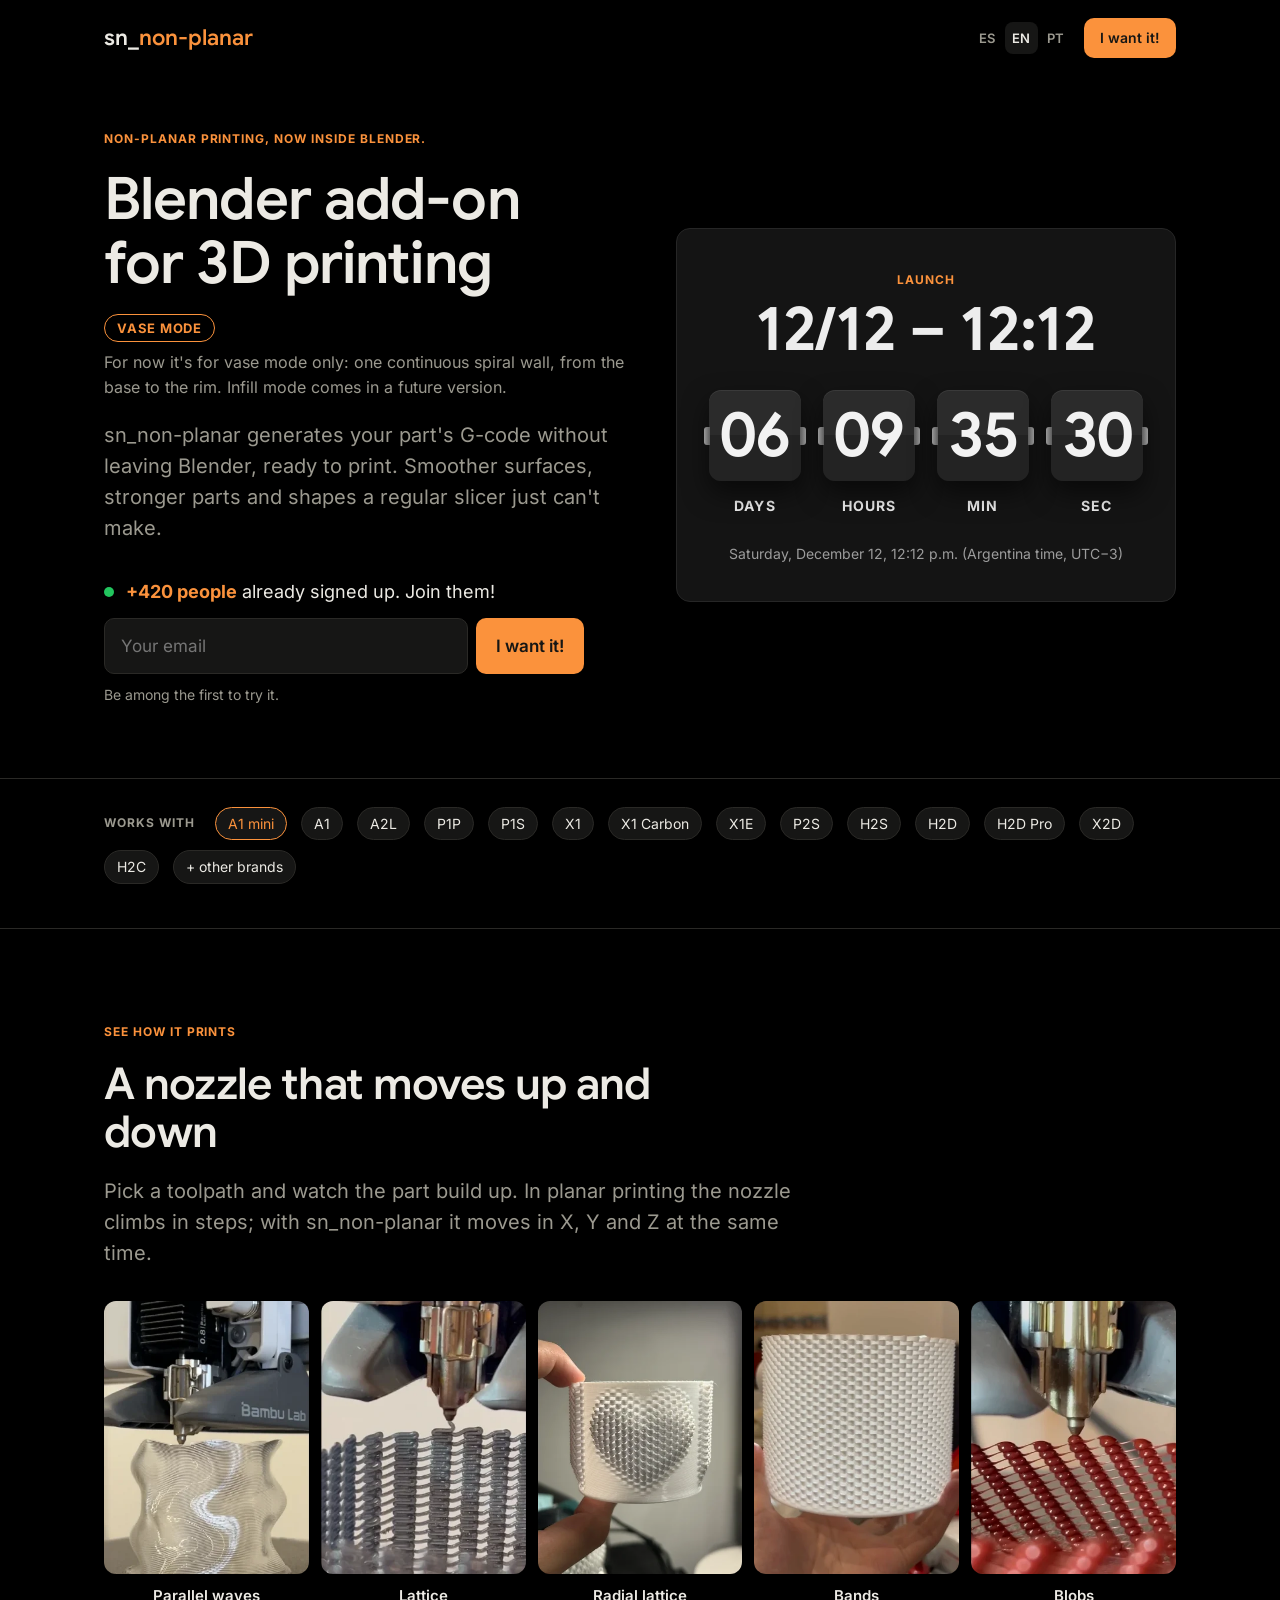
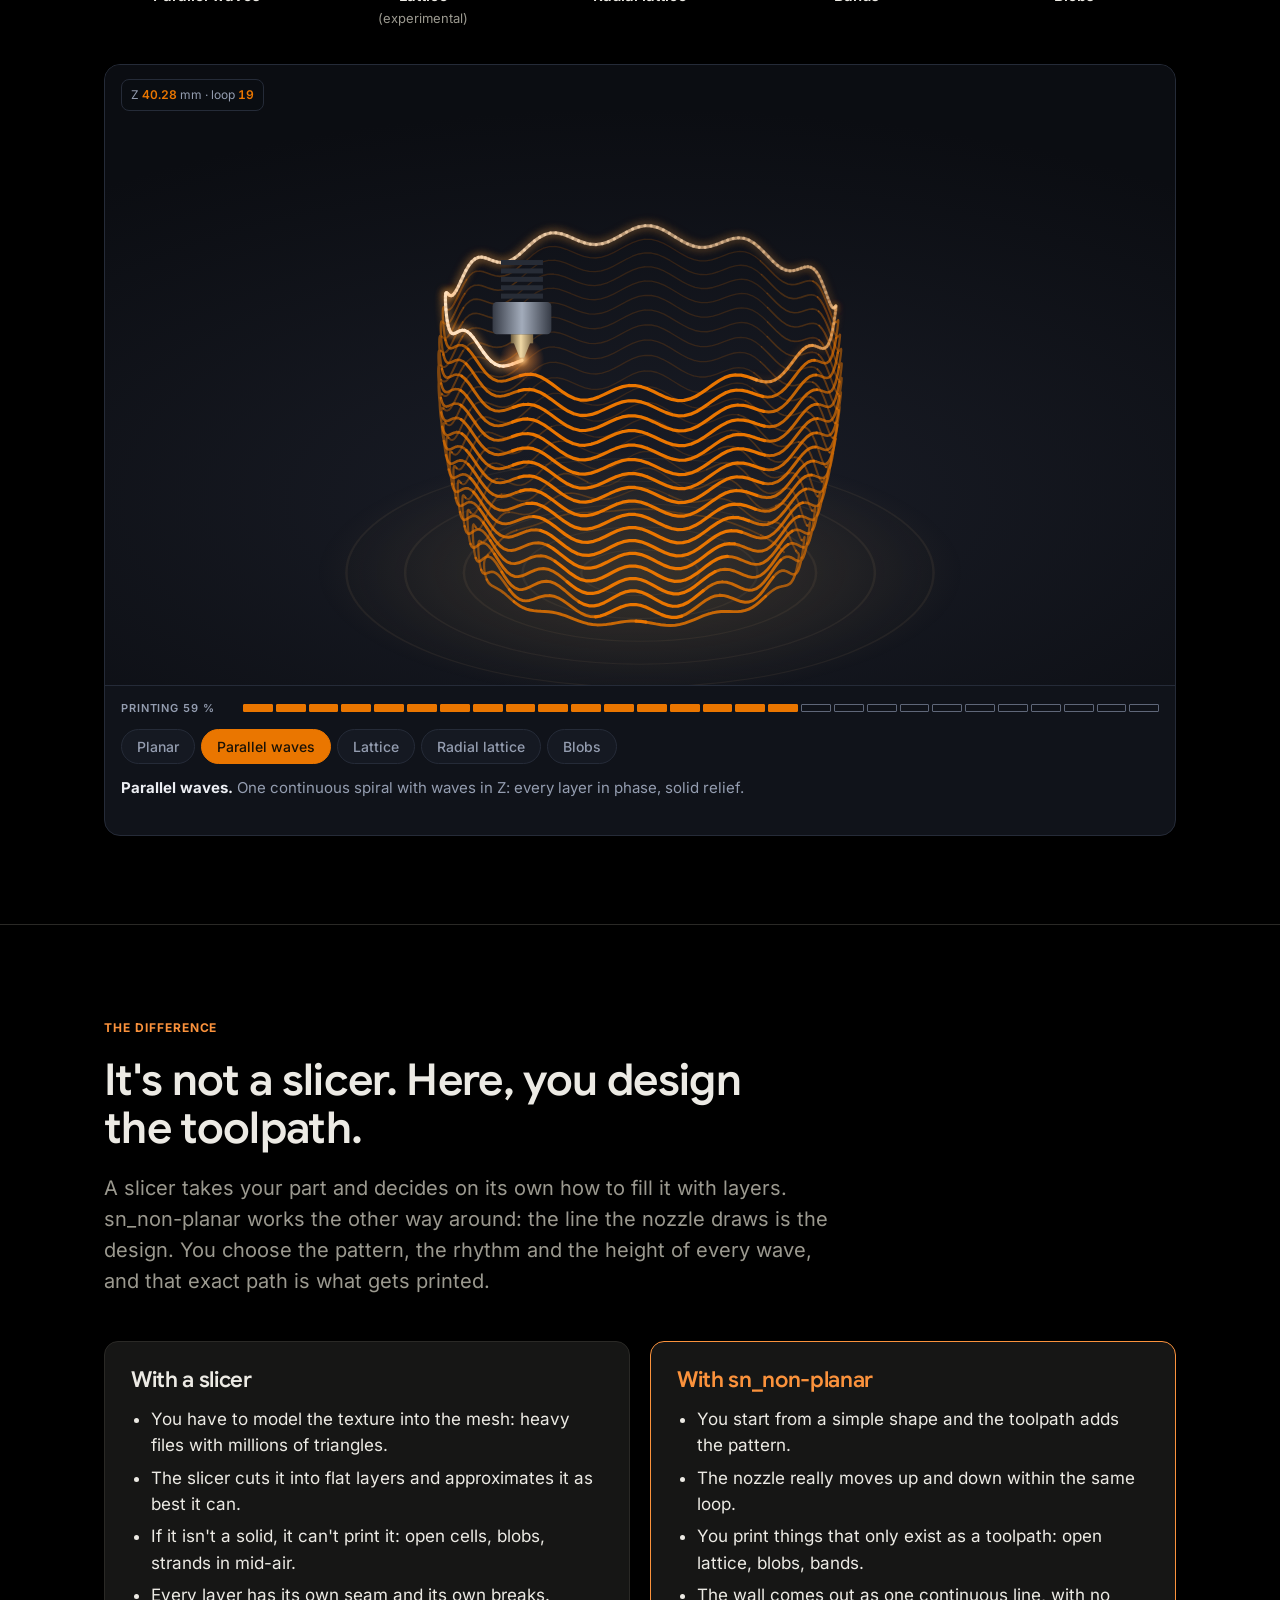
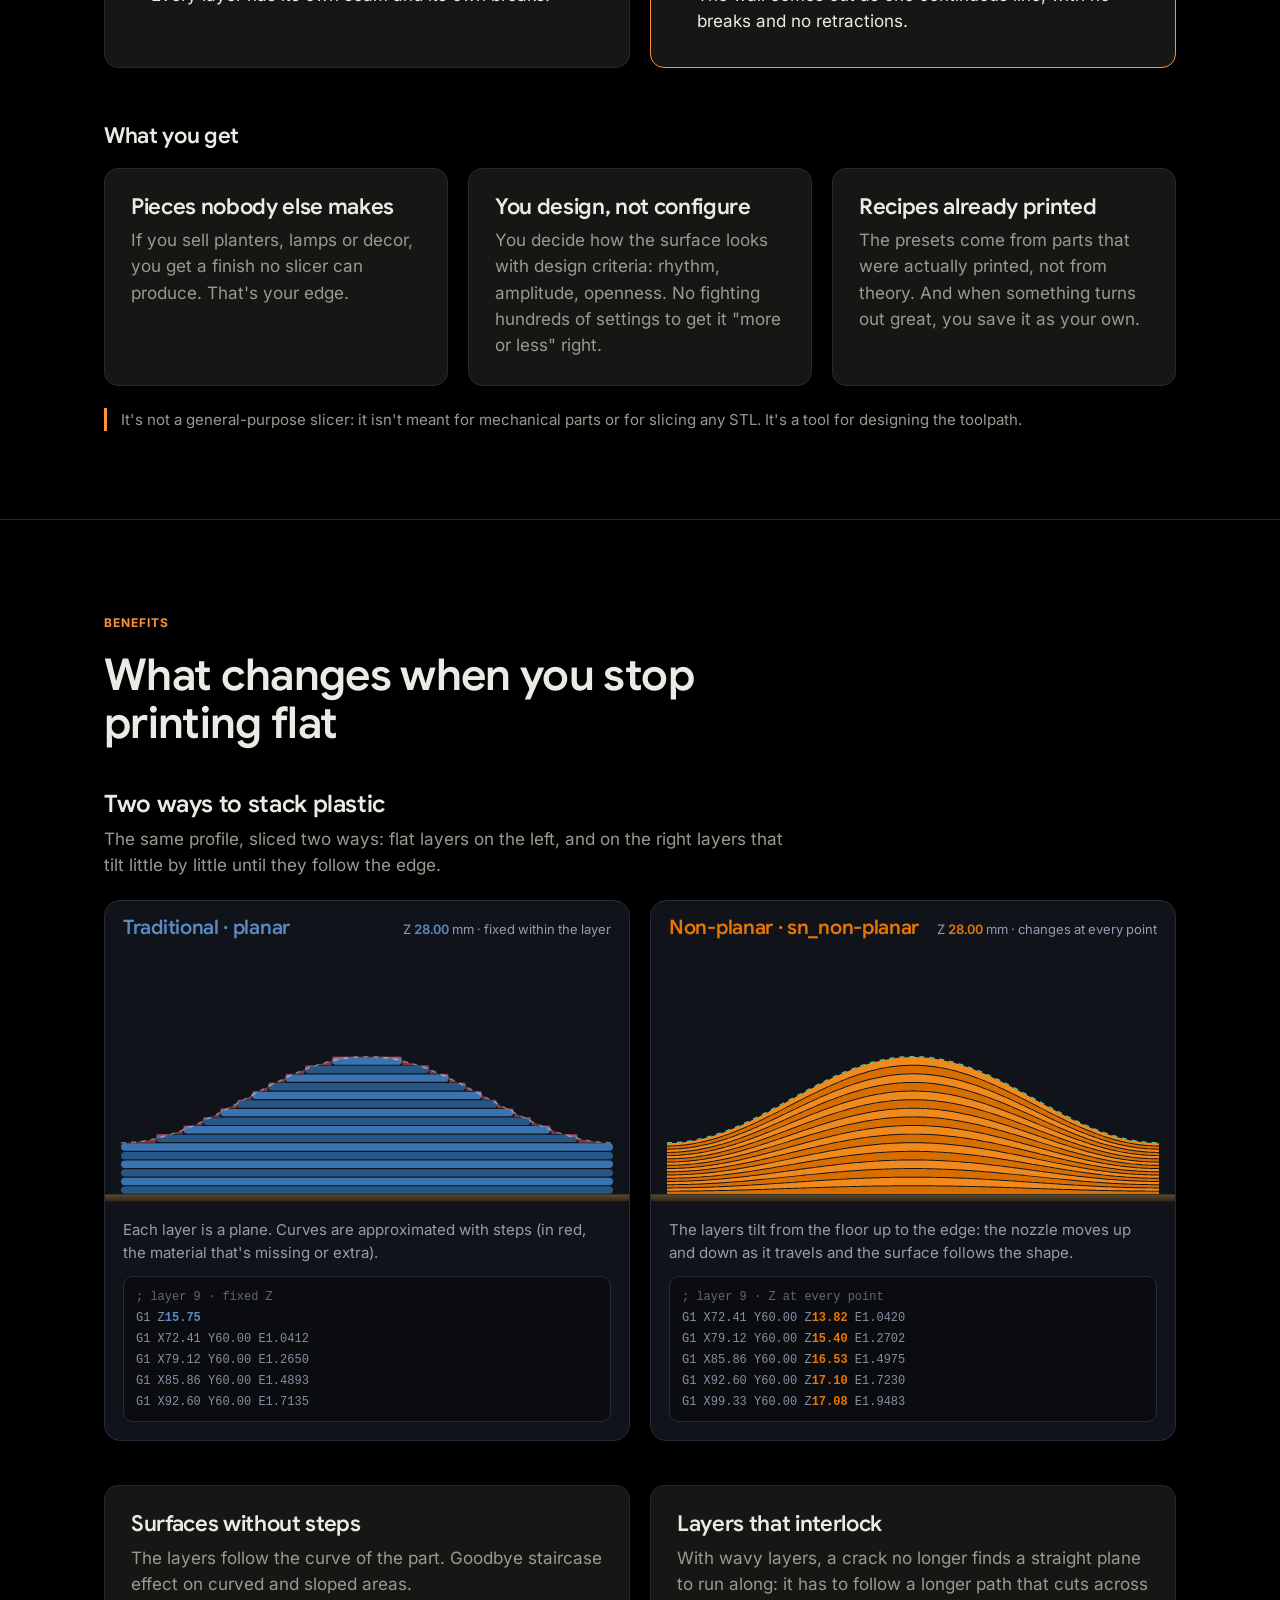
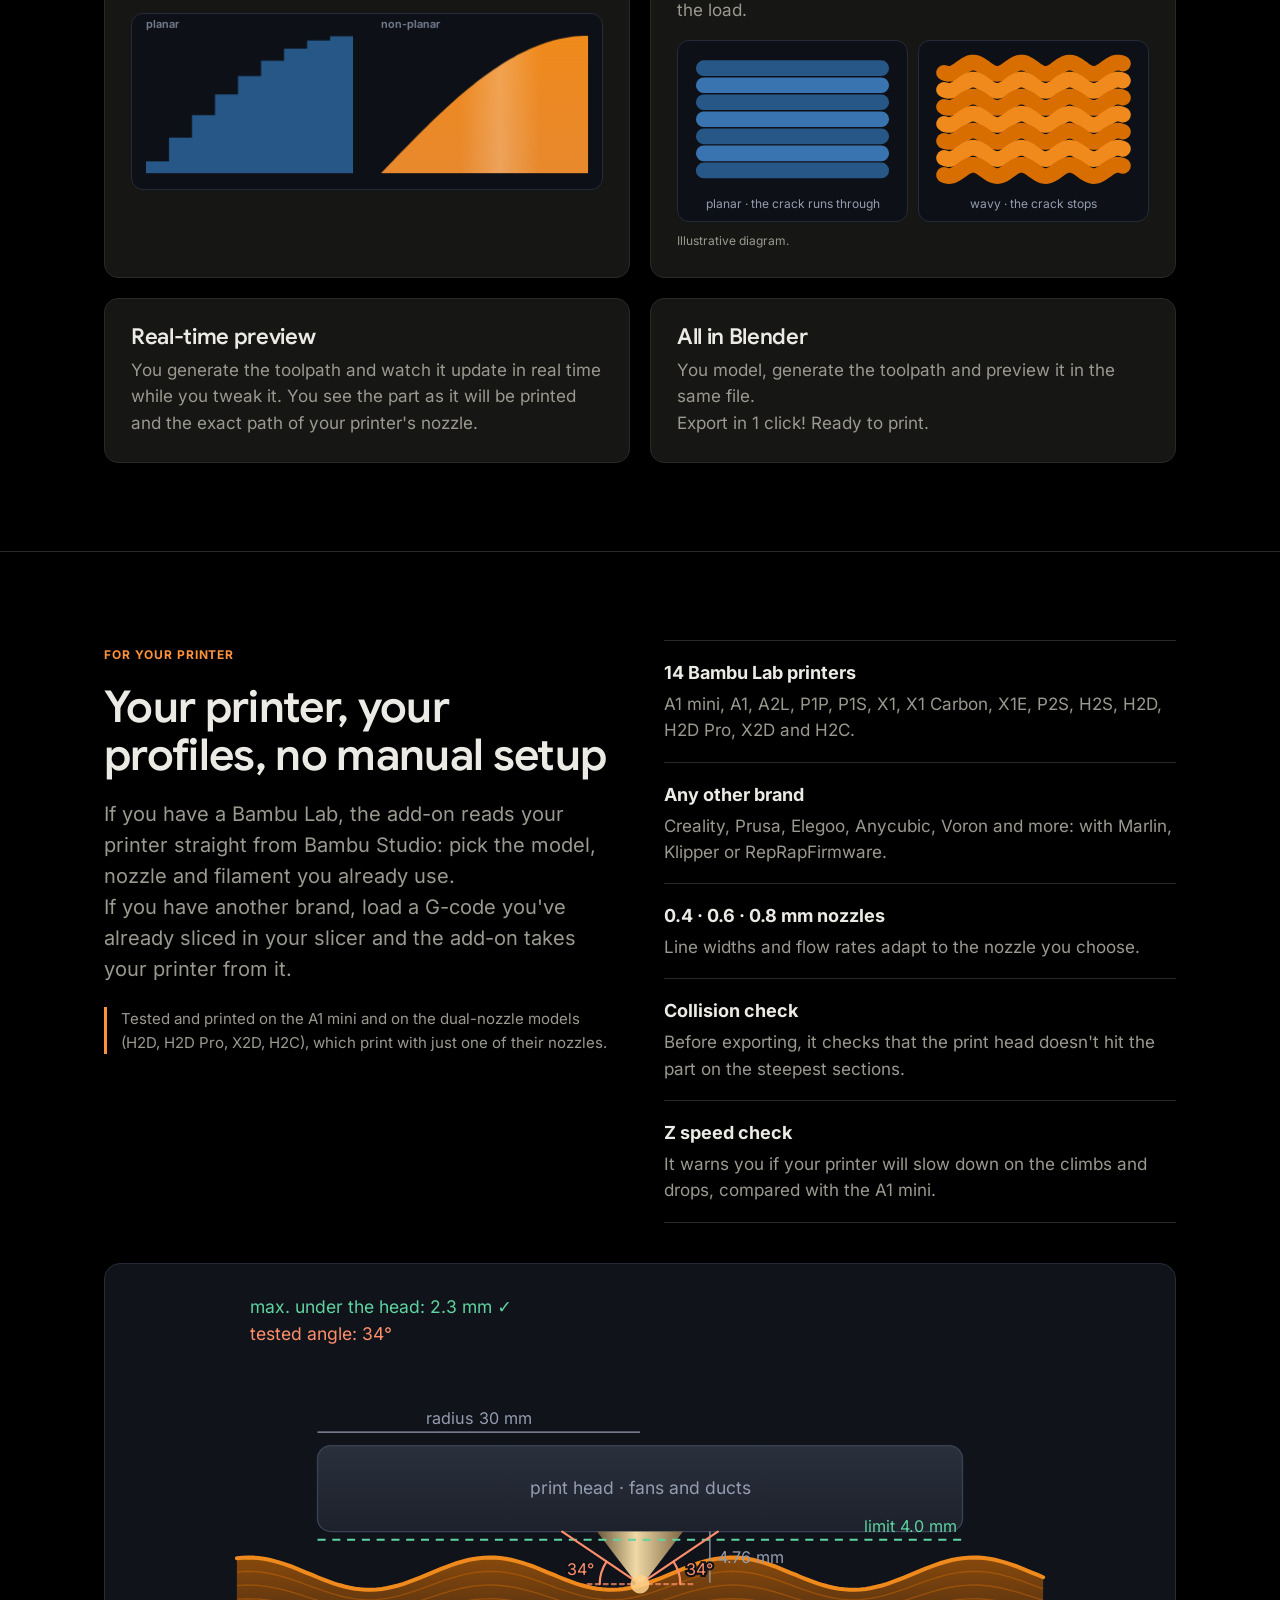
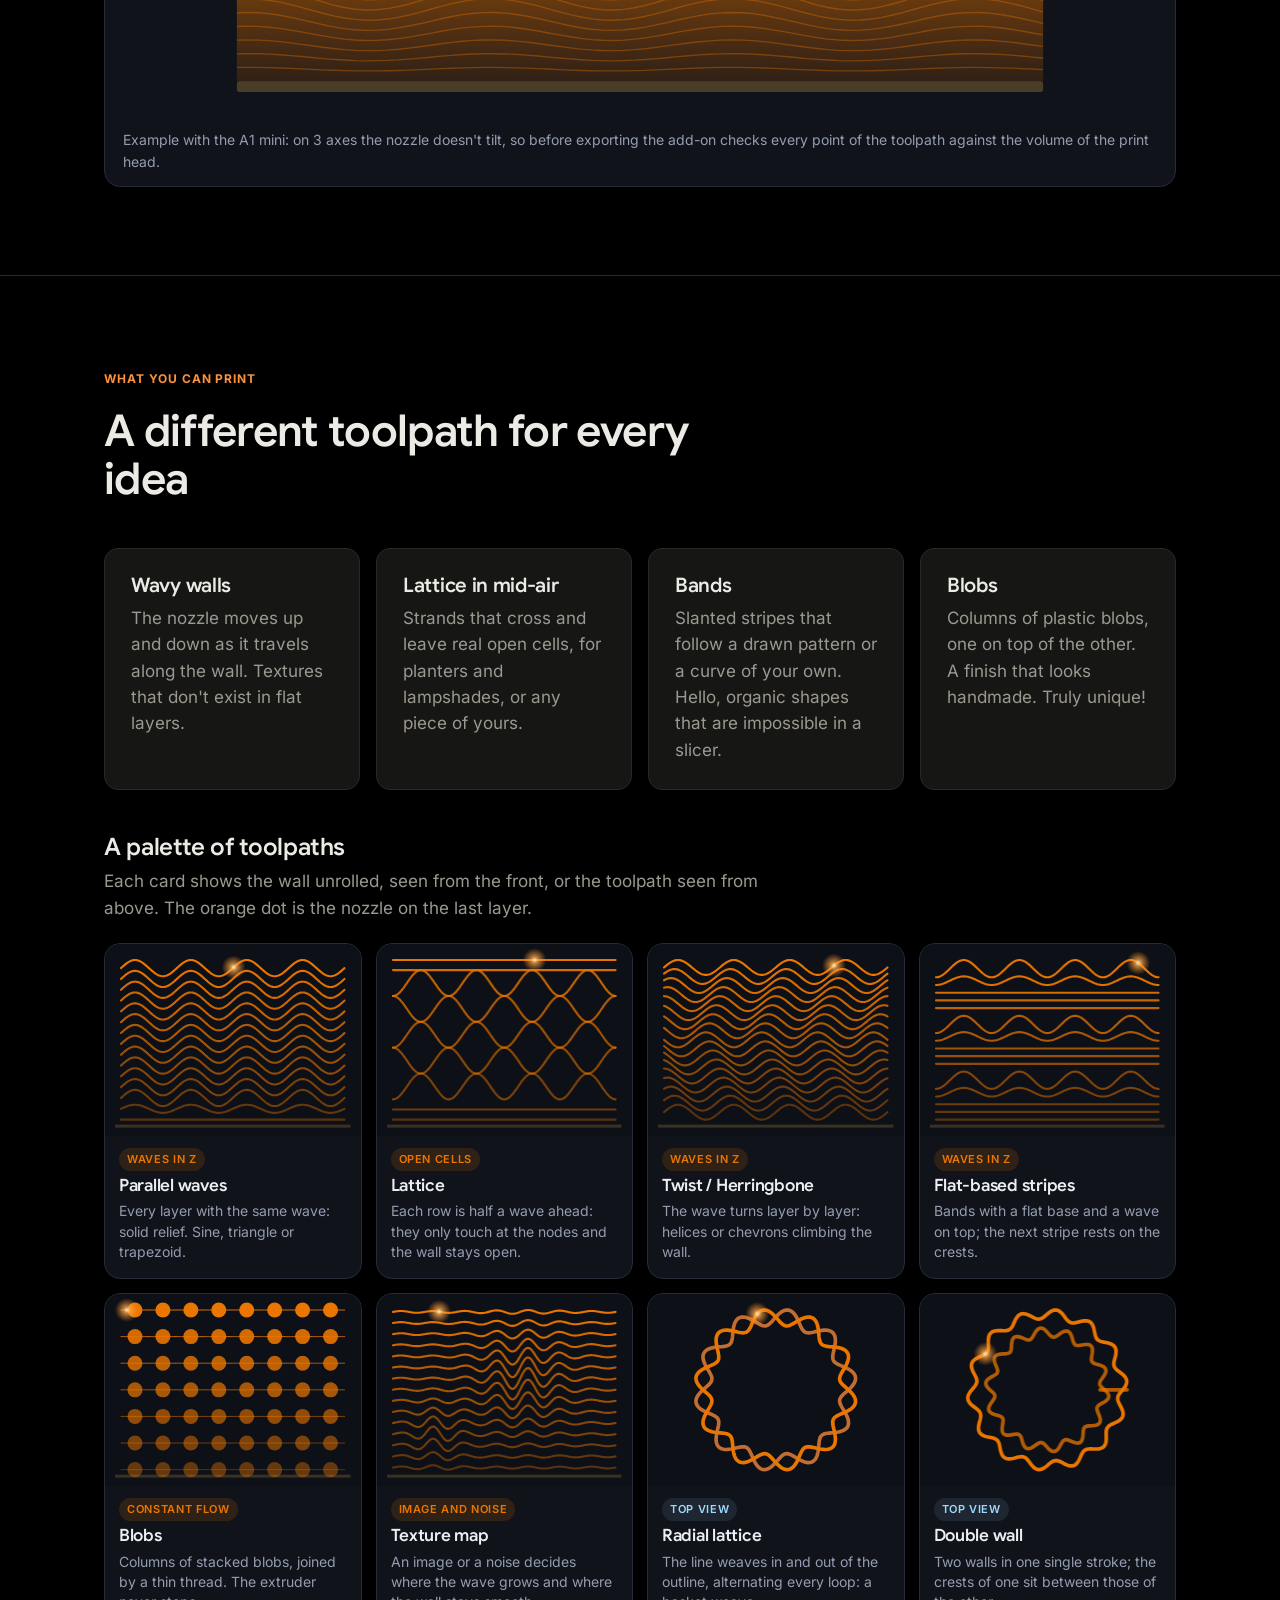
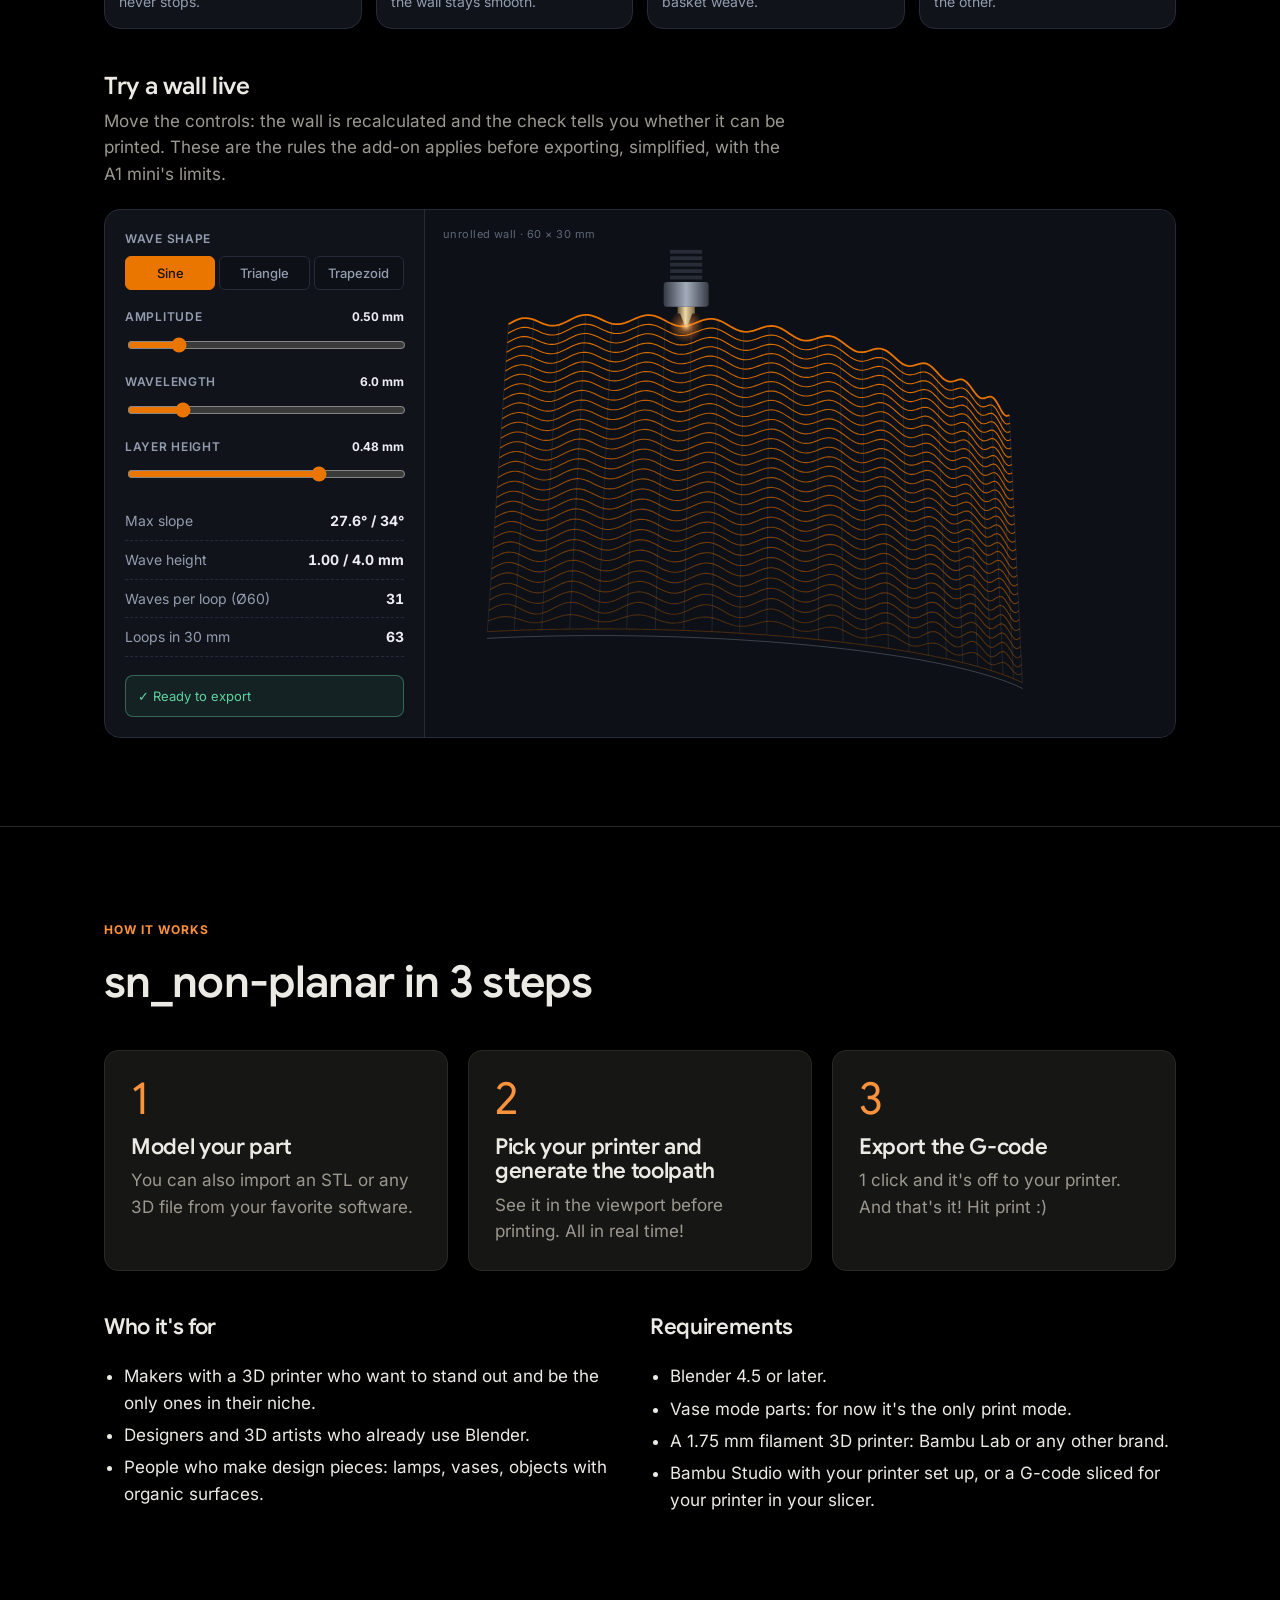
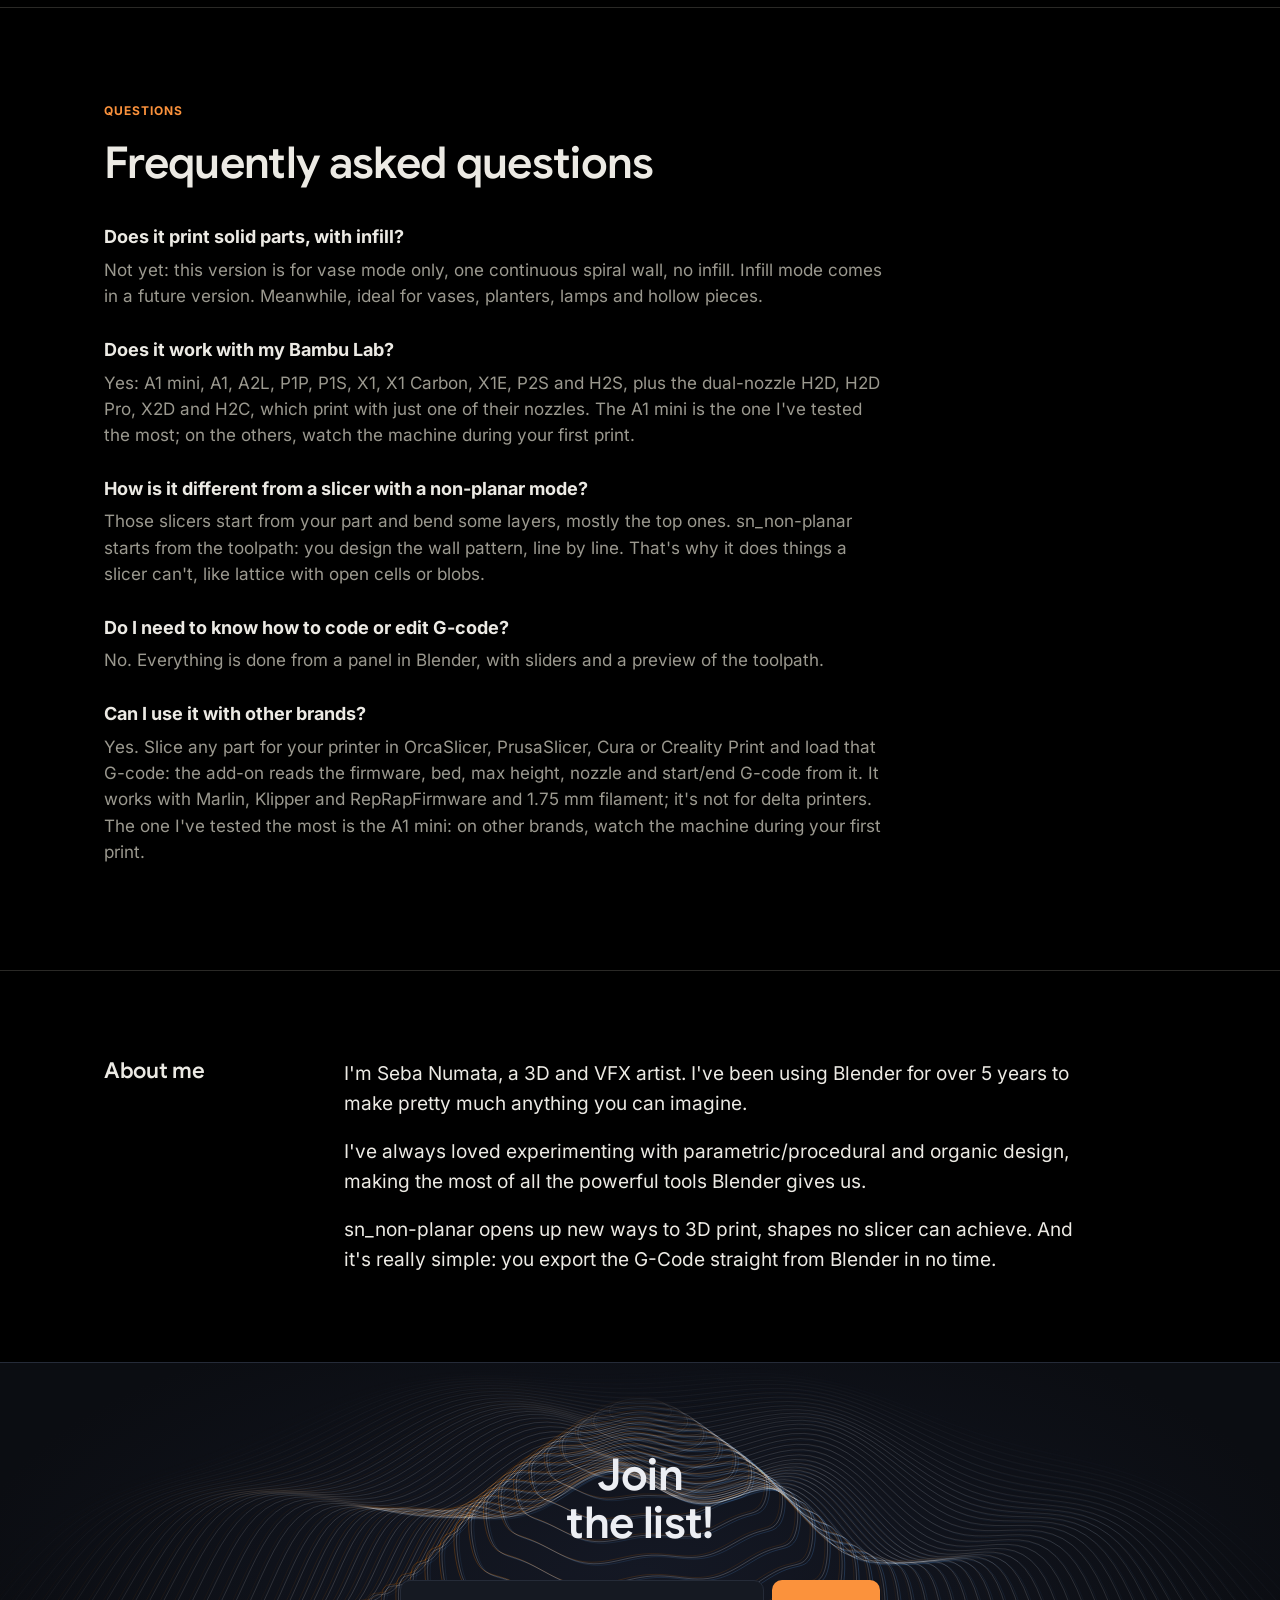
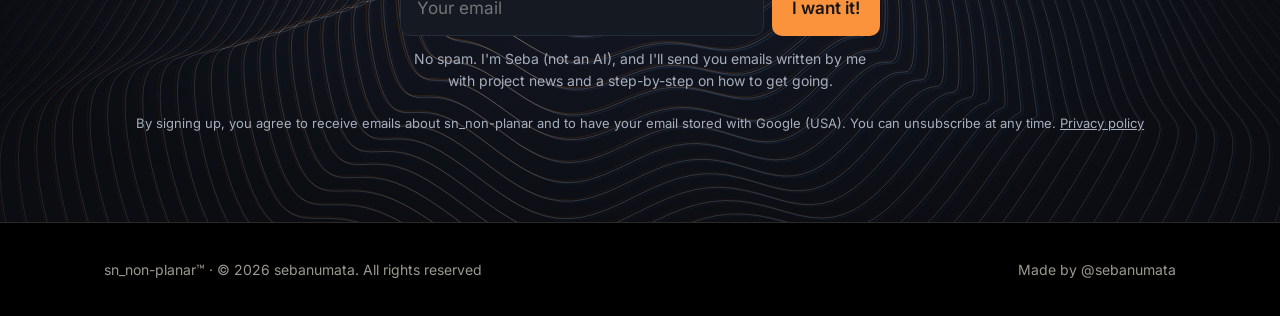
==== commit 8b9dba14: "Landing: counter +420 (es/en/pt) Co-Authored-By: Claude Opus 5.5 <noreply@anthropic.com>" ====
--- a/en/index.html
+++ b/en/index.html
@@ -432,7 +432,7 @@
       <h1 class="hero-h1"><span>Blender add-on</span> <span class="nw">for 3D printing</span></h1>
       <p class="vmode"><span class="vmode-chip">Vase Mode</span> <span class="vmode-txt">For now it's for vase mode only: one continuous spiral wall, from the base to the rim. Infill mode comes in a future version.</span></p>
       <p class="lead">sn_non-planar generates your part's G-code without leaving Blender, ready to print. Smoother surfaces, stronger parts and shapes a regular slicer just can't make.</p>
-      <p class="social"><span class="social-dot" aria-hidden="true"></span><span><b>+410 people</b> already signed up. Join them!</span></p>
+      <p class="social"><span class="social-dot" aria-hidden="true"></span><span><b>+420 people</b> already signed up. Join them!</span></p>
       <form class="join" data-sn-form="" data-origen="landing-arriba">
         <input type="email" name="email" required="" placeholder="Your email">
         <input type="text" name="sitio_web" class="hp" tabindex="-1" autocomplete="off" aria-hidden="true">
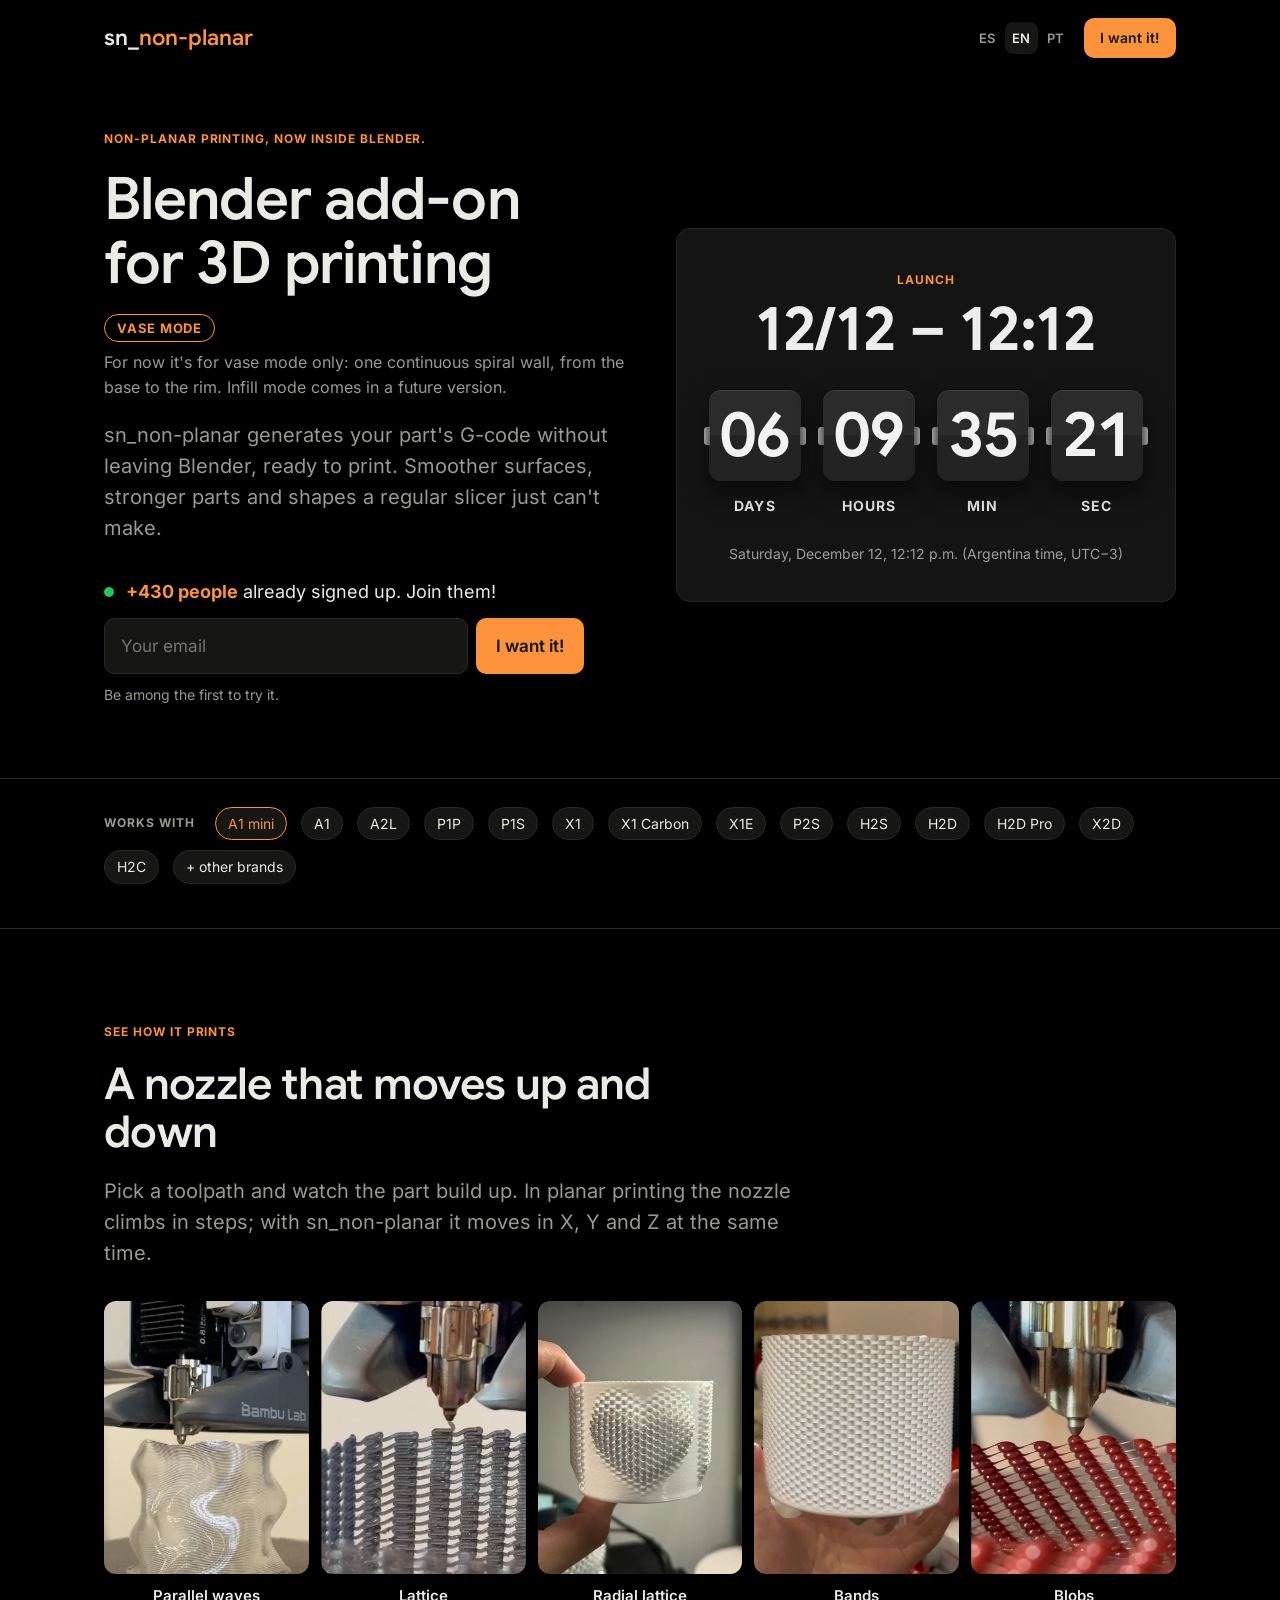
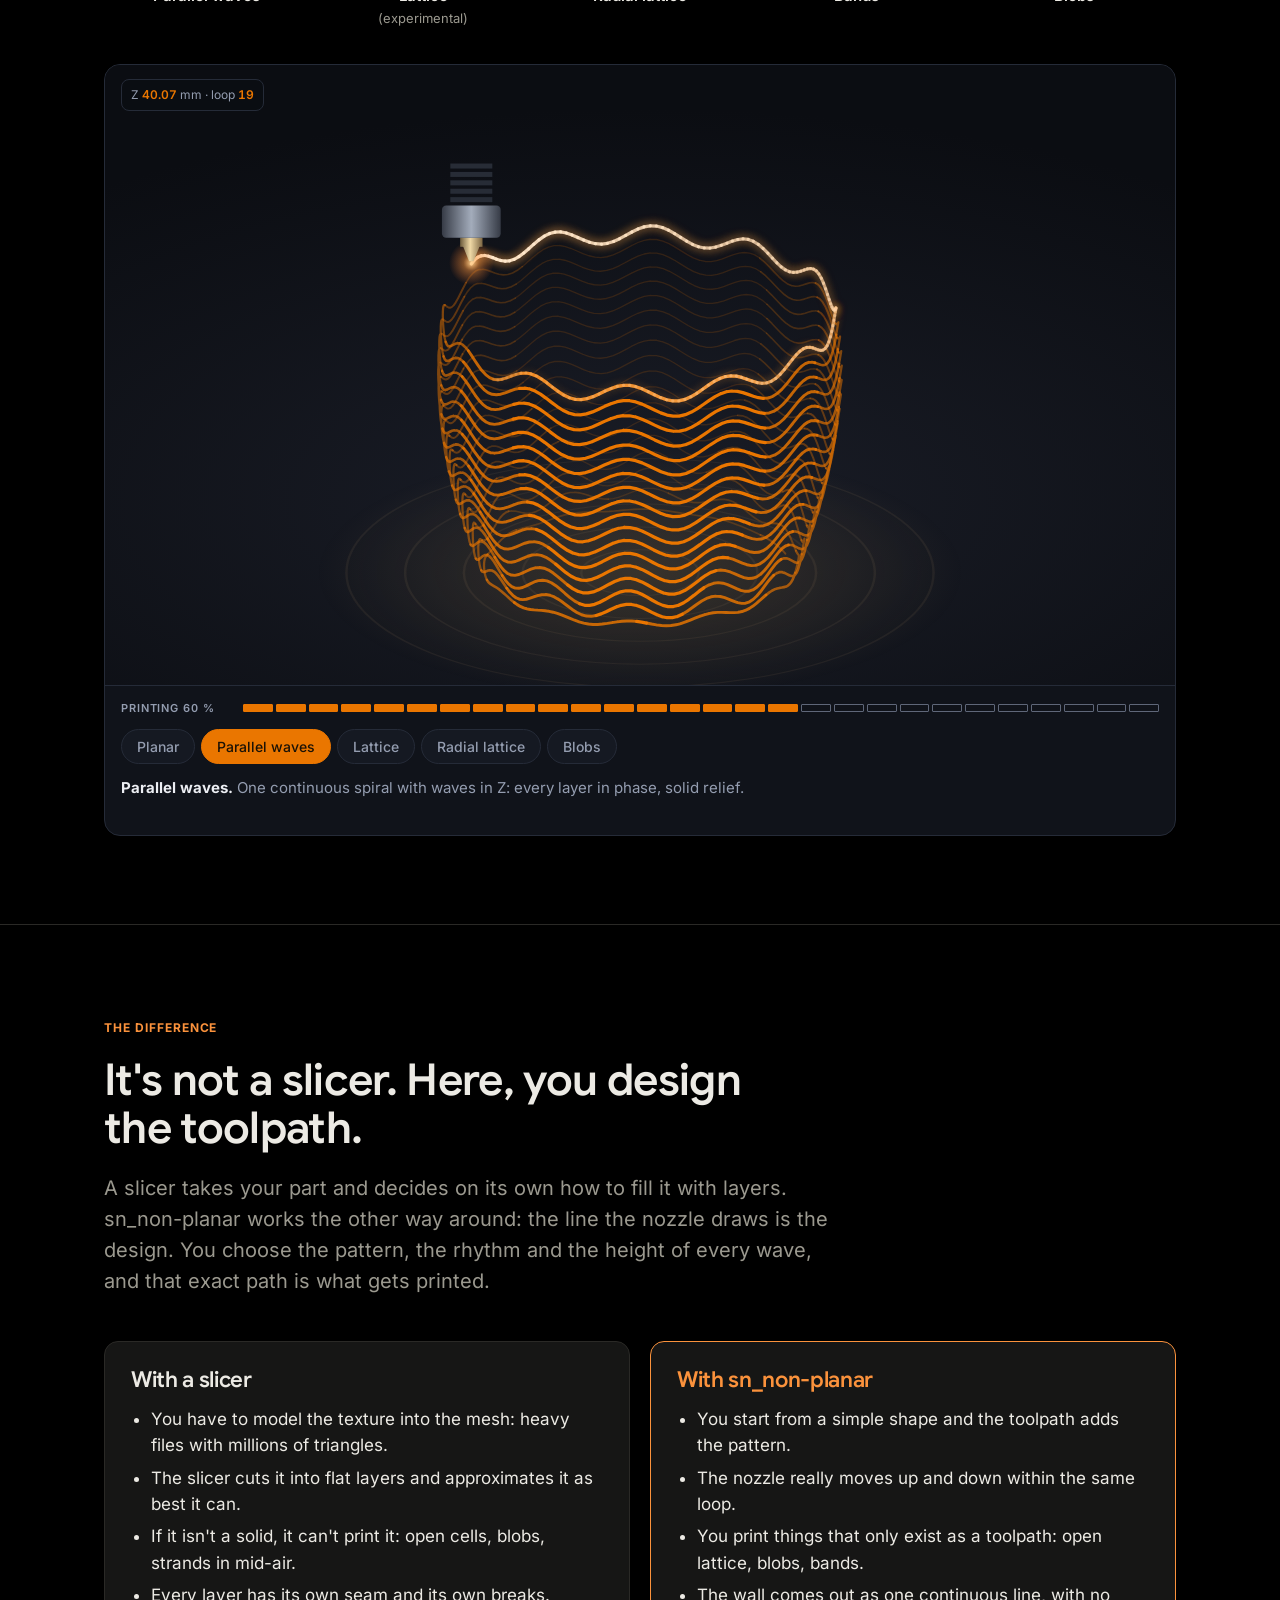
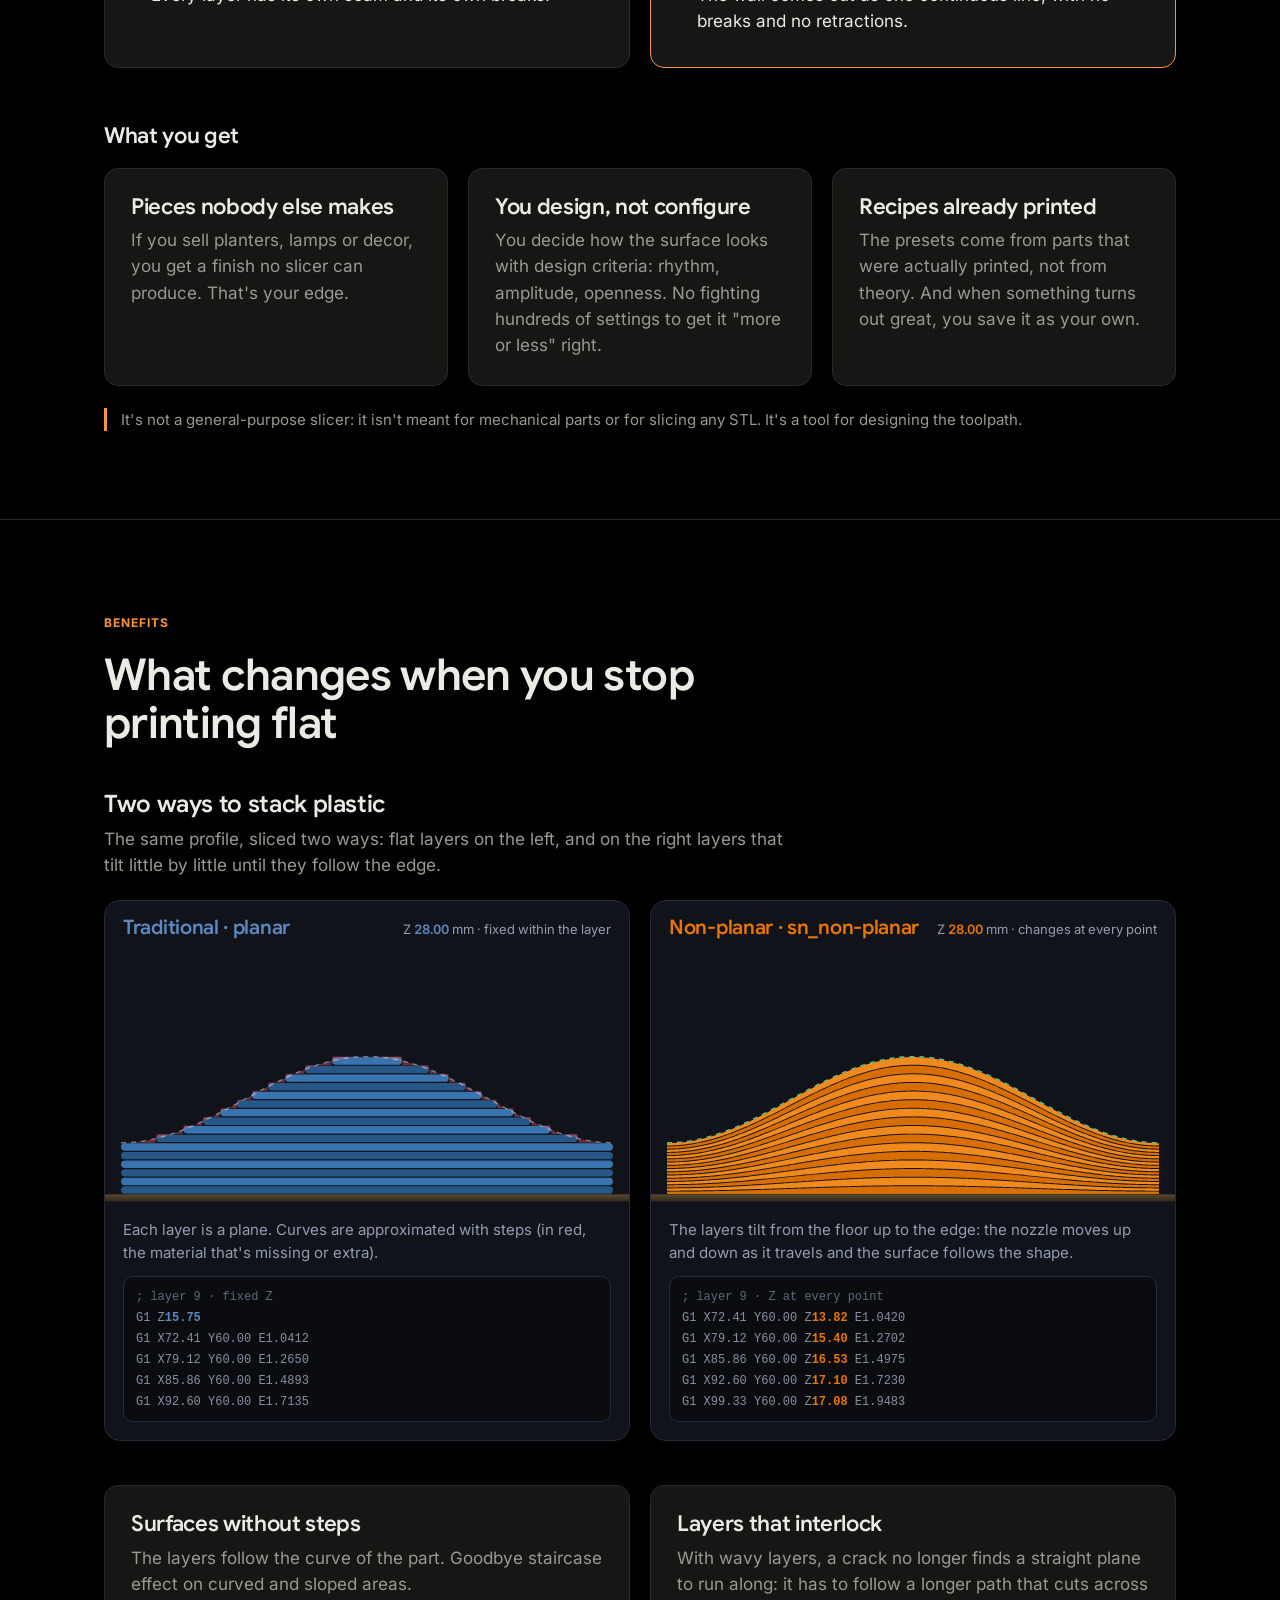
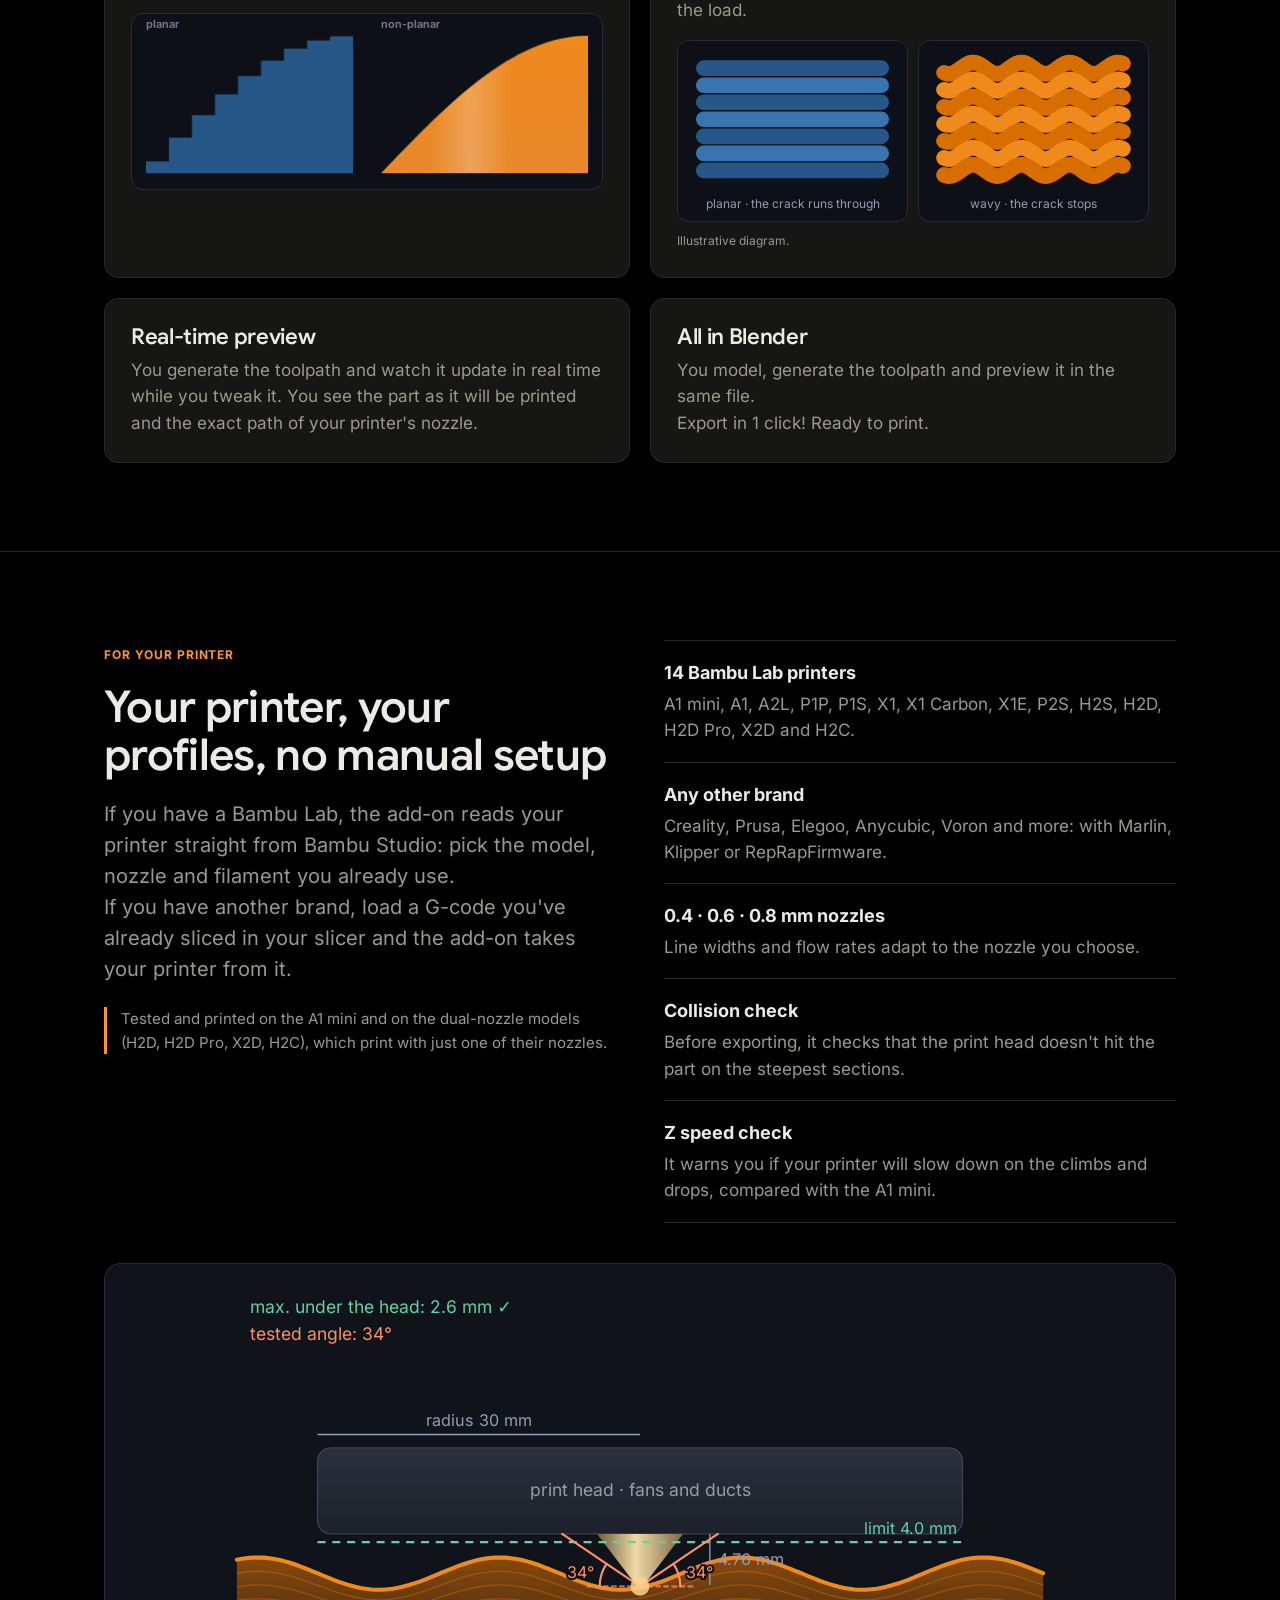
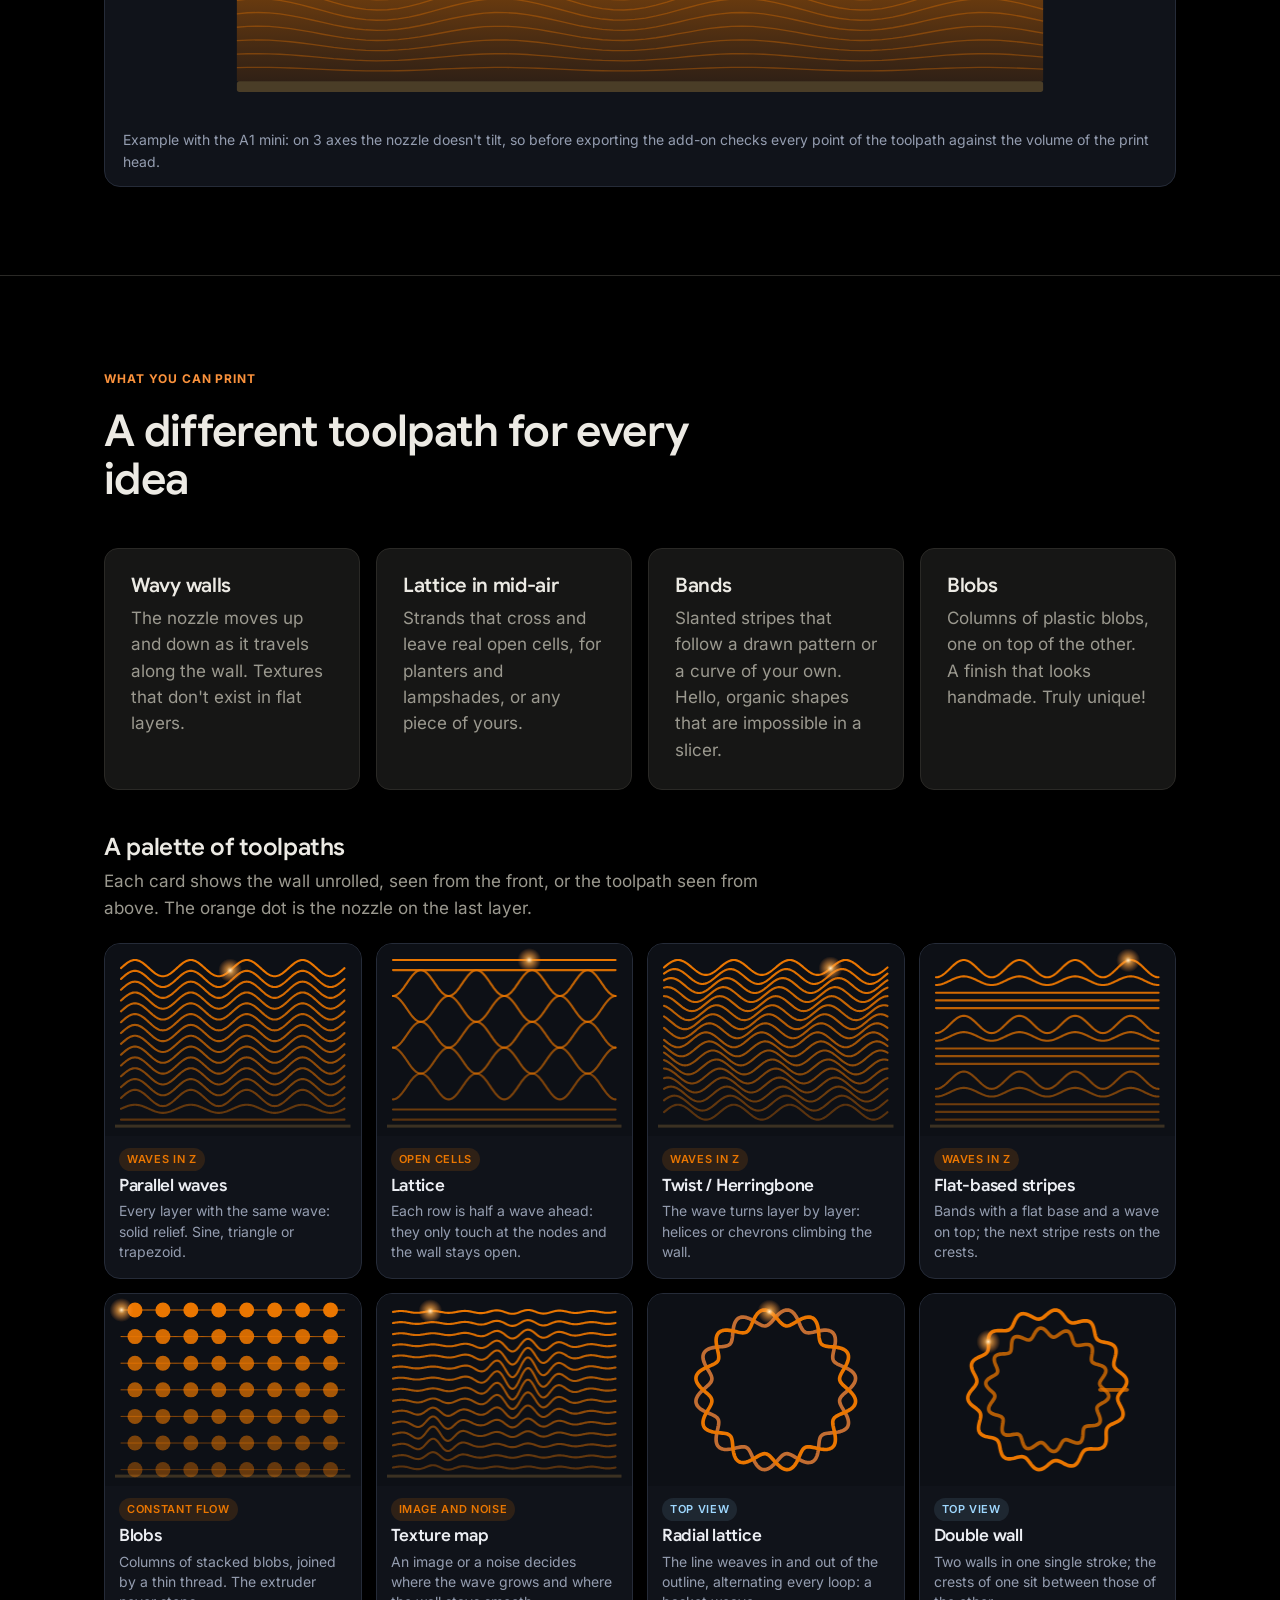
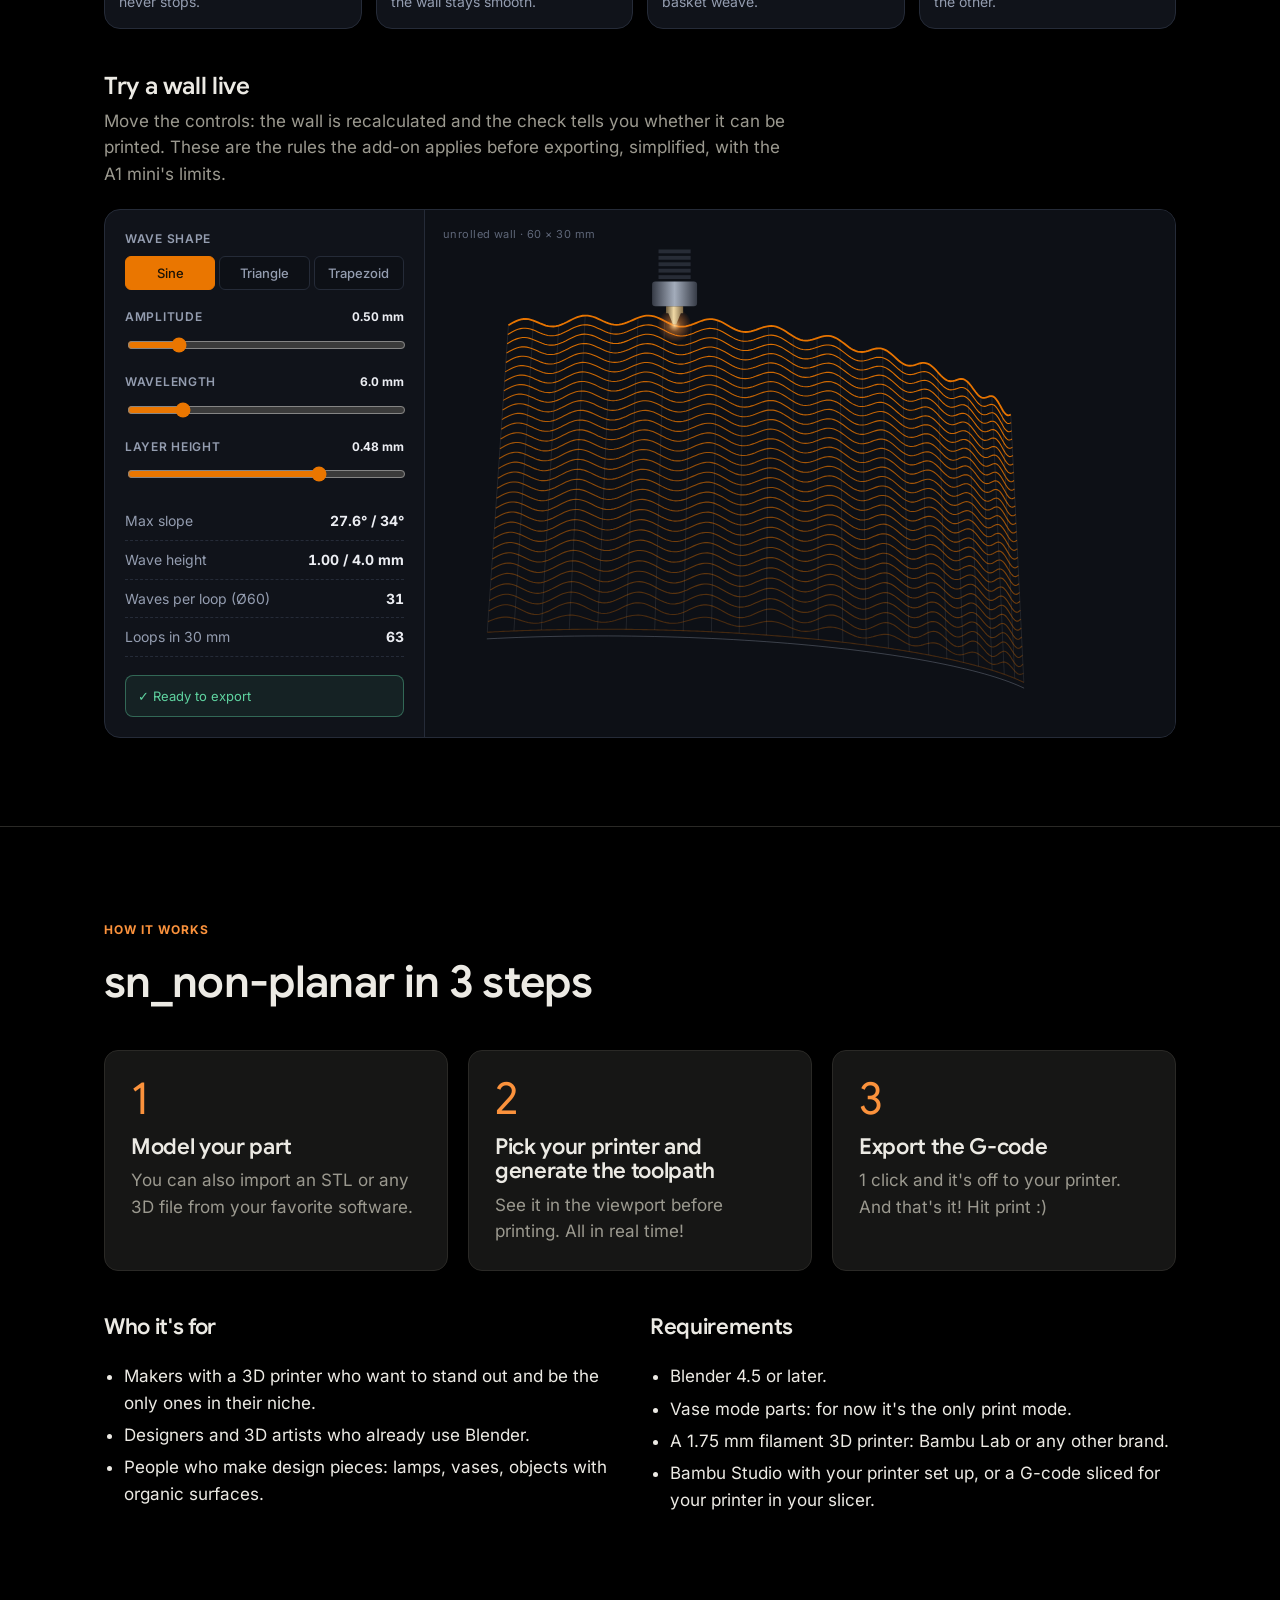
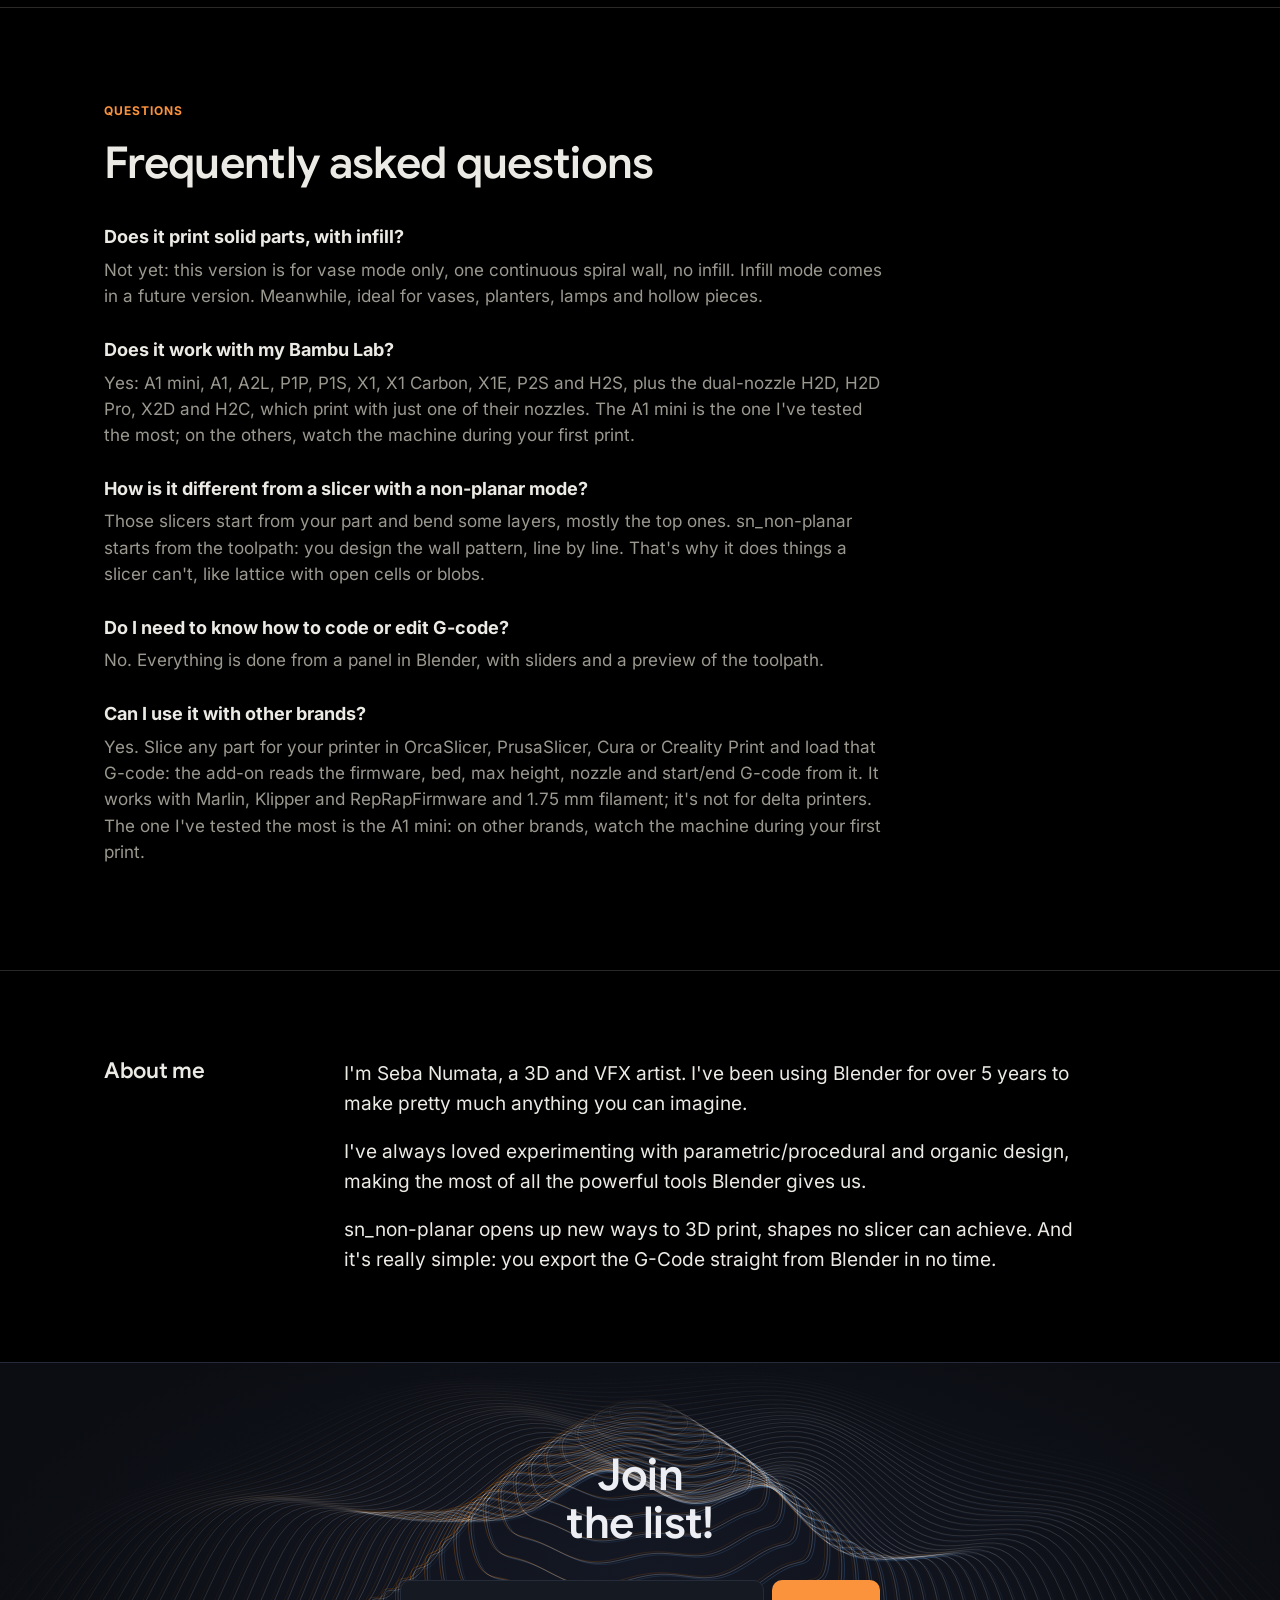
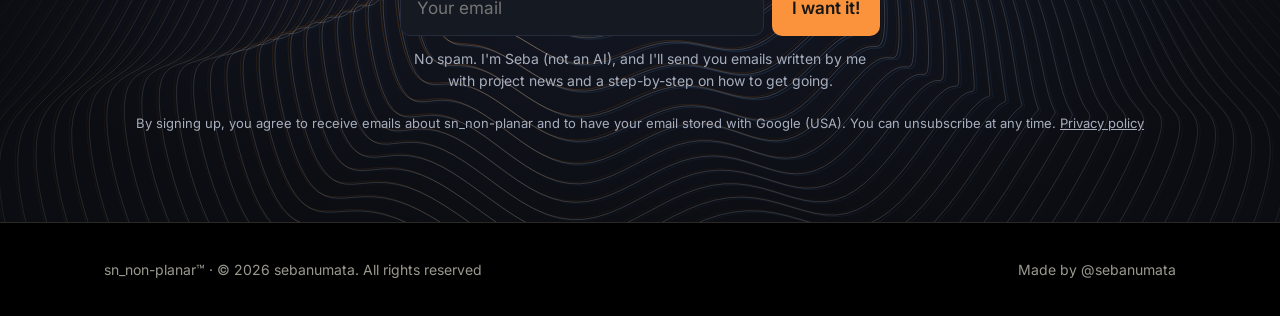
==== commit 1eab53c1: "Landing: counter +430 (es/en/pt) Co-Authored-By: Claude Opus 5.5 <noreply@anthropic.com>" ====
--- a/en/index.html
+++ b/en/index.html
@@ -432,7 +432,7 @@
       <h1 class="hero-h1"><span>Blender add-on</span> <span class="nw">for 3D printing</span></h1>
       <p class="vmode"><span class="vmode-chip">Vase Mode</span> <span class="vmode-txt">For now it's for vase mode only: one continuous spiral wall, from the base to the rim. Infill mode comes in a future version.</span></p>
       <p class="lead">sn_non-planar generates your part's G-code without leaving Blender, ready to print. Smoother surfaces, stronger parts and shapes a regular slicer just can't make.</p>
-      <p class="social"><span class="social-dot" aria-hidden="true"></span><span><b>+420 people</b> already signed up. Join them!</span></p>
+      <p class="social"><span class="social-dot" aria-hidden="true"></span><span><b>+430 people</b> already signed up. Join them!</span></p>
       <form class="join" data-sn-form="" data-origen="landing-arriba">
         <input type="email" name="email" required="" placeholder="Your email">
         <input type="text" name="sitio_web" class="hp" tabindex="-1" autocomplete="off" aria-hidden="true">
